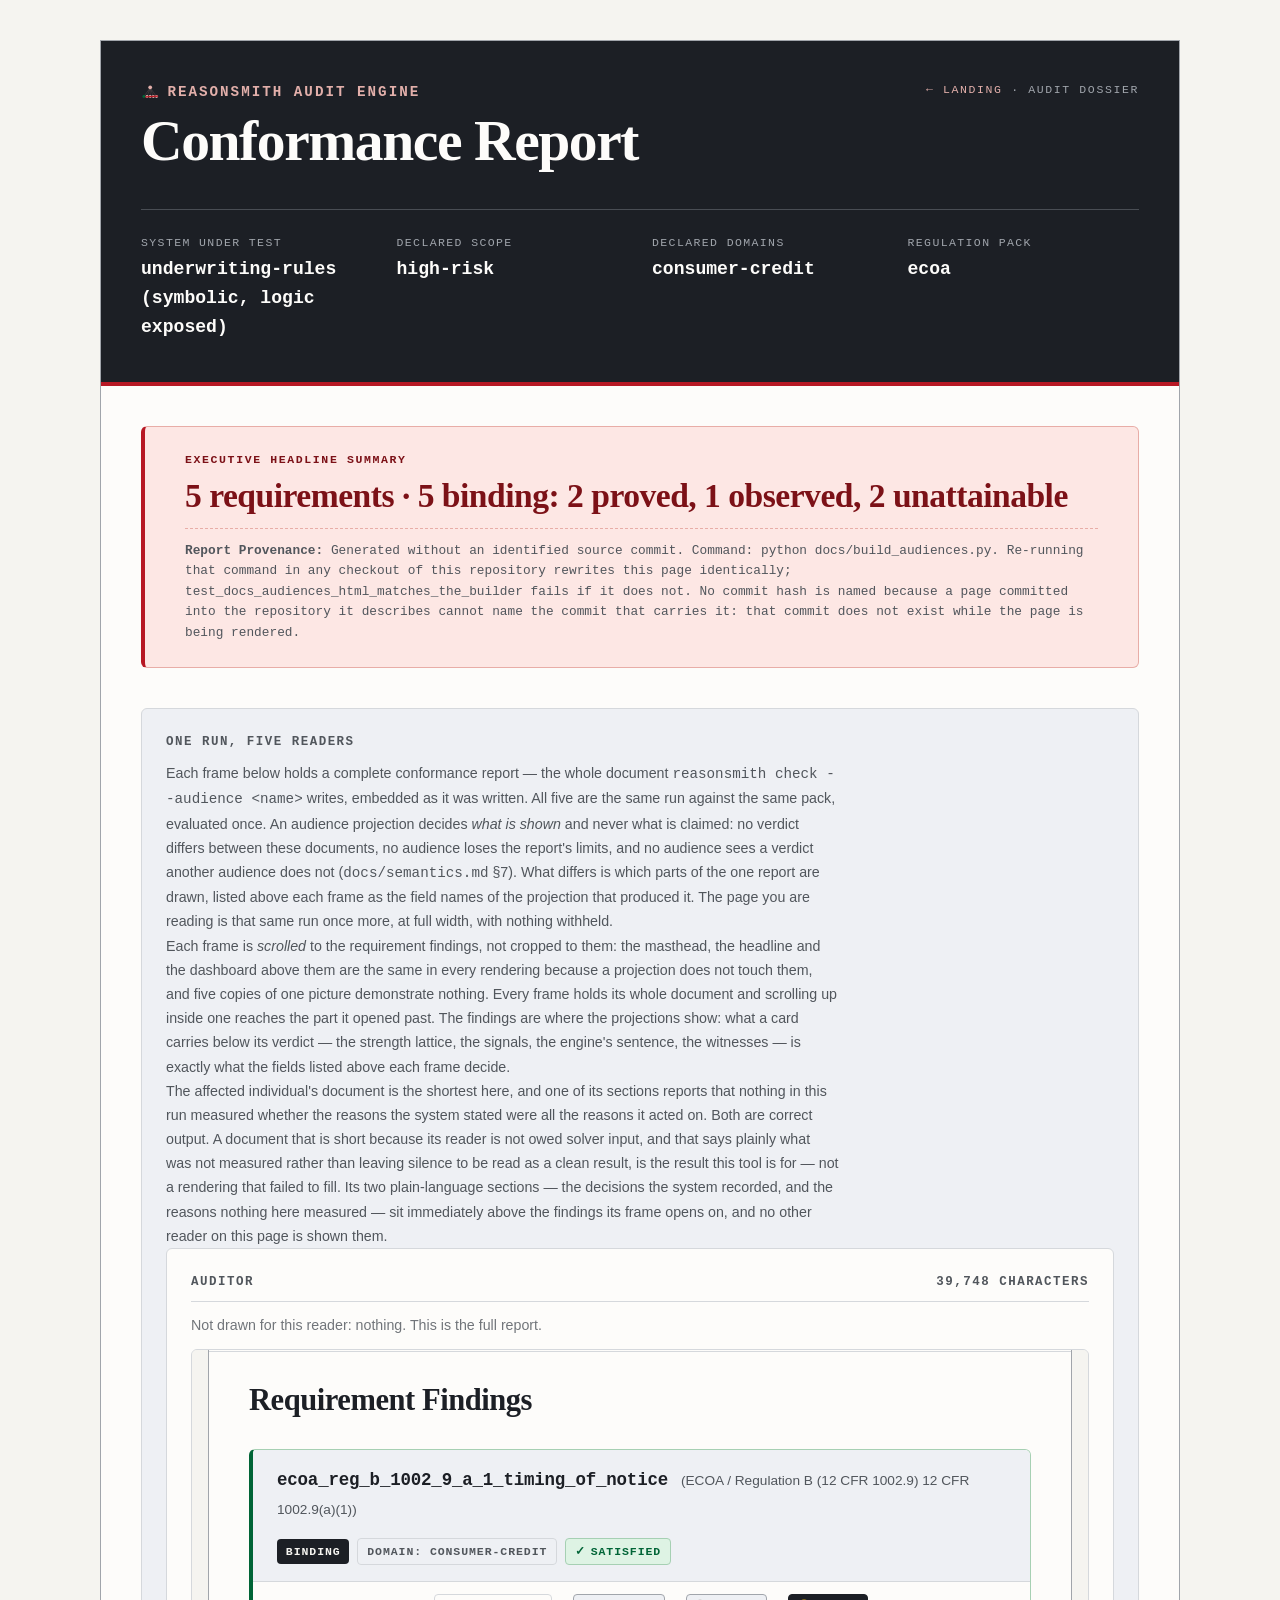
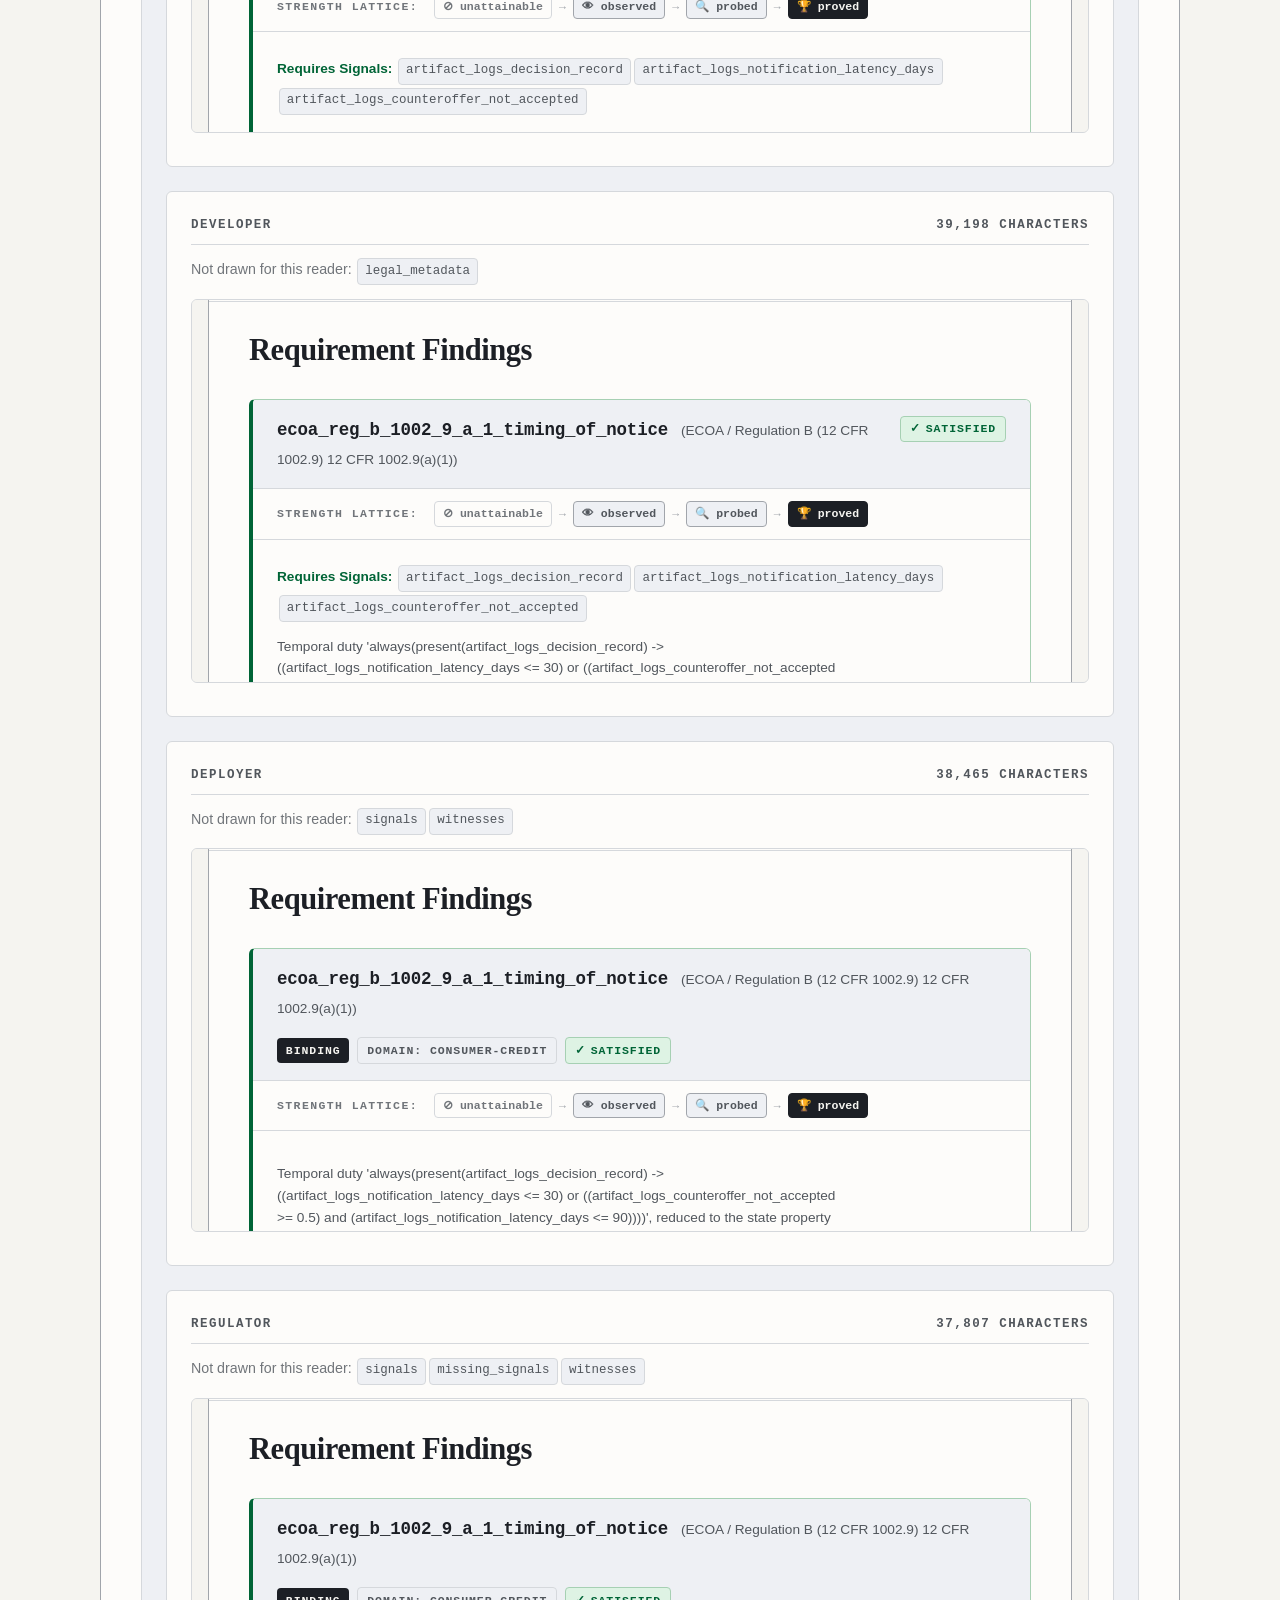
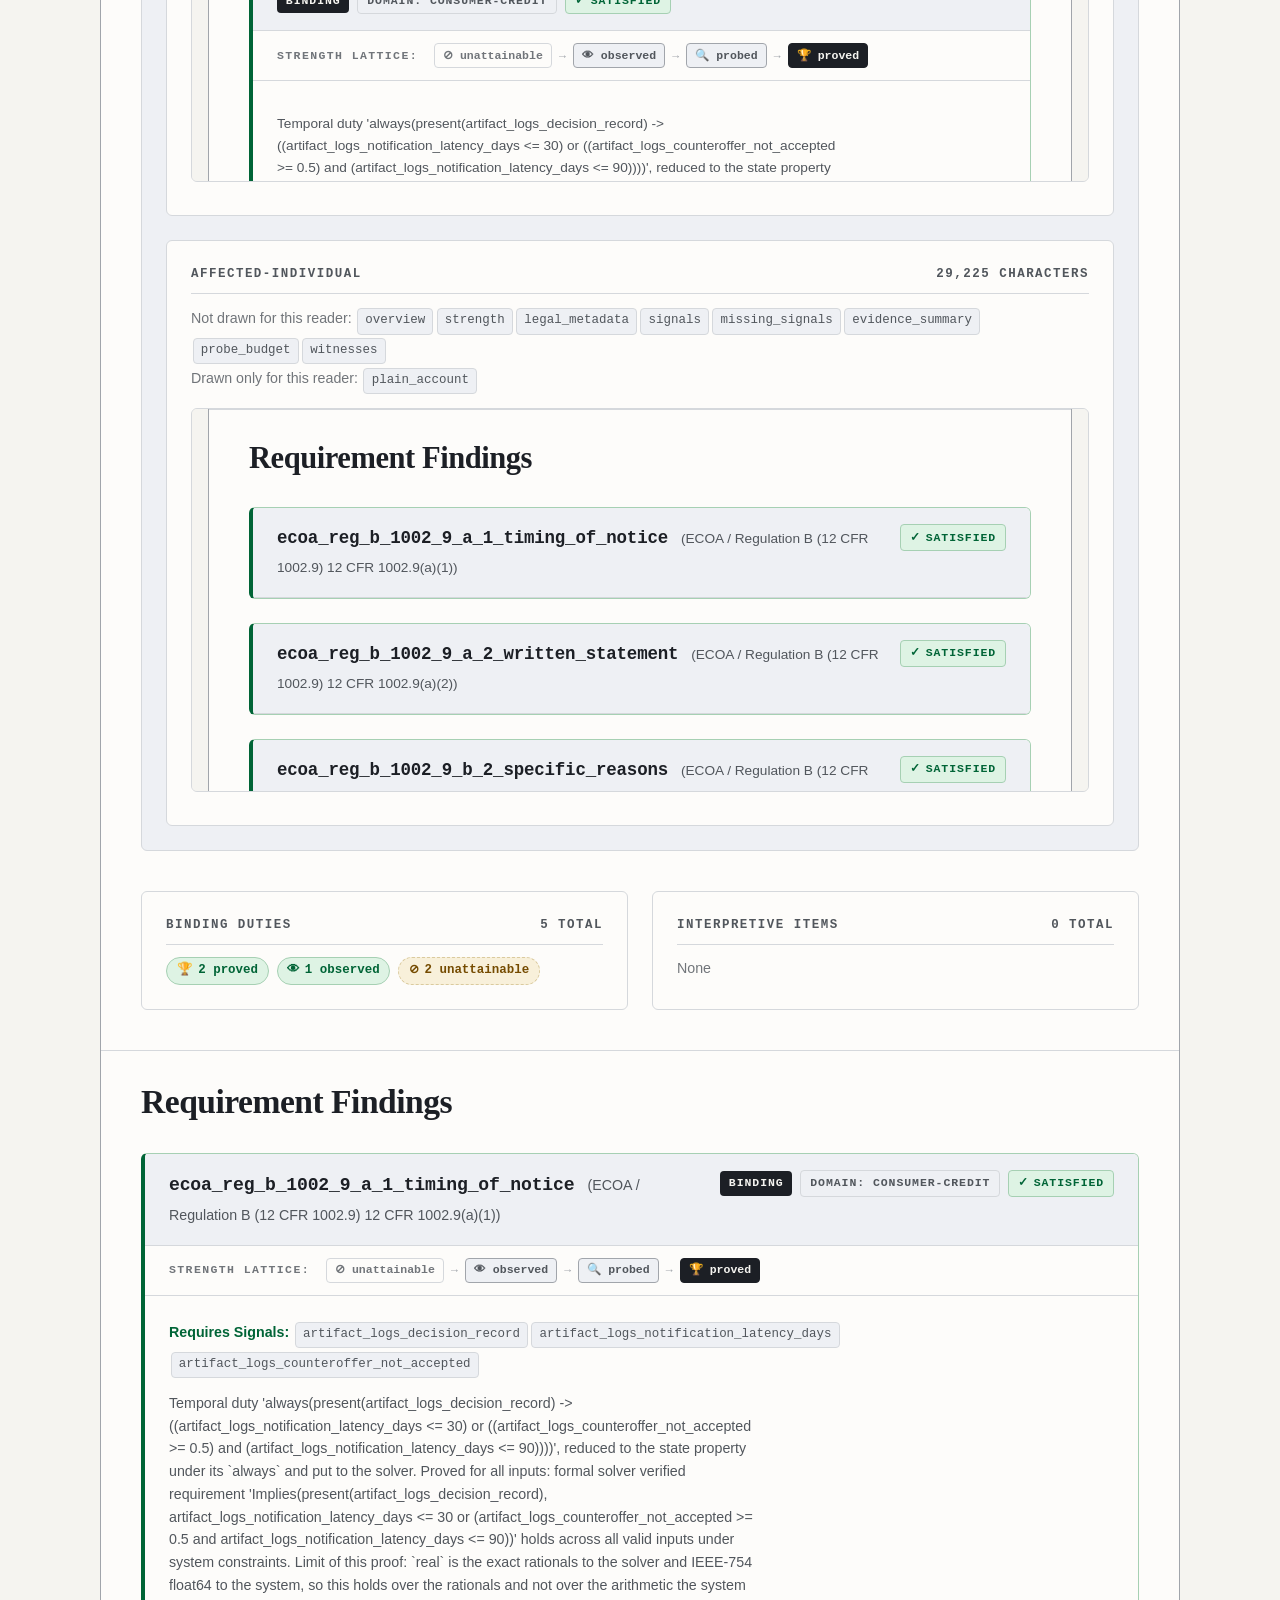
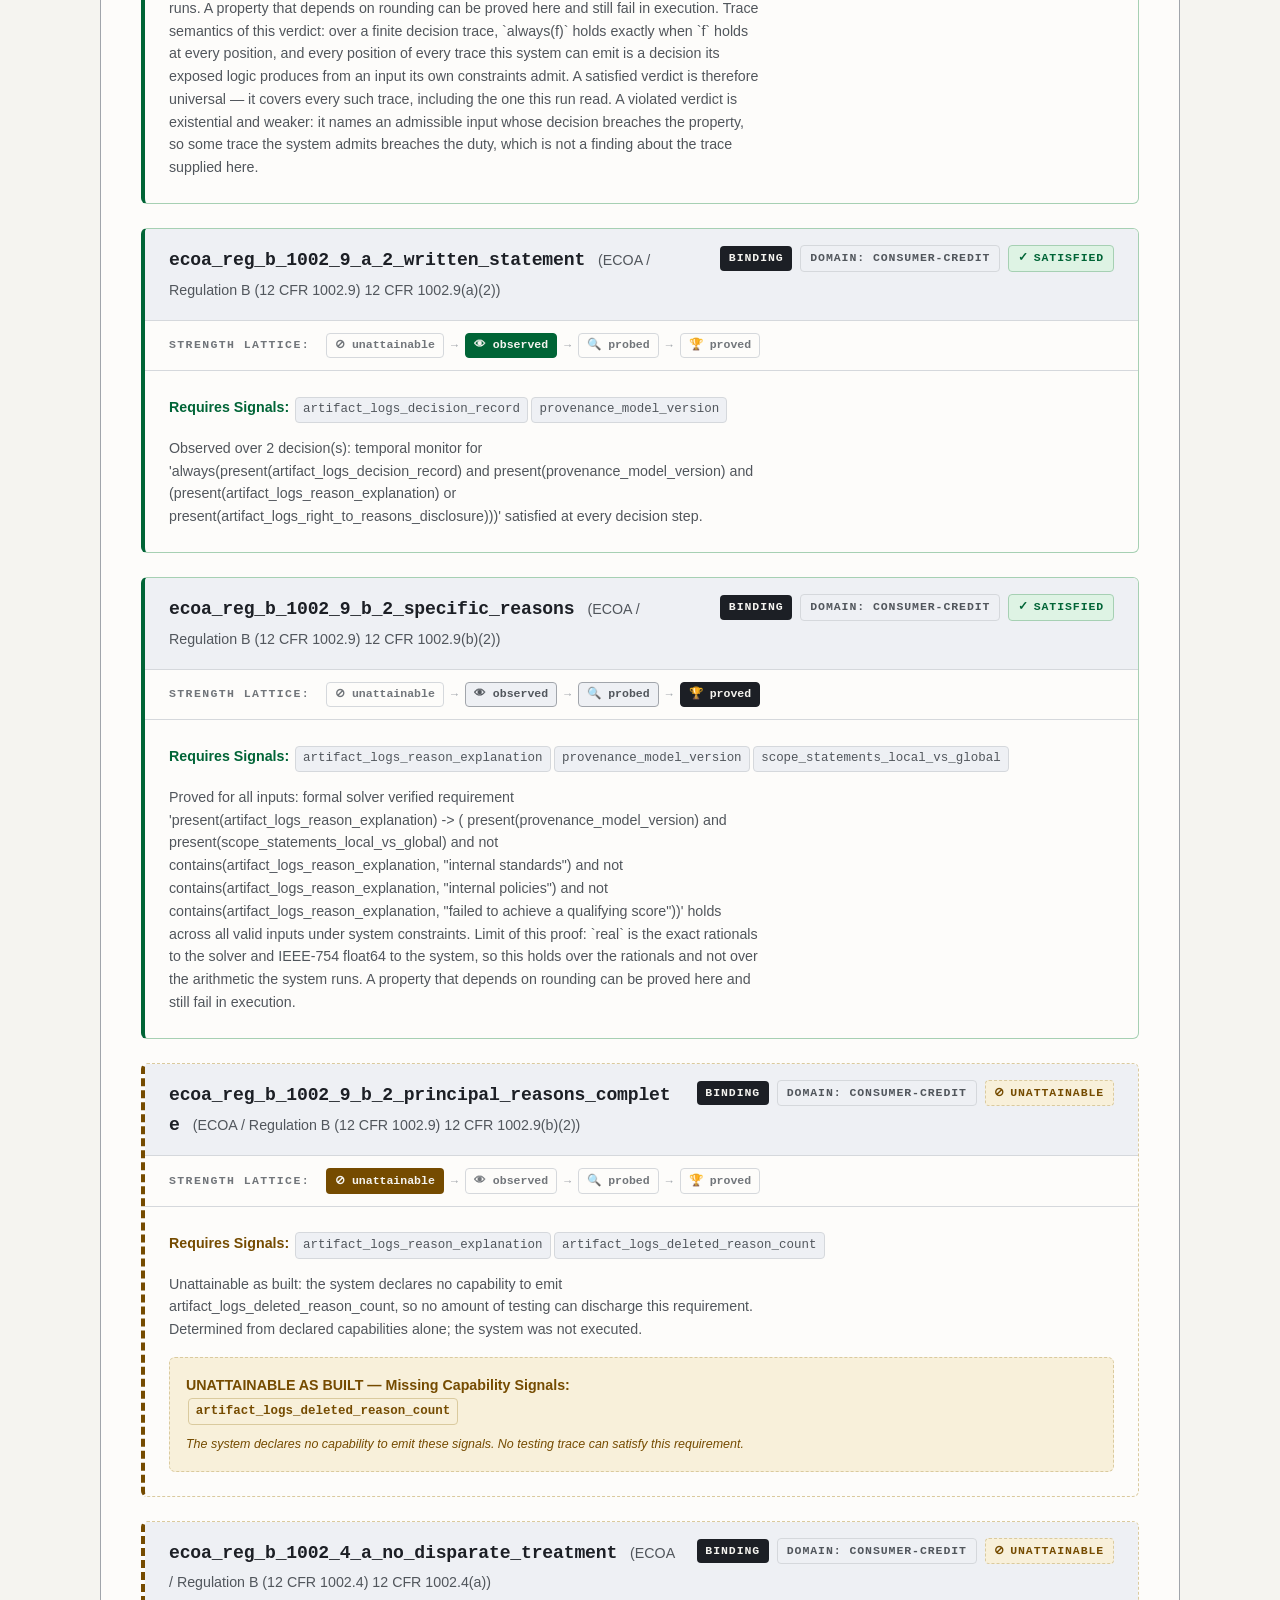
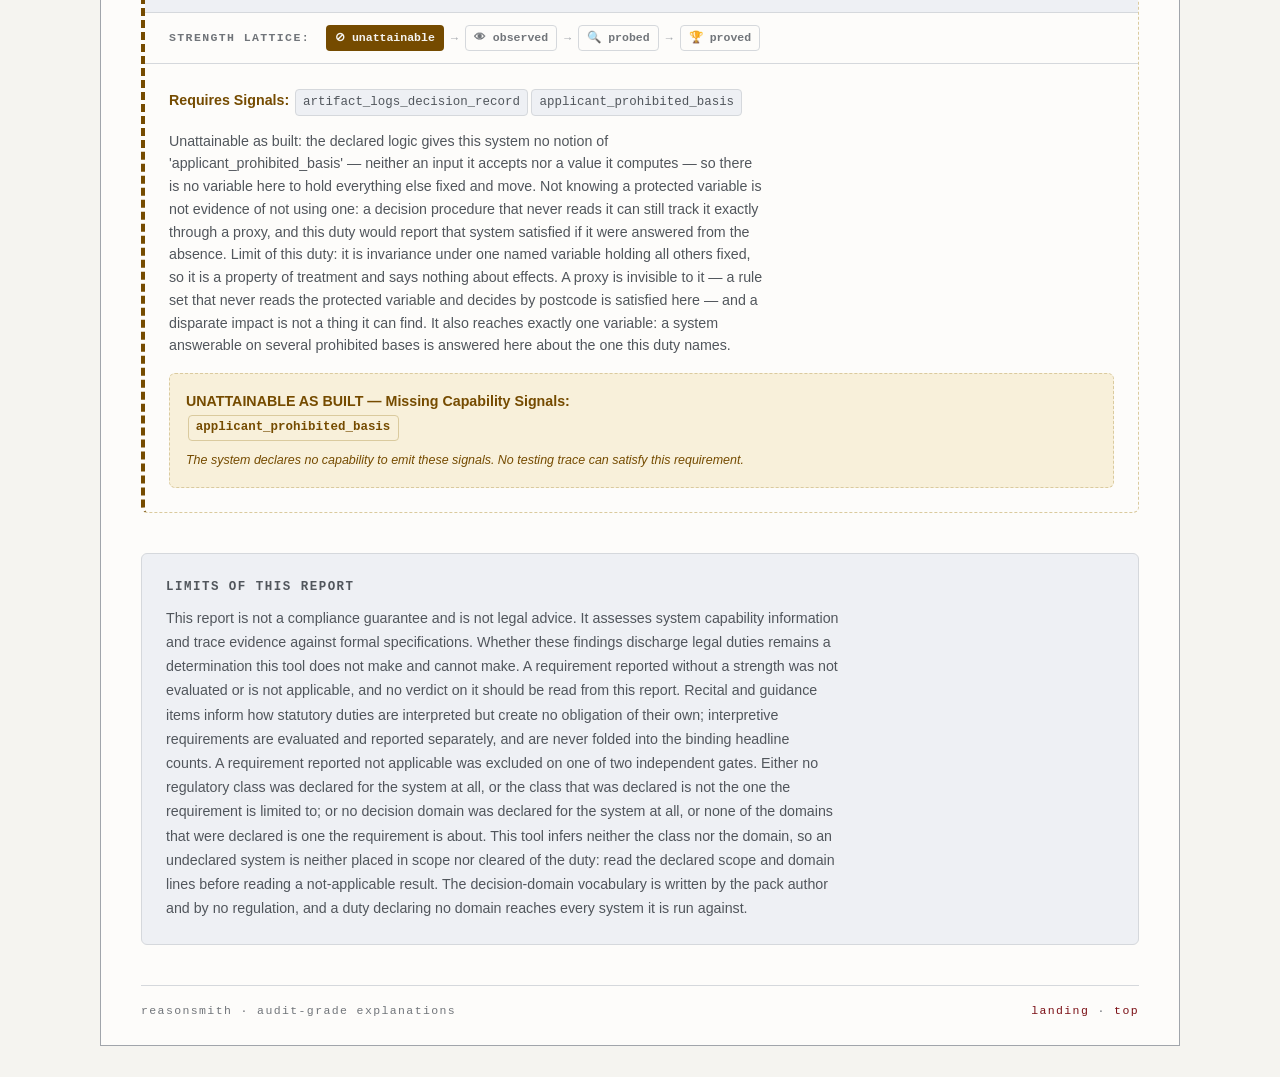
==== audiences.html @ 73128791 "chore: sync generated pages from eduardstan/reasonsmith@main" ====
<!DOCTYPE html>
<html lang="en">
<head>
  <meta charset="UTF-8">
  <meta name="viewport" content="width=device-width, initial-scale=1.0">
  <title>Reasonsmith Conformance Report - underwriting-rules (symbolic, logic exposed)</title>
  <style>
    :root {
      --font-sans: -apple-system, BlinkMacSystemFont, "Segoe UI", Roboto, sans-serif;
      --font-mono: ui-monospace, SFMono-Regular, Menlo, Monaco, Consolas, monospace;
      /* ponytail: a system serif, not Newsreader as on the landing page — the report
         stays self-contained (one inlined woff2 would cost ~130KB for every CLI report).
         Upgrade path: subset Newsreader + data URI if the identity demands it. */
      --font-serif: Georgia, "Times New Roman", serif;

      /* Dossier palette: tinted neutrals in oklch, one accent (deletion red), color by role.
         Every colour is a token here so the dark block below is a second set of values,
         not a second stylesheet. Two rules keep both schemes legible:
         solid chips pair var(--ink)/var(--ok)/var(--warn) with var(--paper), which inverts
         with the scheme; and the report header keeps its own --band/--band-ink pair,
         because it is a dark band in both schemes rather than an inversion of the page. */
      --paper: oklch(96.6% 0.005 95);
      --surface: oklch(99.2% 0.003 95);
      --ink: oklch(24% 0.012 260);
      --ink-muted: oklch(45% 0.012 260);
      --ink-faint: oklch(56% 0.01 260);
      --line: oklch(88% 0.007 260);
      --line-strong: oklch(72% 0.01 260);
      --neutral-soft: oklch(95.5% 0.005 260);
      --band: oklch(24% 0.012 260);
      --band-ink: oklch(99.2% 0.003 95);
      --band-faint: oklch(72% 0.012 260);
      --band-line: oklch(42% 0.012 260);
      --band-accent: oklch(80% 0.06 25);

      --accent: oklch(50% 0.19 25);
      --accent-deep: oklch(38% 0.14 25);
      --accent-soft: oklch(94.5% 0.025 25);
      --accent-line: oklch(80% 0.07 25);

      --ok: oklch(44% 0.11 155);
      --ok-soft: oklch(94.5% 0.03 155);
      --ok-line: oklch(82% 0.06 155);

      --warn: oklch(45% 0.1 75);
      --warn-soft: oklch(95.5% 0.03 90);
      --warn-line: oklch(84% 0.06 90);

      /* Fluid type, ratio 1.25 */
      --step--1: clamp(0.80rem, 0.77rem + 0.15vw, 0.90rem);
      --step-0: clamp(1.00rem, 0.95rem + 0.25vw, 1.13rem);
      --step-1: clamp(1.25rem, 1.15rem + 0.5vw, 1.55rem);
      --step-2: clamp(1.55rem, 1.35rem + 1vw, 2.10rem);
      --display: clamp(2.2rem, 1.5rem + 3.4vw, 3.6rem);

      --space-2xs: 0.5rem;
      --space-xs: 0.75rem;
      --space-s: 1rem;
      --space-m: 1.5rem;
      --space-l: 2.5rem;

      --dur-fast: 0.18s;
      --dur-base: 0.4s;
      --ease-out: cubic-bezier(0.22, 1, 0.36, 1);
      --ease-snap: cubic-bezier(0.16, 1, 0.3, 1);

      --radius: 6px;
    }

    /* Dark scheme. Scoped to `screen` on purpose: the @media print block below assumes the
       light tokens, so a dark OS setting must not follow the page onto paper. */
    @media screen and (prefers-color-scheme: dark) {
      :root {
        --paper: oklch(18% 0.008 260);
        --surface: oklch(22.5% 0.009 260);
        --ink: oklch(93% 0.006 95);
        --ink-muted: oklch(76% 0.008 260);
        --ink-faint: oklch(64% 0.008 260);
        --line: oklch(32% 0.01 260);
        --line-strong: oklch(45% 0.012 260);
        --neutral-soft: oklch(27% 0.009 260);
        --band: oklch(13.5% 0.01 260);
        --band-ink: oklch(95% 0.004 95);
        --band-faint: oklch(70% 0.012 260);
        --band-line: oklch(34% 0.012 260);
        --band-accent: oklch(78% 0.08 25);

        /* Violated red and satisfied green must stay far apart on a dark ground:
           the foreground pair is 72% L red against 78% L green, and each sits on its
           own tinted soft ground rather than on the shared page background. */
        --accent: oklch(66% 0.19 25);
        --accent-deep: oklch(78% 0.13 25);
        --accent-soft: oklch(27% 0.055 25);
        --accent-line: oklch(45% 0.11 25);

        --ok: oklch(78% 0.14 155);
        --ok-soft: oklch(26% 0.045 155);
        --ok-line: oklch(44% 0.08 155);

        --warn: oklch(80% 0.12 80);
        --warn-soft: oklch(27% 0.04 85);
        --warn-line: oklch(46% 0.07 85);
      }
    }

    * { box-sizing: border-box; margin: 0; padding: 0; }
    body {
      font-family: var(--font-sans);
      background-color: var(--paper);
      color: var(--ink);
      line-height: 1.6;
      font-size: var(--step-0);
      padding: var(--space-l) var(--space-s);
    }

    .skip-link {
      position: absolute;
      left: -9999px;
      top: 0;
      z-index: 10;
      background: var(--ink);
      color: var(--paper);
      font-family: var(--font-mono);
      font-size: var(--step--1);
      padding: var(--space-2xs) var(--space-s);
    }
    .skip-link:focus { left: var(--space-s); top: var(--space-s); }

    :focus-visible { outline: 2px solid var(--accent); outline-offset: 2px; }

    .container {
      max-width: 1080px;
      margin: 0 auto;
      background: var(--surface);
      border: 1px solid var(--line-strong);
      overflow: hidden;
    }

    .report-header {
      background: var(--band);
      color: var(--band-ink);
      padding: var(--space-l);
      border-bottom: 4px solid var(--accent);
    }
    .header-top {
      display: flex;
      justify-content: space-between;
      align-items: flex-start;
      gap: var(--space-s);
    }
    .header-corner {
      font-family: var(--font-mono);
      font-size: 0.72rem;
      letter-spacing: 0.14em;
      text-transform: uppercase;
      color: var(--band-faint);
      white-space: nowrap;
    }
    .header-corner a { color: var(--band-accent); text-decoration: none; }
    .header-corner a:hover { text-decoration: underline; }
    .dossier-foot {
      margin: 0 var(--space-l) var(--space-m);
      padding-top: var(--space-s);
      border-top: 1px solid var(--line);
      font-family: var(--font-mono);
      font-size: 0.72rem;
      letter-spacing: 0.12em;
      color: var(--ink-faint);
      display: flex;
      justify-content: space-between;
      gap: var(--space-s);
      flex-wrap: wrap;
    }
    .dossier-foot a { color: var(--accent-deep); text-decoration: none; }
    .dossier-foot a:hover { text-decoration: underline; }
    .brand-title {
      display: flex;
      align-items: center;
      gap: var(--space-2xs);
      font-family: var(--font-mono);
      font-size: var(--step--1);
      font-weight: 600;
      letter-spacing: 0.14em;
      text-transform: uppercase;
      color: var(--band-accent);
      margin-bottom: var(--space-2xs);
    }
    .brand-title svg { width: 1.15rem; height: 1.15rem; }
    .brand-title .mark-live { fill: var(--ok); }
    .brand-title .mark-strike { fill: var(--accent); }
    .main-title {
      font-family: var(--font-serif);
      font-size: var(--display);
      font-weight: 600;
      line-height: 1.0;
      letter-spacing: -0.025em;
      text-wrap: balance;
    }
    .meta-grid {
      display: grid;
      grid-template-columns: repeat(auto-fit, minmax(200px, 1fr));
      gap: var(--space-m);
      margin-top: var(--space-l);
      padding-top: var(--space-m);
      border-top: 1px solid var(--band-line);
    }
    .meta-item { display: flex; flex-direction: column; gap: 0.15rem; }
    .meta-label {
      font-family: var(--font-mono);
      font-size: 0.72rem;
      text-transform: uppercase;
      letter-spacing: 0.12em;
      color: var(--band-faint);
    }
    .meta-value {
      font-size: var(--step-0);
      font-weight: 600;
      color: var(--band-ink);
      font-family: var(--font-mono);
      font-variant-numeric: tabular-nums;
    }

    .headline-banner {
      background: var(--accent-soft);
      border: 1px solid var(--accent-line);
      border-left: 4px solid var(--accent);
      padding: var(--space-m) var(--space-l);
      margin: var(--space-l);
      border-radius: var(--radius);
    }
    .headline-title {
      font-family: var(--font-mono);
      font-size: 0.72rem;
      font-weight: 700;
      text-transform: uppercase;
      letter-spacing: 0.14em;
      color: var(--accent-deep);
      margin-bottom: var(--space-2xs);
    }
    .notice-banner {
      background: var(--warn-soft);
      border-color: var(--warn-line);
      border-left-color: var(--warn);
    }
    .notice-banner .headline-title { color: var(--warn); }
    .notice-text {
      font-family: var(--font-serif);
      font-size: var(--step-0);
      font-weight: 600;
      line-height: 1.45;
      color: var(--warn);
      max-width: 70ch;
      text-wrap: pretty;
    }
    .headline-text {
      font-family: var(--font-serif);
      font-size: var(--step-2);
      font-weight: 600;
      line-height: 1.15;
      letter-spacing: -0.015em;
      color: var(--accent-deep);
      max-width: 65ch;
      text-wrap: pretty;
    }
    .provenance-bar {
      font-size: 0.8rem;
      color: var(--ink-muted);
      margin-top: var(--space-xs);
      padding-top: var(--space-xs);
      border-top: 1px dashed var(--accent-line);
      font-family: var(--font-mono);
      font-variant-numeric: tabular-nums;
    }

    .dashboard-section {
      padding: 0 var(--space-l) var(--space-l) var(--space-l);
    }
    .split-grid {
      display: grid;
      grid-template-columns: 1fr 1fr;
      gap: var(--space-m);
    }
    @media (max-width: 768px) {
      .split-grid { grid-template-columns: 1fr; }
    }
    .split-card {
      border: 1px solid var(--line);
      border-radius: var(--radius);
      padding: var(--space-m);
      background: var(--surface);
    }
    .split-card-header {
      font-family: var(--font-mono);
      font-size: 0.78rem;
      font-weight: 700;
      text-transform: uppercase;
      letter-spacing: 0.12em;
      margin-bottom: var(--space-xs);
      padding-bottom: var(--space-2xs);
      border-bottom: 1px solid var(--line);
      display: flex;
      justify-content: space-between;
      color: var(--ink-muted);
      font-variant-numeric: tabular-nums;
    }
    .pill-group {
      display: flex;
      flex-wrap: wrap;
      gap: var(--space-2xs);
    }
    .stat-pill {
      font-family: var(--font-mono);
      font-size: 0.78rem;
      font-weight: 600;
      padding: 0.2rem 0.6rem;
      border-radius: 9999px;
      display: inline-flex;
      align-items: center;
      gap: 0.35rem;
      font-variant-numeric: tabular-nums;
    }
    .text-muted { color: var(--ink-faint); font-size: var(--step--1); }

    .section-title {
      font-family: var(--font-serif);
      font-size: var(--step-2);
      font-weight: 600;
      letter-spacing: -0.015em;
      padding: var(--space-m) var(--space-l) var(--space-xs);
      border-top: 1px solid var(--line);
      color: var(--ink);
      text-wrap: balance;
    }
    .req-list {
      padding: var(--space-xs) var(--space-l) var(--space-l);
      display: flex;
      flex-direction: column;
      gap: var(--space-m);
    }

    .req-card {
      border: 1px solid var(--line);
      border-radius: var(--radius);
      background: var(--surface);
      overflow: hidden;
    }
    .req-card.verdict-violated {
      border: 1px solid var(--accent-line);
      border-left: 4px solid var(--accent);
      background: var(--surface);
    }
    .req-card.verdict-unattainable {
      border: 1px dashed var(--warn-line);
      border-left: 4px dashed var(--warn);
      background: var(--surface);
    }
    .req-card.verdict-satisfied {
      border-left: 4px solid var(--ok);
      background: var(--surface);
    }

    .req-card-header {
      padding: var(--space-s) var(--space-m);
      background: var(--neutral-soft);
      border-bottom: 1px solid var(--line);
      display: flex;
      justify-content: space-between;
      align-items: flex-start;
      gap: var(--space-s);
      flex-wrap: wrap;
    }
    /* `flex: 1 1 20rem` and not `flex: 1; min-width: 16rem`. With a zero basis and a floor
       narrower than a requirement identifier, this item was handed less width than its own
       content between roughly 768px and 1000px — wide enough for the desktop row, too narrow
       for a long identifier beside three badges — and the identifier overflowed *under* the
       badges instead of the badges wrapping. The basis is the width below which the row is
       not worth keeping, so the badge group drops to its own line before anything collides.
       `overflow-wrap` on the identifier is the backstop: an identifier is one unbreakable
       token, so at a real phone width no reflow can help and it must be allowed to break. */
    .req-title-group { flex: 1 1 26rem; min-width: 0; }
    .req-id {
      font-size: var(--step-0);
      font-weight: 700;
      font-family: var(--font-mono);
      color: var(--ink);
      letter-spacing: -0.01em;
      overflow-wrap: anywhere;
    }
    .req-clause {
      font-size: var(--step--1);
      color: var(--ink-muted);
      margin-left: var(--space-2xs);
    }
    .badge-group {
      display: flex;
      align-items: center;
      gap: var(--space-2xs);
      flex-wrap: wrap;
    }

    .badge {
      font-family: var(--font-mono);
      font-size: 0.72rem;
      font-weight: 700;
      padding: 0.2rem 0.55rem;
      border-radius: 4px;
      text-transform: uppercase;
      letter-spacing: 0.08em;
      display: inline-flex;
      align-items: center;
      gap: 0.3rem;
      white-space: nowrap;
    }
    .badge-binding { background: var(--ink); color: var(--paper); }
    .badge-interpretive {
      background: var(--surface); color: var(--ink-muted); border: 1px solid var(--line-strong);
    }
    .badge-scope {
      background: var(--neutral-soft); color: var(--ink-muted); border: 1px solid var(--line);
    }

    .verdict-satisfied {
      background: var(--ok-soft);
      color: var(--ok);
      border: 1px solid var(--ok-line);
    }
    .verdict-violated {
      background: var(--accent-soft);
      color: var(--accent-deep);
      border: 1px solid var(--accent-line);
    }
    .verdict-unattainable {
      background: var(--warn-soft);
      color: var(--warn);
      border: 1px dashed var(--warn-line);
    }
    .verdict-inconclusive {
      background: var(--neutral-soft);
      color: var(--ink-muted);
      border: 1px solid var(--line);
    }
    .verdict-not-applicable {
      background: var(--surface);
      color: var(--ink-faint);
      border: 1px solid var(--line);
    }

    .lattice-container {
      padding: var(--space-xs) var(--space-m);
      background: var(--surface);
      border-bottom: 1px solid var(--line);
      display: flex;
      align-items: center;
      gap: var(--space-s);
      flex-wrap: wrap;
    }
    .lattice-label {
      font-family: var(--font-mono);
      font-size: 0.72rem;
      font-weight: 700;
      text-transform: uppercase;
      letter-spacing: 0.12em;
      color: var(--ink-faint);
      white-space: nowrap;
    }
    .lattice-track {
      display: flex;
      align-items: center;
      gap: 0.3rem;
      flex-wrap: wrap;
    }
    .lattice-step {
      font-family: var(--font-mono);
      font-size: 0.72rem;
      font-weight: 600;
      padding: 0.15rem 0.5rem;
      border-radius: 4px;
      color: var(--ink-faint);
      background: var(--surface);
      border: 1px solid var(--line);
      font-variant-numeric: tabular-nums;
    }
    .lattice-step.active-proved {
      background: var(--ink); color: var(--paper); border-color: var(--ink); font-weight: 700;
    }
    .lattice-step.active-probed {
      background: var(--ok); color: var(--paper); border-color: var(--ok); font-weight: 700;
    }
    .lattice-step.active-observed {
      background: var(--ok); color: var(--paper); border-color: var(--ok); font-weight: 700;
    }
    .lattice-step.active-unattainable {
      background: var(--warn); color: var(--paper); border-color: var(--warn);
      font-weight: 700; border-style: dashed;
    }
    .lattice-step.passed {
      background: var(--neutral-soft); color: var(--ink-muted); border-color: var(--line-strong);
    }
    .lattice-arrow { color: var(--line-strong); font-size: 0.72rem; }

    .req-card-body { padding: var(--space-m); }
    .signal-list { margin-bottom: var(--space-xs); font-size: var(--step--1); }
    .signal-tag {
      font-family: var(--font-mono);
      background: var(--neutral-soft);
      color: var(--ink-muted);
      padding: 0.15rem 0.45rem;
      border-radius: 4px;
      border: 1px solid var(--line);
      font-size: 0.78rem;
      display: inline-block;
      margin: 0.1rem;
    }
    .signal-tag.missing {
      background: var(--warn-soft); color: var(--warn); border-color: var(--warn-line);
      font-weight: 600;
    }
    .signal-tag.absent {
      background: var(--accent-soft); color: var(--accent-deep); border-color: var(--accent-line);
      font-weight: 600;
    }

    .evidence-summary {
      font-size: var(--step--1);
      color: var(--ink-muted);
      margin-top: var(--space-2xs);
      line-height: 1.6;
      max-width: 75ch;
      text-wrap: pretty;
    }
    .callout-box {
      margin-top: var(--space-s);
      padding: var(--space-s);
      border-radius: var(--radius);
      font-size: var(--step--1);
    }
    .callout-unattainable {
      background: var(--warn-soft); border: 1px dashed var(--warn-line); color: var(--warn);
    }
    .callout-violated {
      background: var(--accent-soft); border: 1px solid var(--accent-line);
      color: var(--accent-deep);
    }
    .callout-probe {
      background: var(--neutral-soft); border: 1px solid var(--line-strong); color: var(--ink);
    }
    .callout-note { font-size: 0.78rem; margin-top: var(--space-2xs); font-style: italic; }

    .witness-table {
      width: 100%;
      border-collapse: collapse;
      margin-top: var(--space-xs);
      font-size: 0.78rem;
      font-family: var(--font-mono);
      font-variant-numeric: tabular-nums;
    }
    .witness-table th, .witness-table td {
      border: 1px solid var(--accent-line);
      padding: 0.4rem 0.6rem;
      text-align: left;
      vertical-align: top;
    }
    .witness-table th {
      background: var(--surface);
      color: var(--accent-deep);
      font-weight: 700;
      text-transform: uppercase;
      letter-spacing: 0.08em;
      font-size: 0.72rem;
    }
    .witness-table tr:nth-child(even) { background: var(--surface); }

    .limits-card {
      margin: var(--space-l);
      margin-top: 0;
      padding: var(--space-m);
      background: var(--neutral-soft);
      border: 1px solid var(--line);
      border-radius: var(--radius);
    }
    .limits-header {
      font-family: var(--font-mono);
      font-size: 0.78rem;
      font-weight: 700;
      text-transform: uppercase;
      letter-spacing: 0.12em;
      color: var(--ink-muted);
      margin-bottom: var(--space-2xs);
    }
    .limits-text {
      font-size: var(--step--1);
      color: var(--ink-muted);
      line-height: 1.7;
      max-width: 85ch;
      text-wrap: pretty;
    }

    .reveal { opacity: 0; transform: translateY(16px); }
    .reveal.in {
      opacity: 1;
      transform: none;
      transition: opacity var(--dur-base) var(--ease-out),
        transform var(--dur-base) var(--ease-out);
    }
    @media (prefers-reduced-motion: reduce) {
      .reveal { opacity: 1; transform: none; }
    }

    @media print {
      body { background: #ffffff; padding: 0; }
      .container { border: none; max-width: 100%; }
      .reveal { opacity: 1 !important; transform: none !important; }
      .report-header {
        background: oklch(24% 0.012 260) !important;
        -webkit-print-color-adjust: exact;
        print-color-adjust: exact;
      }
      .req-card { break-inside: avoid; border: 1px solid oklch(30% 0.012 260) !important; }
      .req-card.verdict-violated { border-left: 4px solid oklch(50% 0.19 25) !important; }
      .req-card.verdict-unattainable { border-left: 4px dashed oklch(45% 0.1 75) !important; }
      .witness-table th, .witness-table td { border-color: oklch(50% 0.07 25) !important; }
    }
  </style>
</head>
<body>
  <a class="skip-link" href="#findings">Skip to requirement findings</a>
  <div class="container" id="top">
    <header class="report-header">
      <div class="header-top">
        <div>
          <div class="brand-title">
            <svg viewBox="0 0 64 64" aria-hidden="true">
              <g stroke="currentColor" stroke-opacity="0.35" stroke-width="1.5">
                <line x1="10" y1="47" x2="32" y2="17"/><line x1="21" y1="47" x2="32" y2="17"/>
                <line x1="32" y1="47" x2="32" y2="17"/><line x1="43" y1="47" x2="32" y2="17"/>
                <line x1="54" y1="47" x2="32" y2="17"/>
              </g>
              <circle cx="32" cy="15" r="6.5" fill="currentColor"/>
              <circle cx="10" cy="47" r="5" class="mark-live"/>
              <circle cx="21" cy="47" r="5" fill="currentColor"/>
              <circle cx="32" cy="47" r="5" fill="currentColor"/>
              <circle cx="43" cy="47" r="5" fill="currentColor"/>
              <circle cx="54" cy="47" r="5" fill="currentColor"/>
              <rect x="15" y="44.8" width="45" height="4.4" rx="1.2" class="mark-strike"
                transform="rotate(-3 37.5 47)"/>
            </svg>
            reasonsmith audit engine
          </div>
          <h1 class="main-title">Conformance Report</h1>
        </div>
        <span class="header-corner">
          <a href="index.html">&larr; landing</a> &middot; audit dossier
        </span>
      </div>
      <div class="meta-grid">
        <div class="meta-item">
          <span class="meta-label">System under test</span>
          <span class="meta-value">underwriting-rules (symbolic, logic exposed)</span>
        </div>
        <div class="meta-item">
          <span class="meta-label">Declared Scope</span>
          <span class="meta-value">high-risk</span>
        </div>
        <div class="meta-item">
          <span class="meta-label">Declared Domains</span>
          <span class="meta-value">consumer-credit</span>
        </div>
        <div class="meta-item">
          <span class="meta-label">Regulation Pack</span>
          <span class="meta-value">ecoa</span>
        </div>
      </div>
    </header>

    <div class="headline-banner">
      <div class="headline-title">Executive Headline Summary</div>
      <div class="headline-text">5 requirements · 5 binding: 2 proved, 1 observed, 2 unattainable</div>
      <div class="provenance-bar"><strong>Report Provenance:</strong> Generated without an identified source commit. Command: <code>python docs/build_audiences.py</code>. Re-running that command in any checkout of this repository rewrites this page identically; test_docs_audiences_html_matches_the_builder fails if it does not. No commit hash is named because a page committed into the repository it describes cannot name the commit that carries it: that commit does not exist while the page is being rendered.</div>
    </div>

    

    
    <section class="limits-card">
      <h3 class="limits-header">One run, five readers</h3>
      <p class="limits-text">Each frame below holds a complete conformance report — the whole
      document <code>reasonsmith check --audience &lt;name&gt;</code> writes, embedded as it was
      written. All five are the same run against the same pack, evaluated once. An audience
      projection decides <em>what is shown</em> and never what is claimed: no verdict differs
      between these documents, no audience loses the report's limits, and no audience sees a
      verdict another audience does not (<code>docs/semantics.md</code> §7). What differs is
      which parts of the one report are drawn, listed above each frame as the field names of
      the projection that produced it. The page you are reading is that same run once more, at
      full width, with nothing withheld.</p>
      <p class="limits-text">Each frame is <em>scrolled</em> to the requirement findings, not
      cropped to them: the masthead, the headline and the dashboard above them are the same in
      every rendering because a projection does not touch them, and five copies of one picture
      demonstrate nothing. Every frame holds its whole document and scrolling up inside one
      reaches the part it opened past. The findings are where the projections show: what a card
      carries below its verdict — the strength lattice, the signals, the engine's sentence, the
      witnesses — is exactly what the fields listed above each frame decide.</p>
      <p class="limits-text">The affected individual's document is the shortest here, and one of
      its sections reports that nothing in this run measured whether the reasons the system
      stated were all the reasons it acted on. Both are correct output. A document that is short
      because its reader is not owed solver input, and that says plainly what was not measured
      rather than leaving silence to be read as a clean result, is the result this tool is for —
      not a rendering that failed to fill. Its two plain-language sections — the decisions the
      system recorded, and the reasons nothing here measured — sit immediately above the findings
      its frame opens on, and no other reader on this page is shown them.</p>
      <div class="split-grid" style="grid-template-columns: 1fr;">
        <div class="split-card">
          <div class="split-card-header">
            <span>auditor</span>
            <span>39,748 characters</span>
          </div>
          <p class="text-muted">Not drawn for this reader: nothing. This is the full report.</p>
          <iframe title="The auditor rendering of this run" onload="var w=this.contentWindow,e=w.document.getElementById(&#x27;findings&#x27;);if(e)w.scrollTo(0,e.getBoundingClientRect().top+w.scrollY)" loading="lazy" style="width: 100%; height: 24rem; margin-top: var(--space-xs); border: 1px solid var(--line); border-radius: var(--radius); background: var(--paper);" srcdoc="&lt;!DOCTYPE html&gt;
&lt;html lang=&quot;en&quot;&gt;
&lt;head&gt;
  &lt;meta charset=&quot;UTF-8&quot;&gt;
  &lt;meta name=&quot;viewport&quot; content=&quot;width=device-width, initial-scale=1.0&quot;&gt;
  &lt;title&gt;Reasonsmith Conformance Report - underwriting-rules (symbolic, logic exposed)&lt;/title&gt;
  &lt;style&gt;
    :root {
      --font-sans: -apple-system, BlinkMacSystemFont, &quot;Segoe UI&quot;, Roboto, sans-serif;
      --font-mono: ui-monospace, SFMono-Regular, Menlo, Monaco, Consolas, monospace;
      /* ponytail: a system serif, not Newsreader as on the landing page — the report
         stays self-contained (one inlined woff2 would cost ~130KB for every CLI report).
         Upgrade path: subset Newsreader + data URI if the identity demands it. */
      --font-serif: Georgia, &quot;Times New Roman&quot;, serif;

      /* Dossier palette: tinted neutrals in oklch, one accent (deletion red), color by role.
         Every colour is a token here so the dark block below is a second set of values,
         not a second stylesheet. Two rules keep both schemes legible:
         solid chips pair var(--ink)/var(--ok)/var(--warn) with var(--paper), which inverts
         with the scheme; and the report header keeps its own --band/--band-ink pair,
         because it is a dark band in both schemes rather than an inversion of the page. */
      --paper: oklch(96.6% 0.005 95);
      --surface: oklch(99.2% 0.003 95);
      --ink: oklch(24% 0.012 260);
      --ink-muted: oklch(45% 0.012 260);
      --ink-faint: oklch(56% 0.01 260);
      --line: oklch(88% 0.007 260);
      --line-strong: oklch(72% 0.01 260);
      --neutral-soft: oklch(95.5% 0.005 260);
      --band: oklch(24% 0.012 260);
      --band-ink: oklch(99.2% 0.003 95);
      --band-faint: oklch(72% 0.012 260);
      --band-line: oklch(42% 0.012 260);
      --band-accent: oklch(80% 0.06 25);

      --accent: oklch(50% 0.19 25);
      --accent-deep: oklch(38% 0.14 25);
      --accent-soft: oklch(94.5% 0.025 25);
      --accent-line: oklch(80% 0.07 25);

      --ok: oklch(44% 0.11 155);
      --ok-soft: oklch(94.5% 0.03 155);
      --ok-line: oklch(82% 0.06 155);

      --warn: oklch(45% 0.1 75);
      --warn-soft: oklch(95.5% 0.03 90);
      --warn-line: oklch(84% 0.06 90);

      /* Fluid type, ratio 1.25 */
      --step--1: clamp(0.80rem, 0.77rem + 0.15vw, 0.90rem);
      --step-0: clamp(1.00rem, 0.95rem + 0.25vw, 1.13rem);
      --step-1: clamp(1.25rem, 1.15rem + 0.5vw, 1.55rem);
      --step-2: clamp(1.55rem, 1.35rem + 1vw, 2.10rem);
      --display: clamp(2.2rem, 1.5rem + 3.4vw, 3.6rem);

      --space-2xs: 0.5rem;
      --space-xs: 0.75rem;
      --space-s: 1rem;
      --space-m: 1.5rem;
      --space-l: 2.5rem;

      --dur-fast: 0.18s;
      --dur-base: 0.4s;
      --ease-out: cubic-bezier(0.22, 1, 0.36, 1);
      --ease-snap: cubic-bezier(0.16, 1, 0.3, 1);

      --radius: 6px;
    }

    /* Dark scheme. Scoped to `screen` on purpose: the @media print block below assumes the
       light tokens, so a dark OS setting must not follow the page onto paper. */
    @media screen and (prefers-color-scheme: dark) {
      :root {
        --paper: oklch(18% 0.008 260);
        --surface: oklch(22.5% 0.009 260);
        --ink: oklch(93% 0.006 95);
        --ink-muted: oklch(76% 0.008 260);
        --ink-faint: oklch(64% 0.008 260);
        --line: oklch(32% 0.01 260);
        --line-strong: oklch(45% 0.012 260);
        --neutral-soft: oklch(27% 0.009 260);
        --band: oklch(13.5% 0.01 260);
        --band-ink: oklch(95% 0.004 95);
        --band-faint: oklch(70% 0.012 260);
        --band-line: oklch(34% 0.012 260);
        --band-accent: oklch(78% 0.08 25);

        /* Violated red and satisfied green must stay far apart on a dark ground:
           the foreground pair is 72% L red against 78% L green, and each sits on its
           own tinted soft ground rather than on the shared page background. */
        --accent: oklch(66% 0.19 25);
        --accent-deep: oklch(78% 0.13 25);
        --accent-soft: oklch(27% 0.055 25);
        --accent-line: oklch(45% 0.11 25);

        --ok: oklch(78% 0.14 155);
        --ok-soft: oklch(26% 0.045 155);
        --ok-line: oklch(44% 0.08 155);

        --warn: oklch(80% 0.12 80);
        --warn-soft: oklch(27% 0.04 85);
        --warn-line: oklch(46% 0.07 85);
      }
    }

    * { box-sizing: border-box; margin: 0; padding: 0; }
    body {
      font-family: var(--font-sans);
      background-color: var(--paper);
      color: var(--ink);
      line-height: 1.6;
      font-size: var(--step-0);
      padding: var(--space-l) var(--space-s);
    }

    .skip-link {
      position: absolute;
      left: -9999px;
      top: 0;
      z-index: 10;
      background: var(--ink);
      color: var(--paper);
      font-family: var(--font-mono);
      font-size: var(--step--1);
      padding: var(--space-2xs) var(--space-s);
    }
    .skip-link:focus { left: var(--space-s); top: var(--space-s); }

    :focus-visible { outline: 2px solid var(--accent); outline-offset: 2px; }

    .container {
      max-width: 1080px;
      margin: 0 auto;
      background: var(--surface);
      border: 1px solid var(--line-strong);
      overflow: hidden;
    }

    .report-header {
      background: var(--band);
      color: var(--band-ink);
      padding: var(--space-l);
      border-bottom: 4px solid var(--accent);
    }
    .header-top {
      display: flex;
      justify-content: space-between;
      align-items: flex-start;
      gap: var(--space-s);
    }
    .header-corner {
      font-family: var(--font-mono);
      font-size: 0.72rem;
      letter-spacing: 0.14em;
      text-transform: uppercase;
      color: var(--band-faint);
      white-space: nowrap;
    }
    .header-corner a { color: var(--band-accent); text-decoration: none; }
    .header-corner a:hover { text-decoration: underline; }
    .dossier-foot {
      margin: 0 var(--space-l) var(--space-m);
      padding-top: var(--space-s);
      border-top: 1px solid var(--line);
      font-family: var(--font-mono);
      font-size: 0.72rem;
      letter-spacing: 0.12em;
      color: var(--ink-faint);
      display: flex;
      justify-content: space-between;
      gap: var(--space-s);
      flex-wrap: wrap;
    }
    .dossier-foot a { color: var(--accent-deep); text-decoration: none; }
    .dossier-foot a:hover { text-decoration: underline; }
    .brand-title {
      display: flex;
      align-items: center;
      gap: var(--space-2xs);
      font-family: var(--font-mono);
      font-size: var(--step--1);
      font-weight: 600;
      letter-spacing: 0.14em;
      text-transform: uppercase;
      color: var(--band-accent);
      margin-bottom: var(--space-2xs);
    }
    .brand-title svg { width: 1.15rem; height: 1.15rem; }
    .brand-title .mark-live { fill: var(--ok); }
    .brand-title .mark-strike { fill: var(--accent); }
    .main-title {
      font-family: var(--font-serif);
      font-size: var(--display);
      font-weight: 600;
      line-height: 1.0;
      letter-spacing: -0.025em;
      text-wrap: balance;
    }
    .meta-grid {
      display: grid;
      grid-template-columns: repeat(auto-fit, minmax(200px, 1fr));
      gap: var(--space-m);
      margin-top: var(--space-l);
      padding-top: var(--space-m);
      border-top: 1px solid var(--band-line);
    }
    .meta-item { display: flex; flex-direction: column; gap: 0.15rem; }
    .meta-label {
      font-family: var(--font-mono);
      font-size: 0.72rem;
      text-transform: uppercase;
      letter-spacing: 0.12em;
      color: var(--band-faint);
    }
    .meta-value {
      font-size: var(--step-0);
      font-weight: 600;
      color: var(--band-ink);
      font-family: var(--font-mono);
      font-variant-numeric: tabular-nums;
    }

    .headline-banner {
      background: var(--accent-soft);
      border: 1px solid var(--accent-line);
      border-left: 4px solid var(--accent);
      padding: var(--space-m) var(--space-l);
      margin: var(--space-l);
      border-radius: var(--radius);
    }
    .headline-title {
      font-family: var(--font-mono);
      font-size: 0.72rem;
      font-weight: 700;
      text-transform: uppercase;
      letter-spacing: 0.14em;
      color: var(--accent-deep);
      margin-bottom: var(--space-2xs);
    }
    .notice-banner {
      background: var(--warn-soft);
      border-color: var(--warn-line);
      border-left-color: var(--warn);
    }
    .notice-banner .headline-title { color: var(--warn); }
    .notice-text {
      font-family: var(--font-serif);
      font-size: var(--step-0);
      font-weight: 600;
      line-height: 1.45;
      color: var(--warn);
      max-width: 70ch;
      text-wrap: pretty;
    }
    .headline-text {
      font-family: var(--font-serif);
      font-size: var(--step-2);
      font-weight: 600;
      line-height: 1.15;
      letter-spacing: -0.015em;
      color: var(--accent-deep);
      max-width: 65ch;
      text-wrap: pretty;
    }
    .provenance-bar {
      font-size: 0.8rem;
      color: var(--ink-muted);
      margin-top: var(--space-xs);
      padding-top: var(--space-xs);
      border-top: 1px dashed var(--accent-line);
      font-family: var(--font-mono);
      font-variant-numeric: tabular-nums;
    }

    .dashboard-section {
      padding: 0 var(--space-l) var(--space-l) var(--space-l);
    }
    .split-grid {
      display: grid;
      grid-template-columns: 1fr 1fr;
      gap: var(--space-m);
    }
    @media (max-width: 768px) {
      .split-grid { grid-template-columns: 1fr; }
    }
    .split-card {
      border: 1px solid var(--line);
      border-radius: var(--radius);
      padding: var(--space-m);
      background: var(--surface);
    }
    .split-card-header {
      font-family: var(--font-mono);
      font-size: 0.78rem;
      font-weight: 700;
      text-transform: uppercase;
      letter-spacing: 0.12em;
      margin-bottom: var(--space-xs);
      padding-bottom: var(--space-2xs);
      border-bottom: 1px solid var(--line);
      display: flex;
      justify-content: space-between;
      color: var(--ink-muted);
      font-variant-numeric: tabular-nums;
    }
    .pill-group {
      display: flex;
      flex-wrap: wrap;
      gap: var(--space-2xs);
    }
    .stat-pill {
      font-family: var(--font-mono);
      font-size: 0.78rem;
      font-weight: 600;
      padding: 0.2rem 0.6rem;
      border-radius: 9999px;
      display: inline-flex;
      align-items: center;
      gap: 0.35rem;
      font-variant-numeric: tabular-nums;
    }
    .text-muted { color: var(--ink-faint); font-size: var(--step--1); }

    .section-title {
      font-family: var(--font-serif);
      font-size: var(--step-2);
      font-weight: 600;
      letter-spacing: -0.015em;
      padding: var(--space-m) var(--space-l) var(--space-xs);
      border-top: 1px solid var(--line);
      color: var(--ink);
      text-wrap: balance;
    }
    .req-list {
      padding: var(--space-xs) var(--space-l) var(--space-l);
      display: flex;
      flex-direction: column;
      gap: var(--space-m);
    }

    .req-card {
      border: 1px solid var(--line);
      border-radius: var(--radius);
      background: var(--surface);
      overflow: hidden;
    }
    .req-card.verdict-violated {
      border: 1px solid var(--accent-line);
      border-left: 4px solid var(--accent);
      background: var(--surface);
    }
    .req-card.verdict-unattainable {
      border: 1px dashed var(--warn-line);
      border-left: 4px dashed var(--warn);
      background: var(--surface);
    }
    .req-card.verdict-satisfied {
      border-left: 4px solid var(--ok);
      background: var(--surface);
    }

    .req-card-header {
      padding: var(--space-s) var(--space-m);
      background: var(--neutral-soft);
      border-bottom: 1px solid var(--line);
      display: flex;
      justify-content: space-between;
      align-items: flex-start;
      gap: var(--space-s);
      flex-wrap: wrap;
    }
    /* `flex: 1 1 20rem` and not `flex: 1; min-width: 16rem`. With a zero basis and a floor
       narrower than a requirement identifier, this item was handed less width than its own
       content between roughly 768px and 1000px — wide enough for the desktop row, too narrow
       for a long identifier beside three badges — and the identifier overflowed *under* the
       badges instead of the badges wrapping. The basis is the width below which the row is
       not worth keeping, so the badge group drops to its own line before anything collides.
       `overflow-wrap` on the identifier is the backstop: an identifier is one unbreakable
       token, so at a real phone width no reflow can help and it must be allowed to break. */
    .req-title-group { flex: 1 1 26rem; min-width: 0; }
    .req-id {
      font-size: var(--step-0);
      font-weight: 700;
      font-family: var(--font-mono);
      color: var(--ink);
      letter-spacing: -0.01em;
      overflow-wrap: anywhere;
    }
    .req-clause {
      font-size: var(--step--1);
      color: var(--ink-muted);
      margin-left: var(--space-2xs);
    }
    .badge-group {
      display: flex;
      align-items: center;
      gap: var(--space-2xs);
      flex-wrap: wrap;
    }

    .badge {
      font-family: var(--font-mono);
      font-size: 0.72rem;
      font-weight: 700;
      padding: 0.2rem 0.55rem;
      border-radius: 4px;
      text-transform: uppercase;
      letter-spacing: 0.08em;
      display: inline-flex;
      align-items: center;
      gap: 0.3rem;
      white-space: nowrap;
    }
    .badge-binding { background: var(--ink); color: var(--paper); }
    .badge-interpretive {
      background: var(--surface); color: var(--ink-muted); border: 1px solid var(--line-strong);
    }
    .badge-scope {
      background: var(--neutral-soft); color: var(--ink-muted); border: 1px solid var(--line);
    }

    .verdict-satisfied {
      background: var(--ok-soft);
      color: var(--ok);
      border: 1px solid var(--ok-line);
    }
    .verdict-violated {
      background: var(--accent-soft);
      color: var(--accent-deep);
      border: 1px solid var(--accent-line);
    }
    .verdict-unattainable {
      background: var(--warn-soft);
      color: var(--warn);
      border: 1px dashed var(--warn-line);
    }
    .verdict-inconclusive {
      background: var(--neutral-soft);
      color: var(--ink-muted);
      border: 1px solid var(--line);
    }
    .verdict-not-applicable {
      background: var(--surface);
      color: var(--ink-faint);
      border: 1px solid var(--line);
    }

    .lattice-container {
      padding: var(--space-xs) var(--space-m);
      background: var(--surface);
      border-bottom: 1px solid var(--line);
      display: flex;
      align-items: center;
      gap: var(--space-s);
      flex-wrap: wrap;
    }
    .lattice-label {
      font-family: var(--font-mono);
      font-size: 0.72rem;
      font-weight: 700;
      text-transform: uppercase;
      letter-spacing: 0.12em;
      color: var(--ink-faint);
      white-space: nowrap;
    }
    .lattice-track {
      display: flex;
      align-items: center;
      gap: 0.3rem;
      flex-wrap: wrap;
    }
    .lattice-step {
      font-family: var(--font-mono);
      font-size: 0.72rem;
      font-weight: 600;
      padding: 0.15rem 0.5rem;
      border-radius: 4px;
      color: var(--ink-faint);
      background: var(--surface);
      border: 1px solid var(--line);
      font-variant-numeric: tabular-nums;
    }
    .lattice-step.active-proved {
      background: var(--ink); color: var(--paper); border-color: var(--ink); font-weight: 700;
    }
    .lattice-step.active-probed {
      background: var(--ok); color: var(--paper); border-color: var(--ok); font-weight: 700;
    }
    .lattice-step.active-observed {
      background: var(--ok); color: var(--paper); border-color: var(--ok); font-weight: 700;
    }
    .lattice-step.active-unattainable {
      background: var(--warn); color: var(--paper); border-color: var(--warn);
      font-weight: 700; border-style: dashed;
    }
    .lattice-step.passed {
      background: var(--neutral-soft); color: var(--ink-muted); border-color: var(--line-strong);
    }
    .lattice-arrow { color: var(--line-strong); font-size: 0.72rem; }

    .req-card-body { padding: var(--space-m); }
    .signal-list { margin-bottom: var(--space-xs); font-size: var(--step--1); }
    .signal-tag {
      font-family: var(--font-mono);
      background: var(--neutral-soft);
      color: var(--ink-muted);
      padding: 0.15rem 0.45rem;
      border-radius: 4px;
      border: 1px solid var(--line);
      font-size: 0.78rem;
      display: inline-block;
      margin: 0.1rem;
    }
    .signal-tag.missing {
      background: var(--warn-soft); color: var(--warn); border-color: var(--warn-line);
      font-weight: 600;
    }
    .signal-tag.absent {
      background: var(--accent-soft); color: var(--accent-deep); border-color: var(--accent-line);
      font-weight: 600;
    }

    .evidence-summary {
      font-size: var(--step--1);
      color: var(--ink-muted);
      margin-top: var(--space-2xs);
      line-height: 1.6;
      max-width: 75ch;
      text-wrap: pretty;
    }
    .callout-box {
      margin-top: var(--space-s);
      padding: var(--space-s);
      border-radius: var(--radius);
      font-size: var(--step--1);
    }
    .callout-unattainable {
      background: var(--warn-soft); border: 1px dashed var(--warn-line); color: var(--warn);
    }
    .callout-violated {
      background: var(--accent-soft); border: 1px solid var(--accent-line);
      color: var(--accent-deep);
    }
    .callout-probe {
      background: var(--neutral-soft); border: 1px solid var(--line-strong); color: var(--ink);
    }
    .callout-note { font-size: 0.78rem; margin-top: var(--space-2xs); font-style: italic; }

    .witness-table {
      width: 100%;
      border-collapse: collapse;
      margin-top: var(--space-xs);
      font-size: 0.78rem;
      font-family: var(--font-mono);
      font-variant-numeric: tabular-nums;
    }
    .witness-table th, .witness-table td {
      border: 1px solid var(--accent-line);
      padding: 0.4rem 0.6rem;
      text-align: left;
      vertical-align: top;
    }
    .witness-table th {
      background: var(--surface);
      color: var(--accent-deep);
      font-weight: 700;
      text-transform: uppercase;
      letter-spacing: 0.08em;
      font-size: 0.72rem;
    }
    .witness-table tr:nth-child(even) { background: var(--surface); }

    .limits-card {
      margin: var(--space-l);
      margin-top: 0;
      padding: var(--space-m);
      background: var(--neutral-soft);
      border: 1px solid var(--line);
      border-radius: var(--radius);
    }
    .limits-header {
      font-family: var(--font-mono);
      font-size: 0.78rem;
      font-weight: 700;
      text-transform: uppercase;
      letter-spacing: 0.12em;
      color: var(--ink-muted);
      margin-bottom: var(--space-2xs);
    }
    .limits-text {
      font-size: var(--step--1);
      color: var(--ink-muted);
      line-height: 1.7;
      max-width: 85ch;
      text-wrap: pretty;
    }

    .reveal { opacity: 0; transform: translateY(16px); }
    .reveal.in {
      opacity: 1;
      transform: none;
      transition: opacity var(--dur-base) var(--ease-out),
        transform var(--dur-base) var(--ease-out);
    }
    @media (prefers-reduced-motion: reduce) {
      .reveal { opacity: 1; transform: none; }
    }

    @media print {
      body { background: #ffffff; padding: 0; }
      .container { border: none; max-width: 100%; }
      .reveal { opacity: 1 !important; transform: none !important; }
      .report-header {
        background: oklch(24% 0.012 260) !important;
        -webkit-print-color-adjust: exact;
        print-color-adjust: exact;
      }
      .req-card { break-inside: avoid; border: 1px solid oklch(30% 0.012 260) !important; }
      .req-card.verdict-violated { border-left: 4px solid oklch(50% 0.19 25) !important; }
      .req-card.verdict-unattainable { border-left: 4px dashed oklch(45% 0.1 75) !important; }
      .witness-table th, .witness-table td { border-color: oklch(50% 0.07 25) !important; }
    }
  &lt;/style&gt;
&lt;/head&gt;
&lt;body&gt;
  &lt;a class=&quot;skip-link&quot; href=&quot;#findings&quot;&gt;Skip to requirement findings&lt;/a&gt;
  &lt;div class=&quot;container&quot; id=&quot;top&quot;&gt;
    &lt;header class=&quot;report-header&quot;&gt;
      &lt;div class=&quot;header-top&quot;&gt;
        &lt;div&gt;
          &lt;div class=&quot;brand-title&quot;&gt;
            &lt;svg viewBox=&quot;0 0 64 64&quot; aria-hidden=&quot;true&quot;&gt;
              &lt;g stroke=&quot;currentColor&quot; stroke-opacity=&quot;0.35&quot; stroke-width=&quot;1.5&quot;&gt;
                &lt;line x1=&quot;10&quot; y1=&quot;47&quot; x2=&quot;32&quot; y2=&quot;17&quot;/&gt;&lt;line x1=&quot;21&quot; y1=&quot;47&quot; x2=&quot;32&quot; y2=&quot;17&quot;/&gt;
                &lt;line x1=&quot;32&quot; y1=&quot;47&quot; x2=&quot;32&quot; y2=&quot;17&quot;/&gt;&lt;line x1=&quot;43&quot; y1=&quot;47&quot; x2=&quot;32&quot; y2=&quot;17&quot;/&gt;
                &lt;line x1=&quot;54&quot; y1=&quot;47&quot; x2=&quot;32&quot; y2=&quot;17&quot;/&gt;
              &lt;/g&gt;
              &lt;circle cx=&quot;32&quot; cy=&quot;15&quot; r=&quot;6.5&quot; fill=&quot;currentColor&quot;/&gt;
              &lt;circle cx=&quot;10&quot; cy=&quot;47&quot; r=&quot;5&quot; class=&quot;mark-live&quot;/&gt;
              &lt;circle cx=&quot;21&quot; cy=&quot;47&quot; r=&quot;5&quot; fill=&quot;currentColor&quot;/&gt;
              &lt;circle cx=&quot;32&quot; cy=&quot;47&quot; r=&quot;5&quot; fill=&quot;currentColor&quot;/&gt;
              &lt;circle cx=&quot;43&quot; cy=&quot;47&quot; r=&quot;5&quot; fill=&quot;currentColor&quot;/&gt;
              &lt;circle cx=&quot;54&quot; cy=&quot;47&quot; r=&quot;5&quot; fill=&quot;currentColor&quot;/&gt;
              &lt;rect x=&quot;15&quot; y=&quot;44.8&quot; width=&quot;45&quot; height=&quot;4.4&quot; rx=&quot;1.2&quot; class=&quot;mark-strike&quot;
                transform=&quot;rotate(-3 37.5 47)&quot;/&gt;
            &lt;/svg&gt;
            reasonsmith audit engine
          &lt;/div&gt;
          &lt;h1 class=&quot;main-title&quot;&gt;Conformance Report&lt;/h1&gt;
        &lt;/div&gt;
        &lt;span class=&quot;header-corner&quot;&gt;
          &lt;a href=&quot;index.html&quot;&gt;&amp;larr; landing&lt;/a&gt; &amp;middot; audit dossier
        &lt;/span&gt;
      &lt;/div&gt;
      &lt;div class=&quot;meta-grid&quot;&gt;
        &lt;div class=&quot;meta-item&quot;&gt;
          &lt;span class=&quot;meta-label&quot;&gt;System under test&lt;/span&gt;
          &lt;span class=&quot;meta-value&quot;&gt;underwriting-rules (symbolic, logic exposed)&lt;/span&gt;
        &lt;/div&gt;
        &lt;div class=&quot;meta-item&quot;&gt;
          &lt;span class=&quot;meta-label&quot;&gt;Declared Scope&lt;/span&gt;
          &lt;span class=&quot;meta-value&quot;&gt;high-risk&lt;/span&gt;
        &lt;/div&gt;
        &lt;div class=&quot;meta-item&quot;&gt;
          &lt;span class=&quot;meta-label&quot;&gt;Declared Domains&lt;/span&gt;
          &lt;span class=&quot;meta-value&quot;&gt;consumer-credit&lt;/span&gt;
        &lt;/div&gt;
        &lt;div class=&quot;meta-item&quot;&gt;
          &lt;span class=&quot;meta-label&quot;&gt;Regulation Pack&lt;/span&gt;
          &lt;span class=&quot;meta-value&quot;&gt;ecoa&lt;/span&gt;
        &lt;/div&gt;
      &lt;/div&gt;
    &lt;/header&gt;

    &lt;div class=&quot;headline-banner&quot;&gt;
      &lt;div class=&quot;headline-title&quot;&gt;Executive Headline Summary&lt;/div&gt;
      &lt;div class=&quot;headline-text&quot;&gt;5 requirements · 5 binding: 2 proved, 1 observed, 2 unattainable&lt;/div&gt;
      &lt;div class=&quot;provenance-bar&quot;&gt;&lt;strong&gt;Report Provenance:&lt;/strong&gt; Generated without an identified source commit. Command: &lt;code&gt;python docs/build_audiences.py&lt;/code&gt;.&lt;/div&gt;
    &lt;/div&gt;

    

    

    &lt;section class=&quot;dashboard-section&quot;&gt;
      &lt;div class=&quot;split-grid&quot;&gt;
        &lt;div class=&quot;split-card&quot;&gt;
          &lt;div class=&quot;split-card-header&quot;&gt;
            &lt;span&gt;Binding Duties&lt;/span&gt;
            &lt;span&gt;5 total&lt;/span&gt;
          &lt;/div&gt;
          &lt;div class=&quot;pill-group&quot;&gt;
            &lt;span class=&quot;stat-pill verdict-satisfied&quot;&gt;&lt;span aria-hidden=&quot;true&quot;&gt;🏆&lt;/span&gt; 2 proved&lt;/span&gt;&lt;span class=&quot;stat-pill verdict-satisfied&quot;&gt;&lt;span aria-hidden=&quot;true&quot;&gt;👁&lt;/span&gt; 1 observed&lt;/span&gt;&lt;span class=&quot;stat-pill verdict-unattainable&quot;&gt;&lt;span aria-hidden=&quot;true&quot;&gt;⊘&lt;/span&gt; 2 unattainable&lt;/span&gt;
          &lt;/div&gt;
        &lt;/div&gt;
        &lt;div class=&quot;split-card&quot;&gt;
          &lt;div class=&quot;split-card-header&quot;&gt;
            &lt;span&gt;Interpretive Items&lt;/span&gt;
            &lt;span&gt;0 total&lt;/span&gt;
          &lt;/div&gt;
          &lt;div class=&quot;pill-group&quot;&gt;
            &lt;span class=&quot;text-muted&quot;&gt;None&lt;/span&gt;
          &lt;/div&gt;
        &lt;/div&gt;
      &lt;/div&gt;
    &lt;/section&gt;

    &lt;h2 class=&quot;section-title&quot; id=&quot;findings&quot;&gt;Requirement Findings&lt;/h2&gt;
    &lt;main class=&quot;req-list&quot;&gt;

        &lt;article class=&quot;req-card verdict-satisfied&quot;&gt;
          &lt;header class=&quot;req-card-header&quot;&gt;
            &lt;div class=&quot;req-title-group&quot;&gt;
              &lt;span class=&quot;req-id&quot;&gt;ecoa_reg_b_1002_9_a_1_timing_of_notice&lt;/span&gt;
              &lt;span class=&quot;req-clause&quot;&gt;(ECOA / Regulation B (12 CFR 1002.9) 12 CFR 1002.9(a)(1))&lt;/span&gt;
            &lt;/div&gt;
            &lt;div class=&quot;badge-group&quot;&gt;
              &lt;span class=&quot;badge badge-binding&quot;&gt;Binding&lt;/span&gt;
              
              &lt;span class=&quot;badge badge-scope&quot;&gt;Domain: consumer-credit&lt;/span&gt;
              &lt;span class=&quot;badge verdict-satisfied&quot;&gt;&lt;span aria-hidden=&quot;true&quot;&gt;✓&lt;/span&gt; SATISFIED&lt;/span&gt;
            &lt;/div&gt;
          &lt;/header&gt;
          &lt;div class=&quot;lattice-container&quot;&gt;
            &lt;span class=&quot;lattice-label&quot;&gt;Strength Lattice:&lt;/span&gt;
            &lt;div class=&quot;lattice-track&quot;&gt;&lt;span class=&quot;lattice-step &quot;&gt;&lt;span aria-hidden=&quot;true&quot;&gt;⊘&lt;/span&gt; unattainable&lt;/span&gt;&lt;span class=&quot;lattice-arrow&quot;&gt;&amp;rarr;&lt;/span&gt;&lt;span class=&quot;lattice-step passed&quot;&gt;&lt;span aria-hidden=&quot;true&quot;&gt;👁&lt;/span&gt; observed&lt;/span&gt;&lt;span class=&quot;lattice-arrow&quot;&gt;&amp;rarr;&lt;/span&gt;&lt;span class=&quot;lattice-step passed&quot;&gt;&lt;span aria-hidden=&quot;true&quot;&gt;🔍&lt;/span&gt; probed&lt;/span&gt;&lt;span class=&quot;lattice-arrow&quot;&gt;&amp;rarr;&lt;/span&gt;&lt;span class=&quot;lattice-step active-proved&quot;&gt;&lt;span aria-hidden=&quot;true&quot;&gt;🏆&lt;/span&gt; proved&lt;/span&gt;&lt;/div&gt;
          &lt;/div&gt;
          &lt;div class=&quot;req-card-body&quot;&gt;
            &lt;div class=&quot;signal-list&quot;&gt;
              &lt;strong&gt;Requires Signals:&lt;/strong&gt; &lt;span class=&quot;signal-tag&quot;&gt;artifact_logs_decision_record&lt;/span&gt;&lt;span class=&quot;signal-tag&quot;&gt;artifact_logs_notification_latency_days&lt;/span&gt;&lt;span class=&quot;signal-tag&quot;&gt;artifact_logs_counteroffer_not_accepted&lt;/span&gt;
            &lt;/div&gt;
            &lt;div class=&quot;evidence-summary&quot;&gt;Temporal duty &amp;#x27;always(present(artifact_logs_decision_record) -&amp;gt; ((artifact_logs_notification_latency_days &amp;lt;= 30) or ((artifact_logs_counteroffer_not_accepted &amp;gt;= 0.5) and (artifact_logs_notification_latency_days &amp;lt;= 90))))&amp;#x27;, reduced to the state property under its `always` and put to the solver. Proved for all inputs: formal solver verified requirement &amp;#x27;Implies(present(artifact_logs_decision_record), artifact_logs_notification_latency_days &amp;lt;= 30 or (artifact_logs_counteroffer_not_accepted &amp;gt;= 0.5 and artifact_logs_notification_latency_days &amp;lt;= 90))&amp;#x27; holds across all valid inputs under system constraints. Limit of this proof: `real` is the exact rationals to the solver and IEEE-754 float64 to the system, so this holds over the rationals and not over the arithmetic the system runs. A property that depends on rounding can be proved here and still fail in execution. Trace semantics of this verdict: over a finite decision trace, `always(f)` holds exactly when `f` holds at every position, and every position of every trace this system can emit is a decision its exposed logic produces from an input its own constraints admit. A satisfied verdict is therefore universal — it covers every such trace, including the one this run read. A violated verdict is existential and weaker: it names an admissible input whose decision breaches the property, so some trace the system admits breaches the duty, which is not a finding about the trace supplied here.&lt;/div&gt;
            
          &lt;/div&gt;
        &lt;/article&gt;

        &lt;article class=&quot;req-card verdict-satisfied&quot;&gt;
          &lt;header class=&quot;req-card-header&quot;&gt;
            &lt;div class=&quot;req-title-group&quot;&gt;
              &lt;span class=&quot;req-id&quot;&gt;ecoa_reg_b_1002_9_a_2_written_statement&lt;/span&gt;
              &lt;span class=&quot;req-clause&quot;&gt;(ECOA / Regulation B (12 CFR 1002.9) 12 CFR 1002.9(a)(2))&lt;/span&gt;
            &lt;/div&gt;
            &lt;div class=&quot;badge-group&quot;&gt;
              &lt;span class=&quot;badge badge-binding&quot;&gt;Binding&lt;/span&gt;
              
              &lt;span class=&quot;badge badge-scope&quot;&gt;Domain: consumer-credit&lt;/span&gt;
              &lt;span class=&quot;badge verdict-satisfied&quot;&gt;&lt;span aria-hidden=&quot;true&quot;&gt;✓&lt;/span&gt; SATISFIED&lt;/span&gt;
            &lt;/div&gt;
          &lt;/header&gt;
          &lt;div class=&quot;lattice-container&quot;&gt;
            &lt;span class=&quot;lattice-label&quot;&gt;Strength Lattice:&lt;/span&gt;
            &lt;div class=&quot;lattice-track&quot;&gt;&lt;span class=&quot;lattice-step &quot;&gt;&lt;span aria-hidden=&quot;true&quot;&gt;⊘&lt;/span&gt; unattainable&lt;/span&gt;&lt;span class=&quot;lattice-arrow&quot;&gt;&amp;rarr;&lt;/span&gt;&lt;span class=&quot;lattice-step active-observed&quot;&gt;&lt;span aria-hidden=&quot;true&quot;&gt;👁&lt;/span&gt; observed&lt;/span&gt;&lt;span class=&quot;lattice-arrow&quot;&gt;&amp;rarr;&lt;/span&gt;&lt;span class=&quot;lattice-step &quot;&gt;&lt;span aria-hidden=&quot;true&quot;&gt;🔍&lt;/span&gt; probed&lt;/span&gt;&lt;span class=&quot;lattice-arrow&quot;&gt;&amp;rarr;&lt;/span&gt;&lt;span class=&quot;lattice-step &quot;&gt;&lt;span aria-hidden=&quot;true&quot;&gt;🏆&lt;/span&gt; proved&lt;/span&gt;&lt;/div&gt;
          &lt;/div&gt;
          &lt;div class=&quot;req-card-body&quot;&gt;
            &lt;div class=&quot;signal-list&quot;&gt;
              &lt;strong&gt;Requires Signals:&lt;/strong&gt; &lt;span class=&quot;signal-tag&quot;&gt;artifact_logs_decision_record&lt;/span&gt;&lt;span class=&quot;signal-tag&quot;&gt;provenance_model_version&lt;/span&gt;
            &lt;/div&gt;
            &lt;div class=&quot;evidence-summary&quot;&gt;Observed over 2 decision(s): temporal monitor for &amp;#x27;always(present(artifact_logs_decision_record) and present(provenance_model_version) and (present(artifact_logs_reason_explanation) or present(artifact_logs_right_to_reasons_disclosure)))&amp;#x27; satisfied at every decision step.&lt;/div&gt;
            
          &lt;/div&gt;
        &lt;/article&gt;

        &lt;article class=&quot;req-card verdict-satisfied&quot;&gt;
          &lt;header class=&quot;req-card-header&quot;&gt;
            &lt;div class=&quot;req-title-group&quot;&gt;
              &lt;span class=&quot;req-id&quot;&gt;ecoa_reg_b_1002_9_b_2_specific_reasons&lt;/span&gt;
              &lt;span class=&quot;req-clause&quot;&gt;(ECOA / Regulation B (12 CFR 1002.9) 12 CFR 1002.9(b)(2))&lt;/span&gt;
            &lt;/div&gt;
            &lt;div class=&quot;badge-group&quot;&gt;
              &lt;span class=&quot;badge badge-binding&quot;&gt;Binding&lt;/span&gt;
              
              &lt;span class=&quot;badge badge-scope&quot;&gt;Domain: consumer-credit&lt;/span&gt;
              &lt;span class=&quot;badge verdict-satisfied&quot;&gt;&lt;span aria-hidden=&quot;true&quot;&gt;✓&lt;/span&gt; SATISFIED&lt;/span&gt;
            &lt;/div&gt;
          &lt;/header&gt;
          &lt;div class=&quot;lattice-container&quot;&gt;
            &lt;span class=&quot;lattice-label&quot;&gt;Strength Lattice:&lt;/span&gt;
            &lt;div class=&quot;lattice-track&quot;&gt;&lt;span class=&quot;lattice-step &quot;&gt;&lt;span aria-hidden=&quot;true&quot;&gt;⊘&lt;/span&gt; unattainable&lt;/span&gt;&lt;span class=&quot;lattice-arrow&quot;&gt;&amp;rarr;&lt;/span&gt;&lt;span class=&quot;lattice-step passed&quot;&gt;&lt;span aria-hidden=&quot;true&quot;&gt;👁&lt;/span&gt; observed&lt;/span&gt;&lt;span class=&quot;lattice-arrow&quot;&gt;&amp;rarr;&lt;/span&gt;&lt;span class=&quot;lattice-step passed&quot;&gt;&lt;span aria-hidden=&quot;true&quot;&gt;🔍&lt;/span&gt; probed&lt;/span&gt;&lt;span class=&quot;lattice-arrow&quot;&gt;&amp;rarr;&lt;/span&gt;&lt;span class=&quot;lattice-step active-proved&quot;&gt;&lt;span aria-hidden=&quot;true&quot;&gt;🏆&lt;/span&gt; proved&lt;/span&gt;&lt;/div&gt;
          &lt;/div&gt;
          &lt;div class=&quot;req-card-body&quot;&gt;
            &lt;div class=&quot;signal-list&quot;&gt;
              &lt;strong&gt;Requires Signals:&lt;/strong&gt; &lt;span class=&quot;signal-tag&quot;&gt;artifact_logs_reason_explanation&lt;/span&gt;&lt;span class=&quot;signal-tag&quot;&gt;provenance_model_version&lt;/span&gt;&lt;span class=&quot;signal-tag&quot;&gt;scope_statements_local_vs_global&lt;/span&gt;
            &lt;/div&gt;
            &lt;div class=&quot;evidence-summary&quot;&gt;Proved for all inputs: formal solver verified requirement &amp;#x27;present(artifact_logs_reason_explanation) -&amp;gt; ( present(provenance_model_version) and present(scope_statements_local_vs_global) and not contains(artifact_logs_reason_explanation, &amp;quot;internal standards&amp;quot;) and not contains(artifact_logs_reason_explanation, &amp;quot;internal policies&amp;quot;) and not contains(artifact_logs_reason_explanation, &amp;quot;failed to achieve a qualifying score&amp;quot;))&amp;#x27; holds across all valid inputs under system constraints. Limit of this proof: `real` is the exact rationals to the solver and IEEE-754 float64 to the system, so this holds over the rationals and not over the arithmetic the system runs. A property that depends on rounding can be proved here and still fail in execution.&lt;/div&gt;
            
          &lt;/div&gt;
        &lt;/article&gt;

        &lt;article class=&quot;req-card verdict-unattainable&quot;&gt;
          &lt;header class=&quot;req-card-header&quot;&gt;
            &lt;div class=&quot;req-title-group&quot;&gt;
              &lt;span class=&quot;req-id&quot;&gt;ecoa_reg_b_1002_9_b_2_principal_reasons_complete&lt;/span&gt;
              &lt;span class=&quot;req-clause&quot;&gt;(ECOA / Regulation B (12 CFR 1002.9) 12 CFR 1002.9(b)(2))&lt;/span&gt;
            &lt;/div&gt;
            &lt;div class=&quot;badge-group&quot;&gt;
              &lt;span class=&quot;badge badge-binding&quot;&gt;Binding&lt;/span&gt;
              
              &lt;span class=&quot;badge badge-scope&quot;&gt;Domain: consumer-credit&lt;/span&gt;
              &lt;span class=&quot;badge verdict-unattainable&quot;&gt;&lt;span aria-hidden=&quot;true&quot;&gt;⊘&lt;/span&gt; UNATTAINABLE&lt;/span&gt;
            &lt;/div&gt;
          &lt;/header&gt;
          &lt;div class=&quot;lattice-container&quot;&gt;
            &lt;span class=&quot;lattice-label&quot;&gt;Strength Lattice:&lt;/span&gt;
            &lt;div class=&quot;lattice-track&quot;&gt;&lt;span class=&quot;lattice-step active-unattainable&quot;&gt;&lt;span aria-hidden=&quot;true&quot;&gt;⊘&lt;/span&gt; unattainable&lt;/span&gt;&lt;span class=&quot;lattice-arrow&quot;&gt;&amp;rarr;&lt;/span&gt;&lt;span class=&quot;lattice-step &quot;&gt;&lt;span aria-hidden=&quot;true&quot;&gt;👁&lt;/span&gt; observed&lt;/span&gt;&lt;span class=&quot;lattice-arrow&quot;&gt;&amp;rarr;&lt;/span&gt;&lt;span class=&quot;lattice-step &quot;&gt;&lt;span aria-hidden=&quot;true&quot;&gt;🔍&lt;/span&gt; probed&lt;/span&gt;&lt;span class=&quot;lattice-arrow&quot;&gt;&amp;rarr;&lt;/span&gt;&lt;span class=&quot;lattice-step &quot;&gt;&lt;span aria-hidden=&quot;true&quot;&gt;🏆&lt;/span&gt; proved&lt;/span&gt;&lt;/div&gt;
          &lt;/div&gt;
          &lt;div class=&quot;req-card-body&quot;&gt;
            &lt;div class=&quot;signal-list&quot;&gt;
              &lt;strong&gt;Requires Signals:&lt;/strong&gt; &lt;span class=&quot;signal-tag&quot;&gt;artifact_logs_reason_explanation&lt;/span&gt;&lt;span class=&quot;signal-tag&quot;&gt;artifact_logs_deleted_reason_count&lt;/span&gt;
            &lt;/div&gt;
            &lt;div class=&quot;evidence-summary&quot;&gt;Unattainable as built: the system declares no capability to emit artifact_logs_deleted_reason_count, so no amount of testing can discharge this requirement. Determined from declared capabilities alone; the system was not executed.&lt;/div&gt;
            &lt;div class=&quot;callout-box callout-unattainable&quot;&gt;&lt;strong&gt;UNATTAINABLE AS BUILT — Missing Capability Signals:&lt;/strong&gt;&lt;br&gt;&lt;span class=&quot;signal-tag missing&quot;&gt;artifact_logs_deleted_reason_count&lt;/span&gt;&lt;div class=&quot;callout-note&quot;&gt;The system declares no capability to emit these signals. No testing trace can satisfy this requirement.&lt;/div&gt;&lt;/div&gt;
          &lt;/div&gt;
        &lt;/article&gt;

        &lt;article class=&quot;req-card verdict-unattainable&quot;&gt;
          &lt;header class=&quot;req-card-header&quot;&gt;
            &lt;div class=&quot;req-title-group&quot;&gt;
              &lt;span class=&quot;req-id&quot;&gt;ecoa_reg_b_1002_4_a_no_disparate_treatment&lt;/span&gt;
              &lt;span class=&quot;req-clause&quot;&gt;(ECOA / Regulation B (12 CFR 1002.4) 12 CFR 1002.4(a))&lt;/span&gt;
            &lt;/div&gt;
            &lt;div class=&quot;badge-group&quot;&gt;
              &lt;span class=&quot;badge badge-binding&quot;&gt;Binding&lt;/span&gt;
              
              &lt;span class=&quot;badge badge-scope&quot;&gt;Domain: consumer-credit&lt;/span&gt;
              &lt;span class=&quot;badge verdict-unattainable&quot;&gt;&lt;span aria-hidden=&quot;true&quot;&gt;⊘&lt;/span&gt; UNATTAINABLE&lt;/span&gt;
            &lt;/div&gt;
          &lt;/header&gt;
          &lt;div class=&quot;lattice-container&quot;&gt;
            &lt;span class=&quot;lattice-label&quot;&gt;Strength Lattice:&lt;/span&gt;
            &lt;div class=&quot;lattice-track&quot;&gt;&lt;span class=&quot;lattice-step active-unattainable&quot;&gt;&lt;span aria-hidden=&quot;true&quot;&gt;⊘&lt;/span&gt; unattainable&lt;/span&gt;&lt;span class=&quot;lattice-arrow&quot;&gt;&amp;rarr;&lt;/span&gt;&lt;span class=&quot;lattice-step &quot;&gt;&lt;span aria-hidden=&quot;true&quot;&gt;👁&lt;/span&gt; observed&lt;/span&gt;&lt;span class=&quot;lattice-arrow&quot;&gt;&amp;rarr;&lt;/span&gt;&lt;span class=&quot;lattice-step &quot;&gt;&lt;span aria-hidden=&quot;true&quot;&gt;🔍&lt;/span&gt; probed&lt;/span&gt;&lt;span class=&quot;lattice-arrow&quot;&gt;&amp;rarr;&lt;/span&gt;&lt;span class=&quot;lattice-step &quot;&gt;&lt;span aria-hidden=&quot;true&quot;&gt;🏆&lt;/span&gt; proved&lt;/span&gt;&lt;/div&gt;
          &lt;/div&gt;
          &lt;div class=&quot;req-card-body&quot;&gt;
            &lt;div class=&quot;signal-list&quot;&gt;
              &lt;strong&gt;Requires Signals:&lt;/strong&gt; &lt;span class=&quot;signal-tag&quot;&gt;artifact_logs_decision_record&lt;/span&gt;&lt;span class=&quot;signal-tag&quot;&gt;applicant_prohibited_basis&lt;/span&gt;
            &lt;/div&gt;
            &lt;div class=&quot;evidence-summary&quot;&gt;Unattainable as built: the declared logic gives this system no notion of &amp;#x27;applicant_prohibited_basis&amp;#x27; — neither an input it accepts nor a value it computes — so there is no variable here to hold everything else fixed and move. Not knowing a protected variable is not evidence of not using one: a decision procedure that never reads it can still track it exactly through a proxy, and this duty would report that system satisfied if it were answered from the absence. Limit of this duty: it is invariance under one named variable holding all others fixed, so it is a property of treatment and says nothing about effects. A proxy is invisible to it — a rule set that never reads the protected variable and decides by postcode is satisfied here — and a disparate impact is not a thing it can find. It also reaches exactly one variable: a system answerable on several prohibited bases is answered here about the one this duty names.&lt;/div&gt;
            &lt;div class=&quot;callout-box callout-unattainable&quot;&gt;&lt;strong&gt;UNATTAINABLE AS BUILT — Missing Capability Signals:&lt;/strong&gt;&lt;br&gt;&lt;span class=&quot;signal-tag missing&quot;&gt;applicant_prohibited_basis&lt;/span&gt;&lt;div class=&quot;callout-note&quot;&gt;The system declares no capability to emit these signals. No testing trace can satisfy this requirement.&lt;/div&gt;&lt;/div&gt;
          &lt;/div&gt;
        &lt;/article&gt;
    &lt;/main&gt;

    &lt;section class=&quot;limits-card&quot;&gt;
      &lt;h3 class=&quot;limits-header&quot;&gt;Limits of this report&lt;/h3&gt;
      &lt;p class=&quot;limits-text&quot;&gt;This report is not a compliance guarantee and is not legal advice. It assesses system capability information and trace evidence against formal specifications. Whether these findings discharge legal duties remains a determination this tool does not make and cannot make. A requirement reported without a strength was not evaluated or is not applicable, and no verdict on it should be read from this report. Recital and guidance items inform how statutory duties are interpreted but create no obligation of their own; interpretive requirements are evaluated and reported separately, and are never folded into the binding headline counts. A requirement reported not applicable was excluded on one of two independent gates. Either no regulatory class was declared for the system at all, or the class that was declared is not the one the requirement is limited to; or no decision domain was declared for the system at all, or none of the domains that were declared is one the requirement is about. This tool infers neither the class nor the domain, so an undeclared system is neither placed in scope nor cleared of the duty: read the declared scope and domain lines before reading a not-applicable result. The decision-domain vocabulary is written by the pack author and by no regulation, and a duty declaring no domain reaches every system it is run against.&lt;/p&gt;
    &lt;/section&gt;
    &lt;footer class=&quot;dossier-foot&quot;&gt;
      &lt;span&gt;reasonsmith &amp;middot; audit-grade explanations&lt;/span&gt;
      &lt;span&gt;&lt;a href=&quot;index.html&quot;&gt;landing&lt;/a&gt; &amp;middot; &lt;a href=&quot;#top&quot;&gt;top&lt;/a&gt;&lt;/span&gt;
    &lt;/footer&gt;
  &lt;/div&gt;
  &lt;script&gt;
    (function () {
      var reduce = window.matchMedia(&quot;(prefers-reduced-motion: reduce)&quot;).matches;
      var deleted = document.querySelectorAll(&quot;.reason-deleted&quot;);
      if (reduce || !(&quot;IntersectionObserver&quot; in window)) {
        deleted.forEach(function (li) { li.classList.add(&quot;struck&quot;); });
        return;
      }
      var blocks = document.querySelectorAll(
        &quot;.split-card, .req-card, .limits-card&quot;
      );
      blocks.forEach(function (el) { el.classList.add(&quot;reveal&quot;); });
      var io = new IntersectionObserver(function (entries) {
        entries.forEach(function (en) {
          if (!en.isIntersecting) return;
          en.target.classList.add(&quot;in&quot;);
          io.unobserve(en.target);
        });
      }, { rootMargin: &quot;0px 0px -10% 0px&quot; });
      blocks.forEach(function (el, i) {
        el.style.transitionDelay = (i % 4) * 60 + &quot;ms&quot;;
        io.observe(el);
      });
      var audit = deleted.length ? deleted[0].parentNode : null;
      if (audit) {
        var rio = new IntersectionObserver(function (entries) {
          entries.forEach(function (en) {
            if (!en.isIntersecting) return;
            deleted.forEach(function (li, i) {
              setTimeout(function () { li.classList.add(&quot;struck&quot;); }, 350 + i * 200);
            });
            rio.unobserve(en.target);
          });
        }, { threshold: 0.35 });
        rio.observe(audit);
      }
    })();
  &lt;/script&gt;
&lt;/body&gt;
&lt;/html&gt;
"></iframe>
        </div>
        <div class="split-card">
          <div class="split-card-header">
            <span>developer</span>
            <span>39,198 characters</span>
          </div>
          <p class="text-muted">Not drawn for this reader: <span class="signal-tag">legal_metadata</span></p>
          <iframe title="The developer rendering of this run" onload="var w=this.contentWindow,e=w.document.getElementById(&#x27;findings&#x27;);if(e)w.scrollTo(0,e.getBoundingClientRect().top+w.scrollY)" loading="lazy" style="width: 100%; height: 24rem; margin-top: var(--space-xs); border: 1px solid var(--line); border-radius: var(--radius); background: var(--paper);" srcdoc="&lt;!DOCTYPE html&gt;
&lt;html lang=&quot;en&quot;&gt;
&lt;head&gt;
  &lt;meta charset=&quot;UTF-8&quot;&gt;
  &lt;meta name=&quot;viewport&quot; content=&quot;width=device-width, initial-scale=1.0&quot;&gt;
  &lt;title&gt;Reasonsmith Conformance Report - underwriting-rules (symbolic, logic exposed)&lt;/title&gt;
  &lt;style&gt;
    :root {
      --font-sans: -apple-system, BlinkMacSystemFont, &quot;Segoe UI&quot;, Roboto, sans-serif;
      --font-mono: ui-monospace, SFMono-Regular, Menlo, Monaco, Consolas, monospace;
      /* ponytail: a system serif, not Newsreader as on the landing page — the report
         stays self-contained (one inlined woff2 would cost ~130KB for every CLI report).
         Upgrade path: subset Newsreader + data URI if the identity demands it. */
      --font-serif: Georgia, &quot;Times New Roman&quot;, serif;

      /* Dossier palette: tinted neutrals in oklch, one accent (deletion red), color by role.
         Every colour is a token here so the dark block below is a second set of values,
         not a second stylesheet. Two rules keep both schemes legible:
         solid chips pair var(--ink)/var(--ok)/var(--warn) with var(--paper), which inverts
         with the scheme; and the report header keeps its own --band/--band-ink pair,
         because it is a dark band in both schemes rather than an inversion of the page. */
      --paper: oklch(96.6% 0.005 95);
      --surface: oklch(99.2% 0.003 95);
      --ink: oklch(24% 0.012 260);
      --ink-muted: oklch(45% 0.012 260);
      --ink-faint: oklch(56% 0.01 260);
      --line: oklch(88% 0.007 260);
      --line-strong: oklch(72% 0.01 260);
      --neutral-soft: oklch(95.5% 0.005 260);
      --band: oklch(24% 0.012 260);
      --band-ink: oklch(99.2% 0.003 95);
      --band-faint: oklch(72% 0.012 260);
      --band-line: oklch(42% 0.012 260);
      --band-accent: oklch(80% 0.06 25);

      --accent: oklch(50% 0.19 25);
      --accent-deep: oklch(38% 0.14 25);
      --accent-soft: oklch(94.5% 0.025 25);
      --accent-line: oklch(80% 0.07 25);

      --ok: oklch(44% 0.11 155);
      --ok-soft: oklch(94.5% 0.03 155);
      --ok-line: oklch(82% 0.06 155);

      --warn: oklch(45% 0.1 75);
      --warn-soft: oklch(95.5% 0.03 90);
      --warn-line: oklch(84% 0.06 90);

      /* Fluid type, ratio 1.25 */
      --step--1: clamp(0.80rem, 0.77rem + 0.15vw, 0.90rem);
      --step-0: clamp(1.00rem, 0.95rem + 0.25vw, 1.13rem);
      --step-1: clamp(1.25rem, 1.15rem + 0.5vw, 1.55rem);
      --step-2: clamp(1.55rem, 1.35rem + 1vw, 2.10rem);
      --display: clamp(2.2rem, 1.5rem + 3.4vw, 3.6rem);

      --space-2xs: 0.5rem;
      --space-xs: 0.75rem;
      --space-s: 1rem;
      --space-m: 1.5rem;
      --space-l: 2.5rem;

      --dur-fast: 0.18s;
      --dur-base: 0.4s;
      --ease-out: cubic-bezier(0.22, 1, 0.36, 1);
      --ease-snap: cubic-bezier(0.16, 1, 0.3, 1);

      --radius: 6px;
    }

    /* Dark scheme. Scoped to `screen` on purpose: the @media print block below assumes the
       light tokens, so a dark OS setting must not follow the page onto paper. */
    @media screen and (prefers-color-scheme: dark) {
      :root {
        --paper: oklch(18% 0.008 260);
        --surface: oklch(22.5% 0.009 260);
        --ink: oklch(93% 0.006 95);
        --ink-muted: oklch(76% 0.008 260);
        --ink-faint: oklch(64% 0.008 260);
        --line: oklch(32% 0.01 260);
        --line-strong: oklch(45% 0.012 260);
        --neutral-soft: oklch(27% 0.009 260);
        --band: oklch(13.5% 0.01 260);
        --band-ink: oklch(95% 0.004 95);
        --band-faint: oklch(70% 0.012 260);
        --band-line: oklch(34% 0.012 260);
        --band-accent: oklch(78% 0.08 25);

        /* Violated red and satisfied green must stay far apart on a dark ground:
           the foreground pair is 72% L red against 78% L green, and each sits on its
           own tinted soft ground rather than on the shared page background. */
        --accent: oklch(66% 0.19 25);
        --accent-deep: oklch(78% 0.13 25);
        --accent-soft: oklch(27% 0.055 25);
        --accent-line: oklch(45% 0.11 25);

        --ok: oklch(78% 0.14 155);
        --ok-soft: oklch(26% 0.045 155);
        --ok-line: oklch(44% 0.08 155);

        --warn: oklch(80% 0.12 80);
        --warn-soft: oklch(27% 0.04 85);
        --warn-line: oklch(46% 0.07 85);
      }
    }

    * { box-sizing: border-box; margin: 0; padding: 0; }
    body {
      font-family: var(--font-sans);
      background-color: var(--paper);
      color: var(--ink);
      line-height: 1.6;
      font-size: var(--step-0);
      padding: var(--space-l) var(--space-s);
    }

    .skip-link {
      position: absolute;
      left: -9999px;
      top: 0;
      z-index: 10;
      background: var(--ink);
      color: var(--paper);
      font-family: var(--font-mono);
      font-size: var(--step--1);
      padding: var(--space-2xs) var(--space-s);
    }
    .skip-link:focus { left: var(--space-s); top: var(--space-s); }

    :focus-visible { outline: 2px solid var(--accent); outline-offset: 2px; }

    .container {
      max-width: 1080px;
      margin: 0 auto;
      background: var(--surface);
      border: 1px solid var(--line-strong);
      overflow: hidden;
    }

    .report-header {
      background: var(--band);
      color: var(--band-ink);
      padding: var(--space-l);
      border-bottom: 4px solid var(--accent);
    }
    .header-top {
      display: flex;
      justify-content: space-between;
      align-items: flex-start;
      gap: var(--space-s);
    }
    .header-corner {
      font-family: var(--font-mono);
      font-size: 0.72rem;
      letter-spacing: 0.14em;
      text-transform: uppercase;
      color: var(--band-faint);
      white-space: nowrap;
    }
    .header-corner a { color: var(--band-accent); text-decoration: none; }
    .header-corner a:hover { text-decoration: underline; }
    .dossier-foot {
      margin: 0 var(--space-l) var(--space-m);
      padding-top: var(--space-s);
      border-top: 1px solid var(--line);
      font-family: var(--font-mono);
      font-size: 0.72rem;
      letter-spacing: 0.12em;
      color: var(--ink-faint);
      display: flex;
      justify-content: space-between;
      gap: var(--space-s);
      flex-wrap: wrap;
    }
    .dossier-foot a { color: var(--accent-deep); text-decoration: none; }
    .dossier-foot a:hover { text-decoration: underline; }
    .brand-title {
      display: flex;
      align-items: center;
      gap: var(--space-2xs);
      font-family: var(--font-mono);
      font-size: var(--step--1);
      font-weight: 600;
      letter-spacing: 0.14em;
      text-transform: uppercase;
      color: var(--band-accent);
      margin-bottom: var(--space-2xs);
    }
    .brand-title svg { width: 1.15rem; height: 1.15rem; }
    .brand-title .mark-live { fill: var(--ok); }
    .brand-title .mark-strike { fill: var(--accent); }
    .main-title {
      font-family: var(--font-serif);
      font-size: var(--display);
      font-weight: 600;
      line-height: 1.0;
      letter-spacing: -0.025em;
      text-wrap: balance;
    }
    .meta-grid {
      display: grid;
      grid-template-columns: repeat(auto-fit, minmax(200px, 1fr));
      gap: var(--space-m);
      margin-top: var(--space-l);
      padding-top: var(--space-m);
      border-top: 1px solid var(--band-line);
    }
    .meta-item { display: flex; flex-direction: column; gap: 0.15rem; }
    .meta-label {
      font-family: var(--font-mono);
      font-size: 0.72rem;
      text-transform: uppercase;
      letter-spacing: 0.12em;
      color: var(--band-faint);
    }
    .meta-value {
      font-size: var(--step-0);
      font-weight: 600;
      color: var(--band-ink);
      font-family: var(--font-mono);
      font-variant-numeric: tabular-nums;
    }

    .headline-banner {
      background: var(--accent-soft);
      border: 1px solid var(--accent-line);
      border-left: 4px solid var(--accent);
      padding: var(--space-m) var(--space-l);
      margin: var(--space-l);
      border-radius: var(--radius);
    }
    .headline-title {
      font-family: var(--font-mono);
      font-size: 0.72rem;
      font-weight: 700;
      text-transform: uppercase;
      letter-spacing: 0.14em;
      color: var(--accent-deep);
      margin-bottom: var(--space-2xs);
    }
    .notice-banner {
      background: var(--warn-soft);
      border-color: var(--warn-line);
      border-left-color: var(--warn);
    }
    .notice-banner .headline-title { color: var(--warn); }
    .notice-text {
      font-family: var(--font-serif);
      font-size: var(--step-0);
      font-weight: 600;
      line-height: 1.45;
      color: var(--warn);
      max-width: 70ch;
      text-wrap: pretty;
    }
    .headline-text {
      font-family: var(--font-serif);
      font-size: var(--step-2);
      font-weight: 600;
      line-height: 1.15;
      letter-spacing: -0.015em;
      color: var(--accent-deep);
      max-width: 65ch;
      text-wrap: pretty;
    }
    .provenance-bar {
      font-size: 0.8rem;
      color: var(--ink-muted);
      margin-top: var(--space-xs);
      padding-top: var(--space-xs);
      border-top: 1px dashed var(--accent-line);
      font-family: var(--font-mono);
      font-variant-numeric: tabular-nums;
    }

    .dashboard-section {
      padding: 0 var(--space-l) var(--space-l) var(--space-l);
    }
    .split-grid {
      display: grid;
      grid-template-columns: 1fr 1fr;
      gap: var(--space-m);
    }
    @media (max-width: 768px) {
      .split-grid { grid-template-columns: 1fr; }
    }
    .split-card {
      border: 1px solid var(--line);
      border-radius: var(--radius);
      padding: var(--space-m);
      background: var(--surface);
    }
    .split-card-header {
      font-family: var(--font-mono);
      font-size: 0.78rem;
      font-weight: 700;
      text-transform: uppercase;
      letter-spacing: 0.12em;
      margin-bottom: var(--space-xs);
      padding-bottom: var(--space-2xs);
      border-bottom: 1px solid var(--line);
      display: flex;
      justify-content: space-between;
      color: var(--ink-muted);
      font-variant-numeric: tabular-nums;
    }
    .pill-group {
      display: flex;
      flex-wrap: wrap;
      gap: var(--space-2xs);
    }
    .stat-pill {
      font-family: var(--font-mono);
      font-size: 0.78rem;
      font-weight: 600;
      padding: 0.2rem 0.6rem;
      border-radius: 9999px;
      display: inline-flex;
      align-items: center;
      gap: 0.35rem;
      font-variant-numeric: tabular-nums;
    }
    .text-muted { color: var(--ink-faint); font-size: var(--step--1); }

    .section-title {
      font-family: var(--font-serif);
      font-size: var(--step-2);
      font-weight: 600;
      letter-spacing: -0.015em;
      padding: var(--space-m) var(--space-l) var(--space-xs);
      border-top: 1px solid var(--line);
      color: var(--ink);
      text-wrap: balance;
    }
    .req-list {
      padding: var(--space-xs) var(--space-l) var(--space-l);
      display: flex;
      flex-direction: column;
      gap: var(--space-m);
    }

    .req-card {
      border: 1px solid var(--line);
      border-radius: var(--radius);
      background: var(--surface);
      overflow: hidden;
    }
    .req-card.verdict-violated {
      border: 1px solid var(--accent-line);
      border-left: 4px solid var(--accent);
      background: var(--surface);
    }
    .req-card.verdict-unattainable {
      border: 1px dashed var(--warn-line);
      border-left: 4px dashed var(--warn);
      background: var(--surface);
    }
    .req-card.verdict-satisfied {
      border-left: 4px solid var(--ok);
      background: var(--surface);
    }

    .req-card-header {
      padding: var(--space-s) var(--space-m);
      background: var(--neutral-soft);
      border-bottom: 1px solid var(--line);
      display: flex;
      justify-content: space-between;
      align-items: flex-start;
      gap: var(--space-s);
      flex-wrap: wrap;
    }
    /* `flex: 1 1 20rem` and not `flex: 1; min-width: 16rem`. With a zero basis and a floor
       narrower than a requirement identifier, this item was handed less width than its own
       content between roughly 768px and 1000px — wide enough for the desktop row, too narrow
       for a long identifier beside three badges — and the identifier overflowed *under* the
       badges instead of the badges wrapping. The basis is the width below which the row is
       not worth keeping, so the badge group drops to its own line before anything collides.
       `overflow-wrap` on the identifier is the backstop: an identifier is one unbreakable
       token, so at a real phone width no reflow can help and it must be allowed to break. */
    .req-title-group { flex: 1 1 26rem; min-width: 0; }
    .req-id {
      font-size: var(--step-0);
      font-weight: 700;
      font-family: var(--font-mono);
      color: var(--ink);
      letter-spacing: -0.01em;
      overflow-wrap: anywhere;
    }
    .req-clause {
      font-size: var(--step--1);
      color: var(--ink-muted);
      margin-left: var(--space-2xs);
    }
    .badge-group {
      display: flex;
      align-items: center;
      gap: var(--space-2xs);
      flex-wrap: wrap;
    }

    .badge {
      font-family: var(--font-mono);
      font-size: 0.72rem;
      font-weight: 700;
      padding: 0.2rem 0.55rem;
      border-radius: 4px;
      text-transform: uppercase;
      letter-spacing: 0.08em;
      display: inline-flex;
      align-items: center;
      gap: 0.3rem;
      white-space: nowrap;
    }
    .badge-binding { background: var(--ink); color: var(--paper); }
    .badge-interpretive {
      background: var(--surface); color: var(--ink-muted); border: 1px solid var(--line-strong);
    }
    .badge-scope {
      background: var(--neutral-soft); color: var(--ink-muted); border: 1px solid var(--line);
    }

    .verdict-satisfied {
      background: var(--ok-soft);
      color: var(--ok);
      border: 1px solid var(--ok-line);
    }
    .verdict-violated {
      background: var(--accent-soft);
      color: var(--accent-deep);
      border: 1px solid var(--accent-line);
    }
    .verdict-unattainable {
      background: var(--warn-soft);
      color: var(--warn);
      border: 1px dashed var(--warn-line);
    }
    .verdict-inconclusive {
      background: var(--neutral-soft);
      color: var(--ink-muted);
      border: 1px solid var(--line);
    }
    .verdict-not-applicable {
      background: var(--surface);
      color: var(--ink-faint);
      border: 1px solid var(--line);
    }

    .lattice-container {
      padding: var(--space-xs) var(--space-m);
      background: var(--surface);
      border-bottom: 1px solid var(--line);
      display: flex;
      align-items: center;
      gap: var(--space-s);
      flex-wrap: wrap;
    }
    .lattice-label {
      font-family: var(--font-mono);
      font-size: 0.72rem;
      font-weight: 700;
      text-transform: uppercase;
      letter-spacing: 0.12em;
      color: var(--ink-faint);
      white-space: nowrap;
    }
    .lattice-track {
      display: flex;
      align-items: center;
      gap: 0.3rem;
      flex-wrap: wrap;
    }
    .lattice-step {
      font-family: var(--font-mono);
      font-size: 0.72rem;
      font-weight: 600;
      padding: 0.15rem 0.5rem;
      border-radius: 4px;
      color: var(--ink-faint);
      background: var(--surface);
      border: 1px solid var(--line);
      font-variant-numeric: tabular-nums;
    }
    .lattice-step.active-proved {
      background: var(--ink); color: var(--paper); border-color: var(--ink); font-weight: 700;
    }
    .lattice-step.active-probed {
      background: var(--ok); color: var(--paper); border-color: var(--ok); font-weight: 700;
    }
    .lattice-step.active-observed {
      background: var(--ok); color: var(--paper); border-color: var(--ok); font-weight: 700;
    }
    .lattice-step.active-unattainable {
      background: var(--warn); color: var(--paper); border-color: var(--warn);
      font-weight: 700; border-style: dashed;
    }
    .lattice-step.passed {
      background: var(--neutral-soft); color: var(--ink-muted); border-color: var(--line-strong);
    }
    .lattice-arrow { color: var(--line-strong); font-size: 0.72rem; }

    .req-card-body { padding: var(--space-m); }
    .signal-list { margin-bottom: var(--space-xs); font-size: var(--step--1); }
    .signal-tag {
      font-family: var(--font-mono);
      background: var(--neutral-soft);
      color: var(--ink-muted);
      padding: 0.15rem 0.45rem;
      border-radius: 4px;
      border: 1px solid var(--line);
      font-size: 0.78rem;
      display: inline-block;
      margin: 0.1rem;
    }
    .signal-tag.missing {
      background: var(--warn-soft); color: var(--warn); border-color: var(--warn-line);
      font-weight: 600;
    }
    .signal-tag.absent {
      background: var(--accent-soft); color: var(--accent-deep); border-color: var(--accent-line);
      font-weight: 600;
    }

    .evidence-summary {
      font-size: var(--step--1);
      color: var(--ink-muted);
      margin-top: var(--space-2xs);
      line-height: 1.6;
      max-width: 75ch;
      text-wrap: pretty;
    }
    .callout-box {
      margin-top: var(--space-s);
      padding: var(--space-s);
      border-radius: var(--radius);
      font-size: var(--step--1);
    }
    .callout-unattainable {
      background: var(--warn-soft); border: 1px dashed var(--warn-line); color: var(--warn);
    }
    .callout-violated {
      background: var(--accent-soft); border: 1px solid var(--accent-line);
      color: var(--accent-deep);
    }
    .callout-probe {
      background: var(--neutral-soft); border: 1px solid var(--line-strong); color: var(--ink);
    }
    .callout-note { font-size: 0.78rem; margin-top: var(--space-2xs); font-style: italic; }

    .witness-table {
      width: 100%;
      border-collapse: collapse;
      margin-top: var(--space-xs);
      font-size: 0.78rem;
      font-family: var(--font-mono);
      font-variant-numeric: tabular-nums;
    }
    .witness-table th, .witness-table td {
      border: 1px solid var(--accent-line);
      padding: 0.4rem 0.6rem;
      text-align: left;
      vertical-align: top;
    }
    .witness-table th {
      background: var(--surface);
      color: var(--accent-deep);
      font-weight: 700;
      text-transform: uppercase;
      letter-spacing: 0.08em;
      font-size: 0.72rem;
    }
    .witness-table tr:nth-child(even) { background: var(--surface); }

    .limits-card {
      margin: var(--space-l);
      margin-top: 0;
      padding: var(--space-m);
      background: var(--neutral-soft);
      border: 1px solid var(--line);
      border-radius: var(--radius);
    }
    .limits-header {
      font-family: var(--font-mono);
      font-size: 0.78rem;
      font-weight: 700;
      text-transform: uppercase;
      letter-spacing: 0.12em;
      color: var(--ink-muted);
      margin-bottom: var(--space-2xs);
    }
    .limits-text {
      font-size: var(--step--1);
      color: var(--ink-muted);
      line-height: 1.7;
      max-width: 85ch;
      text-wrap: pretty;
    }

    .reveal { opacity: 0; transform: translateY(16px); }
    .reveal.in {
      opacity: 1;
      transform: none;
      transition: opacity var(--dur-base) var(--ease-out),
        transform var(--dur-base) var(--ease-out);
    }
    @media (prefers-reduced-motion: reduce) {
      .reveal { opacity: 1; transform: none; }
    }

    @media print {
      body { background: #ffffff; padding: 0; }
      .container { border: none; max-width: 100%; }
      .reveal { opacity: 1 !important; transform: none !important; }
      .report-header {
        background: oklch(24% 0.012 260) !important;
        -webkit-print-color-adjust: exact;
        print-color-adjust: exact;
      }
      .req-card { break-inside: avoid; border: 1px solid oklch(30% 0.012 260) !important; }
      .req-card.verdict-violated { border-left: 4px solid oklch(50% 0.19 25) !important; }
      .req-card.verdict-unattainable { border-left: 4px dashed oklch(45% 0.1 75) !important; }
      .witness-table th, .witness-table td { border-color: oklch(50% 0.07 25) !important; }
    }
  &lt;/style&gt;
&lt;/head&gt;
&lt;body&gt;
  &lt;a class=&quot;skip-link&quot; href=&quot;#findings&quot;&gt;Skip to requirement findings&lt;/a&gt;
  &lt;div class=&quot;container&quot; id=&quot;top&quot;&gt;
    &lt;header class=&quot;report-header&quot;&gt;
      &lt;div class=&quot;header-top&quot;&gt;
        &lt;div&gt;
          &lt;div class=&quot;brand-title&quot;&gt;
            &lt;svg viewBox=&quot;0 0 64 64&quot; aria-hidden=&quot;true&quot;&gt;
              &lt;g stroke=&quot;currentColor&quot; stroke-opacity=&quot;0.35&quot; stroke-width=&quot;1.5&quot;&gt;
                &lt;line x1=&quot;10&quot; y1=&quot;47&quot; x2=&quot;32&quot; y2=&quot;17&quot;/&gt;&lt;line x1=&quot;21&quot; y1=&quot;47&quot; x2=&quot;32&quot; y2=&quot;17&quot;/&gt;
                &lt;line x1=&quot;32&quot; y1=&quot;47&quot; x2=&quot;32&quot; y2=&quot;17&quot;/&gt;&lt;line x1=&quot;43&quot; y1=&quot;47&quot; x2=&quot;32&quot; y2=&quot;17&quot;/&gt;
                &lt;line x1=&quot;54&quot; y1=&quot;47&quot; x2=&quot;32&quot; y2=&quot;17&quot;/&gt;
              &lt;/g&gt;
              &lt;circle cx=&quot;32&quot; cy=&quot;15&quot; r=&quot;6.5&quot; fill=&quot;currentColor&quot;/&gt;
              &lt;circle cx=&quot;10&quot; cy=&quot;47&quot; r=&quot;5&quot; class=&quot;mark-live&quot;/&gt;
              &lt;circle cx=&quot;21&quot; cy=&quot;47&quot; r=&quot;5&quot; fill=&quot;currentColor&quot;/&gt;
              &lt;circle cx=&quot;32&quot; cy=&quot;47&quot; r=&quot;5&quot; fill=&quot;currentColor&quot;/&gt;
              &lt;circle cx=&quot;43&quot; cy=&quot;47&quot; r=&quot;5&quot; fill=&quot;currentColor&quot;/&gt;
              &lt;circle cx=&quot;54&quot; cy=&quot;47&quot; r=&quot;5&quot; fill=&quot;currentColor&quot;/&gt;
              &lt;rect x=&quot;15&quot; y=&quot;44.8&quot; width=&quot;45&quot; height=&quot;4.4&quot; rx=&quot;1.2&quot; class=&quot;mark-strike&quot;
                transform=&quot;rotate(-3 37.5 47)&quot;/&gt;
            &lt;/svg&gt;
            reasonsmith audit engine
          &lt;/div&gt;
          &lt;h1 class=&quot;main-title&quot;&gt;Conformance Report&lt;/h1&gt;
        &lt;/div&gt;
        &lt;span class=&quot;header-corner&quot;&gt;
          &lt;a href=&quot;index.html&quot;&gt;&amp;larr; landing&lt;/a&gt; &amp;middot; audit dossier
        &lt;/span&gt;
      &lt;/div&gt;
      &lt;div class=&quot;meta-grid&quot;&gt;
        &lt;div class=&quot;meta-item&quot;&gt;
          &lt;span class=&quot;meta-label&quot;&gt;System under test&lt;/span&gt;
          &lt;span class=&quot;meta-value&quot;&gt;underwriting-rules (symbolic, logic exposed)&lt;/span&gt;
        &lt;/div&gt;
        &lt;div class=&quot;meta-item&quot;&gt;
          &lt;span class=&quot;meta-label&quot;&gt;Declared Scope&lt;/span&gt;
          &lt;span class=&quot;meta-value&quot;&gt;high-risk&lt;/span&gt;
        &lt;/div&gt;
        &lt;div class=&quot;meta-item&quot;&gt;
          &lt;span class=&quot;meta-label&quot;&gt;Declared Domains&lt;/span&gt;
          &lt;span class=&quot;meta-value&quot;&gt;consumer-credit&lt;/span&gt;
        &lt;/div&gt;
        &lt;div class=&quot;meta-item&quot;&gt;
          &lt;span class=&quot;meta-label&quot;&gt;Regulation Pack&lt;/span&gt;
          &lt;span class=&quot;meta-value&quot;&gt;ecoa&lt;/span&gt;
        &lt;/div&gt;
      &lt;/div&gt;
    &lt;/header&gt;

    &lt;div class=&quot;headline-banner&quot;&gt;
      &lt;div class=&quot;headline-title&quot;&gt;Executive Headline Summary&lt;/div&gt;
      &lt;div class=&quot;headline-text&quot;&gt;5 requirements · 5 binding: 2 proved, 1 observed, 2 unattainable&lt;/div&gt;
      &lt;div class=&quot;provenance-bar&quot;&gt;&lt;strong&gt;Report Provenance:&lt;/strong&gt; Generated without an identified source commit. Command: &lt;code&gt;python docs/build_audiences.py&lt;/code&gt;.&lt;/div&gt;
    &lt;/div&gt;

    

    

    &lt;section class=&quot;dashboard-section&quot;&gt;
      &lt;div class=&quot;split-grid&quot;&gt;
        &lt;div class=&quot;split-card&quot;&gt;
          &lt;div class=&quot;split-card-header&quot;&gt;
            &lt;span&gt;Binding Duties&lt;/span&gt;
            &lt;span&gt;5 total&lt;/span&gt;
          &lt;/div&gt;
          &lt;div class=&quot;pill-group&quot;&gt;
            &lt;span class=&quot;stat-pill verdict-satisfied&quot;&gt;&lt;span aria-hidden=&quot;true&quot;&gt;🏆&lt;/span&gt; 2 proved&lt;/span&gt;&lt;span class=&quot;stat-pill verdict-satisfied&quot;&gt;&lt;span aria-hidden=&quot;true&quot;&gt;👁&lt;/span&gt; 1 observed&lt;/span&gt;&lt;span class=&quot;stat-pill verdict-unattainable&quot;&gt;&lt;span aria-hidden=&quot;true&quot;&gt;⊘&lt;/span&gt; 2 unattainable&lt;/span&gt;
          &lt;/div&gt;
        &lt;/div&gt;
        &lt;div class=&quot;split-card&quot;&gt;
          &lt;div class=&quot;split-card-header&quot;&gt;
            &lt;span&gt;Interpretive Items&lt;/span&gt;
            &lt;span&gt;0 total&lt;/span&gt;
          &lt;/div&gt;
          &lt;div class=&quot;pill-group&quot;&gt;
            &lt;span class=&quot;text-muted&quot;&gt;None&lt;/span&gt;
          &lt;/div&gt;
        &lt;/div&gt;
      &lt;/div&gt;
    &lt;/section&gt;

    &lt;h2 class=&quot;section-title&quot; id=&quot;findings&quot;&gt;Requirement Findings&lt;/h2&gt;
    &lt;main class=&quot;req-list&quot;&gt;

        &lt;article class=&quot;req-card verdict-satisfied&quot;&gt;
          &lt;header class=&quot;req-card-header&quot;&gt;
            &lt;div class=&quot;req-title-group&quot;&gt;
              &lt;span class=&quot;req-id&quot;&gt;ecoa_reg_b_1002_9_a_1_timing_of_notice&lt;/span&gt;
              &lt;span class=&quot;req-clause&quot;&gt;(ECOA / Regulation B (12 CFR 1002.9) 12 CFR 1002.9(a)(1))&lt;/span&gt;
            &lt;/div&gt;
            &lt;div class=&quot;badge-group&quot;&gt;
              
              
              
              &lt;span class=&quot;badge verdict-satisfied&quot;&gt;&lt;span aria-hidden=&quot;true&quot;&gt;✓&lt;/span&gt; SATISFIED&lt;/span&gt;
            &lt;/div&gt;
          &lt;/header&gt;
          &lt;div class=&quot;lattice-container&quot;&gt;
            &lt;span class=&quot;lattice-label&quot;&gt;Strength Lattice:&lt;/span&gt;
            &lt;div class=&quot;lattice-track&quot;&gt;&lt;span class=&quot;lattice-step &quot;&gt;&lt;span aria-hidden=&quot;true&quot;&gt;⊘&lt;/span&gt; unattainable&lt;/span&gt;&lt;span class=&quot;lattice-arrow&quot;&gt;&amp;rarr;&lt;/span&gt;&lt;span class=&quot;lattice-step passed&quot;&gt;&lt;span aria-hidden=&quot;true&quot;&gt;👁&lt;/span&gt; observed&lt;/span&gt;&lt;span class=&quot;lattice-arrow&quot;&gt;&amp;rarr;&lt;/span&gt;&lt;span class=&quot;lattice-step passed&quot;&gt;&lt;span aria-hidden=&quot;true&quot;&gt;🔍&lt;/span&gt; probed&lt;/span&gt;&lt;span class=&quot;lattice-arrow&quot;&gt;&amp;rarr;&lt;/span&gt;&lt;span class=&quot;lattice-step active-proved&quot;&gt;&lt;span aria-hidden=&quot;true&quot;&gt;🏆&lt;/span&gt; proved&lt;/span&gt;&lt;/div&gt;
          &lt;/div&gt;
          &lt;div class=&quot;req-card-body&quot;&gt;
            &lt;div class=&quot;signal-list&quot;&gt;
              &lt;strong&gt;Requires Signals:&lt;/strong&gt; &lt;span class=&quot;signal-tag&quot;&gt;artifact_logs_decision_record&lt;/span&gt;&lt;span class=&quot;signal-tag&quot;&gt;artifact_logs_notification_latency_days&lt;/span&gt;&lt;span class=&quot;signal-tag&quot;&gt;artifact_logs_counteroffer_not_accepted&lt;/span&gt;
            &lt;/div&gt;
            &lt;div class=&quot;evidence-summary&quot;&gt;Temporal duty &amp;#x27;always(present(artifact_logs_decision_record) -&amp;gt; ((artifact_logs_notification_latency_days &amp;lt;= 30) or ((artifact_logs_counteroffer_not_accepted &amp;gt;= 0.5) and (artifact_logs_notification_latency_days &amp;lt;= 90))))&amp;#x27;, reduced to the state property under its `always` and put to the solver. Proved for all inputs: formal solver verified requirement &amp;#x27;Implies(present(artifact_logs_decision_record), artifact_logs_notification_latency_days &amp;lt;= 30 or (artifact_logs_counteroffer_not_accepted &amp;gt;= 0.5 and artifact_logs_notification_latency_days &amp;lt;= 90))&amp;#x27; holds across all valid inputs under system constraints. Limit of this proof: `real` is the exact rationals to the solver and IEEE-754 float64 to the system, so this holds over the rationals and not over the arithmetic the system runs. A property that depends on rounding can be proved here and still fail in execution. Trace semantics of this verdict: over a finite decision trace, `always(f)` holds exactly when `f` holds at every position, and every position of every trace this system can emit is a decision its exposed logic produces from an input its own constraints admit. A satisfied verdict is therefore universal — it covers every such trace, including the one this run read. A violated verdict is existential and weaker: it names an admissible input whose decision breaches the property, so some trace the system admits breaches the duty, which is not a finding about the trace supplied here.&lt;/div&gt;
            
          &lt;/div&gt;
        &lt;/article&gt;

        &lt;article class=&quot;req-card verdict-satisfied&quot;&gt;
          &lt;header class=&quot;req-card-header&quot;&gt;
            &lt;div class=&quot;req-title-group&quot;&gt;
              &lt;span class=&quot;req-id&quot;&gt;ecoa_reg_b_1002_9_a_2_written_statement&lt;/span&gt;
              &lt;span class=&quot;req-clause&quot;&gt;(ECOA / Regulation B (12 CFR 1002.9) 12 CFR 1002.9(a)(2))&lt;/span&gt;
            &lt;/div&gt;
            &lt;div class=&quot;badge-group&quot;&gt;
              
              
              
              &lt;span class=&quot;badge verdict-satisfied&quot;&gt;&lt;span aria-hidden=&quot;true&quot;&gt;✓&lt;/span&gt; SATISFIED&lt;/span&gt;
            &lt;/div&gt;
          &lt;/header&gt;
          &lt;div class=&quot;lattice-container&quot;&gt;
            &lt;span class=&quot;lattice-label&quot;&gt;Strength Lattice:&lt;/span&gt;
            &lt;div class=&quot;lattice-track&quot;&gt;&lt;span class=&quot;lattice-step &quot;&gt;&lt;span aria-hidden=&quot;true&quot;&gt;⊘&lt;/span&gt; unattainable&lt;/span&gt;&lt;span class=&quot;lattice-arrow&quot;&gt;&amp;rarr;&lt;/span&gt;&lt;span class=&quot;lattice-step active-observed&quot;&gt;&lt;span aria-hidden=&quot;true&quot;&gt;👁&lt;/span&gt; observed&lt;/span&gt;&lt;span class=&quot;lattice-arrow&quot;&gt;&amp;rarr;&lt;/span&gt;&lt;span class=&quot;lattice-step &quot;&gt;&lt;span aria-hidden=&quot;true&quot;&gt;🔍&lt;/span&gt; probed&lt;/span&gt;&lt;span class=&quot;lattice-arrow&quot;&gt;&amp;rarr;&lt;/span&gt;&lt;span class=&quot;lattice-step &quot;&gt;&lt;span aria-hidden=&quot;true&quot;&gt;🏆&lt;/span&gt; proved&lt;/span&gt;&lt;/div&gt;
          &lt;/div&gt;
          &lt;div class=&quot;req-card-body&quot;&gt;
            &lt;div class=&quot;signal-list&quot;&gt;
              &lt;strong&gt;Requires Signals:&lt;/strong&gt; &lt;span class=&quot;signal-tag&quot;&gt;artifact_logs_decision_record&lt;/span&gt;&lt;span class=&quot;signal-tag&quot;&gt;provenance_model_version&lt;/span&gt;
            &lt;/div&gt;
            &lt;div class=&quot;evidence-summary&quot;&gt;Observed over 2 decision(s): temporal monitor for &amp;#x27;always(present(artifact_logs_decision_record) and present(provenance_model_version) and (present(artifact_logs_reason_explanation) or present(artifact_logs_right_to_reasons_disclosure)))&amp;#x27; satisfied at every decision step.&lt;/div&gt;
            
          &lt;/div&gt;
        &lt;/article&gt;

        &lt;article class=&quot;req-card verdict-satisfied&quot;&gt;
          &lt;header class=&quot;req-card-header&quot;&gt;
            &lt;div class=&quot;req-title-group&quot;&gt;
              &lt;span class=&quot;req-id&quot;&gt;ecoa_reg_b_1002_9_b_2_specific_reasons&lt;/span&gt;
              &lt;span class=&quot;req-clause&quot;&gt;(ECOA / Regulation B (12 CFR 1002.9) 12 CFR 1002.9(b)(2))&lt;/span&gt;
            &lt;/div&gt;
            &lt;div class=&quot;badge-group&quot;&gt;
              
              
              
              &lt;span class=&quot;badge verdict-satisfied&quot;&gt;&lt;span aria-hidden=&quot;true&quot;&gt;✓&lt;/span&gt; SATISFIED&lt;/span&gt;
            &lt;/div&gt;
          &lt;/header&gt;
          &lt;div class=&quot;lattice-container&quot;&gt;
            &lt;span class=&quot;lattice-label&quot;&gt;Strength Lattice:&lt;/span&gt;
            &lt;div class=&quot;lattice-track&quot;&gt;&lt;span class=&quot;lattice-step &quot;&gt;&lt;span aria-hidden=&quot;true&quot;&gt;⊘&lt;/span&gt; unattainable&lt;/span&gt;&lt;span class=&quot;lattice-arrow&quot;&gt;&amp;rarr;&lt;/span&gt;&lt;span class=&quot;lattice-step passed&quot;&gt;&lt;span aria-hidden=&quot;true&quot;&gt;👁&lt;/span&gt; observed&lt;/span&gt;&lt;span class=&quot;lattice-arrow&quot;&gt;&amp;rarr;&lt;/span&gt;&lt;span class=&quot;lattice-step passed&quot;&gt;&lt;span aria-hidden=&quot;true&quot;&gt;🔍&lt;/span&gt; probed&lt;/span&gt;&lt;span class=&quot;lattice-arrow&quot;&gt;&amp;rarr;&lt;/span&gt;&lt;span class=&quot;lattice-step active-proved&quot;&gt;&lt;span aria-hidden=&quot;true&quot;&gt;🏆&lt;/span&gt; proved&lt;/span&gt;&lt;/div&gt;
          &lt;/div&gt;
          &lt;div class=&quot;req-card-body&quot;&gt;
            &lt;div class=&quot;signal-list&quot;&gt;
              &lt;strong&gt;Requires Signals:&lt;/strong&gt; &lt;span class=&quot;signal-tag&quot;&gt;artifact_logs_reason_explanation&lt;/span&gt;&lt;span class=&quot;signal-tag&quot;&gt;provenance_model_version&lt;/span&gt;&lt;span class=&quot;signal-tag&quot;&gt;scope_statements_local_vs_global&lt;/span&gt;
            &lt;/div&gt;
            &lt;div class=&quot;evidence-summary&quot;&gt;Proved for all inputs: formal solver verified requirement &amp;#x27;present(artifact_logs_reason_explanation) -&amp;gt; ( present(provenance_model_version) and present(scope_statements_local_vs_global) and not contains(artifact_logs_reason_explanation, &amp;quot;internal standards&amp;quot;) and not contains(artifact_logs_reason_explanation, &amp;quot;internal policies&amp;quot;) and not contains(artifact_logs_reason_explanation, &amp;quot;failed to achieve a qualifying score&amp;quot;))&amp;#x27; holds across all valid inputs under system constraints. Limit of this proof: `real` is the exact rationals to the solver and IEEE-754 float64 to the system, so this holds over the rationals and not over the arithmetic the system runs. A property that depends on rounding can be proved here and still fail in execution.&lt;/div&gt;
            
          &lt;/div&gt;
        &lt;/article&gt;

        &lt;article class=&quot;req-card verdict-unattainable&quot;&gt;
          &lt;header class=&quot;req-card-header&quot;&gt;
            &lt;div class=&quot;req-title-group&quot;&gt;
              &lt;span class=&quot;req-id&quot;&gt;ecoa_reg_b_1002_9_b_2_principal_reasons_complete&lt;/span&gt;
              &lt;span class=&quot;req-clause&quot;&gt;(ECOA / Regulation B (12 CFR 1002.9) 12 CFR 1002.9(b)(2))&lt;/span&gt;
            &lt;/div&gt;
            &lt;div class=&quot;badge-group&quot;&gt;
              
              
              
              &lt;span class=&quot;badge verdict-unattainable&quot;&gt;&lt;span aria-hidden=&quot;true&quot;&gt;⊘&lt;/span&gt; UNATTAINABLE&lt;/span&gt;
            &lt;/div&gt;
          &lt;/header&gt;
          &lt;div class=&quot;lattice-container&quot;&gt;
            &lt;span class=&quot;lattice-label&quot;&gt;Strength Lattice:&lt;/span&gt;
            &lt;div class=&quot;lattice-track&quot;&gt;&lt;span class=&quot;lattice-step active-unattainable&quot;&gt;&lt;span aria-hidden=&quot;true&quot;&gt;⊘&lt;/span&gt; unattainable&lt;/span&gt;&lt;span class=&quot;lattice-arrow&quot;&gt;&amp;rarr;&lt;/span&gt;&lt;span class=&quot;lattice-step &quot;&gt;&lt;span aria-hidden=&quot;true&quot;&gt;👁&lt;/span&gt; observed&lt;/span&gt;&lt;span class=&quot;lattice-arrow&quot;&gt;&amp;rarr;&lt;/span&gt;&lt;span class=&quot;lattice-step &quot;&gt;&lt;span aria-hidden=&quot;true&quot;&gt;🔍&lt;/span&gt; probed&lt;/span&gt;&lt;span class=&quot;lattice-arrow&quot;&gt;&amp;rarr;&lt;/span&gt;&lt;span class=&quot;lattice-step &quot;&gt;&lt;span aria-hidden=&quot;true&quot;&gt;🏆&lt;/span&gt; proved&lt;/span&gt;&lt;/div&gt;
          &lt;/div&gt;
          &lt;div class=&quot;req-card-body&quot;&gt;
            &lt;div class=&quot;signal-list&quot;&gt;
              &lt;strong&gt;Requires Signals:&lt;/strong&gt; &lt;span class=&quot;signal-tag&quot;&gt;artifact_logs_reason_explanation&lt;/span&gt;&lt;span class=&quot;signal-tag&quot;&gt;artifact_logs_deleted_reason_count&lt;/span&gt;
            &lt;/div&gt;
            &lt;div class=&quot;evidence-summary&quot;&gt;Unattainable as built: the system declares no capability to emit artifact_logs_deleted_reason_count, so no amount of testing can discharge this requirement. Determined from declared capabilities alone; the system was not executed.&lt;/div&gt;
            &lt;div class=&quot;callout-box callout-unattainable&quot;&gt;&lt;strong&gt;UNATTAINABLE AS BUILT — Missing Capability Signals:&lt;/strong&gt;&lt;br&gt;&lt;span class=&quot;signal-tag missing&quot;&gt;artifact_logs_deleted_reason_count&lt;/span&gt;&lt;div class=&quot;callout-note&quot;&gt;The system declares no capability to emit these signals. No testing trace can satisfy this requirement.&lt;/div&gt;&lt;/div&gt;
          &lt;/div&gt;
        &lt;/article&gt;

        &lt;article class=&quot;req-card verdict-unattainable&quot;&gt;
          &lt;header class=&quot;req-card-header&quot;&gt;
            &lt;div class=&quot;req-title-group&quot;&gt;
              &lt;span class=&quot;req-id&quot;&gt;ecoa_reg_b_1002_4_a_no_disparate_treatment&lt;/span&gt;
              &lt;span class=&quot;req-clause&quot;&gt;(ECOA / Regulation B (12 CFR 1002.4) 12 CFR 1002.4(a))&lt;/span&gt;
            &lt;/div&gt;
            &lt;div class=&quot;badge-group&quot;&gt;
              
              
              
              &lt;span class=&quot;badge verdict-unattainable&quot;&gt;&lt;span aria-hidden=&quot;true&quot;&gt;⊘&lt;/span&gt; UNATTAINABLE&lt;/span&gt;
            &lt;/div&gt;
          &lt;/header&gt;
          &lt;div class=&quot;lattice-container&quot;&gt;
            &lt;span class=&quot;lattice-label&quot;&gt;Strength Lattice:&lt;/span&gt;
            &lt;div class=&quot;lattice-track&quot;&gt;&lt;span class=&quot;lattice-step active-unattainable&quot;&gt;&lt;span aria-hidden=&quot;true&quot;&gt;⊘&lt;/span&gt; unattainable&lt;/span&gt;&lt;span class=&quot;lattice-arrow&quot;&gt;&amp;rarr;&lt;/span&gt;&lt;span class=&quot;lattice-step &quot;&gt;&lt;span aria-hidden=&quot;true&quot;&gt;👁&lt;/span&gt; observed&lt;/span&gt;&lt;span class=&quot;lattice-arrow&quot;&gt;&amp;rarr;&lt;/span&gt;&lt;span class=&quot;lattice-step &quot;&gt;&lt;span aria-hidden=&quot;true&quot;&gt;🔍&lt;/span&gt; probed&lt;/span&gt;&lt;span class=&quot;lattice-arrow&quot;&gt;&amp;rarr;&lt;/span&gt;&lt;span class=&quot;lattice-step &quot;&gt;&lt;span aria-hidden=&quot;true&quot;&gt;🏆&lt;/span&gt; proved&lt;/span&gt;&lt;/div&gt;
          &lt;/div&gt;
          &lt;div class=&quot;req-card-body&quot;&gt;
            &lt;div class=&quot;signal-list&quot;&gt;
              &lt;strong&gt;Requires Signals:&lt;/strong&gt; &lt;span class=&quot;signal-tag&quot;&gt;artifact_logs_decision_record&lt;/span&gt;&lt;span class=&quot;signal-tag&quot;&gt;applicant_prohibited_basis&lt;/span&gt;
            &lt;/div&gt;
            &lt;div class=&quot;evidence-summary&quot;&gt;Unattainable as built: the declared logic gives this system no notion of &amp;#x27;applicant_prohibited_basis&amp;#x27; — neither an input it accepts nor a value it computes — so there is no variable here to hold everything else fixed and move. Not knowing a protected variable is not evidence of not using one: a decision procedure that never reads it can still track it exactly through a proxy, and this duty would report that system satisfied if it were answered from the absence. Limit of this duty: it is invariance under one named variable holding all others fixed, so it is a property of treatment and says nothing about effects. A proxy is invisible to it — a rule set that never reads the protected variable and decides by postcode is satisfied here — and a disparate impact is not a thing it can find. It also reaches exactly one variable: a system answerable on several prohibited bases is answered here about the one this duty names.&lt;/div&gt;
            &lt;div class=&quot;callout-box callout-unattainable&quot;&gt;&lt;strong&gt;UNATTAINABLE AS BUILT — Missing Capability Signals:&lt;/strong&gt;&lt;br&gt;&lt;span class=&quot;signal-tag missing&quot;&gt;applicant_prohibited_basis&lt;/span&gt;&lt;div class=&quot;callout-note&quot;&gt;The system declares no capability to emit these signals. No testing trace can satisfy this requirement.&lt;/div&gt;&lt;/div&gt;
          &lt;/div&gt;
        &lt;/article&gt;
    &lt;/main&gt;

    &lt;section class=&quot;limits-card&quot;&gt;
      &lt;h3 class=&quot;limits-header&quot;&gt;Limits of this report&lt;/h3&gt;
      &lt;p class=&quot;limits-text&quot;&gt;This report is not a compliance guarantee and is not legal advice. It assesses system capability information and trace evidence against formal specifications. Whether these findings discharge legal duties remains a determination this tool does not make and cannot make. A requirement reported without a strength was not evaluated or is not applicable, and no verdict on it should be read from this report. Recital and guidance items inform how statutory duties are interpreted but create no obligation of their own; interpretive requirements are evaluated and reported separately, and are never folded into the binding headline counts. A requirement reported not applicable was excluded on one of two independent gates. Either no regulatory class was declared for the system at all, or the class that was declared is not the one the requirement is limited to; or no decision domain was declared for the system at all, or none of the domains that were declared is one the requirement is about. This tool infers neither the class nor the domain, so an undeclared system is neither placed in scope nor cleared of the duty: read the declared scope and domain lines before reading a not-applicable result. The decision-domain vocabulary is written by the pack author and by no regulation, and a duty declaring no domain reaches every system it is run against.&lt;/p&gt;
    &lt;/section&gt;
    &lt;footer class=&quot;dossier-foot&quot;&gt;
      &lt;span&gt;reasonsmith &amp;middot; audit-grade explanations&lt;/span&gt;
      &lt;span&gt;&lt;a href=&quot;index.html&quot;&gt;landing&lt;/a&gt; &amp;middot; &lt;a href=&quot;#top&quot;&gt;top&lt;/a&gt;&lt;/span&gt;
    &lt;/footer&gt;
  &lt;/div&gt;
  &lt;script&gt;
    (function () {
      var reduce = window.matchMedia(&quot;(prefers-reduced-motion: reduce)&quot;).matches;
      var deleted = document.querySelectorAll(&quot;.reason-deleted&quot;);
      if (reduce || !(&quot;IntersectionObserver&quot; in window)) {
        deleted.forEach(function (li) { li.classList.add(&quot;struck&quot;); });
        return;
      }
      var blocks = document.querySelectorAll(
        &quot;.split-card, .req-card, .limits-card&quot;
      );
      blocks.forEach(function (el) { el.classList.add(&quot;reveal&quot;); });
      var io = new IntersectionObserver(function (entries) {
        entries.forEach(function (en) {
          if (!en.isIntersecting) return;
          en.target.classList.add(&quot;in&quot;);
          io.unobserve(en.target);
        });
      }, { rootMargin: &quot;0px 0px -10% 0px&quot; });
      blocks.forEach(function (el, i) {
        el.style.transitionDelay = (i % 4) * 60 + &quot;ms&quot;;
        io.observe(el);
      });
      var audit = deleted.length ? deleted[0].parentNode : null;
      if (audit) {
        var rio = new IntersectionObserver(function (entries) {
          entries.forEach(function (en) {
            if (!en.isIntersecting) return;
            deleted.forEach(function (li, i) {
              setTimeout(function () { li.classList.add(&quot;struck&quot;); }, 350 + i * 200);
            });
            rio.unobserve(en.target);
          });
        }, { threshold: 0.35 });
        rio.observe(audit);
      }
    })();
  &lt;/script&gt;
&lt;/body&gt;
&lt;/html&gt;
"></iframe>
        </div>
        <div class="split-card">
          <div class="split-card-header">
            <span>deployer</span>
            <span>38,465 characters</span>
          </div>
          <p class="text-muted">Not drawn for this reader: <span class="signal-tag">signals</span><span class="signal-tag">witnesses</span></p>
          <iframe title="The deployer rendering of this run" onload="var w=this.contentWindow,e=w.document.getElementById(&#x27;findings&#x27;);if(e)w.scrollTo(0,e.getBoundingClientRect().top+w.scrollY)" loading="lazy" style="width: 100%; height: 24rem; margin-top: var(--space-xs); border: 1px solid var(--line); border-radius: var(--radius); background: var(--paper);" srcdoc="&lt;!DOCTYPE html&gt;
&lt;html lang=&quot;en&quot;&gt;
&lt;head&gt;
  &lt;meta charset=&quot;UTF-8&quot;&gt;
  &lt;meta name=&quot;viewport&quot; content=&quot;width=device-width, initial-scale=1.0&quot;&gt;
  &lt;title&gt;Reasonsmith Conformance Report - underwriting-rules (symbolic, logic exposed)&lt;/title&gt;
  &lt;style&gt;
    :root {
      --font-sans: -apple-system, BlinkMacSystemFont, &quot;Segoe UI&quot;, Roboto, sans-serif;
      --font-mono: ui-monospace, SFMono-Regular, Menlo, Monaco, Consolas, monospace;
      /* ponytail: a system serif, not Newsreader as on the landing page — the report
         stays self-contained (one inlined woff2 would cost ~130KB for every CLI report).
         Upgrade path: subset Newsreader + data URI if the identity demands it. */
      --font-serif: Georgia, &quot;Times New Roman&quot;, serif;

      /* Dossier palette: tinted neutrals in oklch, one accent (deletion red), color by role.
         Every colour is a token here so the dark block below is a second set of values,
         not a second stylesheet. Two rules keep both schemes legible:
         solid chips pair var(--ink)/var(--ok)/var(--warn) with var(--paper), which inverts
         with the scheme; and the report header keeps its own --band/--band-ink pair,
         because it is a dark band in both schemes rather than an inversion of the page. */
      --paper: oklch(96.6% 0.005 95);
      --surface: oklch(99.2% 0.003 95);
      --ink: oklch(24% 0.012 260);
      --ink-muted: oklch(45% 0.012 260);
      --ink-faint: oklch(56% 0.01 260);
      --line: oklch(88% 0.007 260);
      --line-strong: oklch(72% 0.01 260);
      --neutral-soft: oklch(95.5% 0.005 260);
      --band: oklch(24% 0.012 260);
      --band-ink: oklch(99.2% 0.003 95);
      --band-faint: oklch(72% 0.012 260);
      --band-line: oklch(42% 0.012 260);
      --band-accent: oklch(80% 0.06 25);

      --accent: oklch(50% 0.19 25);
      --accent-deep: oklch(38% 0.14 25);
      --accent-soft: oklch(94.5% 0.025 25);
      --accent-line: oklch(80% 0.07 25);

      --ok: oklch(44% 0.11 155);
      --ok-soft: oklch(94.5% 0.03 155);
      --ok-line: oklch(82% 0.06 155);

      --warn: oklch(45% 0.1 75);
      --warn-soft: oklch(95.5% 0.03 90);
      --warn-line: oklch(84% 0.06 90);

      /* Fluid type, ratio 1.25 */
      --step--1: clamp(0.80rem, 0.77rem + 0.15vw, 0.90rem);
      --step-0: clamp(1.00rem, 0.95rem + 0.25vw, 1.13rem);
      --step-1: clamp(1.25rem, 1.15rem + 0.5vw, 1.55rem);
      --step-2: clamp(1.55rem, 1.35rem + 1vw, 2.10rem);
      --display: clamp(2.2rem, 1.5rem + 3.4vw, 3.6rem);

      --space-2xs: 0.5rem;
      --space-xs: 0.75rem;
      --space-s: 1rem;
      --space-m: 1.5rem;
      --space-l: 2.5rem;

      --dur-fast: 0.18s;
      --dur-base: 0.4s;
      --ease-out: cubic-bezier(0.22, 1, 0.36, 1);
      --ease-snap: cubic-bezier(0.16, 1, 0.3, 1);

      --radius: 6px;
    }

    /* Dark scheme. Scoped to `screen` on purpose: the @media print block below assumes the
       light tokens, so a dark OS setting must not follow the page onto paper. */
    @media screen and (prefers-color-scheme: dark) {
      :root {
        --paper: oklch(18% 0.008 260);
        --surface: oklch(22.5% 0.009 260);
        --ink: oklch(93% 0.006 95);
        --ink-muted: oklch(76% 0.008 260);
        --ink-faint: oklch(64% 0.008 260);
        --line: oklch(32% 0.01 260);
        --line-strong: oklch(45% 0.012 260);
        --neutral-soft: oklch(27% 0.009 260);
        --band: oklch(13.5% 0.01 260);
        --band-ink: oklch(95% 0.004 95);
        --band-faint: oklch(70% 0.012 260);
        --band-line: oklch(34% 0.012 260);
        --band-accent: oklch(78% 0.08 25);

        /* Violated red and satisfied green must stay far apart on a dark ground:
           the foreground pair is 72% L red against 78% L green, and each sits on its
           own tinted soft ground rather than on the shared page background. */
        --accent: oklch(66% 0.19 25);
        --accent-deep: oklch(78% 0.13 25);
        --accent-soft: oklch(27% 0.055 25);
        --accent-line: oklch(45% 0.11 25);

        --ok: oklch(78% 0.14 155);
        --ok-soft: oklch(26% 0.045 155);
        --ok-line: oklch(44% 0.08 155);

        --warn: oklch(80% 0.12 80);
        --warn-soft: oklch(27% 0.04 85);
        --warn-line: oklch(46% 0.07 85);
      }
    }

    * { box-sizing: border-box; margin: 0; padding: 0; }
    body {
      font-family: var(--font-sans);
      background-color: var(--paper);
      color: var(--ink);
      line-height: 1.6;
      font-size: var(--step-0);
      padding: var(--space-l) var(--space-s);
    }

    .skip-link {
      position: absolute;
      left: -9999px;
      top: 0;
      z-index: 10;
      background: var(--ink);
      color: var(--paper);
      font-family: var(--font-mono);
      font-size: var(--step--1);
      padding: var(--space-2xs) var(--space-s);
    }
    .skip-link:focus { left: var(--space-s); top: var(--space-s); }

    :focus-visible { outline: 2px solid var(--accent); outline-offset: 2px; }

    .container {
      max-width: 1080px;
      margin: 0 auto;
      background: var(--surface);
      border: 1px solid var(--line-strong);
      overflow: hidden;
    }

    .report-header {
      background: var(--band);
      color: var(--band-ink);
      padding: var(--space-l);
      border-bottom: 4px solid var(--accent);
    }
    .header-top {
      display: flex;
      justify-content: space-between;
      align-items: flex-start;
      gap: var(--space-s);
    }
    .header-corner {
      font-family: var(--font-mono);
      font-size: 0.72rem;
      letter-spacing: 0.14em;
      text-transform: uppercase;
      color: var(--band-faint);
      white-space: nowrap;
    }
    .header-corner a { color: var(--band-accent); text-decoration: none; }
    .header-corner a:hover { text-decoration: underline; }
    .dossier-foot {
      margin: 0 var(--space-l) var(--space-m);
      padding-top: var(--space-s);
      border-top: 1px solid var(--line);
      font-family: var(--font-mono);
      font-size: 0.72rem;
      letter-spacing: 0.12em;
      color: var(--ink-faint);
      display: flex;
      justify-content: space-between;
      gap: var(--space-s);
      flex-wrap: wrap;
    }
    .dossier-foot a { color: var(--accent-deep); text-decoration: none; }
    .dossier-foot a:hover { text-decoration: underline; }
    .brand-title {
      display: flex;
      align-items: center;
      gap: var(--space-2xs);
      font-family: var(--font-mono);
      font-size: var(--step--1);
      font-weight: 600;
      letter-spacing: 0.14em;
      text-transform: uppercase;
      color: var(--band-accent);
      margin-bottom: var(--space-2xs);
    }
    .brand-title svg { width: 1.15rem; height: 1.15rem; }
    .brand-title .mark-live { fill: var(--ok); }
    .brand-title .mark-strike { fill: var(--accent); }
    .main-title {
      font-family: var(--font-serif);
      font-size: var(--display);
      font-weight: 600;
      line-height: 1.0;
      letter-spacing: -0.025em;
      text-wrap: balance;
    }
    .meta-grid {
      display: grid;
      grid-template-columns: repeat(auto-fit, minmax(200px, 1fr));
      gap: var(--space-m);
      margin-top: var(--space-l);
      padding-top: var(--space-m);
      border-top: 1px solid var(--band-line);
    }
    .meta-item { display: flex; flex-direction: column; gap: 0.15rem; }
    .meta-label {
      font-family: var(--font-mono);
      font-size: 0.72rem;
      text-transform: uppercase;
      letter-spacing: 0.12em;
      color: var(--band-faint);
    }
    .meta-value {
      font-size: var(--step-0);
      font-weight: 600;
      color: var(--band-ink);
      font-family: var(--font-mono);
      font-variant-numeric: tabular-nums;
    }

    .headline-banner {
      background: var(--accent-soft);
      border: 1px solid var(--accent-line);
      border-left: 4px solid var(--accent);
      padding: var(--space-m) var(--space-l);
      margin: var(--space-l);
      border-radius: var(--radius);
    }
    .headline-title {
      font-family: var(--font-mono);
      font-size: 0.72rem;
      font-weight: 700;
      text-transform: uppercase;
      letter-spacing: 0.14em;
      color: var(--accent-deep);
      margin-bottom: var(--space-2xs);
    }
    .notice-banner {
      background: var(--warn-soft);
      border-color: var(--warn-line);
      border-left-color: var(--warn);
    }
    .notice-banner .headline-title { color: var(--warn); }
    .notice-text {
      font-family: var(--font-serif);
      font-size: var(--step-0);
      font-weight: 600;
      line-height: 1.45;
      color: var(--warn);
      max-width: 70ch;
      text-wrap: pretty;
    }
    .headline-text {
      font-family: var(--font-serif);
      font-size: var(--step-2);
      font-weight: 600;
      line-height: 1.15;
      letter-spacing: -0.015em;
      color: var(--accent-deep);
      max-width: 65ch;
      text-wrap: pretty;
    }
    .provenance-bar {
      font-size: 0.8rem;
      color: var(--ink-muted);
      margin-top: var(--space-xs);
      padding-top: var(--space-xs);
      border-top: 1px dashed var(--accent-line);
      font-family: var(--font-mono);
      font-variant-numeric: tabular-nums;
    }

    .dashboard-section {
      padding: 0 var(--space-l) var(--space-l) var(--space-l);
    }
    .split-grid {
      display: grid;
      grid-template-columns: 1fr 1fr;
      gap: var(--space-m);
    }
    @media (max-width: 768px) {
      .split-grid { grid-template-columns: 1fr; }
    }
    .split-card {
      border: 1px solid var(--line);
      border-radius: var(--radius);
      padding: var(--space-m);
      background: var(--surface);
    }
    .split-card-header {
      font-family: var(--font-mono);
      font-size: 0.78rem;
      font-weight: 700;
      text-transform: uppercase;
      letter-spacing: 0.12em;
      margin-bottom: var(--space-xs);
      padding-bottom: var(--space-2xs);
      border-bottom: 1px solid var(--line);
      display: flex;
      justify-content: space-between;
      color: var(--ink-muted);
      font-variant-numeric: tabular-nums;
    }
    .pill-group {
      display: flex;
      flex-wrap: wrap;
      gap: var(--space-2xs);
    }
    .stat-pill {
      font-family: var(--font-mono);
      font-size: 0.78rem;
      font-weight: 600;
      padding: 0.2rem 0.6rem;
      border-radius: 9999px;
      display: inline-flex;
      align-items: center;
      gap: 0.35rem;
      font-variant-numeric: tabular-nums;
    }
    .text-muted { color: var(--ink-faint); font-size: var(--step--1); }

    .section-title {
      font-family: var(--font-serif);
      font-size: var(--step-2);
      font-weight: 600;
      letter-spacing: -0.015em;
      padding: var(--space-m) var(--space-l) var(--space-xs);
      border-top: 1px solid var(--line);
      color: var(--ink);
      text-wrap: balance;
    }
    .req-list {
      padding: var(--space-xs) var(--space-l) var(--space-l);
      display: flex;
      flex-direction: column;
      gap: var(--space-m);
    }

    .req-card {
      border: 1px solid var(--line);
      border-radius: var(--radius);
      background: var(--surface);
      overflow: hidden;
    }
    .req-card.verdict-violated {
      border: 1px solid var(--accent-line);
      border-left: 4px solid var(--accent);
      background: var(--surface);
    }
    .req-card.verdict-unattainable {
      border: 1px dashed var(--warn-line);
      border-left: 4px dashed var(--warn);
      background: var(--surface);
    }
    .req-card.verdict-satisfied {
      border-left: 4px solid var(--ok);
      background: var(--surface);
    }

    .req-card-header {
      padding: var(--space-s) var(--space-m);
      background: var(--neutral-soft);
      border-bottom: 1px solid var(--line);
      display: flex;
      justify-content: space-between;
      align-items: flex-start;
      gap: var(--space-s);
      flex-wrap: wrap;
    }
    /* `flex: 1 1 20rem` and not `flex: 1; min-width: 16rem`. With a zero basis and a floor
       narrower than a requirement identifier, this item was handed less width than its own
       content between roughly 768px and 1000px — wide enough for the desktop row, too narrow
       for a long identifier beside three badges — and the identifier overflowed *under* the
       badges instead of the badges wrapping. The basis is the width below which the row is
       not worth keeping, so the badge group drops to its own line before anything collides.
       `overflow-wrap` on the identifier is the backstop: an identifier is one unbreakable
       token, so at a real phone width no reflow can help and it must be allowed to break. */
    .req-title-group { flex: 1 1 26rem; min-width: 0; }
    .req-id {
      font-size: var(--step-0);
      font-weight: 700;
      font-family: var(--font-mono);
      color: var(--ink);
      letter-spacing: -0.01em;
      overflow-wrap: anywhere;
    }
    .req-clause {
      font-size: var(--step--1);
      color: var(--ink-muted);
      margin-left: var(--space-2xs);
    }
    .badge-group {
      display: flex;
      align-items: center;
      gap: var(--space-2xs);
      flex-wrap: wrap;
    }

    .badge {
      font-family: var(--font-mono);
      font-size: 0.72rem;
      font-weight: 700;
      padding: 0.2rem 0.55rem;
      border-radius: 4px;
      text-transform: uppercase;
      letter-spacing: 0.08em;
      display: inline-flex;
      align-items: center;
      gap: 0.3rem;
      white-space: nowrap;
    }
    .badge-binding { background: var(--ink); color: var(--paper); }
    .badge-interpretive {
      background: var(--surface); color: var(--ink-muted); border: 1px solid var(--line-strong);
    }
    .badge-scope {
      background: var(--neutral-soft); color: var(--ink-muted); border: 1px solid var(--line);
    }

    .verdict-satisfied {
      background: var(--ok-soft);
      color: var(--ok);
      border: 1px solid var(--ok-line);
    }
    .verdict-violated {
      background: var(--accent-soft);
      color: var(--accent-deep);
      border: 1px solid var(--accent-line);
    }
    .verdict-unattainable {
      background: var(--warn-soft);
      color: var(--warn);
      border: 1px dashed var(--warn-line);
    }
    .verdict-inconclusive {
      background: var(--neutral-soft);
      color: var(--ink-muted);
      border: 1px solid var(--line);
    }
    .verdict-not-applicable {
      background: var(--surface);
      color: var(--ink-faint);
      border: 1px solid var(--line);
    }

    .lattice-container {
      padding: var(--space-xs) var(--space-m);
      background: var(--surface);
      border-bottom: 1px solid var(--line);
      display: flex;
      align-items: center;
      gap: var(--space-s);
      flex-wrap: wrap;
    }
    .lattice-label {
      font-family: var(--font-mono);
      font-size: 0.72rem;
      font-weight: 700;
      text-transform: uppercase;
      letter-spacing: 0.12em;
      color: var(--ink-faint);
      white-space: nowrap;
    }
    .lattice-track {
      display: flex;
      align-items: center;
      gap: 0.3rem;
      flex-wrap: wrap;
    }
    .lattice-step {
      font-family: var(--font-mono);
      font-size: 0.72rem;
      font-weight: 600;
      padding: 0.15rem 0.5rem;
      border-radius: 4px;
      color: var(--ink-faint);
      background: var(--surface);
      border: 1px solid var(--line);
      font-variant-numeric: tabular-nums;
    }
    .lattice-step.active-proved {
      background: var(--ink); color: var(--paper); border-color: var(--ink); font-weight: 700;
    }
    .lattice-step.active-probed {
      background: var(--ok); color: var(--paper); border-color: var(--ok); font-weight: 700;
    }
    .lattice-step.active-observed {
      background: var(--ok); color: var(--paper); border-color: var(--ok); font-weight: 700;
    }
    .lattice-step.active-unattainable {
      background: var(--warn); color: var(--paper); border-color: var(--warn);
      font-weight: 700; border-style: dashed;
    }
    .lattice-step.passed {
      background: var(--neutral-soft); color: var(--ink-muted); border-color: var(--line-strong);
    }
    .lattice-arrow { color: var(--line-strong); font-size: 0.72rem; }

    .req-card-body { padding: var(--space-m); }
    .signal-list { margin-bottom: var(--space-xs); font-size: var(--step--1); }
    .signal-tag {
      font-family: var(--font-mono);
      background: var(--neutral-soft);
      color: var(--ink-muted);
      padding: 0.15rem 0.45rem;
      border-radius: 4px;
      border: 1px solid var(--line);
      font-size: 0.78rem;
      display: inline-block;
      margin: 0.1rem;
    }
    .signal-tag.missing {
      background: var(--warn-soft); color: var(--warn); border-color: var(--warn-line);
      font-weight: 600;
    }
    .signal-tag.absent {
      background: var(--accent-soft); color: var(--accent-deep); border-color: var(--accent-line);
      font-weight: 600;
    }

    .evidence-summary {
      font-size: var(--step--1);
      color: var(--ink-muted);
      margin-top: var(--space-2xs);
      line-height: 1.6;
      max-width: 75ch;
      text-wrap: pretty;
    }
    .callout-box {
      margin-top: var(--space-s);
      padding: var(--space-s);
      border-radius: var(--radius);
      font-size: var(--step--1);
    }
    .callout-unattainable {
      background: var(--warn-soft); border: 1px dashed var(--warn-line); color: var(--warn);
    }
    .callout-violated {
      background: var(--accent-soft); border: 1px solid var(--accent-line);
      color: var(--accent-deep);
    }
    .callout-probe {
      background: var(--neutral-soft); border: 1px solid var(--line-strong); color: var(--ink);
    }
    .callout-note { font-size: 0.78rem; margin-top: var(--space-2xs); font-style: italic; }

    .witness-table {
      width: 100%;
      border-collapse: collapse;
      margin-top: var(--space-xs);
      font-size: 0.78rem;
      font-family: var(--font-mono);
      font-variant-numeric: tabular-nums;
    }
    .witness-table th, .witness-table td {
      border: 1px solid var(--accent-line);
      padding: 0.4rem 0.6rem;
      text-align: left;
      vertical-align: top;
    }
    .witness-table th {
      background: var(--surface);
      color: var(--accent-deep);
      font-weight: 700;
      text-transform: uppercase;
      letter-spacing: 0.08em;
      font-size: 0.72rem;
    }
    .witness-table tr:nth-child(even) { background: var(--surface); }

    .limits-card {
      margin: var(--space-l);
      margin-top: 0;
      padding: var(--space-m);
      background: var(--neutral-soft);
      border: 1px solid var(--line);
      border-radius: var(--radius);
    }
    .limits-header {
      font-family: var(--font-mono);
      font-size: 0.78rem;
      font-weight: 700;
      text-transform: uppercase;
      letter-spacing: 0.12em;
      color: var(--ink-muted);
      margin-bottom: var(--space-2xs);
    }
    .limits-text {
      font-size: var(--step--1);
      color: var(--ink-muted);
      line-height: 1.7;
      max-width: 85ch;
      text-wrap: pretty;
    }

    .reveal { opacity: 0; transform: translateY(16px); }
    .reveal.in {
      opacity: 1;
      transform: none;
      transition: opacity var(--dur-base) var(--ease-out),
        transform var(--dur-base) var(--ease-out);
    }
    @media (prefers-reduced-motion: reduce) {
      .reveal { opacity: 1; transform: none; }
    }

    @media print {
      body { background: #ffffff; padding: 0; }
      .container { border: none; max-width: 100%; }
      .reveal { opacity: 1 !important; transform: none !important; }
      .report-header {
        background: oklch(24% 0.012 260) !important;
        -webkit-print-color-adjust: exact;
        print-color-adjust: exact;
      }
      .req-card { break-inside: avoid; border: 1px solid oklch(30% 0.012 260) !important; }
      .req-card.verdict-violated { border-left: 4px solid oklch(50% 0.19 25) !important; }
      .req-card.verdict-unattainable { border-left: 4px dashed oklch(45% 0.1 75) !important; }
      .witness-table th, .witness-table td { border-color: oklch(50% 0.07 25) !important; }
    }
  &lt;/style&gt;
&lt;/head&gt;
&lt;body&gt;
  &lt;a class=&quot;skip-link&quot; href=&quot;#findings&quot;&gt;Skip to requirement findings&lt;/a&gt;
  &lt;div class=&quot;container&quot; id=&quot;top&quot;&gt;
    &lt;header class=&quot;report-header&quot;&gt;
      &lt;div class=&quot;header-top&quot;&gt;
        &lt;div&gt;
          &lt;div class=&quot;brand-title&quot;&gt;
            &lt;svg viewBox=&quot;0 0 64 64&quot; aria-hidden=&quot;true&quot;&gt;
              &lt;g stroke=&quot;currentColor&quot; stroke-opacity=&quot;0.35&quot; stroke-width=&quot;1.5&quot;&gt;
                &lt;line x1=&quot;10&quot; y1=&quot;47&quot; x2=&quot;32&quot; y2=&quot;17&quot;/&gt;&lt;line x1=&quot;21&quot; y1=&quot;47&quot; x2=&quot;32&quot; y2=&quot;17&quot;/&gt;
                &lt;line x1=&quot;32&quot; y1=&quot;47&quot; x2=&quot;32&quot; y2=&quot;17&quot;/&gt;&lt;line x1=&quot;43&quot; y1=&quot;47&quot; x2=&quot;32&quot; y2=&quot;17&quot;/&gt;
                &lt;line x1=&quot;54&quot; y1=&quot;47&quot; x2=&quot;32&quot; y2=&quot;17&quot;/&gt;
              &lt;/g&gt;
              &lt;circle cx=&quot;32&quot; cy=&quot;15&quot; r=&quot;6.5&quot; fill=&quot;currentColor&quot;/&gt;
              &lt;circle cx=&quot;10&quot; cy=&quot;47&quot; r=&quot;5&quot; class=&quot;mark-live&quot;/&gt;
              &lt;circle cx=&quot;21&quot; cy=&quot;47&quot; r=&quot;5&quot; fill=&quot;currentColor&quot;/&gt;
              &lt;circle cx=&quot;32&quot; cy=&quot;47&quot; r=&quot;5&quot; fill=&quot;currentColor&quot;/&gt;
              &lt;circle cx=&quot;43&quot; cy=&quot;47&quot; r=&quot;5&quot; fill=&quot;currentColor&quot;/&gt;
              &lt;circle cx=&quot;54&quot; cy=&quot;47&quot; r=&quot;5&quot; fill=&quot;currentColor&quot;/&gt;
              &lt;rect x=&quot;15&quot; y=&quot;44.8&quot; width=&quot;45&quot; height=&quot;4.4&quot; rx=&quot;1.2&quot; class=&quot;mark-strike&quot;
                transform=&quot;rotate(-3 37.5 47)&quot;/&gt;
            &lt;/svg&gt;
            reasonsmith audit engine
          &lt;/div&gt;
          &lt;h1 class=&quot;main-title&quot;&gt;Conformance Report&lt;/h1&gt;
        &lt;/div&gt;
        &lt;span class=&quot;header-corner&quot;&gt;
          &lt;a href=&quot;index.html&quot;&gt;&amp;larr; landing&lt;/a&gt; &amp;middot; audit dossier
        &lt;/span&gt;
      &lt;/div&gt;
      &lt;div class=&quot;meta-grid&quot;&gt;
        &lt;div class=&quot;meta-item&quot;&gt;
          &lt;span class=&quot;meta-label&quot;&gt;System under test&lt;/span&gt;
          &lt;span class=&quot;meta-value&quot;&gt;underwriting-rules (symbolic, logic exposed)&lt;/span&gt;
        &lt;/div&gt;
        &lt;div class=&quot;meta-item&quot;&gt;
          &lt;span class=&quot;meta-label&quot;&gt;Declared Scope&lt;/span&gt;
          &lt;span class=&quot;meta-value&quot;&gt;high-risk&lt;/span&gt;
        &lt;/div&gt;
        &lt;div class=&quot;meta-item&quot;&gt;
          &lt;span class=&quot;meta-label&quot;&gt;Declared Domains&lt;/span&gt;
          &lt;span class=&quot;meta-value&quot;&gt;consumer-credit&lt;/span&gt;
        &lt;/div&gt;
        &lt;div class=&quot;meta-item&quot;&gt;
          &lt;span class=&quot;meta-label&quot;&gt;Regulation Pack&lt;/span&gt;
          &lt;span class=&quot;meta-value&quot;&gt;ecoa&lt;/span&gt;
        &lt;/div&gt;
      &lt;/div&gt;
    &lt;/header&gt;

    &lt;div class=&quot;headline-banner&quot;&gt;
      &lt;div class=&quot;headline-title&quot;&gt;Executive Headline Summary&lt;/div&gt;
      &lt;div class=&quot;headline-text&quot;&gt;5 requirements · 5 binding: 2 proved, 1 observed, 2 unattainable&lt;/div&gt;
      &lt;div class=&quot;provenance-bar&quot;&gt;&lt;strong&gt;Report Provenance:&lt;/strong&gt; Generated without an identified source commit. Command: &lt;code&gt;python docs/build_audiences.py&lt;/code&gt;.&lt;/div&gt;
    &lt;/div&gt;

    

    

    &lt;section class=&quot;dashboard-section&quot;&gt;
      &lt;div class=&quot;split-grid&quot;&gt;
        &lt;div class=&quot;split-card&quot;&gt;
          &lt;div class=&quot;split-card-header&quot;&gt;
            &lt;span&gt;Binding Duties&lt;/span&gt;
            &lt;span&gt;5 total&lt;/span&gt;
          &lt;/div&gt;
          &lt;div class=&quot;pill-group&quot;&gt;
            &lt;span class=&quot;stat-pill verdict-satisfied&quot;&gt;&lt;span aria-hidden=&quot;true&quot;&gt;🏆&lt;/span&gt; 2 proved&lt;/span&gt;&lt;span class=&quot;stat-pill verdict-satisfied&quot;&gt;&lt;span aria-hidden=&quot;true&quot;&gt;👁&lt;/span&gt; 1 observed&lt;/span&gt;&lt;span class=&quot;stat-pill verdict-unattainable&quot;&gt;&lt;span aria-hidden=&quot;true&quot;&gt;⊘&lt;/span&gt; 2 unattainable&lt;/span&gt;
          &lt;/div&gt;
        &lt;/div&gt;
        &lt;div class=&quot;split-card&quot;&gt;
          &lt;div class=&quot;split-card-header&quot;&gt;
            &lt;span&gt;Interpretive Items&lt;/span&gt;
            &lt;span&gt;0 total&lt;/span&gt;
          &lt;/div&gt;
          &lt;div class=&quot;pill-group&quot;&gt;
            &lt;span class=&quot;text-muted&quot;&gt;None&lt;/span&gt;
          &lt;/div&gt;
        &lt;/div&gt;
      &lt;/div&gt;
    &lt;/section&gt;

    &lt;h2 class=&quot;section-title&quot; id=&quot;findings&quot;&gt;Requirement Findings&lt;/h2&gt;
    &lt;main class=&quot;req-list&quot;&gt;

        &lt;article class=&quot;req-card verdict-satisfied&quot;&gt;
          &lt;header class=&quot;req-card-header&quot;&gt;
            &lt;div class=&quot;req-title-group&quot;&gt;
              &lt;span class=&quot;req-id&quot;&gt;ecoa_reg_b_1002_9_a_1_timing_of_notice&lt;/span&gt;
              &lt;span class=&quot;req-clause&quot;&gt;(ECOA / Regulation B (12 CFR 1002.9) 12 CFR 1002.9(a)(1))&lt;/span&gt;
            &lt;/div&gt;
            &lt;div class=&quot;badge-group&quot;&gt;
              &lt;span class=&quot;badge badge-binding&quot;&gt;Binding&lt;/span&gt;
              
              &lt;span class=&quot;badge badge-scope&quot;&gt;Domain: consumer-credit&lt;/span&gt;
              &lt;span class=&quot;badge verdict-satisfied&quot;&gt;&lt;span aria-hidden=&quot;true&quot;&gt;✓&lt;/span&gt; SATISFIED&lt;/span&gt;
            &lt;/div&gt;
          &lt;/header&gt;
          &lt;div class=&quot;lattice-container&quot;&gt;
            &lt;span class=&quot;lattice-label&quot;&gt;Strength Lattice:&lt;/span&gt;
            &lt;div class=&quot;lattice-track&quot;&gt;&lt;span class=&quot;lattice-step &quot;&gt;&lt;span aria-hidden=&quot;true&quot;&gt;⊘&lt;/span&gt; unattainable&lt;/span&gt;&lt;span class=&quot;lattice-arrow&quot;&gt;&amp;rarr;&lt;/span&gt;&lt;span class=&quot;lattice-step passed&quot;&gt;&lt;span aria-hidden=&quot;true&quot;&gt;👁&lt;/span&gt; observed&lt;/span&gt;&lt;span class=&quot;lattice-arrow&quot;&gt;&amp;rarr;&lt;/span&gt;&lt;span class=&quot;lattice-step passed&quot;&gt;&lt;span aria-hidden=&quot;true&quot;&gt;🔍&lt;/span&gt; probed&lt;/span&gt;&lt;span class=&quot;lattice-arrow&quot;&gt;&amp;rarr;&lt;/span&gt;&lt;span class=&quot;lattice-step active-proved&quot;&gt;&lt;span aria-hidden=&quot;true&quot;&gt;🏆&lt;/span&gt; proved&lt;/span&gt;&lt;/div&gt;
          &lt;/div&gt;
          &lt;div class=&quot;req-card-body&quot;&gt;

            &lt;div class=&quot;evidence-summary&quot;&gt;Temporal duty &amp;#x27;always(present(artifact_logs_decision_record) -&amp;gt; ((artifact_logs_notification_latency_days &amp;lt;= 30) or ((artifact_logs_counteroffer_not_accepted &amp;gt;= 0.5) and (artifact_logs_notification_latency_days &amp;lt;= 90))))&amp;#x27;, reduced to the state property under its `always` and put to the solver. Proved for all inputs: formal solver verified requirement &amp;#x27;Implies(present(artifact_logs_decision_record), artifact_logs_notification_latency_days &amp;lt;= 30 or (artifact_logs_counteroffer_not_accepted &amp;gt;= 0.5 and artifact_logs_notification_latency_days &amp;lt;= 90))&amp;#x27; holds across all valid inputs under system constraints. Limit of this proof: `real` is the exact rationals to the solver and IEEE-754 float64 to the system, so this holds over the rationals and not over the arithmetic the system runs. A property that depends on rounding can be proved here and still fail in execution. Trace semantics of this verdict: over a finite decision trace, `always(f)` holds exactly when `f` holds at every position, and every position of every trace this system can emit is a decision its exposed logic produces from an input its own constraints admit. A satisfied verdict is therefore universal — it covers every such trace, including the one this run read. A violated verdict is existential and weaker: it names an admissible input whose decision breaches the property, so some trace the system admits breaches the duty, which is not a finding about the trace supplied here.&lt;/div&gt;
            
          &lt;/div&gt;
        &lt;/article&gt;

        &lt;article class=&quot;req-card verdict-satisfied&quot;&gt;
          &lt;header class=&quot;req-card-header&quot;&gt;
            &lt;div class=&quot;req-title-group&quot;&gt;
              &lt;span class=&quot;req-id&quot;&gt;ecoa_reg_b_1002_9_a_2_written_statement&lt;/span&gt;
              &lt;span class=&quot;req-clause&quot;&gt;(ECOA / Regulation B (12 CFR 1002.9) 12 CFR 1002.9(a)(2))&lt;/span&gt;
            &lt;/div&gt;
            &lt;div class=&quot;badge-group&quot;&gt;
              &lt;span class=&quot;badge badge-binding&quot;&gt;Binding&lt;/span&gt;
              
              &lt;span class=&quot;badge badge-scope&quot;&gt;Domain: consumer-credit&lt;/span&gt;
              &lt;span class=&quot;badge verdict-satisfied&quot;&gt;&lt;span aria-hidden=&quot;true&quot;&gt;✓&lt;/span&gt; SATISFIED&lt;/span&gt;
            &lt;/div&gt;
          &lt;/header&gt;
          &lt;div class=&quot;lattice-container&quot;&gt;
            &lt;span class=&quot;lattice-label&quot;&gt;Strength Lattice:&lt;/span&gt;
            &lt;div class=&quot;lattice-track&quot;&gt;&lt;span class=&quot;lattice-step &quot;&gt;&lt;span aria-hidden=&quot;true&quot;&gt;⊘&lt;/span&gt; unattainable&lt;/span&gt;&lt;span class=&quot;lattice-arrow&quot;&gt;&amp;rarr;&lt;/span&gt;&lt;span class=&quot;lattice-step active-observed&quot;&gt;&lt;span aria-hidden=&quot;true&quot;&gt;👁&lt;/span&gt; observed&lt;/span&gt;&lt;span class=&quot;lattice-arrow&quot;&gt;&amp;rarr;&lt;/span&gt;&lt;span class=&quot;lattice-step &quot;&gt;&lt;span aria-hidden=&quot;true&quot;&gt;🔍&lt;/span&gt; probed&lt;/span&gt;&lt;span class=&quot;lattice-arrow&quot;&gt;&amp;rarr;&lt;/span&gt;&lt;span class=&quot;lattice-step &quot;&gt;&lt;span aria-hidden=&quot;true&quot;&gt;🏆&lt;/span&gt; proved&lt;/span&gt;&lt;/div&gt;
          &lt;/div&gt;
          &lt;div class=&quot;req-card-body&quot;&gt;

            &lt;div class=&quot;evidence-summary&quot;&gt;Observed over 2 decision(s): temporal monitor for &amp;#x27;always(present(artifact_logs_decision_record) and present(provenance_model_version) and (present(artifact_logs_reason_explanation) or present(artifact_logs_right_to_reasons_disclosure)))&amp;#x27; satisfied at every decision step.&lt;/div&gt;
            
          &lt;/div&gt;
        &lt;/article&gt;

        &lt;article class=&quot;req-card verdict-satisfied&quot;&gt;
          &lt;header class=&quot;req-card-header&quot;&gt;
            &lt;div class=&quot;req-title-group&quot;&gt;
              &lt;span class=&quot;req-id&quot;&gt;ecoa_reg_b_1002_9_b_2_specific_reasons&lt;/span&gt;
              &lt;span class=&quot;req-clause&quot;&gt;(ECOA / Regulation B (12 CFR 1002.9) 12 CFR 1002.9(b)(2))&lt;/span&gt;
            &lt;/div&gt;
            &lt;div class=&quot;badge-group&quot;&gt;
              &lt;span class=&quot;badge badge-binding&quot;&gt;Binding&lt;/span&gt;
              
              &lt;span class=&quot;badge badge-scope&quot;&gt;Domain: consumer-credit&lt;/span&gt;
              &lt;span class=&quot;badge verdict-satisfied&quot;&gt;&lt;span aria-hidden=&quot;true&quot;&gt;✓&lt;/span&gt; SATISFIED&lt;/span&gt;
            &lt;/div&gt;
          &lt;/header&gt;
          &lt;div class=&quot;lattice-container&quot;&gt;
            &lt;span class=&quot;lattice-label&quot;&gt;Strength Lattice:&lt;/span&gt;
            &lt;div class=&quot;lattice-track&quot;&gt;&lt;span class=&quot;lattice-step &quot;&gt;&lt;span aria-hidden=&quot;true&quot;&gt;⊘&lt;/span&gt; unattainable&lt;/span&gt;&lt;span class=&quot;lattice-arrow&quot;&gt;&amp;rarr;&lt;/span&gt;&lt;span class=&quot;lattice-step passed&quot;&gt;&lt;span aria-hidden=&quot;true&quot;&gt;👁&lt;/span&gt; observed&lt;/span&gt;&lt;span class=&quot;lattice-arrow&quot;&gt;&amp;rarr;&lt;/span&gt;&lt;span class=&quot;lattice-step passed&quot;&gt;&lt;span aria-hidden=&quot;true&quot;&gt;🔍&lt;/span&gt; probed&lt;/span&gt;&lt;span class=&quot;lattice-arrow&quot;&gt;&amp;rarr;&lt;/span&gt;&lt;span class=&quot;lattice-step active-proved&quot;&gt;&lt;span aria-hidden=&quot;true&quot;&gt;🏆&lt;/span&gt; proved&lt;/span&gt;&lt;/div&gt;
          &lt;/div&gt;
          &lt;div class=&quot;req-card-body&quot;&gt;

            &lt;div class=&quot;evidence-summary&quot;&gt;Proved for all inputs: formal solver verified requirement &amp;#x27;present(artifact_logs_reason_explanation) -&amp;gt; ( present(provenance_model_version) and present(scope_statements_local_vs_global) and not contains(artifact_logs_reason_explanation, &amp;quot;internal standards&amp;quot;) and not contains(artifact_logs_reason_explanation, &amp;quot;internal policies&amp;quot;) and not contains(artifact_logs_reason_explanation, &amp;quot;failed to achieve a qualifying score&amp;quot;))&amp;#x27; holds across all valid inputs under system constraints. Limit of this proof: `real` is the exact rationals to the solver and IEEE-754 float64 to the system, so this holds over the rationals and not over the arithmetic the system runs. A property that depends on rounding can be proved here and still fail in execution.&lt;/div&gt;
            
          &lt;/div&gt;
        &lt;/article&gt;

        &lt;article class=&quot;req-card verdict-unattainable&quot;&gt;
          &lt;header class=&quot;req-card-header&quot;&gt;
            &lt;div class=&quot;req-title-group&quot;&gt;
              &lt;span class=&quot;req-id&quot;&gt;ecoa_reg_b_1002_9_b_2_principal_reasons_complete&lt;/span&gt;
              &lt;span class=&quot;req-clause&quot;&gt;(ECOA / Regulation B (12 CFR 1002.9) 12 CFR 1002.9(b)(2))&lt;/span&gt;
            &lt;/div&gt;
            &lt;div class=&quot;badge-group&quot;&gt;
              &lt;span class=&quot;badge badge-binding&quot;&gt;Binding&lt;/span&gt;
              
              &lt;span class=&quot;badge badge-scope&quot;&gt;Domain: consumer-credit&lt;/span&gt;
              &lt;span class=&quot;badge verdict-unattainable&quot;&gt;&lt;span aria-hidden=&quot;true&quot;&gt;⊘&lt;/span&gt; UNATTAINABLE&lt;/span&gt;
            &lt;/div&gt;
          &lt;/header&gt;
          &lt;div class=&quot;lattice-container&quot;&gt;
            &lt;span class=&quot;lattice-label&quot;&gt;Strength Lattice:&lt;/span&gt;
            &lt;div class=&quot;lattice-track&quot;&gt;&lt;span class=&quot;lattice-step active-unattainable&quot;&gt;&lt;span aria-hidden=&quot;true&quot;&gt;⊘&lt;/span&gt; unattainable&lt;/span&gt;&lt;span class=&quot;lattice-arrow&quot;&gt;&amp;rarr;&lt;/span&gt;&lt;span class=&quot;lattice-step &quot;&gt;&lt;span aria-hidden=&quot;true&quot;&gt;👁&lt;/span&gt; observed&lt;/span&gt;&lt;span class=&quot;lattice-arrow&quot;&gt;&amp;rarr;&lt;/span&gt;&lt;span class=&quot;lattice-step &quot;&gt;&lt;span aria-hidden=&quot;true&quot;&gt;🔍&lt;/span&gt; probed&lt;/span&gt;&lt;span class=&quot;lattice-arrow&quot;&gt;&amp;rarr;&lt;/span&gt;&lt;span class=&quot;lattice-step &quot;&gt;&lt;span aria-hidden=&quot;true&quot;&gt;🏆&lt;/span&gt; proved&lt;/span&gt;&lt;/div&gt;
          &lt;/div&gt;
          &lt;div class=&quot;req-card-body&quot;&gt;

            &lt;div class=&quot;evidence-summary&quot;&gt;Unattainable as built: the system declares no capability to emit artifact_logs_deleted_reason_count, so no amount of testing can discharge this requirement. Determined from declared capabilities alone; the system was not executed.&lt;/div&gt;
            &lt;div class=&quot;callout-box callout-unattainable&quot;&gt;&lt;strong&gt;UNATTAINABLE AS BUILT — Missing Capability Signals:&lt;/strong&gt;&lt;br&gt;&lt;span class=&quot;signal-tag missing&quot;&gt;artifact_logs_deleted_reason_count&lt;/span&gt;&lt;div class=&quot;callout-note&quot;&gt;The system declares no capability to emit these signals. No testing trace can satisfy this requirement.&lt;/div&gt;&lt;/div&gt;
          &lt;/div&gt;
        &lt;/article&gt;

        &lt;article class=&quot;req-card verdict-unattainable&quot;&gt;
          &lt;header class=&quot;req-card-header&quot;&gt;
            &lt;div class=&quot;req-title-group&quot;&gt;
              &lt;span class=&quot;req-id&quot;&gt;ecoa_reg_b_1002_4_a_no_disparate_treatment&lt;/span&gt;
              &lt;span class=&quot;req-clause&quot;&gt;(ECOA / Regulation B (12 CFR 1002.4) 12 CFR 1002.4(a))&lt;/span&gt;
            &lt;/div&gt;
            &lt;div class=&quot;badge-group&quot;&gt;
              &lt;span class=&quot;badge badge-binding&quot;&gt;Binding&lt;/span&gt;
              
              &lt;span class=&quot;badge badge-scope&quot;&gt;Domain: consumer-credit&lt;/span&gt;
              &lt;span class=&quot;badge verdict-unattainable&quot;&gt;&lt;span aria-hidden=&quot;true&quot;&gt;⊘&lt;/span&gt; UNATTAINABLE&lt;/span&gt;
            &lt;/div&gt;
          &lt;/header&gt;
          &lt;div class=&quot;lattice-container&quot;&gt;
            &lt;span class=&quot;lattice-label&quot;&gt;Strength Lattice:&lt;/span&gt;
            &lt;div class=&quot;lattice-track&quot;&gt;&lt;span class=&quot;lattice-step active-unattainable&quot;&gt;&lt;span aria-hidden=&quot;true&quot;&gt;⊘&lt;/span&gt; unattainable&lt;/span&gt;&lt;span class=&quot;lattice-arrow&quot;&gt;&amp;rarr;&lt;/span&gt;&lt;span class=&quot;lattice-step &quot;&gt;&lt;span aria-hidden=&quot;true&quot;&gt;👁&lt;/span&gt; observed&lt;/span&gt;&lt;span class=&quot;lattice-arrow&quot;&gt;&amp;rarr;&lt;/span&gt;&lt;span class=&quot;lattice-step &quot;&gt;&lt;span aria-hidden=&quot;true&quot;&gt;🔍&lt;/span&gt; probed&lt;/span&gt;&lt;span class=&quot;lattice-arrow&quot;&gt;&amp;rarr;&lt;/span&gt;&lt;span class=&quot;lattice-step &quot;&gt;&lt;span aria-hidden=&quot;true&quot;&gt;🏆&lt;/span&gt; proved&lt;/span&gt;&lt;/div&gt;
          &lt;/div&gt;
          &lt;div class=&quot;req-card-body&quot;&gt;

            &lt;div class=&quot;evidence-summary&quot;&gt;Unattainable as built: the declared logic gives this system no notion of &amp;#x27;applicant_prohibited_basis&amp;#x27; — neither an input it accepts nor a value it computes — so there is no variable here to hold everything else fixed and move. Not knowing a protected variable is not evidence of not using one: a decision procedure that never reads it can still track it exactly through a proxy, and this duty would report that system satisfied if it were answered from the absence. Limit of this duty: it is invariance under one named variable holding all others fixed, so it is a property of treatment and says nothing about effects. A proxy is invisible to it — a rule set that never reads the protected variable and decides by postcode is satisfied here — and a disparate impact is not a thing it can find. It also reaches exactly one variable: a system answerable on several prohibited bases is answered here about the one this duty names.&lt;/div&gt;
            &lt;div class=&quot;callout-box callout-unattainable&quot;&gt;&lt;strong&gt;UNATTAINABLE AS BUILT — Missing Capability Signals:&lt;/strong&gt;&lt;br&gt;&lt;span class=&quot;signal-tag missing&quot;&gt;applicant_prohibited_basis&lt;/span&gt;&lt;div class=&quot;callout-note&quot;&gt;The system declares no capability to emit these signals. No testing trace can satisfy this requirement.&lt;/div&gt;&lt;/div&gt;
          &lt;/div&gt;
        &lt;/article&gt;
    &lt;/main&gt;

    &lt;section class=&quot;limits-card&quot;&gt;
      &lt;h3 class=&quot;limits-header&quot;&gt;Limits of this report&lt;/h3&gt;
      &lt;p class=&quot;limits-text&quot;&gt;This report is not a compliance guarantee and is not legal advice. It assesses system capability information and trace evidence against formal specifications. Whether these findings discharge legal duties remains a determination this tool does not make and cannot make. A requirement reported without a strength was not evaluated or is not applicable, and no verdict on it should be read from this report. Recital and guidance items inform how statutory duties are interpreted but create no obligation of their own; interpretive requirements are evaluated and reported separately, and are never folded into the binding headline counts. A requirement reported not applicable was excluded on one of two independent gates. Either no regulatory class was declared for the system at all, or the class that was declared is not the one the requirement is limited to; or no decision domain was declared for the system at all, or none of the domains that were declared is one the requirement is about. This tool infers neither the class nor the domain, so an undeclared system is neither placed in scope nor cleared of the duty: read the declared scope and domain lines before reading a not-applicable result. The decision-domain vocabulary is written by the pack author and by no regulation, and a duty declaring no domain reaches every system it is run against.&lt;/p&gt;
    &lt;/section&gt;
    &lt;footer class=&quot;dossier-foot&quot;&gt;
      &lt;span&gt;reasonsmith &amp;middot; audit-grade explanations&lt;/span&gt;
      &lt;span&gt;&lt;a href=&quot;index.html&quot;&gt;landing&lt;/a&gt; &amp;middot; &lt;a href=&quot;#top&quot;&gt;top&lt;/a&gt;&lt;/span&gt;
    &lt;/footer&gt;
  &lt;/div&gt;
  &lt;script&gt;
    (function () {
      var reduce = window.matchMedia(&quot;(prefers-reduced-motion: reduce)&quot;).matches;
      var deleted = document.querySelectorAll(&quot;.reason-deleted&quot;);
      if (reduce || !(&quot;IntersectionObserver&quot; in window)) {
        deleted.forEach(function (li) { li.classList.add(&quot;struck&quot;); });
        return;
      }
      var blocks = document.querySelectorAll(
        &quot;.split-card, .req-card, .limits-card&quot;
      );
      blocks.forEach(function (el) { el.classList.add(&quot;reveal&quot;); });
      var io = new IntersectionObserver(function (entries) {
        entries.forEach(function (en) {
          if (!en.isIntersecting) return;
          en.target.classList.add(&quot;in&quot;);
          io.unobserve(en.target);
        });
      }, { rootMargin: &quot;0px 0px -10% 0px&quot; });
      blocks.forEach(function (el, i) {
        el.style.transitionDelay = (i % 4) * 60 + &quot;ms&quot;;
        io.observe(el);
      });
      var audit = deleted.length ? deleted[0].parentNode : null;
      if (audit) {
        var rio = new IntersectionObserver(function (entries) {
          entries.forEach(function (en) {
            if (!en.isIntersecting) return;
            deleted.forEach(function (li, i) {
              setTimeout(function () { li.classList.add(&quot;struck&quot;); }, 350 + i * 200);
            });
            rio.unobserve(en.target);
          });
        }, { threshold: 0.35 });
        rio.observe(audit);
      }
    })();
  &lt;/script&gt;
&lt;/body&gt;
&lt;/html&gt;
"></iframe>
        </div>
        <div class="split-card">
          <div class="split-card-header">
            <span>regulator</span>
            <span>37,807 characters</span>
          </div>
          <p class="text-muted">Not drawn for this reader: <span class="signal-tag">signals</span><span class="signal-tag">missing_signals</span><span class="signal-tag">witnesses</span></p>
          <iframe title="The regulator rendering of this run" onload="var w=this.contentWindow,e=w.document.getElementById(&#x27;findings&#x27;);if(e)w.scrollTo(0,e.getBoundingClientRect().top+w.scrollY)" loading="lazy" style="width: 100%; height: 24rem; margin-top: var(--space-xs); border: 1px solid var(--line); border-radius: var(--radius); background: var(--paper);" srcdoc="&lt;!DOCTYPE html&gt;
&lt;html lang=&quot;en&quot;&gt;
&lt;head&gt;
  &lt;meta charset=&quot;UTF-8&quot;&gt;
  &lt;meta name=&quot;viewport&quot; content=&quot;width=device-width, initial-scale=1.0&quot;&gt;
  &lt;title&gt;Reasonsmith Conformance Report - underwriting-rules (symbolic, logic exposed)&lt;/title&gt;
  &lt;style&gt;
    :root {
      --font-sans: -apple-system, BlinkMacSystemFont, &quot;Segoe UI&quot;, Roboto, sans-serif;
      --font-mono: ui-monospace, SFMono-Regular, Menlo, Monaco, Consolas, monospace;
      /* ponytail: a system serif, not Newsreader as on the landing page — the report
         stays self-contained (one inlined woff2 would cost ~130KB for every CLI report).
         Upgrade path: subset Newsreader + data URI if the identity demands it. */
      --font-serif: Georgia, &quot;Times New Roman&quot;, serif;

      /* Dossier palette: tinted neutrals in oklch, one accent (deletion red), color by role.
         Every colour is a token here so the dark block below is a second set of values,
         not a second stylesheet. Two rules keep both schemes legible:
         solid chips pair var(--ink)/var(--ok)/var(--warn) with var(--paper), which inverts
         with the scheme; and the report header keeps its own --band/--band-ink pair,
         because it is a dark band in both schemes rather than an inversion of the page. */
      --paper: oklch(96.6% 0.005 95);
      --surface: oklch(99.2% 0.003 95);
      --ink: oklch(24% 0.012 260);
      --ink-muted: oklch(45% 0.012 260);
      --ink-faint: oklch(56% 0.01 260);
      --line: oklch(88% 0.007 260);
      --line-strong: oklch(72% 0.01 260);
      --neutral-soft: oklch(95.5% 0.005 260);
      --band: oklch(24% 0.012 260);
      --band-ink: oklch(99.2% 0.003 95);
      --band-faint: oklch(72% 0.012 260);
      --band-line: oklch(42% 0.012 260);
      --band-accent: oklch(80% 0.06 25);

      --accent: oklch(50% 0.19 25);
      --accent-deep: oklch(38% 0.14 25);
      --accent-soft: oklch(94.5% 0.025 25);
      --accent-line: oklch(80% 0.07 25);

      --ok: oklch(44% 0.11 155);
      --ok-soft: oklch(94.5% 0.03 155);
      --ok-line: oklch(82% 0.06 155);

      --warn: oklch(45% 0.1 75);
      --warn-soft: oklch(95.5% 0.03 90);
      --warn-line: oklch(84% 0.06 90);

      /* Fluid type, ratio 1.25 */
      --step--1: clamp(0.80rem, 0.77rem + 0.15vw, 0.90rem);
      --step-0: clamp(1.00rem, 0.95rem + 0.25vw, 1.13rem);
      --step-1: clamp(1.25rem, 1.15rem + 0.5vw, 1.55rem);
      --step-2: clamp(1.55rem, 1.35rem + 1vw, 2.10rem);
      --display: clamp(2.2rem, 1.5rem + 3.4vw, 3.6rem);

      --space-2xs: 0.5rem;
      --space-xs: 0.75rem;
      --space-s: 1rem;
      --space-m: 1.5rem;
      --space-l: 2.5rem;

      --dur-fast: 0.18s;
      --dur-base: 0.4s;
      --ease-out: cubic-bezier(0.22, 1, 0.36, 1);
      --ease-snap: cubic-bezier(0.16, 1, 0.3, 1);

      --radius: 6px;
    }

    /* Dark scheme. Scoped to `screen` on purpose: the @media print block below assumes the
       light tokens, so a dark OS setting must not follow the page onto paper. */
    @media screen and (prefers-color-scheme: dark) {
      :root {
        --paper: oklch(18% 0.008 260);
        --surface: oklch(22.5% 0.009 260);
        --ink: oklch(93% 0.006 95);
        --ink-muted: oklch(76% 0.008 260);
        --ink-faint: oklch(64% 0.008 260);
        --line: oklch(32% 0.01 260);
        --line-strong: oklch(45% 0.012 260);
        --neutral-soft: oklch(27% 0.009 260);
        --band: oklch(13.5% 0.01 260);
        --band-ink: oklch(95% 0.004 95);
        --band-faint: oklch(70% 0.012 260);
        --band-line: oklch(34% 0.012 260);
        --band-accent: oklch(78% 0.08 25);

        /* Violated red and satisfied green must stay far apart on a dark ground:
           the foreground pair is 72% L red against 78% L green, and each sits on its
           own tinted soft ground rather than on the shared page background. */
        --accent: oklch(66% 0.19 25);
        --accent-deep: oklch(78% 0.13 25);
        --accent-soft: oklch(27% 0.055 25);
        --accent-line: oklch(45% 0.11 25);

        --ok: oklch(78% 0.14 155);
        --ok-soft: oklch(26% 0.045 155);
        --ok-line: oklch(44% 0.08 155);

        --warn: oklch(80% 0.12 80);
        --warn-soft: oklch(27% 0.04 85);
        --warn-line: oklch(46% 0.07 85);
      }
    }

    * { box-sizing: border-box; margin: 0; padding: 0; }
    body {
      font-family: var(--font-sans);
      background-color: var(--paper);
      color: var(--ink);
      line-height: 1.6;
      font-size: var(--step-0);
      padding: var(--space-l) var(--space-s);
    }

    .skip-link {
      position: absolute;
      left: -9999px;
      top: 0;
      z-index: 10;
      background: var(--ink);
      color: var(--paper);
      font-family: var(--font-mono);
      font-size: var(--step--1);
      padding: var(--space-2xs) var(--space-s);
    }
    .skip-link:focus { left: var(--space-s); top: var(--space-s); }

    :focus-visible { outline: 2px solid var(--accent); outline-offset: 2px; }

    .container {
      max-width: 1080px;
      margin: 0 auto;
      background: var(--surface);
      border: 1px solid var(--line-strong);
      overflow: hidden;
    }

    .report-header {
      background: var(--band);
      color: var(--band-ink);
      padding: var(--space-l);
      border-bottom: 4px solid var(--accent);
    }
    .header-top {
      display: flex;
      justify-content: space-between;
      align-items: flex-start;
      gap: var(--space-s);
    }
    .header-corner {
      font-family: var(--font-mono);
      font-size: 0.72rem;
      letter-spacing: 0.14em;
      text-transform: uppercase;
      color: var(--band-faint);
      white-space: nowrap;
    }
    .header-corner a { color: var(--band-accent); text-decoration: none; }
    .header-corner a:hover { text-decoration: underline; }
    .dossier-foot {
      margin: 0 var(--space-l) var(--space-m);
      padding-top: var(--space-s);
      border-top: 1px solid var(--line);
      font-family: var(--font-mono);
      font-size: 0.72rem;
      letter-spacing: 0.12em;
      color: var(--ink-faint);
      display: flex;
      justify-content: space-between;
      gap: var(--space-s);
      flex-wrap: wrap;
    }
    .dossier-foot a { color: var(--accent-deep); text-decoration: none; }
    .dossier-foot a:hover { text-decoration: underline; }
    .brand-title {
      display: flex;
      align-items: center;
      gap: var(--space-2xs);
      font-family: var(--font-mono);
      font-size: var(--step--1);
      font-weight: 600;
      letter-spacing: 0.14em;
      text-transform: uppercase;
      color: var(--band-accent);
      margin-bottom: var(--space-2xs);
    }
    .brand-title svg { width: 1.15rem; height: 1.15rem; }
    .brand-title .mark-live { fill: var(--ok); }
    .brand-title .mark-strike { fill: var(--accent); }
    .main-title {
      font-family: var(--font-serif);
      font-size: var(--display);
      font-weight: 600;
      line-height: 1.0;
      letter-spacing: -0.025em;
      text-wrap: balance;
    }
    .meta-grid {
      display: grid;
      grid-template-columns: repeat(auto-fit, minmax(200px, 1fr));
      gap: var(--space-m);
      margin-top: var(--space-l);
      padding-top: var(--space-m);
      border-top: 1px solid var(--band-line);
    }
    .meta-item { display: flex; flex-direction: column; gap: 0.15rem; }
    .meta-label {
      font-family: var(--font-mono);
      font-size: 0.72rem;
      text-transform: uppercase;
      letter-spacing: 0.12em;
      color: var(--band-faint);
    }
    .meta-value {
      font-size: var(--step-0);
      font-weight: 600;
      color: var(--band-ink);
      font-family: var(--font-mono);
      font-variant-numeric: tabular-nums;
    }

    .headline-banner {
      background: var(--accent-soft);
      border: 1px solid var(--accent-line);
      border-left: 4px solid var(--accent);
      padding: var(--space-m) var(--space-l);
      margin: var(--space-l);
      border-radius: var(--radius);
    }
    .headline-title {
      font-family: var(--font-mono);
      font-size: 0.72rem;
      font-weight: 700;
      text-transform: uppercase;
      letter-spacing: 0.14em;
      color: var(--accent-deep);
      margin-bottom: var(--space-2xs);
    }
    .notice-banner {
      background: var(--warn-soft);
      border-color: var(--warn-line);
      border-left-color: var(--warn);
    }
    .notice-banner .headline-title { color: var(--warn); }
    .notice-text {
      font-family: var(--font-serif);
      font-size: var(--step-0);
      font-weight: 600;
      line-height: 1.45;
      color: var(--warn);
      max-width: 70ch;
      text-wrap: pretty;
    }
    .headline-text {
      font-family: var(--font-serif);
      font-size: var(--step-2);
      font-weight: 600;
      line-height: 1.15;
      letter-spacing: -0.015em;
      color: var(--accent-deep);
      max-width: 65ch;
      text-wrap: pretty;
    }
    .provenance-bar {
      font-size: 0.8rem;
      color: var(--ink-muted);
      margin-top: var(--space-xs);
      padding-top: var(--space-xs);
      border-top: 1px dashed var(--accent-line);
      font-family: var(--font-mono);
      font-variant-numeric: tabular-nums;
    }

    .dashboard-section {
      padding: 0 var(--space-l) var(--space-l) var(--space-l);
    }
    .split-grid {
      display: grid;
      grid-template-columns: 1fr 1fr;
      gap: var(--space-m);
    }
    @media (max-width: 768px) {
      .split-grid { grid-template-columns: 1fr; }
    }
    .split-card {
      border: 1px solid var(--line);
      border-radius: var(--radius);
      padding: var(--space-m);
      background: var(--surface);
    }
    .split-card-header {
      font-family: var(--font-mono);
      font-size: 0.78rem;
      font-weight: 700;
      text-transform: uppercase;
      letter-spacing: 0.12em;
      margin-bottom: var(--space-xs);
      padding-bottom: var(--space-2xs);
      border-bottom: 1px solid var(--line);
      display: flex;
      justify-content: space-between;
      color: var(--ink-muted);
      font-variant-numeric: tabular-nums;
    }
    .pill-group {
      display: flex;
      flex-wrap: wrap;
      gap: var(--space-2xs);
    }
    .stat-pill {
      font-family: var(--font-mono);
      font-size: 0.78rem;
      font-weight: 600;
      padding: 0.2rem 0.6rem;
      border-radius: 9999px;
      display: inline-flex;
      align-items: center;
      gap: 0.35rem;
      font-variant-numeric: tabular-nums;
    }
    .text-muted { color: var(--ink-faint); font-size: var(--step--1); }

    .section-title {
      font-family: var(--font-serif);
      font-size: var(--step-2);
      font-weight: 600;
      letter-spacing: -0.015em;
      padding: var(--space-m) var(--space-l) var(--space-xs);
      border-top: 1px solid var(--line);
      color: var(--ink);
      text-wrap: balance;
    }
    .req-list {
      padding: var(--space-xs) var(--space-l) var(--space-l);
      display: flex;
      flex-direction: column;
      gap: var(--space-m);
    }

    .req-card {
      border: 1px solid var(--line);
      border-radius: var(--radius);
      background: var(--surface);
      overflow: hidden;
    }
    .req-card.verdict-violated {
      border: 1px solid var(--accent-line);
      border-left: 4px solid var(--accent);
      background: var(--surface);
    }
    .req-card.verdict-unattainable {
      border: 1px dashed var(--warn-line);
      border-left: 4px dashed var(--warn);
      background: var(--surface);
    }
    .req-card.verdict-satisfied {
      border-left: 4px solid var(--ok);
      background: var(--surface);
    }

    .req-card-header {
      padding: var(--space-s) var(--space-m);
      background: var(--neutral-soft);
      border-bottom: 1px solid var(--line);
      display: flex;
      justify-content: space-between;
      align-items: flex-start;
      gap: var(--space-s);
      flex-wrap: wrap;
    }
    /* `flex: 1 1 20rem` and not `flex: 1; min-width: 16rem`. With a zero basis and a floor
       narrower than a requirement identifier, this item was handed less width than its own
       content between roughly 768px and 1000px — wide enough for the desktop row, too narrow
       for a long identifier beside three badges — and the identifier overflowed *under* the
       badges instead of the badges wrapping. The basis is the width below which the row is
       not worth keeping, so the badge group drops to its own line before anything collides.
       `overflow-wrap` on the identifier is the backstop: an identifier is one unbreakable
       token, so at a real phone width no reflow can help and it must be allowed to break. */
    .req-title-group { flex: 1 1 26rem; min-width: 0; }
    .req-id {
      font-size: var(--step-0);
      font-weight: 700;
      font-family: var(--font-mono);
      color: var(--ink);
      letter-spacing: -0.01em;
      overflow-wrap: anywhere;
    }
    .req-clause {
      font-size: var(--step--1);
      color: var(--ink-muted);
      margin-left: var(--space-2xs);
    }
    .badge-group {
      display: flex;
      align-items: center;
      gap: var(--space-2xs);
      flex-wrap: wrap;
    }

    .badge {
      font-family: var(--font-mono);
      font-size: 0.72rem;
      font-weight: 700;
      padding: 0.2rem 0.55rem;
      border-radius: 4px;
      text-transform: uppercase;
      letter-spacing: 0.08em;
      display: inline-flex;
      align-items: center;
      gap: 0.3rem;
      white-space: nowrap;
    }
    .badge-binding { background: var(--ink); color: var(--paper); }
    .badge-interpretive {
      background: var(--surface); color: var(--ink-muted); border: 1px solid var(--line-strong);
    }
    .badge-scope {
      background: var(--neutral-soft); color: var(--ink-muted); border: 1px solid var(--line);
    }

    .verdict-satisfied {
      background: var(--ok-soft);
      color: var(--ok);
      border: 1px solid var(--ok-line);
    }
    .verdict-violated {
      background: var(--accent-soft);
      color: var(--accent-deep);
      border: 1px solid var(--accent-line);
    }
    .verdict-unattainable {
      background: var(--warn-soft);
      color: var(--warn);
      border: 1px dashed var(--warn-line);
    }
    .verdict-inconclusive {
      background: var(--neutral-soft);
      color: var(--ink-muted);
      border: 1px solid var(--line);
    }
    .verdict-not-applicable {
      background: var(--surface);
      color: var(--ink-faint);
      border: 1px solid var(--line);
    }

    .lattice-container {
      padding: var(--space-xs) var(--space-m);
      background: var(--surface);
      border-bottom: 1px solid var(--line);
      display: flex;
      align-items: center;
      gap: var(--space-s);
      flex-wrap: wrap;
    }
    .lattice-label {
      font-family: var(--font-mono);
      font-size: 0.72rem;
      font-weight: 700;
      text-transform: uppercase;
      letter-spacing: 0.12em;
      color: var(--ink-faint);
      white-space: nowrap;
    }
    .lattice-track {
      display: flex;
      align-items: center;
      gap: 0.3rem;
      flex-wrap: wrap;
    }
    .lattice-step {
      font-family: var(--font-mono);
      font-size: 0.72rem;
      font-weight: 600;
      padding: 0.15rem 0.5rem;
      border-radius: 4px;
      color: var(--ink-faint);
      background: var(--surface);
      border: 1px solid var(--line);
      font-variant-numeric: tabular-nums;
    }
    .lattice-step.active-proved {
      background: var(--ink); color: var(--paper); border-color: var(--ink); font-weight: 700;
    }
    .lattice-step.active-probed {
      background: var(--ok); color: var(--paper); border-color: var(--ok); font-weight: 700;
    }
    .lattice-step.active-observed {
      background: var(--ok); color: var(--paper); border-color: var(--ok); font-weight: 700;
    }
    .lattice-step.active-unattainable {
      background: var(--warn); color: var(--paper); border-color: var(--warn);
      font-weight: 700; border-style: dashed;
    }
    .lattice-step.passed {
      background: var(--neutral-soft); color: var(--ink-muted); border-color: var(--line-strong);
    }
    .lattice-arrow { color: var(--line-strong); font-size: 0.72rem; }

    .req-card-body { padding: var(--space-m); }
    .signal-list { margin-bottom: var(--space-xs); font-size: var(--step--1); }
    .signal-tag {
      font-family: var(--font-mono);
      background: var(--neutral-soft);
      color: var(--ink-muted);
      padding: 0.15rem 0.45rem;
      border-radius: 4px;
      border: 1px solid var(--line);
      font-size: 0.78rem;
      display: inline-block;
      margin: 0.1rem;
    }
    .signal-tag.missing {
      background: var(--warn-soft); color: var(--warn); border-color: var(--warn-line);
      font-weight: 600;
    }
    .signal-tag.absent {
      background: var(--accent-soft); color: var(--accent-deep); border-color: var(--accent-line);
      font-weight: 600;
    }

    .evidence-summary {
      font-size: var(--step--1);
      color: var(--ink-muted);
      margin-top: var(--space-2xs);
      line-height: 1.6;
      max-width: 75ch;
      text-wrap: pretty;
    }
    .callout-box {
      margin-top: var(--space-s);
      padding: var(--space-s);
      border-radius: var(--radius);
      font-size: var(--step--1);
    }
    .callout-unattainable {
      background: var(--warn-soft); border: 1px dashed var(--warn-line); color: var(--warn);
    }
    .callout-violated {
      background: var(--accent-soft); border: 1px solid var(--accent-line);
      color: var(--accent-deep);
    }
    .callout-probe {
      background: var(--neutral-soft); border: 1px solid var(--line-strong); color: var(--ink);
    }
    .callout-note { font-size: 0.78rem; margin-top: var(--space-2xs); font-style: italic; }

    .witness-table {
      width: 100%;
      border-collapse: collapse;
      margin-top: var(--space-xs);
      font-size: 0.78rem;
      font-family: var(--font-mono);
      font-variant-numeric: tabular-nums;
    }
    .witness-table th, .witness-table td {
      border: 1px solid var(--accent-line);
      padding: 0.4rem 0.6rem;
      text-align: left;
      vertical-align: top;
    }
    .witness-table th {
      background: var(--surface);
      color: var(--accent-deep);
      font-weight: 700;
      text-transform: uppercase;
      letter-spacing: 0.08em;
      font-size: 0.72rem;
    }
    .witness-table tr:nth-child(even) { background: var(--surface); }

    .limits-card {
      margin: var(--space-l);
      margin-top: 0;
      padding: var(--space-m);
      background: var(--neutral-soft);
      border: 1px solid var(--line);
      border-radius: var(--radius);
    }
    .limits-header {
      font-family: var(--font-mono);
      font-size: 0.78rem;
      font-weight: 700;
      text-transform: uppercase;
      letter-spacing: 0.12em;
      color: var(--ink-muted);
      margin-bottom: var(--space-2xs);
    }
    .limits-text {
      font-size: var(--step--1);
      color: var(--ink-muted);
      line-height: 1.7;
      max-width: 85ch;
      text-wrap: pretty;
    }

    .reveal { opacity: 0; transform: translateY(16px); }
    .reveal.in {
      opacity: 1;
      transform: none;
      transition: opacity var(--dur-base) var(--ease-out),
        transform var(--dur-base) var(--ease-out);
    }
    @media (prefers-reduced-motion: reduce) {
      .reveal { opacity: 1; transform: none; }
    }

    @media print {
      body { background: #ffffff; padding: 0; }
      .container { border: none; max-width: 100%; }
      .reveal { opacity: 1 !important; transform: none !important; }
      .report-header {
        background: oklch(24% 0.012 260) !important;
        -webkit-print-color-adjust: exact;
        print-color-adjust: exact;
      }
      .req-card { break-inside: avoid; border: 1px solid oklch(30% 0.012 260) !important; }
      .req-card.verdict-violated { border-left: 4px solid oklch(50% 0.19 25) !important; }
      .req-card.verdict-unattainable { border-left: 4px dashed oklch(45% 0.1 75) !important; }
      .witness-table th, .witness-table td { border-color: oklch(50% 0.07 25) !important; }
    }
  &lt;/style&gt;
&lt;/head&gt;
&lt;body&gt;
  &lt;a class=&quot;skip-link&quot; href=&quot;#findings&quot;&gt;Skip to requirement findings&lt;/a&gt;
  &lt;div class=&quot;container&quot; id=&quot;top&quot;&gt;
    &lt;header class=&quot;report-header&quot;&gt;
      &lt;div class=&quot;header-top&quot;&gt;
        &lt;div&gt;
          &lt;div class=&quot;brand-title&quot;&gt;
            &lt;svg viewBox=&quot;0 0 64 64&quot; aria-hidden=&quot;true&quot;&gt;
              &lt;g stroke=&quot;currentColor&quot; stroke-opacity=&quot;0.35&quot; stroke-width=&quot;1.5&quot;&gt;
                &lt;line x1=&quot;10&quot; y1=&quot;47&quot; x2=&quot;32&quot; y2=&quot;17&quot;/&gt;&lt;line x1=&quot;21&quot; y1=&quot;47&quot; x2=&quot;32&quot; y2=&quot;17&quot;/&gt;
                &lt;line x1=&quot;32&quot; y1=&quot;47&quot; x2=&quot;32&quot; y2=&quot;17&quot;/&gt;&lt;line x1=&quot;43&quot; y1=&quot;47&quot; x2=&quot;32&quot; y2=&quot;17&quot;/&gt;
                &lt;line x1=&quot;54&quot; y1=&quot;47&quot; x2=&quot;32&quot; y2=&quot;17&quot;/&gt;
              &lt;/g&gt;
              &lt;circle cx=&quot;32&quot; cy=&quot;15&quot; r=&quot;6.5&quot; fill=&quot;currentColor&quot;/&gt;
              &lt;circle cx=&quot;10&quot; cy=&quot;47&quot; r=&quot;5&quot; class=&quot;mark-live&quot;/&gt;
              &lt;circle cx=&quot;21&quot; cy=&quot;47&quot; r=&quot;5&quot; fill=&quot;currentColor&quot;/&gt;
              &lt;circle cx=&quot;32&quot; cy=&quot;47&quot; r=&quot;5&quot; fill=&quot;currentColor&quot;/&gt;
              &lt;circle cx=&quot;43&quot; cy=&quot;47&quot; r=&quot;5&quot; fill=&quot;currentColor&quot;/&gt;
              &lt;circle cx=&quot;54&quot; cy=&quot;47&quot; r=&quot;5&quot; fill=&quot;currentColor&quot;/&gt;
              &lt;rect x=&quot;15&quot; y=&quot;44.8&quot; width=&quot;45&quot; height=&quot;4.4&quot; rx=&quot;1.2&quot; class=&quot;mark-strike&quot;
                transform=&quot;rotate(-3 37.5 47)&quot;/&gt;
            &lt;/svg&gt;
            reasonsmith audit engine
          &lt;/div&gt;
          &lt;h1 class=&quot;main-title&quot;&gt;Conformance Report&lt;/h1&gt;
        &lt;/div&gt;
        &lt;span class=&quot;header-corner&quot;&gt;
          &lt;a href=&quot;index.html&quot;&gt;&amp;larr; landing&lt;/a&gt; &amp;middot; audit dossier
        &lt;/span&gt;
      &lt;/div&gt;
      &lt;div class=&quot;meta-grid&quot;&gt;
        &lt;div class=&quot;meta-item&quot;&gt;
          &lt;span class=&quot;meta-label&quot;&gt;System under test&lt;/span&gt;
          &lt;span class=&quot;meta-value&quot;&gt;underwriting-rules (symbolic, logic exposed)&lt;/span&gt;
        &lt;/div&gt;
        &lt;div class=&quot;meta-item&quot;&gt;
          &lt;span class=&quot;meta-label&quot;&gt;Declared Scope&lt;/span&gt;
          &lt;span class=&quot;meta-value&quot;&gt;high-risk&lt;/span&gt;
        &lt;/div&gt;
        &lt;div class=&quot;meta-item&quot;&gt;
          &lt;span class=&quot;meta-label&quot;&gt;Declared Domains&lt;/span&gt;
          &lt;span class=&quot;meta-value&quot;&gt;consumer-credit&lt;/span&gt;
        &lt;/div&gt;
        &lt;div class=&quot;meta-item&quot;&gt;
          &lt;span class=&quot;meta-label&quot;&gt;Regulation Pack&lt;/span&gt;
          &lt;span class=&quot;meta-value&quot;&gt;ecoa&lt;/span&gt;
        &lt;/div&gt;
      &lt;/div&gt;
    &lt;/header&gt;

    &lt;div class=&quot;headline-banner&quot;&gt;
      &lt;div class=&quot;headline-title&quot;&gt;Executive Headline Summary&lt;/div&gt;
      &lt;div class=&quot;headline-text&quot;&gt;5 requirements · 5 binding: 2 proved, 1 observed, 2 unattainable&lt;/div&gt;
      &lt;div class=&quot;provenance-bar&quot;&gt;&lt;strong&gt;Report Provenance:&lt;/strong&gt; Generated without an identified source commit. Command: &lt;code&gt;python docs/build_audiences.py&lt;/code&gt;.&lt;/div&gt;
    &lt;/div&gt;

    

    

    &lt;section class=&quot;dashboard-section&quot;&gt;
      &lt;div class=&quot;split-grid&quot;&gt;
        &lt;div class=&quot;split-card&quot;&gt;
          &lt;div class=&quot;split-card-header&quot;&gt;
            &lt;span&gt;Binding Duties&lt;/span&gt;
            &lt;span&gt;5 total&lt;/span&gt;
          &lt;/div&gt;
          &lt;div class=&quot;pill-group&quot;&gt;
            &lt;span class=&quot;stat-pill verdict-satisfied&quot;&gt;&lt;span aria-hidden=&quot;true&quot;&gt;🏆&lt;/span&gt; 2 proved&lt;/span&gt;&lt;span class=&quot;stat-pill verdict-satisfied&quot;&gt;&lt;span aria-hidden=&quot;true&quot;&gt;👁&lt;/span&gt; 1 observed&lt;/span&gt;&lt;span class=&quot;stat-pill verdict-unattainable&quot;&gt;&lt;span aria-hidden=&quot;true&quot;&gt;⊘&lt;/span&gt; 2 unattainable&lt;/span&gt;
          &lt;/div&gt;
        &lt;/div&gt;
        &lt;div class=&quot;split-card&quot;&gt;
          &lt;div class=&quot;split-card-header&quot;&gt;
            &lt;span&gt;Interpretive Items&lt;/span&gt;
            &lt;span&gt;0 total&lt;/span&gt;
          &lt;/div&gt;
          &lt;div class=&quot;pill-group&quot;&gt;
            &lt;span class=&quot;text-muted&quot;&gt;None&lt;/span&gt;
          &lt;/div&gt;
        &lt;/div&gt;
      &lt;/div&gt;
    &lt;/section&gt;

    &lt;h2 class=&quot;section-title&quot; id=&quot;findings&quot;&gt;Requirement Findings&lt;/h2&gt;
    &lt;main class=&quot;req-list&quot;&gt;

        &lt;article class=&quot;req-card verdict-satisfied&quot;&gt;
          &lt;header class=&quot;req-card-header&quot;&gt;
            &lt;div class=&quot;req-title-group&quot;&gt;
              &lt;span class=&quot;req-id&quot;&gt;ecoa_reg_b_1002_9_a_1_timing_of_notice&lt;/span&gt;
              &lt;span class=&quot;req-clause&quot;&gt;(ECOA / Regulation B (12 CFR 1002.9) 12 CFR 1002.9(a)(1))&lt;/span&gt;
            &lt;/div&gt;
            &lt;div class=&quot;badge-group&quot;&gt;
              &lt;span class=&quot;badge badge-binding&quot;&gt;Binding&lt;/span&gt;
              
              &lt;span class=&quot;badge badge-scope&quot;&gt;Domain: consumer-credit&lt;/span&gt;
              &lt;span class=&quot;badge verdict-satisfied&quot;&gt;&lt;span aria-hidden=&quot;true&quot;&gt;✓&lt;/span&gt; SATISFIED&lt;/span&gt;
            &lt;/div&gt;
          &lt;/header&gt;
          &lt;div class=&quot;lattice-container&quot;&gt;
            &lt;span class=&quot;lattice-label&quot;&gt;Strength Lattice:&lt;/span&gt;
            &lt;div class=&quot;lattice-track&quot;&gt;&lt;span class=&quot;lattice-step &quot;&gt;&lt;span aria-hidden=&quot;true&quot;&gt;⊘&lt;/span&gt; unattainable&lt;/span&gt;&lt;span class=&quot;lattice-arrow&quot;&gt;&amp;rarr;&lt;/span&gt;&lt;span class=&quot;lattice-step passed&quot;&gt;&lt;span aria-hidden=&quot;true&quot;&gt;👁&lt;/span&gt; observed&lt;/span&gt;&lt;span class=&quot;lattice-arrow&quot;&gt;&amp;rarr;&lt;/span&gt;&lt;span class=&quot;lattice-step passed&quot;&gt;&lt;span aria-hidden=&quot;true&quot;&gt;🔍&lt;/span&gt; probed&lt;/span&gt;&lt;span class=&quot;lattice-arrow&quot;&gt;&amp;rarr;&lt;/span&gt;&lt;span class=&quot;lattice-step active-proved&quot;&gt;&lt;span aria-hidden=&quot;true&quot;&gt;🏆&lt;/span&gt; proved&lt;/span&gt;&lt;/div&gt;
          &lt;/div&gt;
          &lt;div class=&quot;req-card-body&quot;&gt;

            &lt;div class=&quot;evidence-summary&quot;&gt;Temporal duty &amp;#x27;always(present(artifact_logs_decision_record) -&amp;gt; ((artifact_logs_notification_latency_days &amp;lt;= 30) or ((artifact_logs_counteroffer_not_accepted &amp;gt;= 0.5) and (artifact_logs_notification_latency_days &amp;lt;= 90))))&amp;#x27;, reduced to the state property under its `always` and put to the solver. Proved for all inputs: formal solver verified requirement &amp;#x27;Implies(present(artifact_logs_decision_record), artifact_logs_notification_latency_days &amp;lt;= 30 or (artifact_logs_counteroffer_not_accepted &amp;gt;= 0.5 and artifact_logs_notification_latency_days &amp;lt;= 90))&amp;#x27; holds across all valid inputs under system constraints. Limit of this proof: `real` is the exact rationals to the solver and IEEE-754 float64 to the system, so this holds over the rationals and not over the arithmetic the system runs. A property that depends on rounding can be proved here and still fail in execution. Trace semantics of this verdict: over a finite decision trace, `always(f)` holds exactly when `f` holds at every position, and every position of every trace this system can emit is a decision its exposed logic produces from an input its own constraints admit. A satisfied verdict is therefore universal — it covers every such trace, including the one this run read. A violated verdict is existential and weaker: it names an admissible input whose decision breaches the property, so some trace the system admits breaches the duty, which is not a finding about the trace supplied here.&lt;/div&gt;
            
          &lt;/div&gt;
        &lt;/article&gt;

        &lt;article class=&quot;req-card verdict-satisfied&quot;&gt;
          &lt;header class=&quot;req-card-header&quot;&gt;
            &lt;div class=&quot;req-title-group&quot;&gt;
              &lt;span class=&quot;req-id&quot;&gt;ecoa_reg_b_1002_9_a_2_written_statement&lt;/span&gt;
              &lt;span class=&quot;req-clause&quot;&gt;(ECOA / Regulation B (12 CFR 1002.9) 12 CFR 1002.9(a)(2))&lt;/span&gt;
            &lt;/div&gt;
            &lt;div class=&quot;badge-group&quot;&gt;
              &lt;span class=&quot;badge badge-binding&quot;&gt;Binding&lt;/span&gt;
              
              &lt;span class=&quot;badge badge-scope&quot;&gt;Domain: consumer-credit&lt;/span&gt;
              &lt;span class=&quot;badge verdict-satisfied&quot;&gt;&lt;span aria-hidden=&quot;true&quot;&gt;✓&lt;/span&gt; SATISFIED&lt;/span&gt;
            &lt;/div&gt;
          &lt;/header&gt;
          &lt;div class=&quot;lattice-container&quot;&gt;
            &lt;span class=&quot;lattice-label&quot;&gt;Strength Lattice:&lt;/span&gt;
            &lt;div class=&quot;lattice-track&quot;&gt;&lt;span class=&quot;lattice-step &quot;&gt;&lt;span aria-hidden=&quot;true&quot;&gt;⊘&lt;/span&gt; unattainable&lt;/span&gt;&lt;span class=&quot;lattice-arrow&quot;&gt;&amp;rarr;&lt;/span&gt;&lt;span class=&quot;lattice-step active-observed&quot;&gt;&lt;span aria-hidden=&quot;true&quot;&gt;👁&lt;/span&gt; observed&lt;/span&gt;&lt;span class=&quot;lattice-arrow&quot;&gt;&amp;rarr;&lt;/span&gt;&lt;span class=&quot;lattice-step &quot;&gt;&lt;span aria-hidden=&quot;true&quot;&gt;🔍&lt;/span&gt; probed&lt;/span&gt;&lt;span class=&quot;lattice-arrow&quot;&gt;&amp;rarr;&lt;/span&gt;&lt;span class=&quot;lattice-step &quot;&gt;&lt;span aria-hidden=&quot;true&quot;&gt;🏆&lt;/span&gt; proved&lt;/span&gt;&lt;/div&gt;
          &lt;/div&gt;
          &lt;div class=&quot;req-card-body&quot;&gt;

            &lt;div class=&quot;evidence-summary&quot;&gt;Observed over 2 decision(s): temporal monitor for &amp;#x27;always(present(artifact_logs_decision_record) and present(provenance_model_version) and (present(artifact_logs_reason_explanation) or present(artifact_logs_right_to_reasons_disclosure)))&amp;#x27; satisfied at every decision step.&lt;/div&gt;
            
          &lt;/div&gt;
        &lt;/article&gt;

        &lt;article class=&quot;req-card verdict-satisfied&quot;&gt;
          &lt;header class=&quot;req-card-header&quot;&gt;
            &lt;div class=&quot;req-title-group&quot;&gt;
              &lt;span class=&quot;req-id&quot;&gt;ecoa_reg_b_1002_9_b_2_specific_reasons&lt;/span&gt;
              &lt;span class=&quot;req-clause&quot;&gt;(ECOA / Regulation B (12 CFR 1002.9) 12 CFR 1002.9(b)(2))&lt;/span&gt;
            &lt;/div&gt;
            &lt;div class=&quot;badge-group&quot;&gt;
              &lt;span class=&quot;badge badge-binding&quot;&gt;Binding&lt;/span&gt;
              
              &lt;span class=&quot;badge badge-scope&quot;&gt;Domain: consumer-credit&lt;/span&gt;
              &lt;span class=&quot;badge verdict-satisfied&quot;&gt;&lt;span aria-hidden=&quot;true&quot;&gt;✓&lt;/span&gt; SATISFIED&lt;/span&gt;
            &lt;/div&gt;
          &lt;/header&gt;
          &lt;div class=&quot;lattice-container&quot;&gt;
            &lt;span class=&quot;lattice-label&quot;&gt;Strength Lattice:&lt;/span&gt;
            &lt;div class=&quot;lattice-track&quot;&gt;&lt;span class=&quot;lattice-step &quot;&gt;&lt;span aria-hidden=&quot;true&quot;&gt;⊘&lt;/span&gt; unattainable&lt;/span&gt;&lt;span class=&quot;lattice-arrow&quot;&gt;&amp;rarr;&lt;/span&gt;&lt;span class=&quot;lattice-step passed&quot;&gt;&lt;span aria-hidden=&quot;true&quot;&gt;👁&lt;/span&gt; observed&lt;/span&gt;&lt;span class=&quot;lattice-arrow&quot;&gt;&amp;rarr;&lt;/span&gt;&lt;span class=&quot;lattice-step passed&quot;&gt;&lt;span aria-hidden=&quot;true&quot;&gt;🔍&lt;/span&gt; probed&lt;/span&gt;&lt;span class=&quot;lattice-arrow&quot;&gt;&amp;rarr;&lt;/span&gt;&lt;span class=&quot;lattice-step active-proved&quot;&gt;&lt;span aria-hidden=&quot;true&quot;&gt;🏆&lt;/span&gt; proved&lt;/span&gt;&lt;/div&gt;
          &lt;/div&gt;
          &lt;div class=&quot;req-card-body&quot;&gt;

            &lt;div class=&quot;evidence-summary&quot;&gt;Proved for all inputs: formal solver verified requirement &amp;#x27;present(artifact_logs_reason_explanation) -&amp;gt; ( present(provenance_model_version) and present(scope_statements_local_vs_global) and not contains(artifact_logs_reason_explanation, &amp;quot;internal standards&amp;quot;) and not contains(artifact_logs_reason_explanation, &amp;quot;internal policies&amp;quot;) and not contains(artifact_logs_reason_explanation, &amp;quot;failed to achieve a qualifying score&amp;quot;))&amp;#x27; holds across all valid inputs under system constraints. Limit of this proof: `real` is the exact rationals to the solver and IEEE-754 float64 to the system, so this holds over the rationals and not over the arithmetic the system runs. A property that depends on rounding can be proved here and still fail in execution.&lt;/div&gt;
            
          &lt;/div&gt;
        &lt;/article&gt;

        &lt;article class=&quot;req-card verdict-unattainable&quot;&gt;
          &lt;header class=&quot;req-card-header&quot;&gt;
            &lt;div class=&quot;req-title-group&quot;&gt;
              &lt;span class=&quot;req-id&quot;&gt;ecoa_reg_b_1002_9_b_2_principal_reasons_complete&lt;/span&gt;
              &lt;span class=&quot;req-clause&quot;&gt;(ECOA / Regulation B (12 CFR 1002.9) 12 CFR 1002.9(b)(2))&lt;/span&gt;
            &lt;/div&gt;
            &lt;div class=&quot;badge-group&quot;&gt;
              &lt;span class=&quot;badge badge-binding&quot;&gt;Binding&lt;/span&gt;
              
              &lt;span class=&quot;badge badge-scope&quot;&gt;Domain: consumer-credit&lt;/span&gt;
              &lt;span class=&quot;badge verdict-unattainable&quot;&gt;&lt;span aria-hidden=&quot;true&quot;&gt;⊘&lt;/span&gt; UNATTAINABLE&lt;/span&gt;
            &lt;/div&gt;
          &lt;/header&gt;
          &lt;div class=&quot;lattice-container&quot;&gt;
            &lt;span class=&quot;lattice-label&quot;&gt;Strength Lattice:&lt;/span&gt;
            &lt;div class=&quot;lattice-track&quot;&gt;&lt;span class=&quot;lattice-step active-unattainable&quot;&gt;&lt;span aria-hidden=&quot;true&quot;&gt;⊘&lt;/span&gt; unattainable&lt;/span&gt;&lt;span class=&quot;lattice-arrow&quot;&gt;&amp;rarr;&lt;/span&gt;&lt;span class=&quot;lattice-step &quot;&gt;&lt;span aria-hidden=&quot;true&quot;&gt;👁&lt;/span&gt; observed&lt;/span&gt;&lt;span class=&quot;lattice-arrow&quot;&gt;&amp;rarr;&lt;/span&gt;&lt;span class=&quot;lattice-step &quot;&gt;&lt;span aria-hidden=&quot;true&quot;&gt;🔍&lt;/span&gt; probed&lt;/span&gt;&lt;span class=&quot;lattice-arrow&quot;&gt;&amp;rarr;&lt;/span&gt;&lt;span class=&quot;lattice-step &quot;&gt;&lt;span aria-hidden=&quot;true&quot;&gt;🏆&lt;/span&gt; proved&lt;/span&gt;&lt;/div&gt;
          &lt;/div&gt;
          &lt;div class=&quot;req-card-body&quot;&gt;

            &lt;div class=&quot;evidence-summary&quot;&gt;Unattainable as built: the system declares no capability to emit artifact_logs_deleted_reason_count, so no amount of testing can discharge this requirement. Determined from declared capabilities alone; the system was not executed.&lt;/div&gt;
            
          &lt;/div&gt;
        &lt;/article&gt;

        &lt;article class=&quot;req-card verdict-unattainable&quot;&gt;
          &lt;header class=&quot;req-card-header&quot;&gt;
            &lt;div class=&quot;req-title-group&quot;&gt;
              &lt;span class=&quot;req-id&quot;&gt;ecoa_reg_b_1002_4_a_no_disparate_treatment&lt;/span&gt;
              &lt;span class=&quot;req-clause&quot;&gt;(ECOA / Regulation B (12 CFR 1002.4) 12 CFR 1002.4(a))&lt;/span&gt;
            &lt;/div&gt;
            &lt;div class=&quot;badge-group&quot;&gt;
              &lt;span class=&quot;badge badge-binding&quot;&gt;Binding&lt;/span&gt;
              
              &lt;span class=&quot;badge badge-scope&quot;&gt;Domain: consumer-credit&lt;/span&gt;
              &lt;span class=&quot;badge verdict-unattainable&quot;&gt;&lt;span aria-hidden=&quot;true&quot;&gt;⊘&lt;/span&gt; UNATTAINABLE&lt;/span&gt;
            &lt;/div&gt;
          &lt;/header&gt;
          &lt;div class=&quot;lattice-container&quot;&gt;
            &lt;span class=&quot;lattice-label&quot;&gt;Strength Lattice:&lt;/span&gt;
            &lt;div class=&quot;lattice-track&quot;&gt;&lt;span class=&quot;lattice-step active-unattainable&quot;&gt;&lt;span aria-hidden=&quot;true&quot;&gt;⊘&lt;/span&gt; unattainable&lt;/span&gt;&lt;span class=&quot;lattice-arrow&quot;&gt;&amp;rarr;&lt;/span&gt;&lt;span class=&quot;lattice-step &quot;&gt;&lt;span aria-hidden=&quot;true&quot;&gt;👁&lt;/span&gt; observed&lt;/span&gt;&lt;span class=&quot;lattice-arrow&quot;&gt;&amp;rarr;&lt;/span&gt;&lt;span class=&quot;lattice-step &quot;&gt;&lt;span aria-hidden=&quot;true&quot;&gt;🔍&lt;/span&gt; probed&lt;/span&gt;&lt;span class=&quot;lattice-arrow&quot;&gt;&amp;rarr;&lt;/span&gt;&lt;span class=&quot;lattice-step &quot;&gt;&lt;span aria-hidden=&quot;true&quot;&gt;🏆&lt;/span&gt; proved&lt;/span&gt;&lt;/div&gt;
          &lt;/div&gt;
          &lt;div class=&quot;req-card-body&quot;&gt;

            &lt;div class=&quot;evidence-summary&quot;&gt;Unattainable as built: the declared logic gives this system no notion of &amp;#x27;applicant_prohibited_basis&amp;#x27; — neither an input it accepts nor a value it computes — so there is no variable here to hold everything else fixed and move. Not knowing a protected variable is not evidence of not using one: a decision procedure that never reads it can still track it exactly through a proxy, and this duty would report that system satisfied if it were answered from the absence. Limit of this duty: it is invariance under one named variable holding all others fixed, so it is a property of treatment and says nothing about effects. A proxy is invisible to it — a rule set that never reads the protected variable and decides by postcode is satisfied here — and a disparate impact is not a thing it can find. It also reaches exactly one variable: a system answerable on several prohibited bases is answered here about the one this duty names.&lt;/div&gt;
            
          &lt;/div&gt;
        &lt;/article&gt;
    &lt;/main&gt;

    &lt;section class=&quot;limits-card&quot;&gt;
      &lt;h3 class=&quot;limits-header&quot;&gt;Limits of this report&lt;/h3&gt;
      &lt;p class=&quot;limits-text&quot;&gt;This report is not a compliance guarantee and is not legal advice. It assesses system capability information and trace evidence against formal specifications. Whether these findings discharge legal duties remains a determination this tool does not make and cannot make. A requirement reported without a strength was not evaluated or is not applicable, and no verdict on it should be read from this report. Recital and guidance items inform how statutory duties are interpreted but create no obligation of their own; interpretive requirements are evaluated and reported separately, and are never folded into the binding headline counts. A requirement reported not applicable was excluded on one of two independent gates. Either no regulatory class was declared for the system at all, or the class that was declared is not the one the requirement is limited to; or no decision domain was declared for the system at all, or none of the domains that were declared is one the requirement is about. This tool infers neither the class nor the domain, so an undeclared system is neither placed in scope nor cleared of the duty: read the declared scope and domain lines before reading a not-applicable result. The decision-domain vocabulary is written by the pack author and by no regulation, and a duty declaring no domain reaches every system it is run against.&lt;/p&gt;
    &lt;/section&gt;
    &lt;footer class=&quot;dossier-foot&quot;&gt;
      &lt;span&gt;reasonsmith &amp;middot; audit-grade explanations&lt;/span&gt;
      &lt;span&gt;&lt;a href=&quot;index.html&quot;&gt;landing&lt;/a&gt; &amp;middot; &lt;a href=&quot;#top&quot;&gt;top&lt;/a&gt;&lt;/span&gt;
    &lt;/footer&gt;
  &lt;/div&gt;
  &lt;script&gt;
    (function () {
      var reduce = window.matchMedia(&quot;(prefers-reduced-motion: reduce)&quot;).matches;
      var deleted = document.querySelectorAll(&quot;.reason-deleted&quot;);
      if (reduce || !(&quot;IntersectionObserver&quot; in window)) {
        deleted.forEach(function (li) { li.classList.add(&quot;struck&quot;); });
        return;
      }
      var blocks = document.querySelectorAll(
        &quot;.split-card, .req-card, .limits-card&quot;
      );
      blocks.forEach(function (el) { el.classList.add(&quot;reveal&quot;); });
      var io = new IntersectionObserver(function (entries) {
        entries.forEach(function (en) {
          if (!en.isIntersecting) return;
          en.target.classList.add(&quot;in&quot;);
          io.unobserve(en.target);
        });
      }, { rootMargin: &quot;0px 0px -10% 0px&quot; });
      blocks.forEach(function (el, i) {
        el.style.transitionDelay = (i % 4) * 60 + &quot;ms&quot;;
        io.observe(el);
      });
      var audit = deleted.length ? deleted[0].parentNode : null;
      if (audit) {
        var rio = new IntersectionObserver(function (entries) {
          entries.forEach(function (en) {
            if (!en.isIntersecting) return;
            deleted.forEach(function (li, i) {
              setTimeout(function () { li.classList.add(&quot;struck&quot;); }, 350 + i * 200);
            });
            rio.unobserve(en.target);
          });
        }, { threshold: 0.35 });
        rio.observe(audit);
      }
    })();
  &lt;/script&gt;
&lt;/body&gt;
&lt;/html&gt;
"></iframe>
        </div>
        <div class="split-card">
          <div class="split-card-header">
            <span>affected-individual</span>
            <span>29,225 characters</span>
          </div>
          <p class="text-muted">Not drawn for this reader: <span class="signal-tag">overview</span><span class="signal-tag">strength</span><span class="signal-tag">legal_metadata</span><span class="signal-tag">signals</span><span class="signal-tag">missing_signals</span><span class="signal-tag">evidence_summary</span><span class="signal-tag">probe_budget</span><span class="signal-tag">witnesses</span></p><p class="text-muted">Drawn only for this reader: <span class="signal-tag">plain_account</span></p>
          <iframe title="The affected-individual rendering of this run" onload="var w=this.contentWindow,e=w.document.getElementById(&#x27;findings&#x27;);if(e)w.scrollTo(0,e.getBoundingClientRect().top+w.scrollY)" loading="lazy" style="width: 100%; height: 24rem; margin-top: var(--space-xs); border: 1px solid var(--line); border-radius: var(--radius); background: var(--paper);" srcdoc="&lt;!DOCTYPE html&gt;
&lt;html lang=&quot;en&quot;&gt;
&lt;head&gt;
  &lt;meta charset=&quot;UTF-8&quot;&gt;
  &lt;meta name=&quot;viewport&quot; content=&quot;width=device-width, initial-scale=1.0&quot;&gt;
  &lt;title&gt;Reasonsmith Conformance Report - underwriting-rules (symbolic, logic exposed)&lt;/title&gt;
  &lt;style&gt;
    :root {
      --font-sans: -apple-system, BlinkMacSystemFont, &quot;Segoe UI&quot;, Roboto, sans-serif;
      --font-mono: ui-monospace, SFMono-Regular, Menlo, Monaco, Consolas, monospace;
      /* ponytail: a system serif, not Newsreader as on the landing page — the report
         stays self-contained (one inlined woff2 would cost ~130KB for every CLI report).
         Upgrade path: subset Newsreader + data URI if the identity demands it. */
      --font-serif: Georgia, &quot;Times New Roman&quot;, serif;

      /* Dossier palette: tinted neutrals in oklch, one accent (deletion red), color by role.
         Every colour is a token here so the dark block below is a second set of values,
         not a second stylesheet. Two rules keep both schemes legible:
         solid chips pair var(--ink)/var(--ok)/var(--warn) with var(--paper), which inverts
         with the scheme; and the report header keeps its own --band/--band-ink pair,
         because it is a dark band in both schemes rather than an inversion of the page. */
      --paper: oklch(96.6% 0.005 95);
      --surface: oklch(99.2% 0.003 95);
      --ink: oklch(24% 0.012 260);
      --ink-muted: oklch(45% 0.012 260);
      --ink-faint: oklch(56% 0.01 260);
      --line: oklch(88% 0.007 260);
      --line-strong: oklch(72% 0.01 260);
      --neutral-soft: oklch(95.5% 0.005 260);
      --band: oklch(24% 0.012 260);
      --band-ink: oklch(99.2% 0.003 95);
      --band-faint: oklch(72% 0.012 260);
      --band-line: oklch(42% 0.012 260);
      --band-accent: oklch(80% 0.06 25);

      --accent: oklch(50% 0.19 25);
      --accent-deep: oklch(38% 0.14 25);
      --accent-soft: oklch(94.5% 0.025 25);
      --accent-line: oklch(80% 0.07 25);

      --ok: oklch(44% 0.11 155);
      --ok-soft: oklch(94.5% 0.03 155);
      --ok-line: oklch(82% 0.06 155);

      --warn: oklch(45% 0.1 75);
      --warn-soft: oklch(95.5% 0.03 90);
      --warn-line: oklch(84% 0.06 90);

      /* Fluid type, ratio 1.25 */
      --step--1: clamp(0.80rem, 0.77rem + 0.15vw, 0.90rem);
      --step-0: clamp(1.00rem, 0.95rem + 0.25vw, 1.13rem);
      --step-1: clamp(1.25rem, 1.15rem + 0.5vw, 1.55rem);
      --step-2: clamp(1.55rem, 1.35rem + 1vw, 2.10rem);
      --display: clamp(2.2rem, 1.5rem + 3.4vw, 3.6rem);

      --space-2xs: 0.5rem;
      --space-xs: 0.75rem;
      --space-s: 1rem;
      --space-m: 1.5rem;
      --space-l: 2.5rem;

      --dur-fast: 0.18s;
      --dur-base: 0.4s;
      --ease-out: cubic-bezier(0.22, 1, 0.36, 1);
      --ease-snap: cubic-bezier(0.16, 1, 0.3, 1);

      --radius: 6px;
    }

    /* Dark scheme. Scoped to `screen` on purpose: the @media print block below assumes the
       light tokens, so a dark OS setting must not follow the page onto paper. */
    @media screen and (prefers-color-scheme: dark) {
      :root {
        --paper: oklch(18% 0.008 260);
        --surface: oklch(22.5% 0.009 260);
        --ink: oklch(93% 0.006 95);
        --ink-muted: oklch(76% 0.008 260);
        --ink-faint: oklch(64% 0.008 260);
        --line: oklch(32% 0.01 260);
        --line-strong: oklch(45% 0.012 260);
        --neutral-soft: oklch(27% 0.009 260);
        --band: oklch(13.5% 0.01 260);
        --band-ink: oklch(95% 0.004 95);
        --band-faint: oklch(70% 0.012 260);
        --band-line: oklch(34% 0.012 260);
        --band-accent: oklch(78% 0.08 25);

        /* Violated red and satisfied green must stay far apart on a dark ground:
           the foreground pair is 72% L red against 78% L green, and each sits on its
           own tinted soft ground rather than on the shared page background. */
        --accent: oklch(66% 0.19 25);
        --accent-deep: oklch(78% 0.13 25);
        --accent-soft: oklch(27% 0.055 25);
        --accent-line: oklch(45% 0.11 25);

        --ok: oklch(78% 0.14 155);
        --ok-soft: oklch(26% 0.045 155);
        --ok-line: oklch(44% 0.08 155);

        --warn: oklch(80% 0.12 80);
        --warn-soft: oklch(27% 0.04 85);
        --warn-line: oklch(46% 0.07 85);
      }
    }

    * { box-sizing: border-box; margin: 0; padding: 0; }
    body {
      font-family: var(--font-sans);
      background-color: var(--paper);
      color: var(--ink);
      line-height: 1.6;
      font-size: var(--step-0);
      padding: var(--space-l) var(--space-s);
    }

    .skip-link {
      position: absolute;
      left: -9999px;
      top: 0;
      z-index: 10;
      background: var(--ink);
      color: var(--paper);
      font-family: var(--font-mono);
      font-size: var(--step--1);
      padding: var(--space-2xs) var(--space-s);
    }
    .skip-link:focus { left: var(--space-s); top: var(--space-s); }

    :focus-visible { outline: 2px solid var(--accent); outline-offset: 2px; }

    .container {
      max-width: 1080px;
      margin: 0 auto;
      background: var(--surface);
      border: 1px solid var(--line-strong);
      overflow: hidden;
    }

    .report-header {
      background: var(--band);
      color: var(--band-ink);
      padding: var(--space-l);
      border-bottom: 4px solid var(--accent);
    }
    .header-top {
      display: flex;
      justify-content: space-between;
      align-items: flex-start;
      gap: var(--space-s);
    }
    .header-corner {
      font-family: var(--font-mono);
      font-size: 0.72rem;
      letter-spacing: 0.14em;
      text-transform: uppercase;
      color: var(--band-faint);
      white-space: nowrap;
    }
    .header-corner a { color: var(--band-accent); text-decoration: none; }
    .header-corner a:hover { text-decoration: underline; }
    .dossier-foot {
      margin: 0 var(--space-l) var(--space-m);
      padding-top: var(--space-s);
      border-top: 1px solid var(--line);
      font-family: var(--font-mono);
      font-size: 0.72rem;
      letter-spacing: 0.12em;
      color: var(--ink-faint);
      display: flex;
      justify-content: space-between;
      gap: var(--space-s);
      flex-wrap: wrap;
    }
    .dossier-foot a { color: var(--accent-deep); text-decoration: none; }
    .dossier-foot a:hover { text-decoration: underline; }
    .brand-title {
      display: flex;
      align-items: center;
      gap: var(--space-2xs);
      font-family: var(--font-mono);
      font-size: var(--step--1);
      font-weight: 600;
      letter-spacing: 0.14em;
      text-transform: uppercase;
      color: var(--band-accent);
      margin-bottom: var(--space-2xs);
    }
    .brand-title svg { width: 1.15rem; height: 1.15rem; }
    .brand-title .mark-live { fill: var(--ok); }
    .brand-title .mark-strike { fill: var(--accent); }
    .main-title {
      font-family: var(--font-serif);
      font-size: var(--display);
      font-weight: 600;
      line-height: 1.0;
      letter-spacing: -0.025em;
      text-wrap: balance;
    }
    .meta-grid {
      display: grid;
      grid-template-columns: repeat(auto-fit, minmax(200px, 1fr));
      gap: var(--space-m);
      margin-top: var(--space-l);
      padding-top: var(--space-m);
      border-top: 1px solid var(--band-line);
    }
    .meta-item { display: flex; flex-direction: column; gap: 0.15rem; }
    .meta-label {
      font-family: var(--font-mono);
      font-size: 0.72rem;
      text-transform: uppercase;
      letter-spacing: 0.12em;
      color: var(--band-faint);
    }
    .meta-value {
      font-size: var(--step-0);
      font-weight: 600;
      color: var(--band-ink);
      font-family: var(--font-mono);
      font-variant-numeric: tabular-nums;
    }

    .headline-banner {
      background: var(--accent-soft);
      border: 1px solid var(--accent-line);
      border-left: 4px solid var(--accent);
      padding: var(--space-m) var(--space-l);
      margin: var(--space-l);
      border-radius: var(--radius);
    }
    .headline-title {
      font-family: var(--font-mono);
      font-size: 0.72rem;
      font-weight: 700;
      text-transform: uppercase;
      letter-spacing: 0.14em;
      color: var(--accent-deep);
      margin-bottom: var(--space-2xs);
    }
    .notice-banner {
      background: var(--warn-soft);
      border-color: var(--warn-line);
      border-left-color: var(--warn);
    }
    .notice-banner .headline-title { color: var(--warn); }
    .notice-text {
      font-family: var(--font-serif);
      font-size: var(--step-0);
      font-weight: 600;
      line-height: 1.45;
      color: var(--warn);
      max-width: 70ch;
      text-wrap: pretty;
    }
    .headline-text {
      font-family: var(--font-serif);
      font-size: var(--step-2);
      font-weight: 600;
      line-height: 1.15;
      letter-spacing: -0.015em;
      color: var(--accent-deep);
      max-width: 65ch;
      text-wrap: pretty;
    }
    .provenance-bar {
      font-size: 0.8rem;
      color: var(--ink-muted);
      margin-top: var(--space-xs);
      padding-top: var(--space-xs);
      border-top: 1px dashed var(--accent-line);
      font-family: var(--font-mono);
      font-variant-numeric: tabular-nums;
    }

    .dashboard-section {
      padding: 0 var(--space-l) var(--space-l) var(--space-l);
    }
    .split-grid {
      display: grid;
      grid-template-columns: 1fr 1fr;
      gap: var(--space-m);
    }
    @media (max-width: 768px) {
      .split-grid { grid-template-columns: 1fr; }
    }
    .split-card {
      border: 1px solid var(--line);
      border-radius: var(--radius);
      padding: var(--space-m);
      background: var(--surface);
    }
    .split-card-header {
      font-family: var(--font-mono);
      font-size: 0.78rem;
      font-weight: 700;
      text-transform: uppercase;
      letter-spacing: 0.12em;
      margin-bottom: var(--space-xs);
      padding-bottom: var(--space-2xs);
      border-bottom: 1px solid var(--line);
      display: flex;
      justify-content: space-between;
      color: var(--ink-muted);
      font-variant-numeric: tabular-nums;
    }
    .pill-group {
      display: flex;
      flex-wrap: wrap;
      gap: var(--space-2xs);
    }
    .stat-pill {
      font-family: var(--font-mono);
      font-size: 0.78rem;
      font-weight: 600;
      padding: 0.2rem 0.6rem;
      border-radius: 9999px;
      display: inline-flex;
      align-items: center;
      gap: 0.35rem;
      font-variant-numeric: tabular-nums;
    }
    .text-muted { color: var(--ink-faint); font-size: var(--step--1); }

    .section-title {
      font-family: var(--font-serif);
      font-size: var(--step-2);
      font-weight: 600;
      letter-spacing: -0.015em;
      padding: var(--space-m) var(--space-l) var(--space-xs);
      border-top: 1px solid var(--line);
      color: var(--ink);
      text-wrap: balance;
    }
    .req-list {
      padding: var(--space-xs) var(--space-l) var(--space-l);
      display: flex;
      flex-direction: column;
      gap: var(--space-m);
    }

    .req-card {
      border: 1px solid var(--line);
      border-radius: var(--radius);
      background: var(--surface);
      overflow: hidden;
    }
    .req-card.verdict-violated {
      border: 1px solid var(--accent-line);
      border-left: 4px solid var(--accent);
      background: var(--surface);
    }
    .req-card.verdict-unattainable {
      border: 1px dashed var(--warn-line);
      border-left: 4px dashed var(--warn);
      background: var(--surface);
    }
    .req-card.verdict-satisfied {
      border-left: 4px solid var(--ok);
      background: var(--surface);
    }

    .req-card-header {
      padding: var(--space-s) var(--space-m);
      background: var(--neutral-soft);
      border-bottom: 1px solid var(--line);
      display: flex;
      justify-content: space-between;
      align-items: flex-start;
      gap: var(--space-s);
      flex-wrap: wrap;
    }
    /* `flex: 1 1 20rem` and not `flex: 1; min-width: 16rem`. With a zero basis and a floor
       narrower than a requirement identifier, this item was handed less width than its own
       content between roughly 768px and 1000px — wide enough for the desktop row, too narrow
       for a long identifier beside three badges — and the identifier overflowed *under* the
       badges instead of the badges wrapping. The basis is the width below which the row is
       not worth keeping, so the badge group drops to its own line before anything collides.
       `overflow-wrap` on the identifier is the backstop: an identifier is one unbreakable
       token, so at a real phone width no reflow can help and it must be allowed to break. */
    .req-title-group { flex: 1 1 26rem; min-width: 0; }
    .req-id {
      font-size: var(--step-0);
      font-weight: 700;
      font-family: var(--font-mono);
      color: var(--ink);
      letter-spacing: -0.01em;
      overflow-wrap: anywhere;
    }
    .req-clause {
      font-size: var(--step--1);
      color: var(--ink-muted);
      margin-left: var(--space-2xs);
    }
    .badge-group {
      display: flex;
      align-items: center;
      gap: var(--space-2xs);
      flex-wrap: wrap;
    }

    .badge {
      font-family: var(--font-mono);
      font-size: 0.72rem;
      font-weight: 700;
      padding: 0.2rem 0.55rem;
      border-radius: 4px;
      text-transform: uppercase;
      letter-spacing: 0.08em;
      display: inline-flex;
      align-items: center;
      gap: 0.3rem;
      white-space: nowrap;
    }
    .badge-binding { background: var(--ink); color: var(--paper); }
    .badge-interpretive {
      background: var(--surface); color: var(--ink-muted); border: 1px solid var(--line-strong);
    }
    .badge-scope {
      background: var(--neutral-soft); color: var(--ink-muted); border: 1px solid var(--line);
    }

    .verdict-satisfied {
      background: var(--ok-soft);
      color: var(--ok);
      border: 1px solid var(--ok-line);
    }
    .verdict-violated {
      background: var(--accent-soft);
      color: var(--accent-deep);
      border: 1px solid var(--accent-line);
    }
    .verdict-unattainable {
      background: var(--warn-soft);
      color: var(--warn);
      border: 1px dashed var(--warn-line);
    }
    .verdict-inconclusive {
      background: var(--neutral-soft);
      color: var(--ink-muted);
      border: 1px solid var(--line);
    }
    .verdict-not-applicable {
      background: var(--surface);
      color: var(--ink-faint);
      border: 1px solid var(--line);
    }

    .lattice-container {
      padding: var(--space-xs) var(--space-m);
      background: var(--surface);
      border-bottom: 1px solid var(--line);
      display: flex;
      align-items: center;
      gap: var(--space-s);
      flex-wrap: wrap;
    }
    .lattice-label {
      font-family: var(--font-mono);
      font-size: 0.72rem;
      font-weight: 700;
      text-transform: uppercase;
      letter-spacing: 0.12em;
      color: var(--ink-faint);
      white-space: nowrap;
    }
    .lattice-track {
      display: flex;
      align-items: center;
      gap: 0.3rem;
      flex-wrap: wrap;
    }
    .lattice-step {
      font-family: var(--font-mono);
      font-size: 0.72rem;
      font-weight: 600;
      padding: 0.15rem 0.5rem;
      border-radius: 4px;
      color: var(--ink-faint);
      background: var(--surface);
      border: 1px solid var(--line);
      font-variant-numeric: tabular-nums;
    }
    .lattice-step.active-proved {
      background: var(--ink); color: var(--paper); border-color: var(--ink); font-weight: 700;
    }
    .lattice-step.active-probed {
      background: var(--ok); color: var(--paper); border-color: var(--ok); font-weight: 700;
    }
    .lattice-step.active-observed {
      background: var(--ok); color: var(--paper); border-color: var(--ok); font-weight: 700;
    }
    .lattice-step.active-unattainable {
      background: var(--warn); color: var(--paper); border-color: var(--warn);
      font-weight: 700; border-style: dashed;
    }
    .lattice-step.passed {
      background: var(--neutral-soft); color: var(--ink-muted); border-color: var(--line-strong);
    }
    .lattice-arrow { color: var(--line-strong); font-size: 0.72rem; }

    .req-card-body { padding: var(--space-m); }
    .signal-list { margin-bottom: var(--space-xs); font-size: var(--step--1); }
    .signal-tag {
      font-family: var(--font-mono);
      background: var(--neutral-soft);
      color: var(--ink-muted);
      padding: 0.15rem 0.45rem;
      border-radius: 4px;
      border: 1px solid var(--line);
      font-size: 0.78rem;
      display: inline-block;
      margin: 0.1rem;
    }
    .signal-tag.missing {
      background: var(--warn-soft); color: var(--warn); border-color: var(--warn-line);
      font-weight: 600;
    }
    .signal-tag.absent {
      background: var(--accent-soft); color: var(--accent-deep); border-color: var(--accent-line);
      font-weight: 600;
    }

    .evidence-summary {
      font-size: var(--step--1);
      color: var(--ink-muted);
      margin-top: var(--space-2xs);
      line-height: 1.6;
      max-width: 75ch;
      text-wrap: pretty;
    }
    .callout-box {
      margin-top: var(--space-s);
      padding: var(--space-s);
      border-radius: var(--radius);
      font-size: var(--step--1);
    }
    .callout-unattainable {
      background: var(--warn-soft); border: 1px dashed var(--warn-line); color: var(--warn);
    }
    .callout-violated {
      background: var(--accent-soft); border: 1px solid var(--accent-line);
      color: var(--accent-deep);
    }
    .callout-probe {
      background: var(--neutral-soft); border: 1px solid var(--line-strong); color: var(--ink);
    }
    .callout-note { font-size: 0.78rem; margin-top: var(--space-2xs); font-style: italic; }

    .witness-table {
      width: 100%;
      border-collapse: collapse;
      margin-top: var(--space-xs);
      font-size: 0.78rem;
      font-family: var(--font-mono);
      font-variant-numeric: tabular-nums;
    }
    .witness-table th, .witness-table td {
      border: 1px solid var(--accent-line);
      padding: 0.4rem 0.6rem;
      text-align: left;
      vertical-align: top;
    }
    .witness-table th {
      background: var(--surface);
      color: var(--accent-deep);
      font-weight: 700;
      text-transform: uppercase;
      letter-spacing: 0.08em;
      font-size: 0.72rem;
    }
    .witness-table tr:nth-child(even) { background: var(--surface); }

    .limits-card {
      margin: var(--space-l);
      margin-top: 0;
      padding: var(--space-m);
      background: var(--neutral-soft);
      border: 1px solid var(--line);
      border-radius: var(--radius);
    }
    .limits-header {
      font-family: var(--font-mono);
      font-size: 0.78rem;
      font-weight: 700;
      text-transform: uppercase;
      letter-spacing: 0.12em;
      color: var(--ink-muted);
      margin-bottom: var(--space-2xs);
    }
    .limits-text {
      font-size: var(--step--1);
      color: var(--ink-muted);
      line-height: 1.7;
      max-width: 85ch;
      text-wrap: pretty;
    }

    .reveal { opacity: 0; transform: translateY(16px); }
    .reveal.in {
      opacity: 1;
      transform: none;
      transition: opacity var(--dur-base) var(--ease-out),
        transform var(--dur-base) var(--ease-out);
    }
    @media (prefers-reduced-motion: reduce) {
      .reveal { opacity: 1; transform: none; }
    }

    @media print {
      body { background: #ffffff; padding: 0; }
      .container { border: none; max-width: 100%; }
      .reveal { opacity: 1 !important; transform: none !important; }
      .report-header {
        background: oklch(24% 0.012 260) !important;
        -webkit-print-color-adjust: exact;
        print-color-adjust: exact;
      }
      .req-card { break-inside: avoid; border: 1px solid oklch(30% 0.012 260) !important; }
      .req-card.verdict-violated { border-left: 4px solid oklch(50% 0.19 25) !important; }
      .req-card.verdict-unattainable { border-left: 4px dashed oklch(45% 0.1 75) !important; }
      .witness-table th, .witness-table td { border-color: oklch(50% 0.07 25) !important; }
    }
  &lt;/style&gt;
&lt;/head&gt;
&lt;body&gt;
  &lt;a class=&quot;skip-link&quot; href=&quot;#findings&quot;&gt;Skip to requirement findings&lt;/a&gt;
  &lt;div class=&quot;container&quot; id=&quot;top&quot;&gt;
    &lt;header class=&quot;report-header&quot;&gt;
      &lt;div class=&quot;header-top&quot;&gt;
        &lt;div&gt;
          &lt;div class=&quot;brand-title&quot;&gt;
            &lt;svg viewBox=&quot;0 0 64 64&quot; aria-hidden=&quot;true&quot;&gt;
              &lt;g stroke=&quot;currentColor&quot; stroke-opacity=&quot;0.35&quot; stroke-width=&quot;1.5&quot;&gt;
                &lt;line x1=&quot;10&quot; y1=&quot;47&quot; x2=&quot;32&quot; y2=&quot;17&quot;/&gt;&lt;line x1=&quot;21&quot; y1=&quot;47&quot; x2=&quot;32&quot; y2=&quot;17&quot;/&gt;
                &lt;line x1=&quot;32&quot; y1=&quot;47&quot; x2=&quot;32&quot; y2=&quot;17&quot;/&gt;&lt;line x1=&quot;43&quot; y1=&quot;47&quot; x2=&quot;32&quot; y2=&quot;17&quot;/&gt;
                &lt;line x1=&quot;54&quot; y1=&quot;47&quot; x2=&quot;32&quot; y2=&quot;17&quot;/&gt;
              &lt;/g&gt;
              &lt;circle cx=&quot;32&quot; cy=&quot;15&quot; r=&quot;6.5&quot; fill=&quot;currentColor&quot;/&gt;
              &lt;circle cx=&quot;10&quot; cy=&quot;47&quot; r=&quot;5&quot; class=&quot;mark-live&quot;/&gt;
              &lt;circle cx=&quot;21&quot; cy=&quot;47&quot; r=&quot;5&quot; fill=&quot;currentColor&quot;/&gt;
              &lt;circle cx=&quot;32&quot; cy=&quot;47&quot; r=&quot;5&quot; fill=&quot;currentColor&quot;/&gt;
              &lt;circle cx=&quot;43&quot; cy=&quot;47&quot; r=&quot;5&quot; fill=&quot;currentColor&quot;/&gt;
              &lt;circle cx=&quot;54&quot; cy=&quot;47&quot; r=&quot;5&quot; fill=&quot;currentColor&quot;/&gt;
              &lt;rect x=&quot;15&quot; y=&quot;44.8&quot; width=&quot;45&quot; height=&quot;4.4&quot; rx=&quot;1.2&quot; class=&quot;mark-strike&quot;
                transform=&quot;rotate(-3 37.5 47)&quot;/&gt;
            &lt;/svg&gt;
            reasonsmith audit engine
          &lt;/div&gt;
          &lt;h1 class=&quot;main-title&quot;&gt;Conformance Report&lt;/h1&gt;
        &lt;/div&gt;
        &lt;span class=&quot;header-corner&quot;&gt;
          &lt;a href=&quot;index.html&quot;&gt;&amp;larr; landing&lt;/a&gt; &amp;middot; audit dossier
        &lt;/span&gt;
      &lt;/div&gt;
      &lt;div class=&quot;meta-grid&quot;&gt;
        &lt;div class=&quot;meta-item&quot;&gt;
          &lt;span class=&quot;meta-label&quot;&gt;System under test&lt;/span&gt;
          &lt;span class=&quot;meta-value&quot;&gt;underwriting-rules (symbolic, logic exposed)&lt;/span&gt;
        &lt;/div&gt;
        &lt;div class=&quot;meta-item&quot;&gt;
          &lt;span class=&quot;meta-label&quot;&gt;Regulation Pack&lt;/span&gt;
          &lt;span class=&quot;meta-value&quot;&gt;ecoa&lt;/span&gt;
        &lt;/div&gt;
      &lt;/div&gt;
    &lt;/header&gt;


    

    


    &lt;h2 class=&quot;section-title&quot;&gt;What the system recorded about the 2 decisions it logged&lt;/h2&gt;
    &lt;div class=&quot;callout-box callout-probe&quot;&gt;&lt;p&gt;the decision it recorded: &amp;quot;credit granted on this application&amp;quot;&lt;/p&gt;&lt;p&gt;the reason it stated: &amp;quot;C00 no adverse factor&amp;quot;&lt;/p&gt;&lt;p&gt;the decision it recorded: &amp;quot;adverse action taken on this application&amp;quot;&lt;/p&gt;&lt;p&gt;the reason it stated: &amp;quot;C02 excessive obligations in relation to income&amp;quot;&lt;/p&gt;&lt;/div&gt;
    &lt;h2 class=&quot;section-title&quot;&gt;Whether those were all the reasons&lt;/h2&gt;
    &lt;div class=&quot;callout-box callout-unattainable&quot;&gt;&lt;p&gt;Nothing in this report measured that. No finding here says the reasons above are all the reasons, and nothing here should be read as saying they are.&lt;/p&gt;&lt;/div&gt;
    &lt;h2 class=&quot;section-title&quot;&gt;What this report could not check&lt;/h2&gt;
    &lt;div class=&quot;callout-box callout-unattainable&quot;&gt;&lt;p&gt;2 duties: the system supplied nothing any check here could read, so it was not checked either way.&lt;/p&gt;&lt;/div&gt;
    &lt;h2 class=&quot;section-title&quot; id=&quot;findings&quot;&gt;Requirement Findings&lt;/h2&gt;
    &lt;main class=&quot;req-list&quot;&gt;

        &lt;article class=&quot;req-card verdict-satisfied&quot;&gt;
          &lt;header class=&quot;req-card-header&quot;&gt;
            &lt;div class=&quot;req-title-group&quot;&gt;
              &lt;span class=&quot;req-id&quot;&gt;ecoa_reg_b_1002_9_a_1_timing_of_notice&lt;/span&gt;
              &lt;span class=&quot;req-clause&quot;&gt;(ECOA / Regulation B (12 CFR 1002.9) 12 CFR 1002.9(a)(1))&lt;/span&gt;
            &lt;/div&gt;
            &lt;div class=&quot;badge-group&quot;&gt;
              
              
              
              &lt;span class=&quot;badge verdict-satisfied&quot;&gt;&lt;span aria-hidden=&quot;true&quot;&gt;✓&lt;/span&gt; SATISFIED&lt;/span&gt;
            &lt;/div&gt;
          &lt;/header&gt;

        &lt;/article&gt;

        &lt;article class=&quot;req-card verdict-satisfied&quot;&gt;
          &lt;header class=&quot;req-card-header&quot;&gt;
            &lt;div class=&quot;req-title-group&quot;&gt;
              &lt;span class=&quot;req-id&quot;&gt;ecoa_reg_b_1002_9_a_2_written_statement&lt;/span&gt;
              &lt;span class=&quot;req-clause&quot;&gt;(ECOA / Regulation B (12 CFR 1002.9) 12 CFR 1002.9(a)(2))&lt;/span&gt;
            &lt;/div&gt;
            &lt;div class=&quot;badge-group&quot;&gt;
              
              
              
              &lt;span class=&quot;badge verdict-satisfied&quot;&gt;&lt;span aria-hidden=&quot;true&quot;&gt;✓&lt;/span&gt; SATISFIED&lt;/span&gt;
            &lt;/div&gt;
          &lt;/header&gt;

        &lt;/article&gt;

        &lt;article class=&quot;req-card verdict-satisfied&quot;&gt;
          &lt;header class=&quot;req-card-header&quot;&gt;
            &lt;div class=&quot;req-title-group&quot;&gt;
              &lt;span class=&quot;req-id&quot;&gt;ecoa_reg_b_1002_9_b_2_specific_reasons&lt;/span&gt;
              &lt;span class=&quot;req-clause&quot;&gt;(ECOA / Regulation B (12 CFR 1002.9) 12 CFR 1002.9(b)(2))&lt;/span&gt;
            &lt;/div&gt;
            &lt;div class=&quot;badge-group&quot;&gt;
              
              
              
              &lt;span class=&quot;badge verdict-satisfied&quot;&gt;&lt;span aria-hidden=&quot;true&quot;&gt;✓&lt;/span&gt; SATISFIED&lt;/span&gt;
            &lt;/div&gt;
          &lt;/header&gt;

        &lt;/article&gt;

        &lt;article class=&quot;req-card verdict-inconclusive&quot;&gt;
          &lt;header class=&quot;req-card-header&quot;&gt;
            &lt;div class=&quot;req-title-group&quot;&gt;
              &lt;span class=&quot;req-id&quot;&gt;ecoa_reg_b_1002_9_b_2_principal_reasons_complete&lt;/span&gt;
              &lt;span class=&quot;req-clause&quot;&gt;(ECOA / Regulation B (12 CFR 1002.9) 12 CFR 1002.9(b)(2))&lt;/span&gt;
            &lt;/div&gt;
            &lt;div class=&quot;badge-group&quot;&gt;
              
              
              
              &lt;span class=&quot;badge verdict-inconclusive&quot;&gt;&lt;span aria-hidden=&quot;true&quot;&gt;?&lt;/span&gt; INCONCLUSIVE&lt;/span&gt;
            &lt;/div&gt;
          &lt;/header&gt;

        &lt;/article&gt;

        &lt;article class=&quot;req-card verdict-inconclusive&quot;&gt;
          &lt;header class=&quot;req-card-header&quot;&gt;
            &lt;div class=&quot;req-title-group&quot;&gt;
              &lt;span class=&quot;req-id&quot;&gt;ecoa_reg_b_1002_4_a_no_disparate_treatment&lt;/span&gt;
              &lt;span class=&quot;req-clause&quot;&gt;(ECOA / Regulation B (12 CFR 1002.4) 12 CFR 1002.4(a))&lt;/span&gt;
            &lt;/div&gt;
            &lt;div class=&quot;badge-group&quot;&gt;
              
              
              
              &lt;span class=&quot;badge verdict-inconclusive&quot;&gt;&lt;span aria-hidden=&quot;true&quot;&gt;?&lt;/span&gt; INCONCLUSIVE&lt;/span&gt;
            &lt;/div&gt;
          &lt;/header&gt;

        &lt;/article&gt;
    &lt;/main&gt;

    &lt;section class=&quot;limits-card&quot;&gt;
      &lt;details&gt;
        &lt;summary class=&quot;limits-header&quot;&gt;Limits of this report&lt;/summary&gt;
        &lt;p class=&quot;limits-text&quot;&gt;This report is not a compliance guarantee and is not legal advice. It assesses system capability information and trace evidence against formal specifications. Whether these findings discharge legal duties remains a determination this tool does not make and cannot make. A requirement reported without a strength was not evaluated or is not applicable, and no verdict on it should be read from this report. Recital and guidance items inform how statutory duties are interpreted but create no obligation of their own; interpretive requirements are evaluated and reported separately, and are never folded into the binding headline counts. A requirement reported not applicable was excluded on one of two independent gates. Either no regulatory class was declared for the system at all, or the class that was declared is not the one the requirement is limited to; or no decision domain was declared for the system at all, or none of the domains that were declared is one the requirement is about. This tool infers neither the class nor the domain, so an undeclared system is neither placed in scope nor cleared of the duty: read the declared scope and domain lines before reading a not-applicable result. The decision-domain vocabulary is written by the pack author and by no regulation, and a duty declaring no domain reaches every system it is run against.&lt;/p&gt;
      &lt;/details&gt;
    &lt;/section&gt;
    &lt;footer class=&quot;dossier-foot&quot;&gt;
      &lt;span&gt;reasonsmith &amp;middot; audit-grade explanations&lt;/span&gt;
      &lt;span&gt;&lt;a href=&quot;index.html&quot;&gt;landing&lt;/a&gt; &amp;middot; &lt;a href=&quot;#top&quot;&gt;top&lt;/a&gt;&lt;/span&gt;
    &lt;/footer&gt;
  &lt;/div&gt;
  &lt;script&gt;
    (function () {
      var reduce = window.matchMedia(&quot;(prefers-reduced-motion: reduce)&quot;).matches;
      var deleted = document.querySelectorAll(&quot;.reason-deleted&quot;);
      if (reduce || !(&quot;IntersectionObserver&quot; in window)) {
        deleted.forEach(function (li) { li.classList.add(&quot;struck&quot;); });
        return;
      }
      var blocks = document.querySelectorAll(
        &quot;.split-card, .req-card, .limits-card&quot;
      );
      blocks.forEach(function (el) { el.classList.add(&quot;reveal&quot;); });
      var io = new IntersectionObserver(function (entries) {
        entries.forEach(function (en) {
          if (!en.isIntersecting) return;
          en.target.classList.add(&quot;in&quot;);
          io.unobserve(en.target);
        });
      }, { rootMargin: &quot;0px 0px -10% 0px&quot; });
      blocks.forEach(function (el, i) {
        el.style.transitionDelay = (i % 4) * 60 + &quot;ms&quot;;
        io.observe(el);
      });
      var audit = deleted.length ? deleted[0].parentNode : null;
      if (audit) {
        var rio = new IntersectionObserver(function (entries) {
          entries.forEach(function (en) {
            if (!en.isIntersecting) return;
            deleted.forEach(function (li, i) {
              setTimeout(function () { li.classList.add(&quot;struck&quot;); }, 350 + i * 200);
            });
            rio.unobserve(en.target);
          });
        }, { threshold: 0.35 });
        rio.observe(audit);
      }
    })();
  &lt;/script&gt;
&lt;/body&gt;
&lt;/html&gt;
"></iframe>
        </div>
      </div>
    </section>


    <section class="dashboard-section">
      <div class="split-grid">
        <div class="split-card">
          <div class="split-card-header">
            <span>Binding Duties</span>
            <span>5 total</span>
          </div>
          <div class="pill-group">
            <span class="stat-pill verdict-satisfied"><span aria-hidden="true">🏆</span> 2 proved</span><span class="stat-pill verdict-satisfied"><span aria-hidden="true">👁</span> 1 observed</span><span class="stat-pill verdict-unattainable"><span aria-hidden="true">⊘</span> 2 unattainable</span>
          </div>
        </div>
        <div class="split-card">
          <div class="split-card-header">
            <span>Interpretive Items</span>
            <span>0 total</span>
          </div>
          <div class="pill-group">
            <span class="text-muted">None</span>
          </div>
        </div>
      </div>
    </section>

    <h2 class="section-title" id="findings">Requirement Findings</h2>
    <main class="req-list">

        <article class="req-card verdict-satisfied">
          <header class="req-card-header">
            <div class="req-title-group">
              <span class="req-id">ecoa_reg_b_1002_9_a_1_timing_of_notice</span>
              <span class="req-clause">(ECOA / Regulation B (12 CFR 1002.9) 12 CFR 1002.9(a)(1))</span>
            </div>
            <div class="badge-group">
              <span class="badge badge-binding">Binding</span>
              
              <span class="badge badge-scope">Domain: consumer-credit</span>
              <span class="badge verdict-satisfied"><span aria-hidden="true">✓</span> SATISFIED</span>
            </div>
          </header>
          <div class="lattice-container">
            <span class="lattice-label">Strength Lattice:</span>
            <div class="lattice-track"><span class="lattice-step "><span aria-hidden="true">⊘</span> unattainable</span><span class="lattice-arrow">&rarr;</span><span class="lattice-step passed"><span aria-hidden="true">👁</span> observed</span><span class="lattice-arrow">&rarr;</span><span class="lattice-step passed"><span aria-hidden="true">🔍</span> probed</span><span class="lattice-arrow">&rarr;</span><span class="lattice-step active-proved"><span aria-hidden="true">🏆</span> proved</span></div>
          </div>
          <div class="req-card-body">
            <div class="signal-list">
              <strong>Requires Signals:</strong> <span class="signal-tag">artifact_logs_decision_record</span><span class="signal-tag">artifact_logs_notification_latency_days</span><span class="signal-tag">artifact_logs_counteroffer_not_accepted</span>
            </div>
            <div class="evidence-summary">Temporal duty &#x27;always(present(artifact_logs_decision_record) -&gt; ((artifact_logs_notification_latency_days &lt;= 30) or ((artifact_logs_counteroffer_not_accepted &gt;= 0.5) and (artifact_logs_notification_latency_days &lt;= 90))))&#x27;, reduced to the state property under its `always` and put to the solver. Proved for all inputs: formal solver verified requirement &#x27;Implies(present(artifact_logs_decision_record), artifact_logs_notification_latency_days &lt;= 30 or (artifact_logs_counteroffer_not_accepted &gt;= 0.5 and artifact_logs_notification_latency_days &lt;= 90))&#x27; holds across all valid inputs under system constraints. Limit of this proof: `real` is the exact rationals to the solver and IEEE-754 float64 to the system, so this holds over the rationals and not over the arithmetic the system runs. A property that depends on rounding can be proved here and still fail in execution. Trace semantics of this verdict: over a finite decision trace, `always(f)` holds exactly when `f` holds at every position, and every position of every trace this system can emit is a decision its exposed logic produces from an input its own constraints admit. A satisfied verdict is therefore universal — it covers every such trace, including the one this run read. A violated verdict is existential and weaker: it names an admissible input whose decision breaches the property, so some trace the system admits breaches the duty, which is not a finding about the trace supplied here.</div>
            
          </div>
        </article>

        <article class="req-card verdict-satisfied">
          <header class="req-card-header">
            <div class="req-title-group">
              <span class="req-id">ecoa_reg_b_1002_9_a_2_written_statement</span>
              <span class="req-clause">(ECOA / Regulation B (12 CFR 1002.9) 12 CFR 1002.9(a)(2))</span>
            </div>
            <div class="badge-group">
              <span class="badge badge-binding">Binding</span>
              
              <span class="badge badge-scope">Domain: consumer-credit</span>
              <span class="badge verdict-satisfied"><span aria-hidden="true">✓</span> SATISFIED</span>
            </div>
          </header>
          <div class="lattice-container">
            <span class="lattice-label">Strength Lattice:</span>
            <div class="lattice-track"><span class="lattice-step "><span aria-hidden="true">⊘</span> unattainable</span><span class="lattice-arrow">&rarr;</span><span class="lattice-step active-observed"><span aria-hidden="true">👁</span> observed</span><span class="lattice-arrow">&rarr;</span><span class="lattice-step "><span aria-hidden="true">🔍</span> probed</span><span class="lattice-arrow">&rarr;</span><span class="lattice-step "><span aria-hidden="true">🏆</span> proved</span></div>
          </div>
          <div class="req-card-body">
            <div class="signal-list">
              <strong>Requires Signals:</strong> <span class="signal-tag">artifact_logs_decision_record</span><span class="signal-tag">provenance_model_version</span>
            </div>
            <div class="evidence-summary">Observed over 2 decision(s): temporal monitor for &#x27;always(present(artifact_logs_decision_record) and present(provenance_model_version) and (present(artifact_logs_reason_explanation) or present(artifact_logs_right_to_reasons_disclosure)))&#x27; satisfied at every decision step.</div>
            
          </div>
        </article>

        <article class="req-card verdict-satisfied">
          <header class="req-card-header">
            <div class="req-title-group">
              <span class="req-id">ecoa_reg_b_1002_9_b_2_specific_reasons</span>
              <span class="req-clause">(ECOA / Regulation B (12 CFR 1002.9) 12 CFR 1002.9(b)(2))</span>
            </div>
            <div class="badge-group">
              <span class="badge badge-binding">Binding</span>
              
              <span class="badge badge-scope">Domain: consumer-credit</span>
              <span class="badge verdict-satisfied"><span aria-hidden="true">✓</span> SATISFIED</span>
            </div>
          </header>
          <div class="lattice-container">
            <span class="lattice-label">Strength Lattice:</span>
            <div class="lattice-track"><span class="lattice-step "><span aria-hidden="true">⊘</span> unattainable</span><span class="lattice-arrow">&rarr;</span><span class="lattice-step passed"><span aria-hidden="true">👁</span> observed</span><span class="lattice-arrow">&rarr;</span><span class="lattice-step passed"><span aria-hidden="true">🔍</span> probed</span><span class="lattice-arrow">&rarr;</span><span class="lattice-step active-proved"><span aria-hidden="true">🏆</span> proved</span></div>
          </div>
          <div class="req-card-body">
            <div class="signal-list">
              <strong>Requires Signals:</strong> <span class="signal-tag">artifact_logs_reason_explanation</span><span class="signal-tag">provenance_model_version</span><span class="signal-tag">scope_statements_local_vs_global</span>
            </div>
            <div class="evidence-summary">Proved for all inputs: formal solver verified requirement &#x27;present(artifact_logs_reason_explanation) -&gt; ( present(provenance_model_version) and present(scope_statements_local_vs_global) and not contains(artifact_logs_reason_explanation, &quot;internal standards&quot;) and not contains(artifact_logs_reason_explanation, &quot;internal policies&quot;) and not contains(artifact_logs_reason_explanation, &quot;failed to achieve a qualifying score&quot;))&#x27; holds across all valid inputs under system constraints. Limit of this proof: `real` is the exact rationals to the solver and IEEE-754 float64 to the system, so this holds over the rationals and not over the arithmetic the system runs. A property that depends on rounding can be proved here and still fail in execution.</div>
            
          </div>
        </article>

        <article class="req-card verdict-unattainable">
          <header class="req-card-header">
            <div class="req-title-group">
              <span class="req-id">ecoa_reg_b_1002_9_b_2_principal_reasons_complete</span>
              <span class="req-clause">(ECOA / Regulation B (12 CFR 1002.9) 12 CFR 1002.9(b)(2))</span>
            </div>
            <div class="badge-group">
              <span class="badge badge-binding">Binding</span>
              
              <span class="badge badge-scope">Domain: consumer-credit</span>
              <span class="badge verdict-unattainable"><span aria-hidden="true">⊘</span> UNATTAINABLE</span>
            </div>
          </header>
          <div class="lattice-container">
            <span class="lattice-label">Strength Lattice:</span>
            <div class="lattice-track"><span class="lattice-step active-unattainable"><span aria-hidden="true">⊘</span> unattainable</span><span class="lattice-arrow">&rarr;</span><span class="lattice-step "><span aria-hidden="true">👁</span> observed</span><span class="lattice-arrow">&rarr;</span><span class="lattice-step "><span aria-hidden="true">🔍</span> probed</span><span class="lattice-arrow">&rarr;</span><span class="lattice-step "><span aria-hidden="true">🏆</span> proved</span></div>
          </div>
          <div class="req-card-body">
            <div class="signal-list">
              <strong>Requires Signals:</strong> <span class="signal-tag">artifact_logs_reason_explanation</span><span class="signal-tag">artifact_logs_deleted_reason_count</span>
            </div>
            <div class="evidence-summary">Unattainable as built: the system declares no capability to emit artifact_logs_deleted_reason_count, so no amount of testing can discharge this requirement. Determined from declared capabilities alone; the system was not executed.</div>
            <div class="callout-box callout-unattainable"><strong>UNATTAINABLE AS BUILT — Missing Capability Signals:</strong><br><span class="signal-tag missing">artifact_logs_deleted_reason_count</span><div class="callout-note">The system declares no capability to emit these signals. No testing trace can satisfy this requirement.</div></div>
          </div>
        </article>

        <article class="req-card verdict-unattainable">
          <header class="req-card-header">
            <div class="req-title-group">
              <span class="req-id">ecoa_reg_b_1002_4_a_no_disparate_treatment</span>
              <span class="req-clause">(ECOA / Regulation B (12 CFR 1002.4) 12 CFR 1002.4(a))</span>
            </div>
            <div class="badge-group">
              <span class="badge badge-binding">Binding</span>
              
              <span class="badge badge-scope">Domain: consumer-credit</span>
              <span class="badge verdict-unattainable"><span aria-hidden="true">⊘</span> UNATTAINABLE</span>
            </div>
          </header>
          <div class="lattice-container">
            <span class="lattice-label">Strength Lattice:</span>
            <div class="lattice-track"><span class="lattice-step active-unattainable"><span aria-hidden="true">⊘</span> unattainable</span><span class="lattice-arrow">&rarr;</span><span class="lattice-step "><span aria-hidden="true">👁</span> observed</span><span class="lattice-arrow">&rarr;</span><span class="lattice-step "><span aria-hidden="true">🔍</span> probed</span><span class="lattice-arrow">&rarr;</span><span class="lattice-step "><span aria-hidden="true">🏆</span> proved</span></div>
          </div>
          <div class="req-card-body">
            <div class="signal-list">
              <strong>Requires Signals:</strong> <span class="signal-tag">artifact_logs_decision_record</span><span class="signal-tag">applicant_prohibited_basis</span>
            </div>
            <div class="evidence-summary">Unattainable as built: the declared logic gives this system no notion of &#x27;applicant_prohibited_basis&#x27; — neither an input it accepts nor a value it computes — so there is no variable here to hold everything else fixed and move. Not knowing a protected variable is not evidence of not using one: a decision procedure that never reads it can still track it exactly through a proxy, and this duty would report that system satisfied if it were answered from the absence. Limit of this duty: it is invariance under one named variable holding all others fixed, so it is a property of treatment and says nothing about effects. A proxy is invisible to it — a rule set that never reads the protected variable and decides by postcode is satisfied here — and a disparate impact is not a thing it can find. It also reaches exactly one variable: a system answerable on several prohibited bases is answered here about the one this duty names.</div>
            <div class="callout-box callout-unattainable"><strong>UNATTAINABLE AS BUILT — Missing Capability Signals:</strong><br><span class="signal-tag missing">applicant_prohibited_basis</span><div class="callout-note">The system declares no capability to emit these signals. No testing trace can satisfy this requirement.</div></div>
          </div>
        </article>
    </main>

    <section class="limits-card">
      <h3 class="limits-header">Limits of this report</h3>
      <p class="limits-text">This report is not a compliance guarantee and is not legal advice. It assesses system capability information and trace evidence against formal specifications. Whether these findings discharge legal duties remains a determination this tool does not make and cannot make. A requirement reported without a strength was not evaluated or is not applicable, and no verdict on it should be read from this report. Recital and guidance items inform how statutory duties are interpreted but create no obligation of their own; interpretive requirements are evaluated and reported separately, and are never folded into the binding headline counts. A requirement reported not applicable was excluded on one of two independent gates. Either no regulatory class was declared for the system at all, or the class that was declared is not the one the requirement is limited to; or no decision domain was declared for the system at all, or none of the domains that were declared is one the requirement is about. This tool infers neither the class nor the domain, so an undeclared system is neither placed in scope nor cleared of the duty: read the declared scope and domain lines before reading a not-applicable result. The decision-domain vocabulary is written by the pack author and by no regulation, and a duty declaring no domain reaches every system it is run against.</p>
    </section>
    <footer class="dossier-foot">
      <span>reasonsmith &middot; audit-grade explanations</span>
      <span><a href="index.html">landing</a> &middot; <a href="#top">top</a></span>
    </footer>
  </div>
  <script>
    (function () {
      var reduce = window.matchMedia("(prefers-reduced-motion: reduce)").matches;
      var deleted = document.querySelectorAll(".reason-deleted");
      if (reduce || !("IntersectionObserver" in window)) {
        deleted.forEach(function (li) { li.classList.add("struck"); });
        return;
      }
      var blocks = document.querySelectorAll(
        ".split-card, .req-card, .limits-card"
      );
      blocks.forEach(function (el) { el.classList.add("reveal"); });
      var io = new IntersectionObserver(function (entries) {
        entries.forEach(function (en) {
          if (!en.isIntersecting) return;
          en.target.classList.add("in");
          io.unobserve(en.target);
        });
      }, { rootMargin: "0px 0px -10% 0px" });
      blocks.forEach(function (el, i) {
        el.style.transitionDelay = (i % 4) * 60 + "ms";
        io.observe(el);
      });
      var audit = deleted.length ? deleted[0].parentNode : null;
      if (audit) {
        var rio = new IntersectionObserver(function (entries) {
          entries.forEach(function (en) {
            if (!en.isIntersecting) return;
            deleted.forEach(function (li, i) {
              setTimeout(function () { li.classList.add("struck"); }, 350 + i * 200);
            });
            rio.unobserve(en.target);
          });
        }, { threshold: 0.35 });
        rio.observe(audit);
      }
    })();
  </script>
</body>
</html>
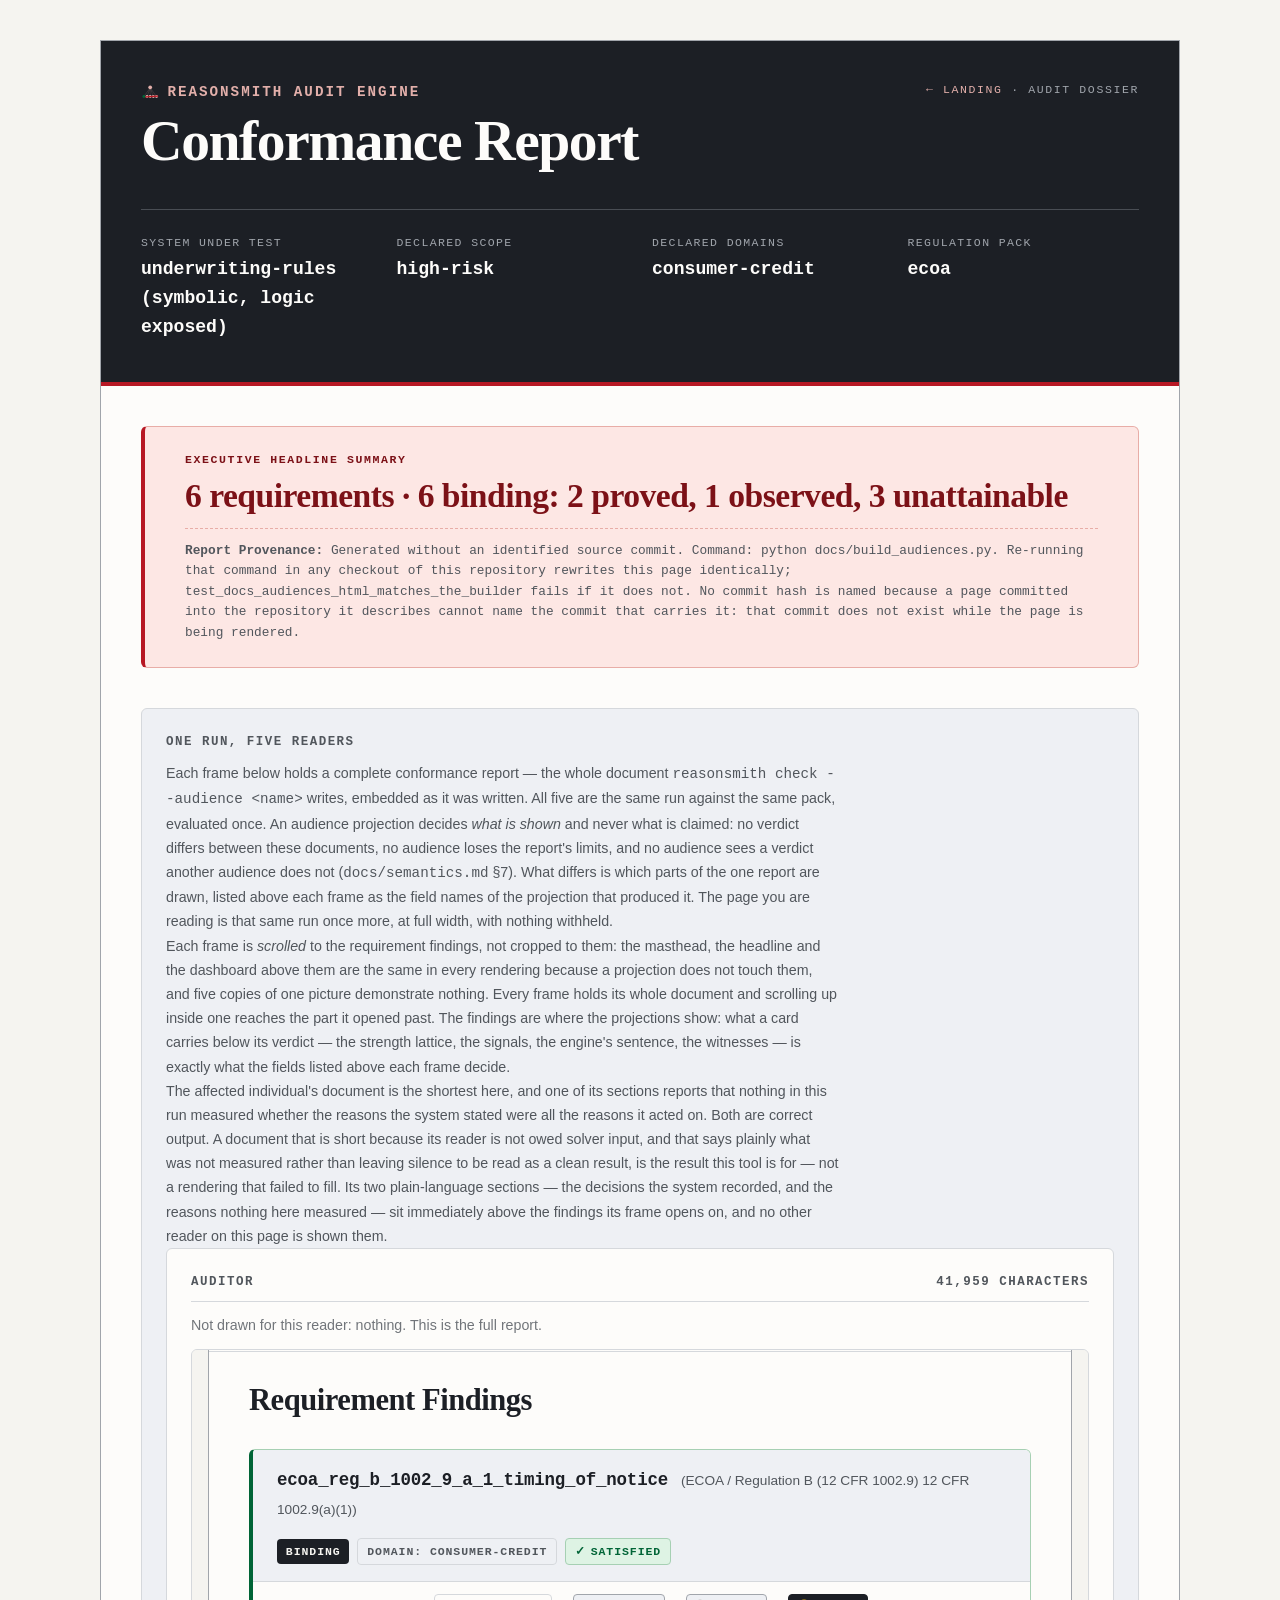
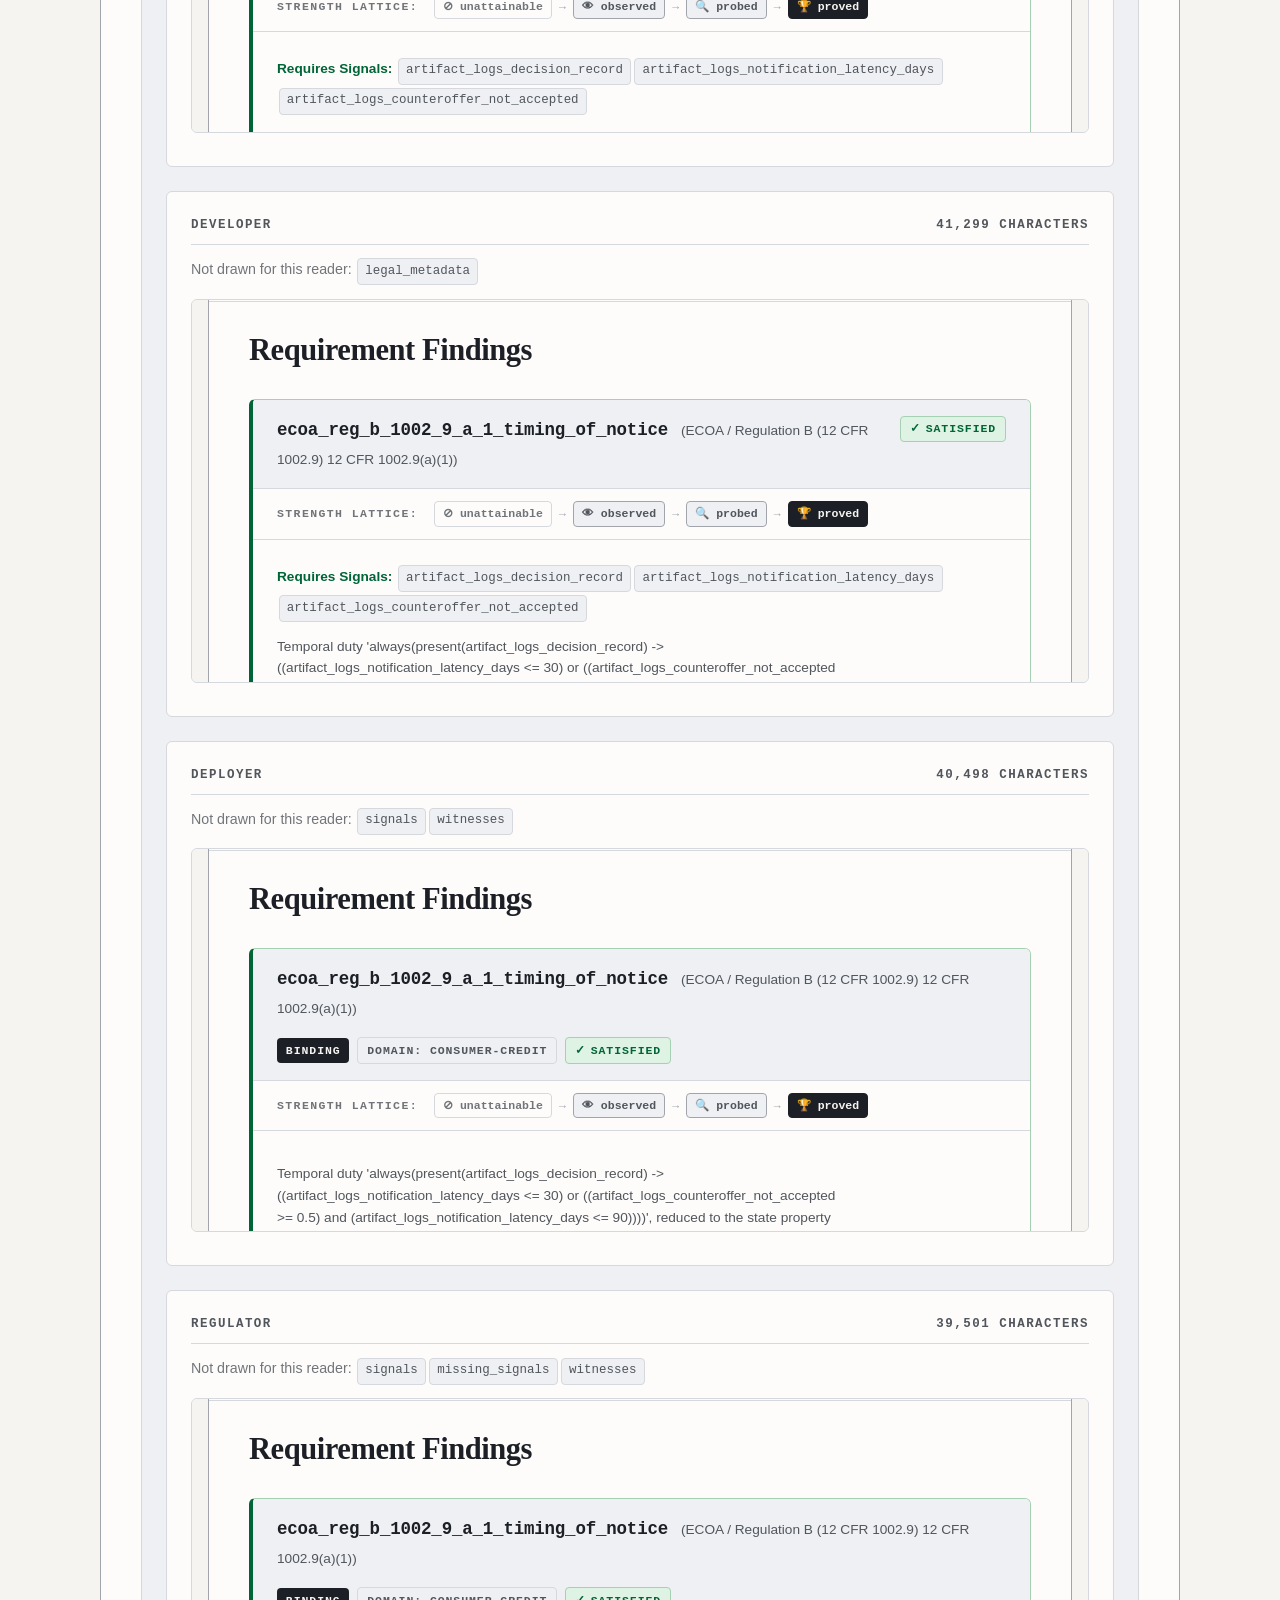
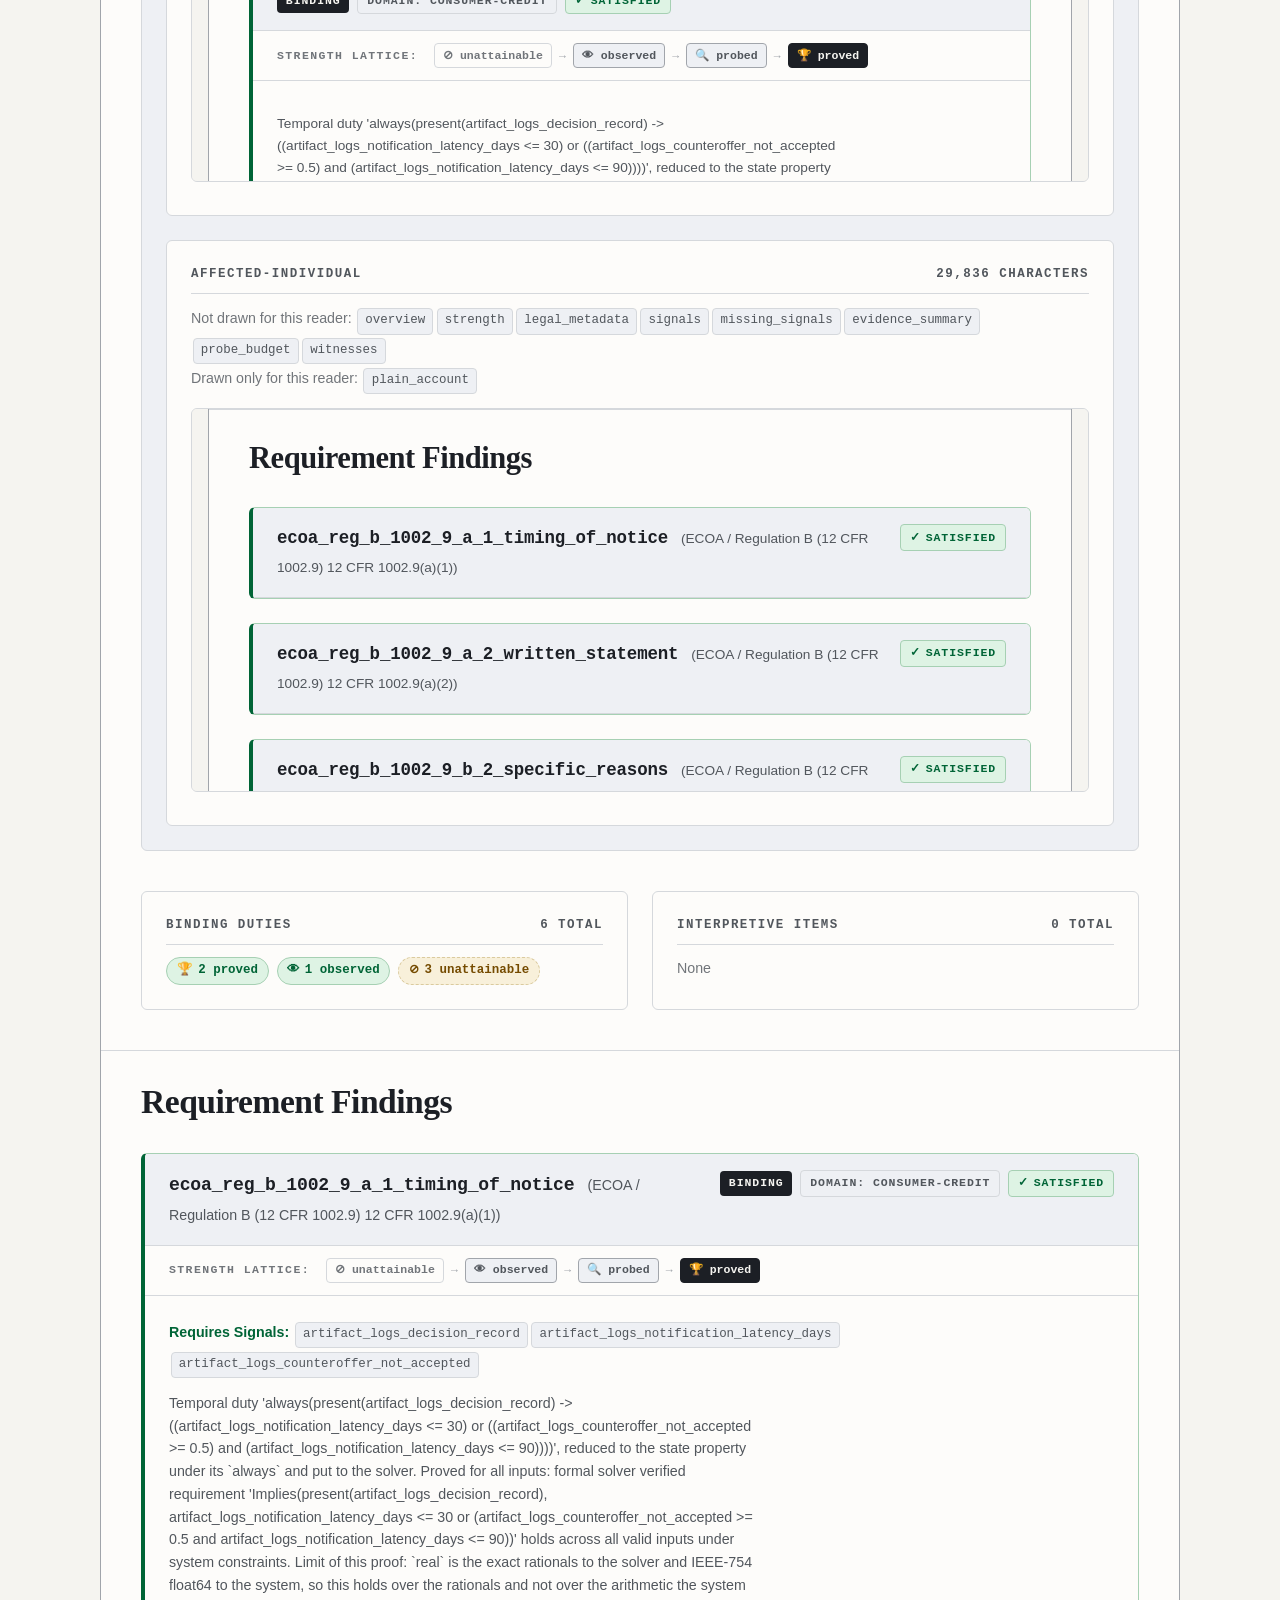
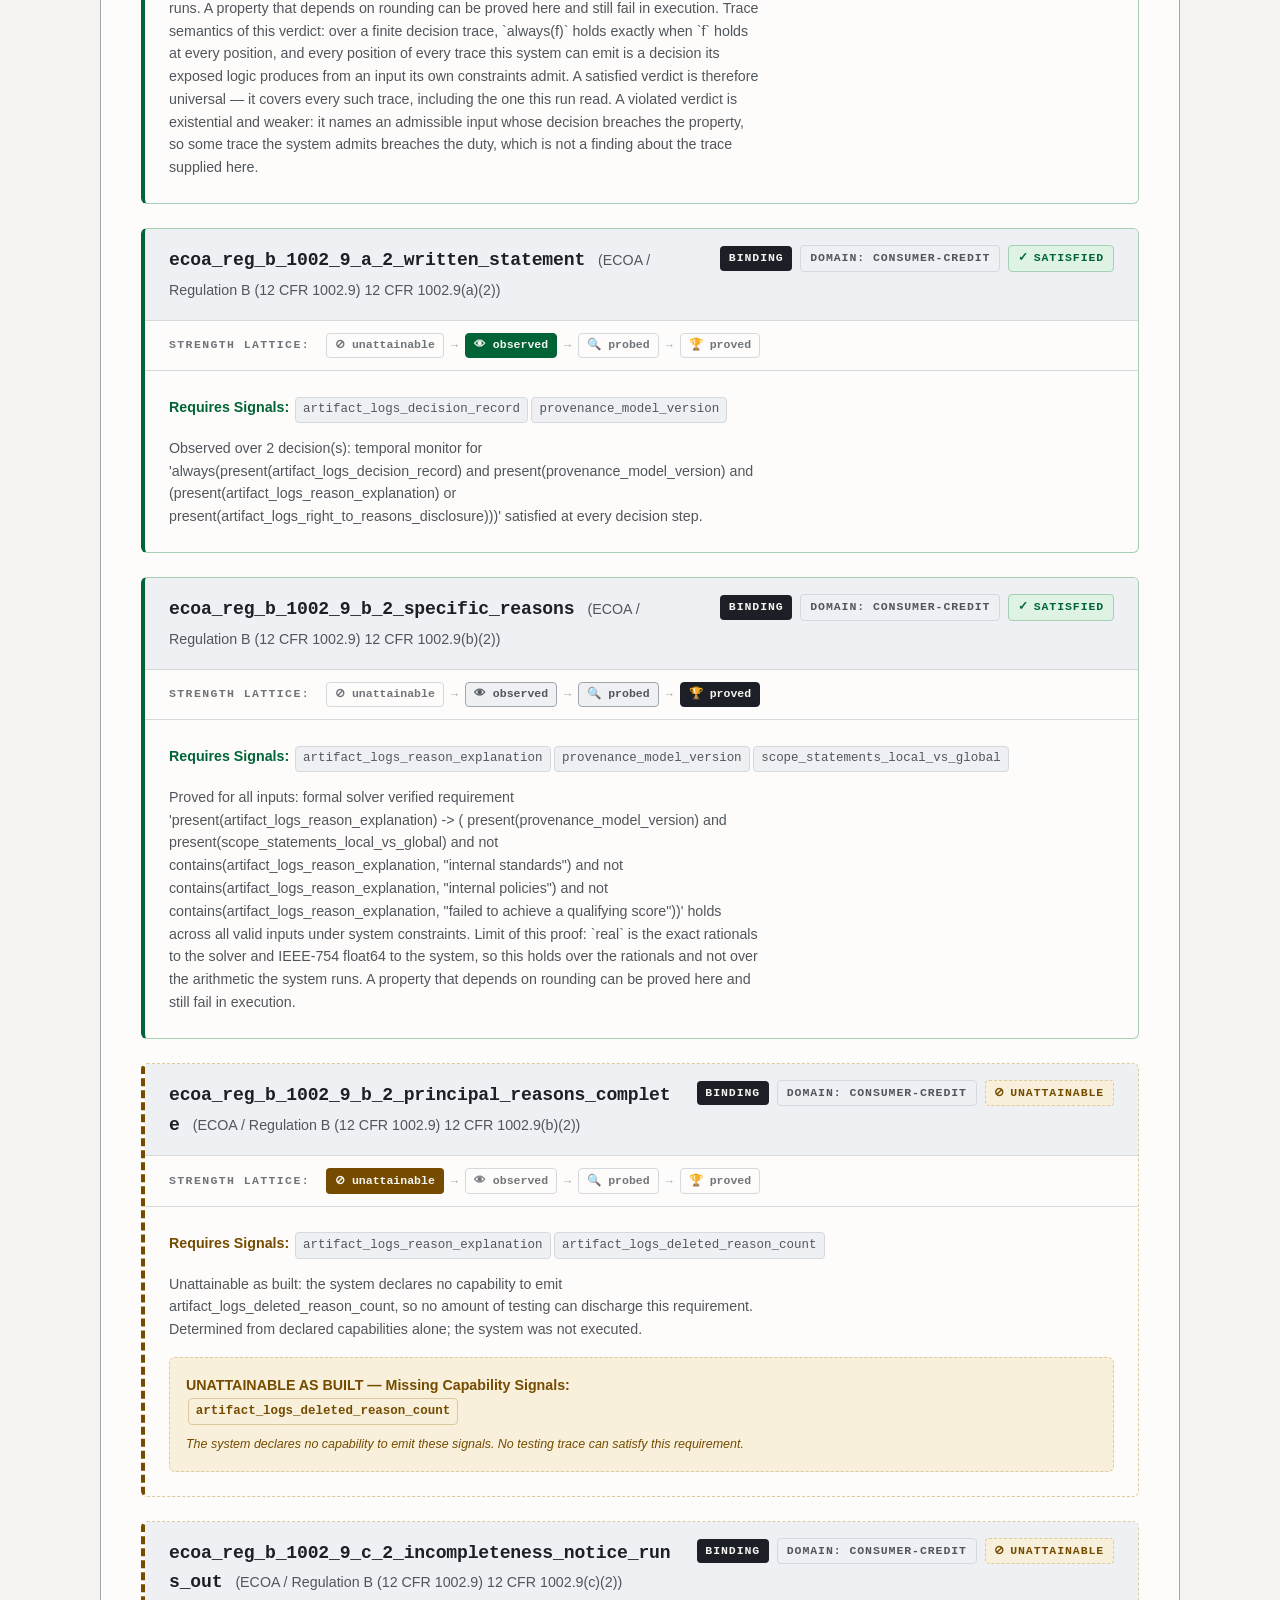
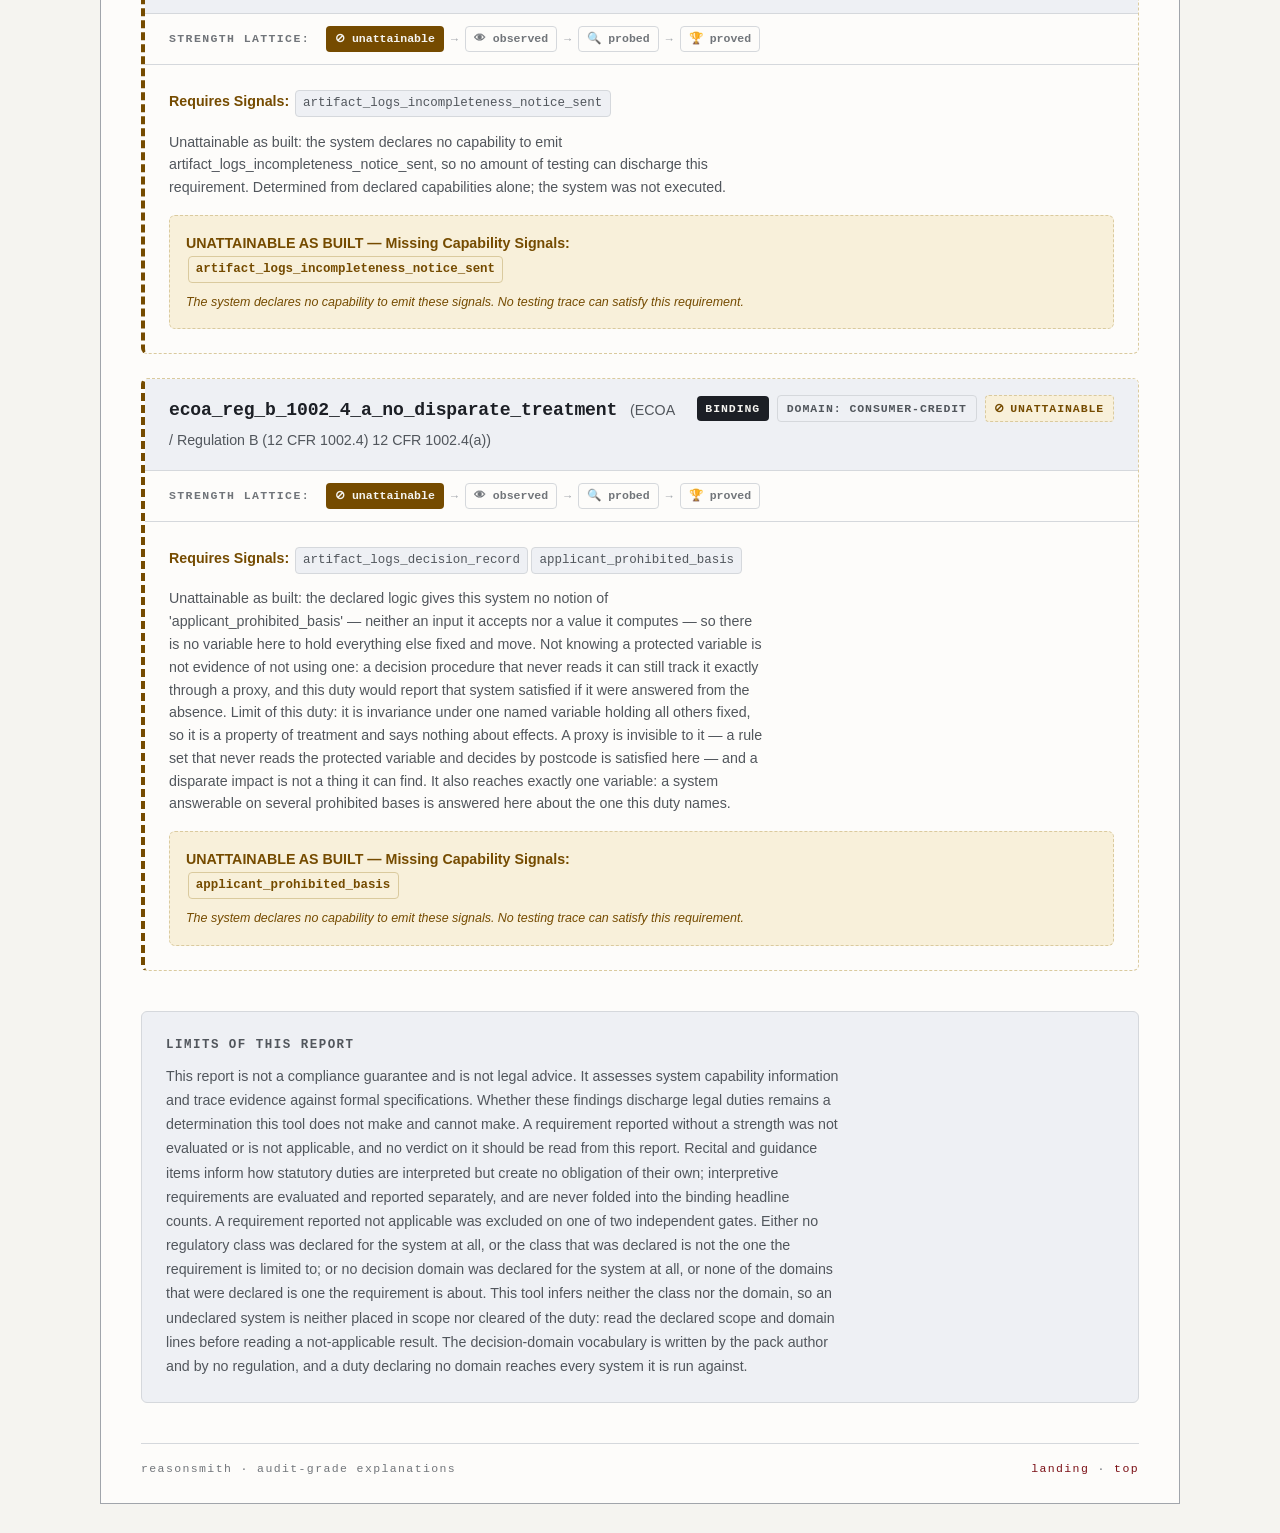
==== commit fd247eec: "chore: sync generated pages from eduardstan/reasonsmith@main" ====
--- a/audiences.html
+++ b/audiences.html
@@ -674,7 +674,7 @@
 
     <div class="headline-banner">
       <div class="headline-title">Executive Headline Summary</div>
-      <div class="headline-text">5 requirements · 5 binding: 2 proved, 1 observed, 2 unattainable</div>
+      <div class="headline-text">6 requirements · 6 binding: 2 proved, 1 observed, 3 unattainable</div>
       <div class="provenance-bar"><strong>Report Provenance:</strong> Generated without an identified source commit. Command: <code>python docs/build_audiences.py</code>. Re-running that command in any checkout of this repository rewrites this page identically; test_docs_audiences_html_matches_the_builder fails if it does not. No commit hash is named because a page committed into the repository it describes cannot name the commit that carries it: that commit does not exist while the page is being rendered.</div>
     </div>
 
@@ -711,7 +711,7 @@
         <div class="split-card">
           <div class="split-card-header">
             <span>auditor</span>
-            <span>39,748 characters</span>
+            <span>41,959 characters</span>
           </div>
           <p class="text-muted">Not drawn for this reader: nothing. This is the full report.</p>
           <iframe title="The auditor rendering of this run" onload="var w=this.contentWindow,e=w.document.getElementById(&#x27;findings&#x27;);if(e)w.scrollTo(0,e.getBoundingClientRect().top+w.scrollY)" loading="lazy" style="width: 100%; height: 24rem; margin-top: var(--space-xs); border: 1px solid var(--line); border-radius: var(--radius); background: var(--paper);" srcdoc="&lt;!DOCTYPE html&gt;
@@ -1390,7 +1390,7 @@
 
     &lt;div class=&quot;headline-banner&quot;&gt;
       &lt;div class=&quot;headline-title&quot;&gt;Executive Headline Summary&lt;/div&gt;
-      &lt;div class=&quot;headline-text&quot;&gt;5 requirements · 5 binding: 2 proved, 1 observed, 2 unattainable&lt;/div&gt;
+      &lt;div class=&quot;headline-text&quot;&gt;6 requirements · 6 binding: 2 proved, 1 observed, 3 unattainable&lt;/div&gt;
       &lt;div class=&quot;provenance-bar&quot;&gt;&lt;strong&gt;Report Provenance:&lt;/strong&gt; Generated without an identified source commit. Command: &lt;code&gt;python docs/build_audiences.py&lt;/code&gt;.&lt;/div&gt;
     &lt;/div&gt;
 
@@ -1403,10 +1403,10 @@
         &lt;div class=&quot;split-card&quot;&gt;
           &lt;div class=&quot;split-card-header&quot;&gt;
             &lt;span&gt;Binding Duties&lt;/span&gt;
-            &lt;span&gt;5 total&lt;/span&gt;
+            &lt;span&gt;6 total&lt;/span&gt;
           &lt;/div&gt;
           &lt;div class=&quot;pill-group&quot;&gt;
-            &lt;span class=&quot;stat-pill verdict-satisfied&quot;&gt;&lt;span aria-hidden=&quot;true&quot;&gt;🏆&lt;/span&gt; 2 proved&lt;/span&gt;&lt;span class=&quot;stat-pill verdict-satisfied&quot;&gt;&lt;span aria-hidden=&quot;true&quot;&gt;👁&lt;/span&gt; 1 observed&lt;/span&gt;&lt;span class=&quot;stat-pill verdict-unattainable&quot;&gt;&lt;span aria-hidden=&quot;true&quot;&gt;⊘&lt;/span&gt; 2 unattainable&lt;/span&gt;
+            &lt;span class=&quot;stat-pill verdict-satisfied&quot;&gt;&lt;span aria-hidden=&quot;true&quot;&gt;🏆&lt;/span&gt; 2 proved&lt;/span&gt;&lt;span class=&quot;stat-pill verdict-satisfied&quot;&gt;&lt;span aria-hidden=&quot;true&quot;&gt;👁&lt;/span&gt; 1 observed&lt;/span&gt;&lt;span class=&quot;stat-pill verdict-unattainable&quot;&gt;&lt;span aria-hidden=&quot;true&quot;&gt;⊘&lt;/span&gt; 3 unattainable&lt;/span&gt;
           &lt;/div&gt;
         &lt;/div&gt;
         &lt;div class=&quot;split-card&quot;&gt;
@@ -1525,6 +1525,32 @@
             &lt;/div&gt;
             &lt;div class=&quot;evidence-summary&quot;&gt;Unattainable as built: the system declares no capability to emit artifact_logs_deleted_reason_count, so no amount of testing can discharge this requirement. Determined from declared capabilities alone; the system was not executed.&lt;/div&gt;
             &lt;div class=&quot;callout-box callout-unattainable&quot;&gt;&lt;strong&gt;UNATTAINABLE AS BUILT — Missing Capability Signals:&lt;/strong&gt;&lt;br&gt;&lt;span class=&quot;signal-tag missing&quot;&gt;artifact_logs_deleted_reason_count&lt;/span&gt;&lt;div class=&quot;callout-note&quot;&gt;The system declares no capability to emit these signals. No testing trace can satisfy this requirement.&lt;/div&gt;&lt;/div&gt;
+          &lt;/div&gt;
+        &lt;/article&gt;
+
+        &lt;article class=&quot;req-card verdict-unattainable&quot;&gt;
+          &lt;header class=&quot;req-card-header&quot;&gt;
+            &lt;div class=&quot;req-title-group&quot;&gt;
+              &lt;span class=&quot;req-id&quot;&gt;ecoa_reg_b_1002_9_c_2_incompleteness_notice_runs_out&lt;/span&gt;
+              &lt;span class=&quot;req-clause&quot;&gt;(ECOA / Regulation B (12 CFR 1002.9) 12 CFR 1002.9(c)(2))&lt;/span&gt;
+            &lt;/div&gt;
+            &lt;div class=&quot;badge-group&quot;&gt;
+              &lt;span class=&quot;badge badge-binding&quot;&gt;Binding&lt;/span&gt;
+              
+              &lt;span class=&quot;badge badge-scope&quot;&gt;Domain: consumer-credit&lt;/span&gt;
+              &lt;span class=&quot;badge verdict-unattainable&quot;&gt;&lt;span aria-hidden=&quot;true&quot;&gt;⊘&lt;/span&gt; UNATTAINABLE&lt;/span&gt;
+            &lt;/div&gt;
+          &lt;/header&gt;
+          &lt;div class=&quot;lattice-container&quot;&gt;
+            &lt;span class=&quot;lattice-label&quot;&gt;Strength Lattice:&lt;/span&gt;
+            &lt;div class=&quot;lattice-track&quot;&gt;&lt;span class=&quot;lattice-step active-unattainable&quot;&gt;&lt;span aria-hidden=&quot;true&quot;&gt;⊘&lt;/span&gt; unattainable&lt;/span&gt;&lt;span class=&quot;lattice-arrow&quot;&gt;&amp;rarr;&lt;/span&gt;&lt;span class=&quot;lattice-step &quot;&gt;&lt;span aria-hidden=&quot;true&quot;&gt;👁&lt;/span&gt; observed&lt;/span&gt;&lt;span class=&quot;lattice-arrow&quot;&gt;&amp;rarr;&lt;/span&gt;&lt;span class=&quot;lattice-step &quot;&gt;&lt;span aria-hidden=&quot;true&quot;&gt;🔍&lt;/span&gt; probed&lt;/span&gt;&lt;span class=&quot;lattice-arrow&quot;&gt;&amp;rarr;&lt;/span&gt;&lt;span class=&quot;lattice-step &quot;&gt;&lt;span aria-hidden=&quot;true&quot;&gt;🏆&lt;/span&gt; proved&lt;/span&gt;&lt;/div&gt;
+          &lt;/div&gt;
+          &lt;div class=&quot;req-card-body&quot;&gt;
+            &lt;div class=&quot;signal-list&quot;&gt;
+              &lt;strong&gt;Requires Signals:&lt;/strong&gt; &lt;span class=&quot;signal-tag&quot;&gt;artifact_logs_incompleteness_notice_sent&lt;/span&gt;
+            &lt;/div&gt;
+            &lt;div class=&quot;evidence-summary&quot;&gt;Unattainable as built: the system declares no capability to emit artifact_logs_incompleteness_notice_sent, so no amount of testing can discharge this requirement. Determined from declared capabilities alone; the system was not executed.&lt;/div&gt;
+            &lt;div class=&quot;callout-box callout-unattainable&quot;&gt;&lt;strong&gt;UNATTAINABLE AS BUILT — Missing Capability Signals:&lt;/strong&gt;&lt;br&gt;&lt;span class=&quot;signal-tag missing&quot;&gt;artifact_logs_incompleteness_notice_sent&lt;/span&gt;&lt;div class=&quot;callout-note&quot;&gt;The system declares no capability to emit these signals. No testing trace can satisfy this requirement.&lt;/div&gt;&lt;/div&gt;
           &lt;/div&gt;
         &lt;/article&gt;
 
@@ -1609,7 +1635,7 @@
         <div class="split-card">
           <div class="split-card-header">
             <span>developer</span>
-            <span>39,198 characters</span>
+            <span>41,299 characters</span>
           </div>
           <p class="text-muted">Not drawn for this reader: <span class="signal-tag">legal_metadata</span></p>
           <iframe title="The developer rendering of this run" onload="var w=this.contentWindow,e=w.document.getElementById(&#x27;findings&#x27;);if(e)w.scrollTo(0,e.getBoundingClientRect().top+w.scrollY)" loading="lazy" style="width: 100%; height: 24rem; margin-top: var(--space-xs); border: 1px solid var(--line); border-radius: var(--radius); background: var(--paper);" srcdoc="&lt;!DOCTYPE html&gt;
@@ -2288,7 +2314,7 @@
 
     &lt;div class=&quot;headline-banner&quot;&gt;
       &lt;div class=&quot;headline-title&quot;&gt;Executive Headline Summary&lt;/div&gt;
-      &lt;div class=&quot;headline-text&quot;&gt;5 requirements · 5 binding: 2 proved, 1 observed, 2 unattainable&lt;/div&gt;
+      &lt;div class=&quot;headline-text&quot;&gt;6 requirements · 6 binding: 2 proved, 1 observed, 3 unattainable&lt;/div&gt;
       &lt;div class=&quot;provenance-bar&quot;&gt;&lt;strong&gt;Report Provenance:&lt;/strong&gt; Generated without an identified source commit. Command: &lt;code&gt;python docs/build_audiences.py&lt;/code&gt;.&lt;/div&gt;
     &lt;/div&gt;
 
@@ -2301,10 +2327,10 @@
         &lt;div class=&quot;split-card&quot;&gt;
           &lt;div class=&quot;split-card-header&quot;&gt;
             &lt;span&gt;Binding Duties&lt;/span&gt;
-            &lt;span&gt;5 total&lt;/span&gt;
+            &lt;span&gt;6 total&lt;/span&gt;
           &lt;/div&gt;
           &lt;div class=&quot;pill-group&quot;&gt;
-            &lt;span class=&quot;stat-pill verdict-satisfied&quot;&gt;&lt;span aria-hidden=&quot;true&quot;&gt;🏆&lt;/span&gt; 2 proved&lt;/span&gt;&lt;span class=&quot;stat-pill verdict-satisfied&quot;&gt;&lt;span aria-hidden=&quot;true&quot;&gt;👁&lt;/span&gt; 1 observed&lt;/span&gt;&lt;span class=&quot;stat-pill verdict-unattainable&quot;&gt;&lt;span aria-hidden=&quot;true&quot;&gt;⊘&lt;/span&gt; 2 unattainable&lt;/span&gt;
+            &lt;span class=&quot;stat-pill verdict-satisfied&quot;&gt;&lt;span aria-hidden=&quot;true&quot;&gt;🏆&lt;/span&gt; 2 proved&lt;/span&gt;&lt;span class=&quot;stat-pill verdict-satisfied&quot;&gt;&lt;span aria-hidden=&quot;true&quot;&gt;👁&lt;/span&gt; 1 observed&lt;/span&gt;&lt;span class=&quot;stat-pill verdict-unattainable&quot;&gt;&lt;span aria-hidden=&quot;true&quot;&gt;⊘&lt;/span&gt; 3 unattainable&lt;/span&gt;
           &lt;/div&gt;
         &lt;/div&gt;
         &lt;div class=&quot;split-card&quot;&gt;
@@ -2423,6 +2449,32 @@
             &lt;/div&gt;
             &lt;div class=&quot;evidence-summary&quot;&gt;Unattainable as built: the system declares no capability to emit artifact_logs_deleted_reason_count, so no amount of testing can discharge this requirement. Determined from declared capabilities alone; the system was not executed.&lt;/div&gt;
             &lt;div class=&quot;callout-box callout-unattainable&quot;&gt;&lt;strong&gt;UNATTAINABLE AS BUILT — Missing Capability Signals:&lt;/strong&gt;&lt;br&gt;&lt;span class=&quot;signal-tag missing&quot;&gt;artifact_logs_deleted_reason_count&lt;/span&gt;&lt;div class=&quot;callout-note&quot;&gt;The system declares no capability to emit these signals. No testing trace can satisfy this requirement.&lt;/div&gt;&lt;/div&gt;
+          &lt;/div&gt;
+        &lt;/article&gt;
+
+        &lt;article class=&quot;req-card verdict-unattainable&quot;&gt;
+          &lt;header class=&quot;req-card-header&quot;&gt;
+            &lt;div class=&quot;req-title-group&quot;&gt;
+              &lt;span class=&quot;req-id&quot;&gt;ecoa_reg_b_1002_9_c_2_incompleteness_notice_runs_out&lt;/span&gt;
+              &lt;span class=&quot;req-clause&quot;&gt;(ECOA / Regulation B (12 CFR 1002.9) 12 CFR 1002.9(c)(2))&lt;/span&gt;
+            &lt;/div&gt;
+            &lt;div class=&quot;badge-group&quot;&gt;
+              
+              
+              
+              &lt;span class=&quot;badge verdict-unattainable&quot;&gt;&lt;span aria-hidden=&quot;true&quot;&gt;⊘&lt;/span&gt; UNATTAINABLE&lt;/span&gt;
+            &lt;/div&gt;
+          &lt;/header&gt;
+          &lt;div class=&quot;lattice-container&quot;&gt;
+            &lt;span class=&quot;lattice-label&quot;&gt;Strength Lattice:&lt;/span&gt;
+            &lt;div class=&quot;lattice-track&quot;&gt;&lt;span class=&quot;lattice-step active-unattainable&quot;&gt;&lt;span aria-hidden=&quot;true&quot;&gt;⊘&lt;/span&gt; unattainable&lt;/span&gt;&lt;span class=&quot;lattice-arrow&quot;&gt;&amp;rarr;&lt;/span&gt;&lt;span class=&quot;lattice-step &quot;&gt;&lt;span aria-hidden=&quot;true&quot;&gt;👁&lt;/span&gt; observed&lt;/span&gt;&lt;span class=&quot;lattice-arrow&quot;&gt;&amp;rarr;&lt;/span&gt;&lt;span class=&quot;lattice-step &quot;&gt;&lt;span aria-hidden=&quot;true&quot;&gt;🔍&lt;/span&gt; probed&lt;/span&gt;&lt;span class=&quot;lattice-arrow&quot;&gt;&amp;rarr;&lt;/span&gt;&lt;span class=&quot;lattice-step &quot;&gt;&lt;span aria-hidden=&quot;true&quot;&gt;🏆&lt;/span&gt; proved&lt;/span&gt;&lt;/div&gt;
+          &lt;/div&gt;
+          &lt;div class=&quot;req-card-body&quot;&gt;
+            &lt;div class=&quot;signal-list&quot;&gt;
+              &lt;strong&gt;Requires Signals:&lt;/strong&gt; &lt;span class=&quot;signal-tag&quot;&gt;artifact_logs_incompleteness_notice_sent&lt;/span&gt;
+            &lt;/div&gt;
+            &lt;div class=&quot;evidence-summary&quot;&gt;Unattainable as built: the system declares no capability to emit artifact_logs_incompleteness_notice_sent, so no amount of testing can discharge this requirement. Determined from declared capabilities alone; the system was not executed.&lt;/div&gt;
+            &lt;div class=&quot;callout-box callout-unattainable&quot;&gt;&lt;strong&gt;UNATTAINABLE AS BUILT — Missing Capability Signals:&lt;/strong&gt;&lt;br&gt;&lt;span class=&quot;signal-tag missing&quot;&gt;artifact_logs_incompleteness_notice_sent&lt;/span&gt;&lt;div class=&quot;callout-note&quot;&gt;The system declares no capability to emit these signals. No testing trace can satisfy this requirement.&lt;/div&gt;&lt;/div&gt;
           &lt;/div&gt;
         &lt;/article&gt;
 
@@ -2507,7 +2559,7 @@
         <div class="split-card">
           <div class="split-card-header">
             <span>deployer</span>
-            <span>38,465 characters</span>
+            <span>40,498 characters</span>
           </div>
           <p class="text-muted">Not drawn for this reader: <span class="signal-tag">signals</span><span class="signal-tag">witnesses</span></p>
           <iframe title="The deployer rendering of this run" onload="var w=this.contentWindow,e=w.document.getElementById(&#x27;findings&#x27;);if(e)w.scrollTo(0,e.getBoundingClientRect().top+w.scrollY)" loading="lazy" style="width: 100%; height: 24rem; margin-top: var(--space-xs); border: 1px solid var(--line); border-radius: var(--radius); background: var(--paper);" srcdoc="&lt;!DOCTYPE html&gt;
@@ -3186,7 +3238,7 @@
 
     &lt;div class=&quot;headline-banner&quot;&gt;
       &lt;div class=&quot;headline-title&quot;&gt;Executive Headline Summary&lt;/div&gt;
-      &lt;div class=&quot;headline-text&quot;&gt;5 requirements · 5 binding: 2 proved, 1 observed, 2 unattainable&lt;/div&gt;
+      &lt;div class=&quot;headline-text&quot;&gt;6 requirements · 6 binding: 2 proved, 1 observed, 3 unattainable&lt;/div&gt;
       &lt;div class=&quot;provenance-bar&quot;&gt;&lt;strong&gt;Report Provenance:&lt;/strong&gt; Generated without an identified source commit. Command: &lt;code&gt;python docs/build_audiences.py&lt;/code&gt;.&lt;/div&gt;
     &lt;/div&gt;
 
@@ -3199,10 +3251,10 @@
         &lt;div class=&quot;split-card&quot;&gt;
           &lt;div class=&quot;split-card-header&quot;&gt;
             &lt;span&gt;Binding Duties&lt;/span&gt;
-            &lt;span&gt;5 total&lt;/span&gt;
+            &lt;span&gt;6 total&lt;/span&gt;
           &lt;/div&gt;
           &lt;div class=&quot;pill-group&quot;&gt;
-            &lt;span class=&quot;stat-pill verdict-satisfied&quot;&gt;&lt;span aria-hidden=&quot;true&quot;&gt;🏆&lt;/span&gt; 2 proved&lt;/span&gt;&lt;span class=&quot;stat-pill verdict-satisfied&quot;&gt;&lt;span aria-hidden=&quot;true&quot;&gt;👁&lt;/span&gt; 1 observed&lt;/span&gt;&lt;span class=&quot;stat-pill verdict-unattainable&quot;&gt;&lt;span aria-hidden=&quot;true&quot;&gt;⊘&lt;/span&gt; 2 unattainable&lt;/span&gt;
+            &lt;span class=&quot;stat-pill verdict-satisfied&quot;&gt;&lt;span aria-hidden=&quot;true&quot;&gt;🏆&lt;/span&gt; 2 proved&lt;/span&gt;&lt;span class=&quot;stat-pill verdict-satisfied&quot;&gt;&lt;span aria-hidden=&quot;true&quot;&gt;👁&lt;/span&gt; 1 observed&lt;/span&gt;&lt;span class=&quot;stat-pill verdict-unattainable&quot;&gt;&lt;span aria-hidden=&quot;true&quot;&gt;⊘&lt;/span&gt; 3 unattainable&lt;/span&gt;
           &lt;/div&gt;
         &lt;/div&gt;
         &lt;div class=&quot;split-card&quot;&gt;
@@ -3313,6 +3365,30 @@
 
             &lt;div class=&quot;evidence-summary&quot;&gt;Unattainable as built: the system declares no capability to emit artifact_logs_deleted_reason_count, so no amount of testing can discharge this requirement. Determined from declared capabilities alone; the system was not executed.&lt;/div&gt;
             &lt;div class=&quot;callout-box callout-unattainable&quot;&gt;&lt;strong&gt;UNATTAINABLE AS BUILT — Missing Capability Signals:&lt;/strong&gt;&lt;br&gt;&lt;span class=&quot;signal-tag missing&quot;&gt;artifact_logs_deleted_reason_count&lt;/span&gt;&lt;div class=&quot;callout-note&quot;&gt;The system declares no capability to emit these signals. No testing trace can satisfy this requirement.&lt;/div&gt;&lt;/div&gt;
+          &lt;/div&gt;
+        &lt;/article&gt;
+
+        &lt;article class=&quot;req-card verdict-unattainable&quot;&gt;
+          &lt;header class=&quot;req-card-header&quot;&gt;
+            &lt;div class=&quot;req-title-group&quot;&gt;
+              &lt;span class=&quot;req-id&quot;&gt;ecoa_reg_b_1002_9_c_2_incompleteness_notice_runs_out&lt;/span&gt;
+              &lt;span class=&quot;req-clause&quot;&gt;(ECOA / Regulation B (12 CFR 1002.9) 12 CFR 1002.9(c)(2))&lt;/span&gt;
+            &lt;/div&gt;
+            &lt;div class=&quot;badge-group&quot;&gt;
+              &lt;span class=&quot;badge badge-binding&quot;&gt;Binding&lt;/span&gt;
+              
+              &lt;span class=&quot;badge badge-scope&quot;&gt;Domain: consumer-credit&lt;/span&gt;
+              &lt;span class=&quot;badge verdict-unattainable&quot;&gt;&lt;span aria-hidden=&quot;true&quot;&gt;⊘&lt;/span&gt; UNATTAINABLE&lt;/span&gt;
+            &lt;/div&gt;
+          &lt;/header&gt;
+          &lt;div class=&quot;lattice-container&quot;&gt;
+            &lt;span class=&quot;lattice-label&quot;&gt;Strength Lattice:&lt;/span&gt;
+            &lt;div class=&quot;lattice-track&quot;&gt;&lt;span class=&quot;lattice-step active-unattainable&quot;&gt;&lt;span aria-hidden=&quot;true&quot;&gt;⊘&lt;/span&gt; unattainable&lt;/span&gt;&lt;span class=&quot;lattice-arrow&quot;&gt;&amp;rarr;&lt;/span&gt;&lt;span class=&quot;lattice-step &quot;&gt;&lt;span aria-hidden=&quot;true&quot;&gt;👁&lt;/span&gt; observed&lt;/span&gt;&lt;span class=&quot;lattice-arrow&quot;&gt;&amp;rarr;&lt;/span&gt;&lt;span class=&quot;lattice-step &quot;&gt;&lt;span aria-hidden=&quot;true&quot;&gt;🔍&lt;/span&gt; probed&lt;/span&gt;&lt;span class=&quot;lattice-arrow&quot;&gt;&amp;rarr;&lt;/span&gt;&lt;span class=&quot;lattice-step &quot;&gt;&lt;span aria-hidden=&quot;true&quot;&gt;🏆&lt;/span&gt; proved&lt;/span&gt;&lt;/div&gt;
+          &lt;/div&gt;
+          &lt;div class=&quot;req-card-body&quot;&gt;
+
+            &lt;div class=&quot;evidence-summary&quot;&gt;Unattainable as built: the system declares no capability to emit artifact_logs_incompleteness_notice_sent, so no amount of testing can discharge this requirement. Determined from declared capabilities alone; the system was not executed.&lt;/div&gt;
+            &lt;div class=&quot;callout-box callout-unattainable&quot;&gt;&lt;strong&gt;UNATTAINABLE AS BUILT — Missing Capability Signals:&lt;/strong&gt;&lt;br&gt;&lt;span class=&quot;signal-tag missing&quot;&gt;artifact_logs_incompleteness_notice_sent&lt;/span&gt;&lt;div class=&quot;callout-note&quot;&gt;The system declares no capability to emit these signals. No testing trace can satisfy this requirement.&lt;/div&gt;&lt;/div&gt;
           &lt;/div&gt;
         &lt;/article&gt;
 
@@ -3395,7 +3471,7 @@
         <div class="split-card">
           <div class="split-card-header">
             <span>regulator</span>
-            <span>37,807 characters</span>
+            <span>39,501 characters</span>
           </div>
           <p class="text-muted">Not drawn for this reader: <span class="signal-tag">signals</span><span class="signal-tag">missing_signals</span><span class="signal-tag">witnesses</span></p>
           <iframe title="The regulator rendering of this run" onload="var w=this.contentWindow,e=w.document.getElementById(&#x27;findings&#x27;);if(e)w.scrollTo(0,e.getBoundingClientRect().top+w.scrollY)" loading="lazy" style="width: 100%; height: 24rem; margin-top: var(--space-xs); border: 1px solid var(--line); border-radius: var(--radius); background: var(--paper);" srcdoc="&lt;!DOCTYPE html&gt;
@@ -4074,7 +4150,7 @@
 
     &lt;div class=&quot;headline-banner&quot;&gt;
       &lt;div class=&quot;headline-title&quot;&gt;Executive Headline Summary&lt;/div&gt;
-      &lt;div class=&quot;headline-text&quot;&gt;5 requirements · 5 binding: 2 proved, 1 observed, 2 unattainable&lt;/div&gt;
+      &lt;div class=&quot;headline-text&quot;&gt;6 requirements · 6 binding: 2 proved, 1 observed, 3 unattainable&lt;/div&gt;
       &lt;div class=&quot;provenance-bar&quot;&gt;&lt;strong&gt;Report Provenance:&lt;/strong&gt; Generated without an identified source commit. Command: &lt;code&gt;python docs/build_audiences.py&lt;/code&gt;.&lt;/div&gt;
     &lt;/div&gt;
 
@@ -4087,10 +4163,10 @@
         &lt;div class=&quot;split-card&quot;&gt;
           &lt;div class=&quot;split-card-header&quot;&gt;
             &lt;span&gt;Binding Duties&lt;/span&gt;
-            &lt;span&gt;5 total&lt;/span&gt;
+            &lt;span&gt;6 total&lt;/span&gt;
           &lt;/div&gt;
           &lt;div class=&quot;pill-group&quot;&gt;
-            &lt;span class=&quot;stat-pill verdict-satisfied&quot;&gt;&lt;span aria-hidden=&quot;true&quot;&gt;🏆&lt;/span&gt; 2 proved&lt;/span&gt;&lt;span class=&quot;stat-pill verdict-satisfied&quot;&gt;&lt;span aria-hidden=&quot;true&quot;&gt;👁&lt;/span&gt; 1 observed&lt;/span&gt;&lt;span class=&quot;stat-pill verdict-unattainable&quot;&gt;&lt;span aria-hidden=&quot;true&quot;&gt;⊘&lt;/span&gt; 2 unattainable&lt;/span&gt;
+            &lt;span class=&quot;stat-pill verdict-satisfied&quot;&gt;&lt;span aria-hidden=&quot;true&quot;&gt;🏆&lt;/span&gt; 2 proved&lt;/span&gt;&lt;span class=&quot;stat-pill verdict-satisfied&quot;&gt;&lt;span aria-hidden=&quot;true&quot;&gt;👁&lt;/span&gt; 1 observed&lt;/span&gt;&lt;span class=&quot;stat-pill verdict-unattainable&quot;&gt;&lt;span aria-hidden=&quot;true&quot;&gt;⊘&lt;/span&gt; 3 unattainable&lt;/span&gt;
           &lt;/div&gt;
         &lt;/div&gt;
         &lt;div class=&quot;split-card&quot;&gt;
@@ -4200,6 +4276,30 @@
           &lt;div class=&quot;req-card-body&quot;&gt;
 
             &lt;div class=&quot;evidence-summary&quot;&gt;Unattainable as built: the system declares no capability to emit artifact_logs_deleted_reason_count, so no amount of testing can discharge this requirement. Determined from declared capabilities alone; the system was not executed.&lt;/div&gt;
+            
+          &lt;/div&gt;
+        &lt;/article&gt;
+
+        &lt;article class=&quot;req-card verdict-unattainable&quot;&gt;
+          &lt;header class=&quot;req-card-header&quot;&gt;
+            &lt;div class=&quot;req-title-group&quot;&gt;
+              &lt;span class=&quot;req-id&quot;&gt;ecoa_reg_b_1002_9_c_2_incompleteness_notice_runs_out&lt;/span&gt;
+              &lt;span class=&quot;req-clause&quot;&gt;(ECOA / Regulation B (12 CFR 1002.9) 12 CFR 1002.9(c)(2))&lt;/span&gt;
+            &lt;/div&gt;
+            &lt;div class=&quot;badge-group&quot;&gt;
+              &lt;span class=&quot;badge badge-binding&quot;&gt;Binding&lt;/span&gt;
+              
+              &lt;span class=&quot;badge badge-scope&quot;&gt;Domain: consumer-credit&lt;/span&gt;
+              &lt;span class=&quot;badge verdict-unattainable&quot;&gt;&lt;span aria-hidden=&quot;true&quot;&gt;⊘&lt;/span&gt; UNATTAINABLE&lt;/span&gt;
+            &lt;/div&gt;
+          &lt;/header&gt;
+          &lt;div class=&quot;lattice-container&quot;&gt;
+            &lt;span class=&quot;lattice-label&quot;&gt;Strength Lattice:&lt;/span&gt;
+            &lt;div class=&quot;lattice-track&quot;&gt;&lt;span class=&quot;lattice-step active-unattainable&quot;&gt;&lt;span aria-hidden=&quot;true&quot;&gt;⊘&lt;/span&gt; unattainable&lt;/span&gt;&lt;span class=&quot;lattice-arrow&quot;&gt;&amp;rarr;&lt;/span&gt;&lt;span class=&quot;lattice-step &quot;&gt;&lt;span aria-hidden=&quot;true&quot;&gt;👁&lt;/span&gt; observed&lt;/span&gt;&lt;span class=&quot;lattice-arrow&quot;&gt;&amp;rarr;&lt;/span&gt;&lt;span class=&quot;lattice-step &quot;&gt;&lt;span aria-hidden=&quot;true&quot;&gt;🔍&lt;/span&gt; probed&lt;/span&gt;&lt;span class=&quot;lattice-arrow&quot;&gt;&amp;rarr;&lt;/span&gt;&lt;span class=&quot;lattice-step &quot;&gt;&lt;span aria-hidden=&quot;true&quot;&gt;🏆&lt;/span&gt; proved&lt;/span&gt;&lt;/div&gt;
+          &lt;/div&gt;
+          &lt;div class=&quot;req-card-body&quot;&gt;
+
+            &lt;div class=&quot;evidence-summary&quot;&gt;Unattainable as built: the system declares no capability to emit artifact_logs_incompleteness_notice_sent, so no amount of testing can discharge this requirement. Determined from declared capabilities alone; the system was not executed.&lt;/div&gt;
             
           &lt;/div&gt;
         &lt;/article&gt;
@@ -4283,7 +4383,7 @@
         <div class="split-card">
           <div class="split-card-header">
             <span>affected-individual</span>
-            <span>29,225 characters</span>
+            <span>29,836 characters</span>
           </div>
           <p class="text-muted">Not drawn for this reader: <span class="signal-tag">overview</span><span class="signal-tag">strength</span><span class="signal-tag">legal_metadata</span><span class="signal-tag">signals</span><span class="signal-tag">missing_signals</span><span class="signal-tag">evidence_summary</span><span class="signal-tag">probe_budget</span><span class="signal-tag">witnesses</span></p><p class="text-muted">Drawn only for this reader: <span class="signal-tag">plain_account</span></p>
           <iframe title="The affected-individual rendering of this run" onload="var w=this.contentWindow,e=w.document.getElementById(&#x27;findings&#x27;);if(e)w.scrollTo(0,e.getBoundingClientRect().top+w.scrollY)" loading="lazy" style="width: 100%; height: 24rem; margin-top: var(--space-xs); border: 1px solid var(--line); border-radius: var(--radius); background: var(--paper);" srcdoc="&lt;!DOCTYPE html&gt;
@@ -4963,7 +5063,7 @@
     &lt;h2 class=&quot;section-title&quot;&gt;Whether those were all the reasons&lt;/h2&gt;
     &lt;div class=&quot;callout-box callout-unattainable&quot;&gt;&lt;p&gt;Nothing in this report measured that. No finding here says the reasons above are all the reasons, and nothing here should be read as saying they are.&lt;/p&gt;&lt;/div&gt;
     &lt;h2 class=&quot;section-title&quot;&gt;What this report could not check&lt;/h2&gt;
-    &lt;div class=&quot;callout-box callout-unattainable&quot;&gt;&lt;p&gt;2 duties: the system supplied nothing any check here could read, so it was not checked either way.&lt;/p&gt;&lt;/div&gt;
+    &lt;div class=&quot;callout-box callout-unattainable&quot;&gt;&lt;p&gt;3 duties: the system supplied nothing any check here could read, so it was not checked either way.&lt;/p&gt;&lt;/div&gt;
     &lt;h2 class=&quot;section-title&quot; id=&quot;findings&quot;&gt;Requirement Findings&lt;/h2&gt;
     &lt;main class=&quot;req-list&quot;&gt;
 
@@ -5020,6 +5120,22 @@
             &lt;div class=&quot;req-title-group&quot;&gt;
               &lt;span class=&quot;req-id&quot;&gt;ecoa_reg_b_1002_9_b_2_principal_reasons_complete&lt;/span&gt;
               &lt;span class=&quot;req-clause&quot;&gt;(ECOA / Regulation B (12 CFR 1002.9) 12 CFR 1002.9(b)(2))&lt;/span&gt;
+            &lt;/div&gt;
+            &lt;div class=&quot;badge-group&quot;&gt;
+              
+              
+              
+              &lt;span class=&quot;badge verdict-inconclusive&quot;&gt;&lt;span aria-hidden=&quot;true&quot;&gt;?&lt;/span&gt; INCONCLUSIVE&lt;/span&gt;
+            &lt;/div&gt;
+          &lt;/header&gt;
+
+        &lt;/article&gt;
+
+        &lt;article class=&quot;req-card verdict-inconclusive&quot;&gt;
+          &lt;header class=&quot;req-card-header&quot;&gt;
+            &lt;div class=&quot;req-title-group&quot;&gt;
+              &lt;span class=&quot;req-id&quot;&gt;ecoa_reg_b_1002_9_c_2_incompleteness_notice_runs_out&lt;/span&gt;
+              &lt;span class=&quot;req-clause&quot;&gt;(ECOA / Regulation B (12 CFR 1002.9) 12 CFR 1002.9(c)(2))&lt;/span&gt;
             &lt;/div&gt;
             &lt;div class=&quot;badge-group&quot;&gt;
               
@@ -5110,10 +5226,10 @@
         <div class="split-card">
           <div class="split-card-header">
             <span>Binding Duties</span>
-            <span>5 total</span>
+            <span>6 total</span>
           </div>
           <div class="pill-group">
-            <span class="stat-pill verdict-satisfied"><span aria-hidden="true">🏆</span> 2 proved</span><span class="stat-pill verdict-satisfied"><span aria-hidden="true">👁</span> 1 observed</span><span class="stat-pill verdict-unattainable"><span aria-hidden="true">⊘</span> 2 unattainable</span>
+            <span class="stat-pill verdict-satisfied"><span aria-hidden="true">🏆</span> 2 proved</span><span class="stat-pill verdict-satisfied"><span aria-hidden="true">👁</span> 1 observed</span><span class="stat-pill verdict-unattainable"><span aria-hidden="true">⊘</span> 3 unattainable</span>
           </div>
         </div>
         <div class="split-card">
@@ -5232,6 +5348,32 @@
             </div>
             <div class="evidence-summary">Unattainable as built: the system declares no capability to emit artifact_logs_deleted_reason_count, so no amount of testing can discharge this requirement. Determined from declared capabilities alone; the system was not executed.</div>
             <div class="callout-box callout-unattainable"><strong>UNATTAINABLE AS BUILT — Missing Capability Signals:</strong><br><span class="signal-tag missing">artifact_logs_deleted_reason_count</span><div class="callout-note">The system declares no capability to emit these signals. No testing trace can satisfy this requirement.</div></div>
+          </div>
+        </article>
+
+        <article class="req-card verdict-unattainable">
+          <header class="req-card-header">
+            <div class="req-title-group">
+              <span class="req-id">ecoa_reg_b_1002_9_c_2_incompleteness_notice_runs_out</span>
+              <span class="req-clause">(ECOA / Regulation B (12 CFR 1002.9) 12 CFR 1002.9(c)(2))</span>
+            </div>
+            <div class="badge-group">
+              <span class="badge badge-binding">Binding</span>
+              
+              <span class="badge badge-scope">Domain: consumer-credit</span>
+              <span class="badge verdict-unattainable"><span aria-hidden="true">⊘</span> UNATTAINABLE</span>
+            </div>
+          </header>
+          <div class="lattice-container">
+            <span class="lattice-label">Strength Lattice:</span>
+            <div class="lattice-track"><span class="lattice-step active-unattainable"><span aria-hidden="true">⊘</span> unattainable</span><span class="lattice-arrow">&rarr;</span><span class="lattice-step "><span aria-hidden="true">👁</span> observed</span><span class="lattice-arrow">&rarr;</span><span class="lattice-step "><span aria-hidden="true">🔍</span> probed</span><span class="lattice-arrow">&rarr;</span><span class="lattice-step "><span aria-hidden="true">🏆</span> proved</span></div>
+          </div>
+          <div class="req-card-body">
+            <div class="signal-list">
+              <strong>Requires Signals:</strong> <span class="signal-tag">artifact_logs_incompleteness_notice_sent</span>
+            </div>
+            <div class="evidence-summary">Unattainable as built: the system declares no capability to emit artifact_logs_incompleteness_notice_sent, so no amount of testing can discharge this requirement. Determined from declared capabilities alone; the system was not executed.</div>
+            <div class="callout-box callout-unattainable"><strong>UNATTAINABLE AS BUILT — Missing Capability Signals:</strong><br><span class="signal-tag missing">artifact_logs_incompleteness_notice_sent</span><div class="callout-note">The system declares no capability to emit these signals. No testing trace can satisfy this requirement.</div></div>
           </div>
         </article>
 
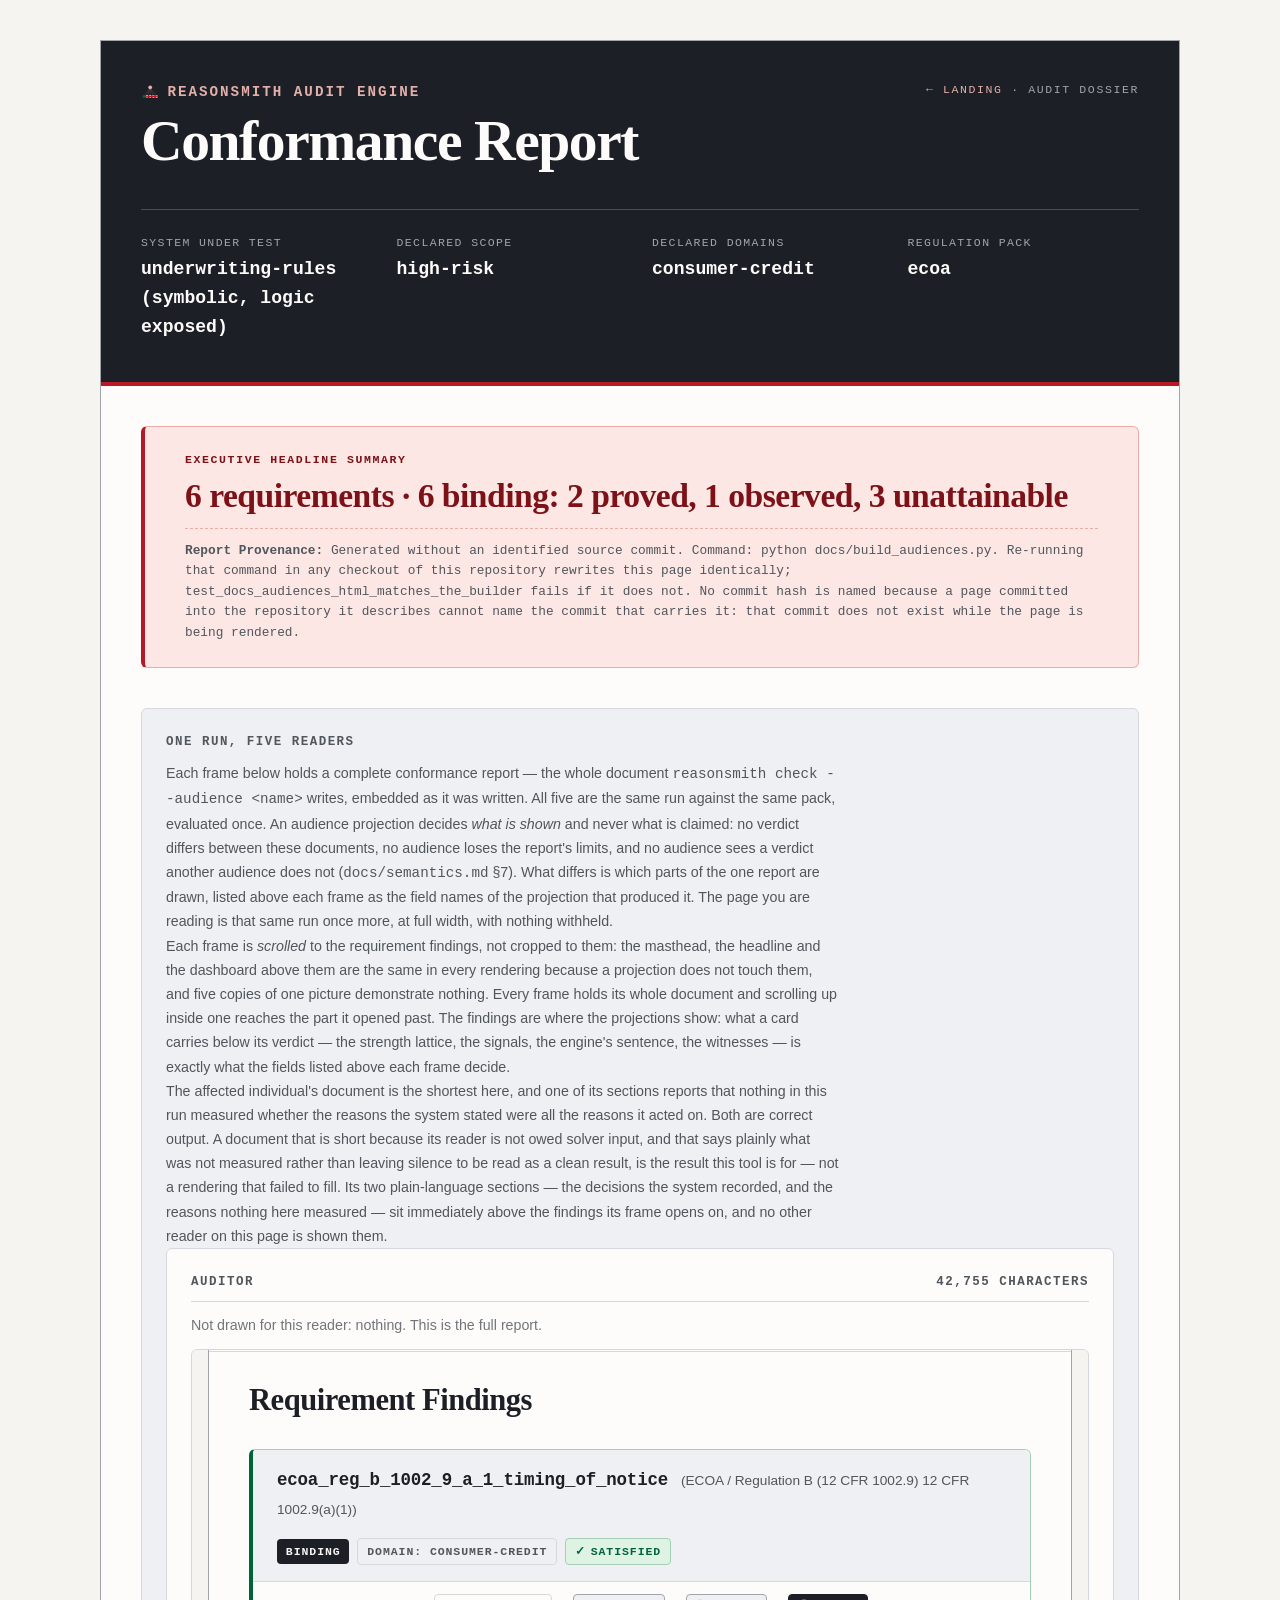
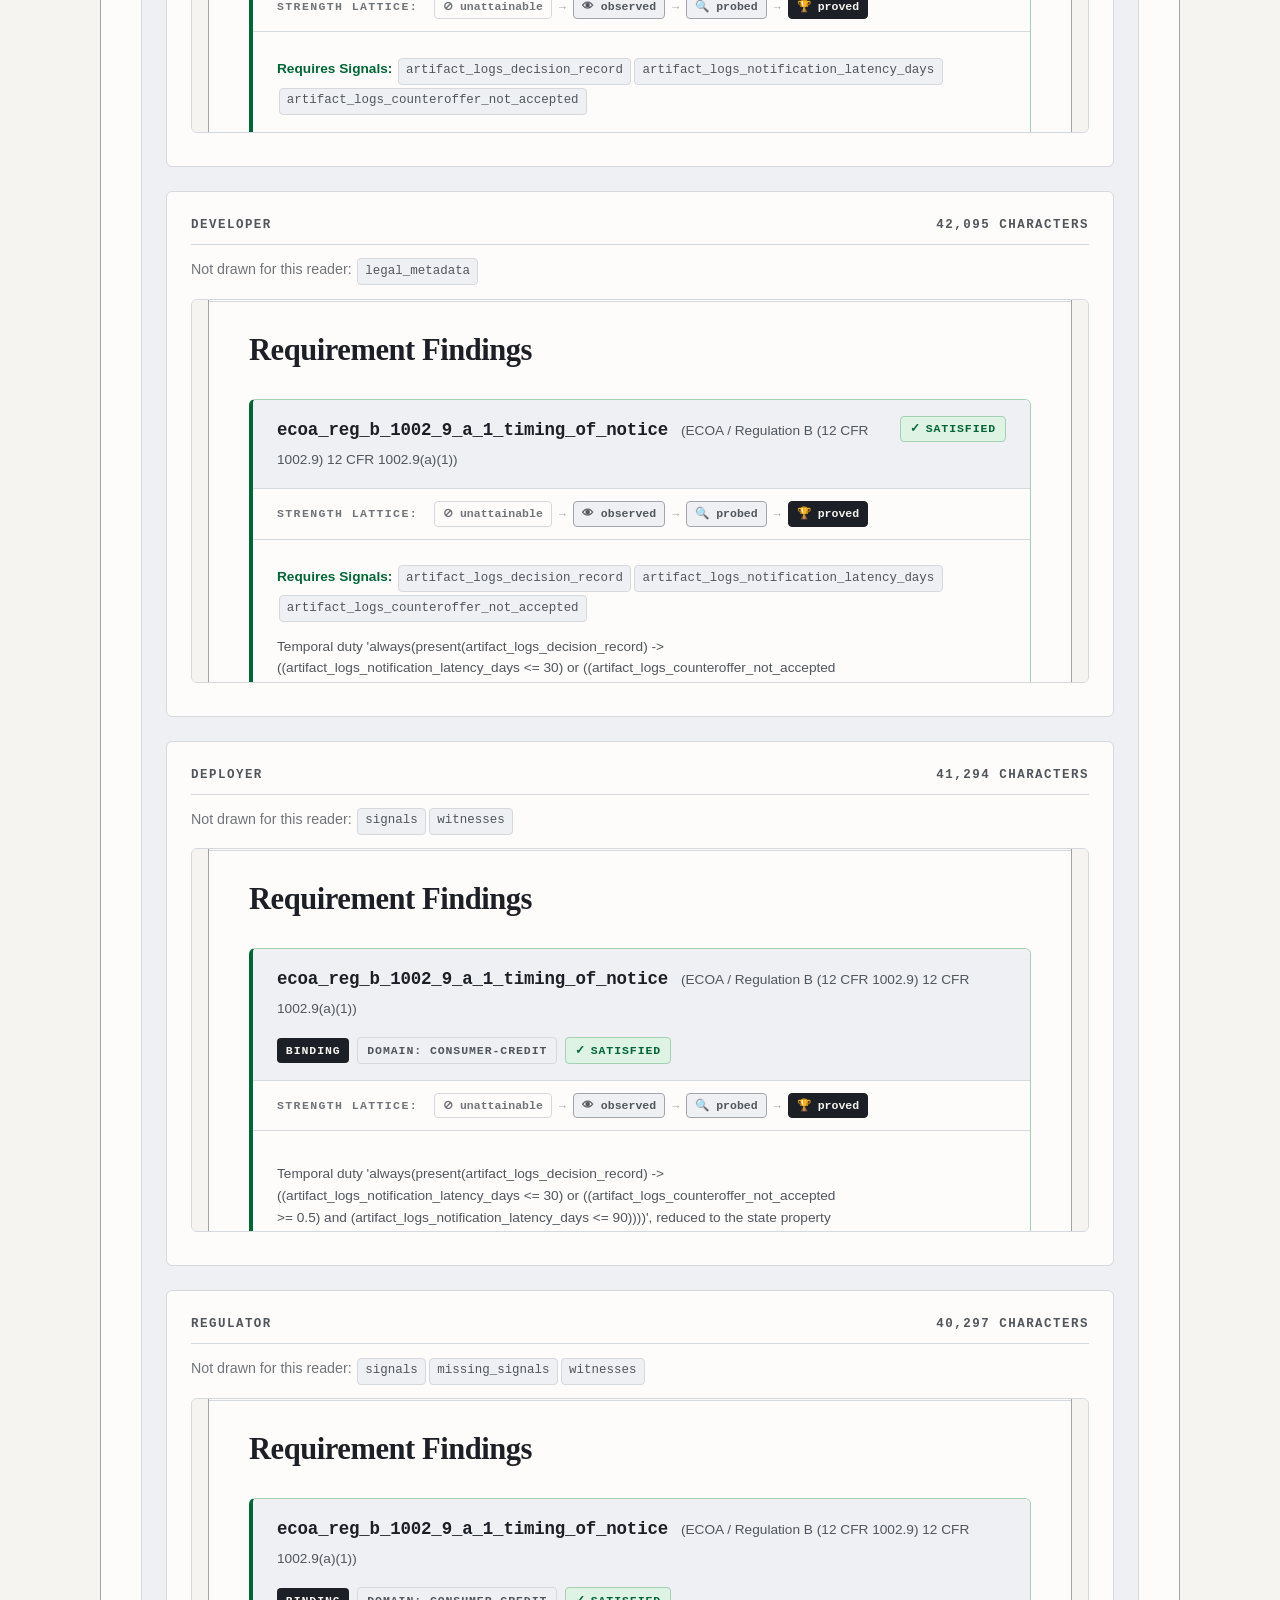
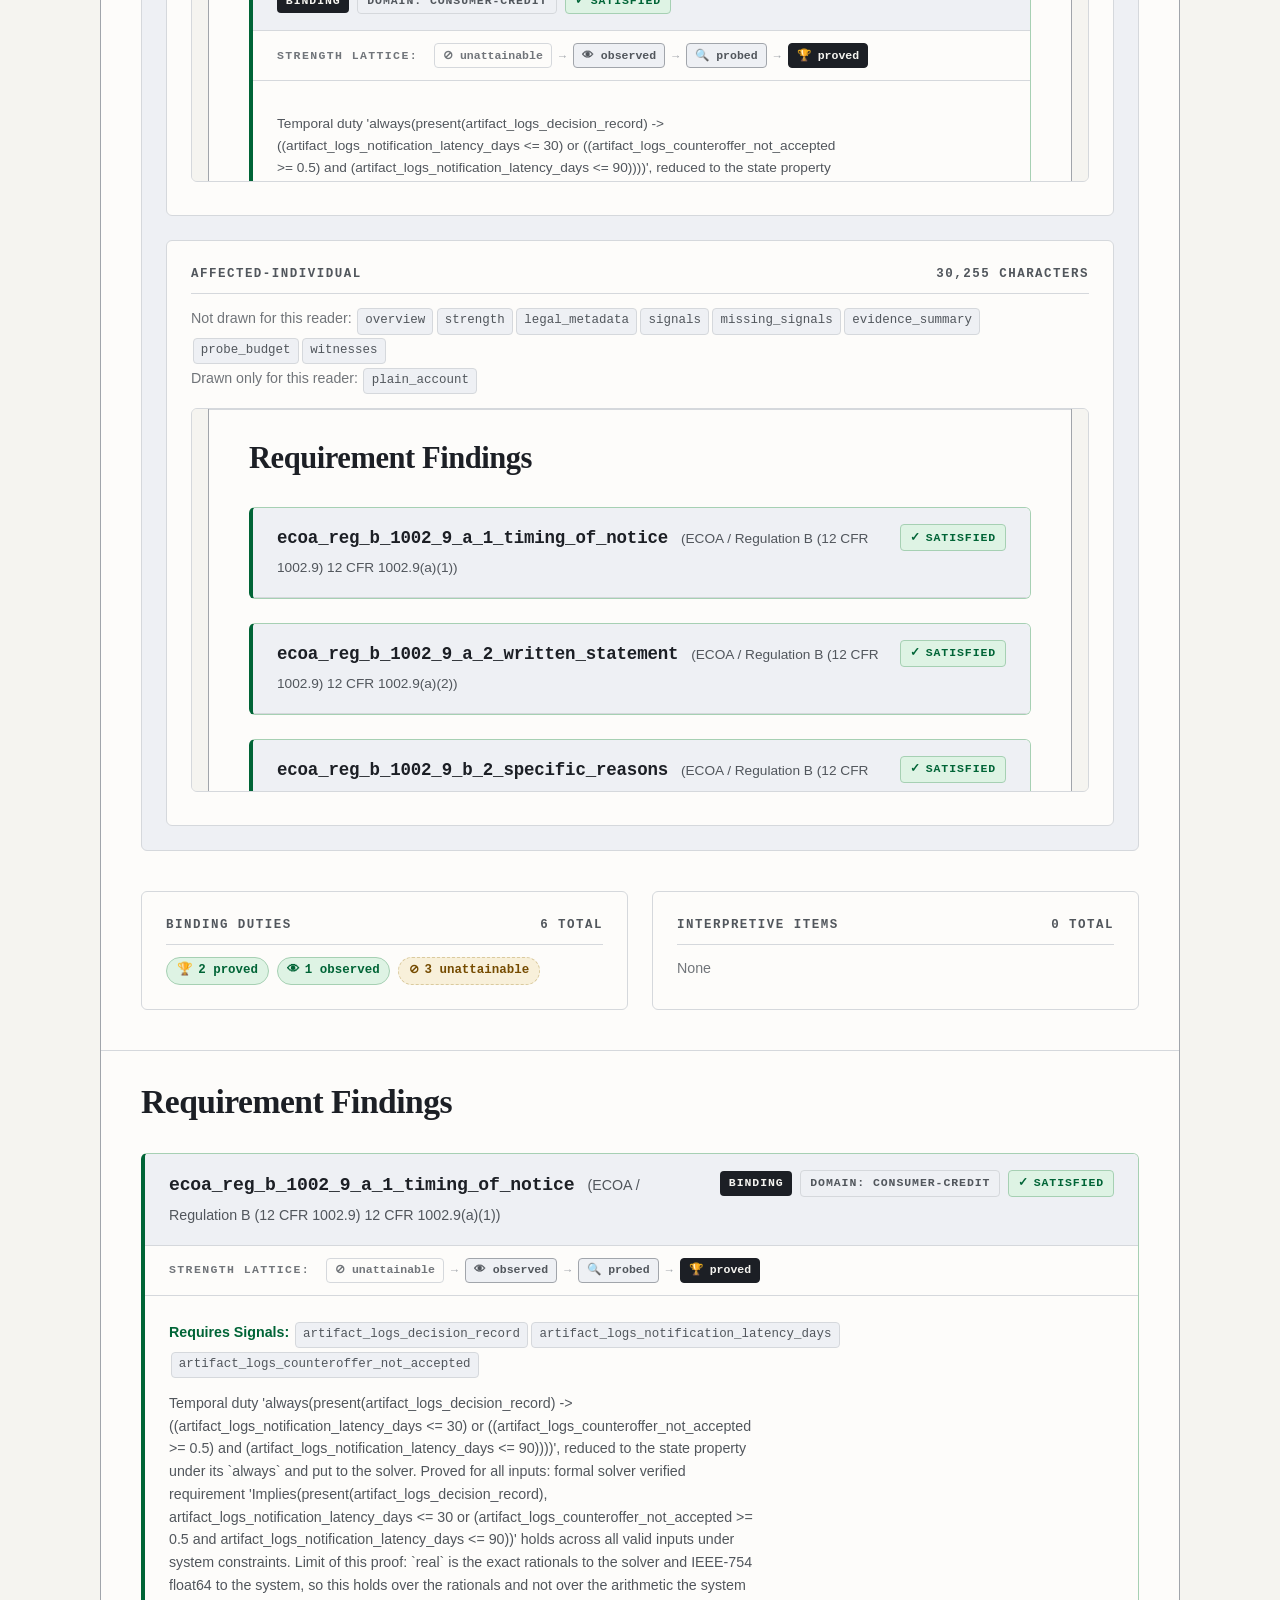
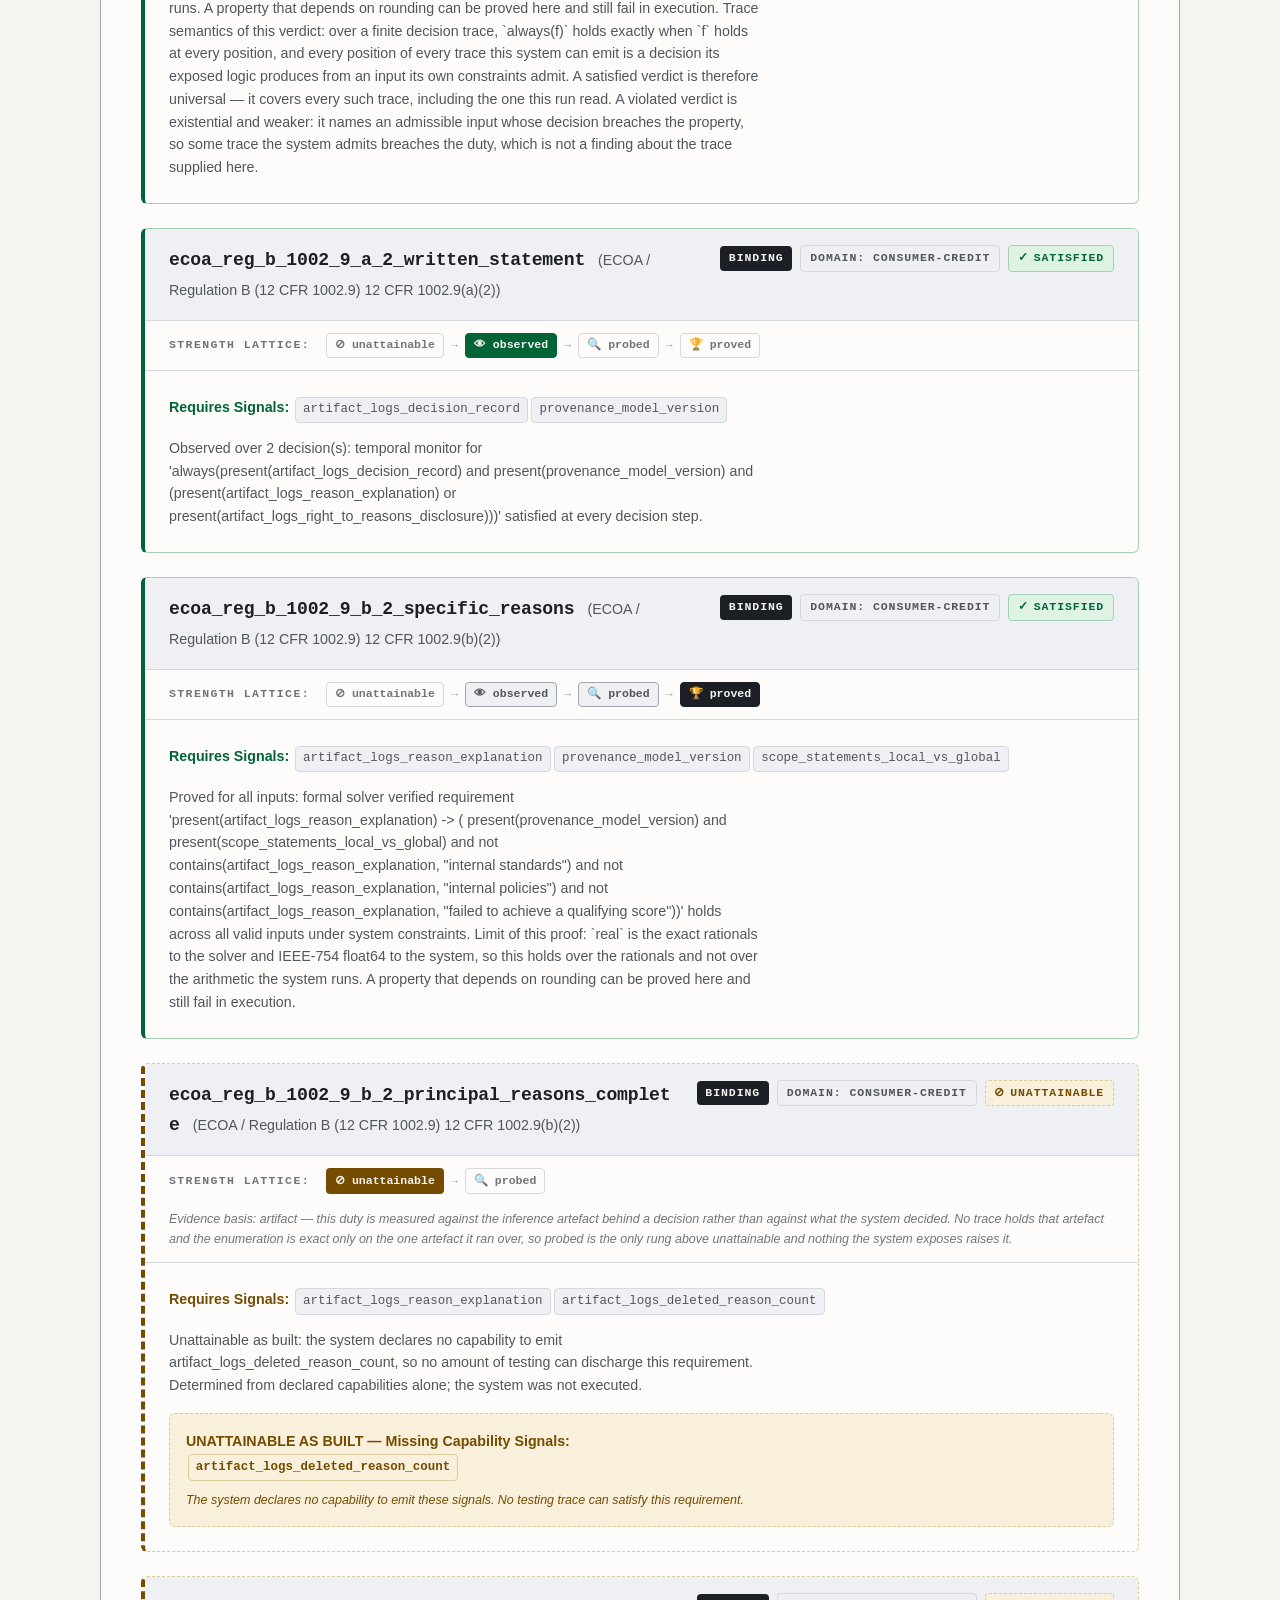
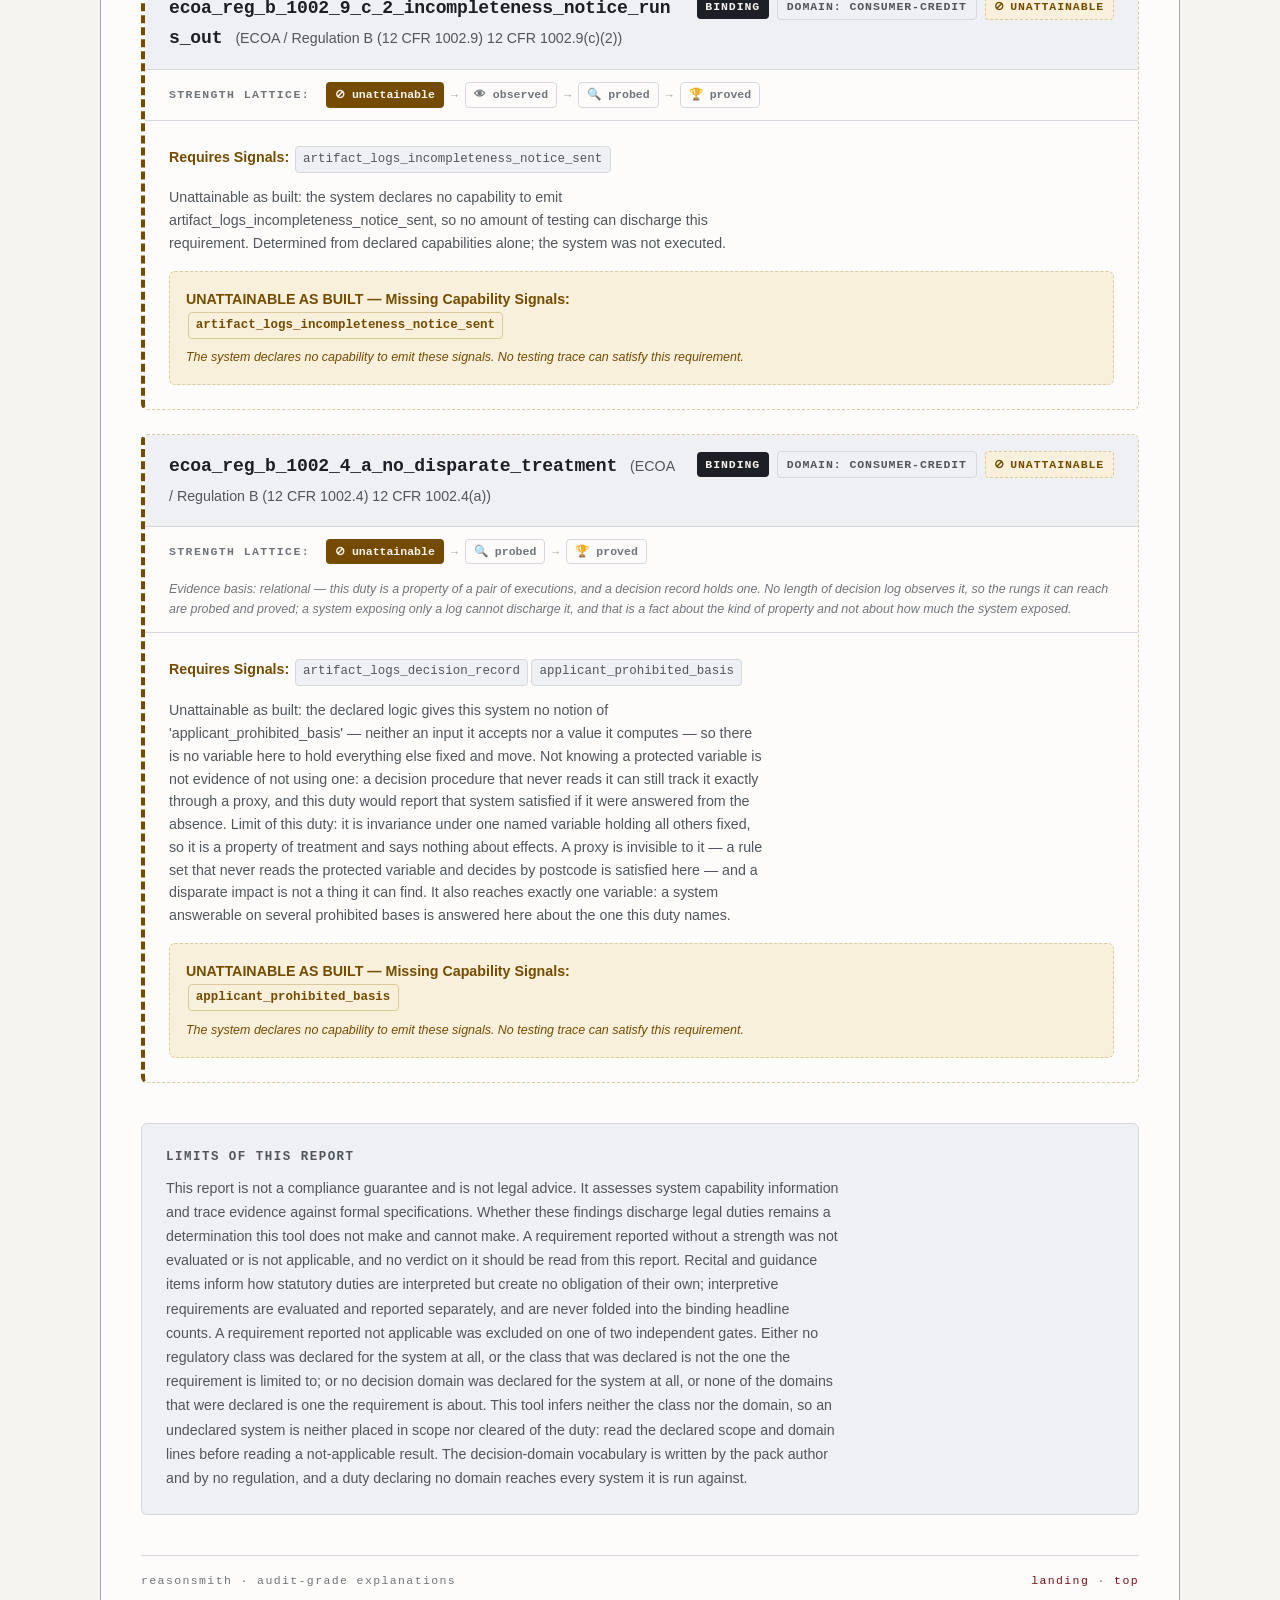
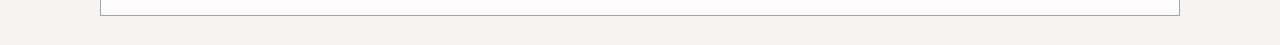
==== commit a3921d63: "chore: sync generated pages from eduardstan/reasonsmith@main" ====
--- a/audiences.html
+++ b/audiences.html
@@ -497,6 +497,15 @@
       background: var(--neutral-soft); color: var(--ink-muted); border-color: var(--line-strong);
     }
     .lattice-arrow { color: var(--line-strong); font-size: 0.72rem; }
+    /* The basis sentence takes its own line under the track — `flex-basis: 100%` inside the
+       wrapping `.lattice-container` — so it reads as an account of the track and never as one
+       more step on it. Existing tokens only, so both schemes and the print block inherit it. */
+    .lattice-basis {
+      flex-basis: 100%;
+      font-size: 0.78rem;
+      font-style: italic;
+      color: var(--ink-faint);
+    }
 
     .req-card-body { padding: var(--space-m); }
     .signal-list { margin-bottom: var(--space-xs); font-size: var(--step--1); }
@@ -711,7 +720,7 @@
         <div class="split-card">
           <div class="split-card-header">
             <span>auditor</span>
-            <span>41,959 characters</span>
+            <span>42,755 characters</span>
           </div>
           <p class="text-muted">Not drawn for this reader: nothing. This is the full report.</p>
           <iframe title="The auditor rendering of this run" onload="var w=this.contentWindow,e=w.document.getElementById(&#x27;findings&#x27;);if(e)w.scrollTo(0,e.getBoundingClientRect().top+w.scrollY)" loading="lazy" style="width: 100%; height: 24rem; margin-top: var(--space-xs); border: 1px solid var(--line); border-radius: var(--radius); background: var(--paper);" srcdoc="&lt;!DOCTYPE html&gt;
@@ -1213,6 +1222,15 @@
       background: var(--neutral-soft); color: var(--ink-muted); border-color: var(--line-strong);
     }
     .lattice-arrow { color: var(--line-strong); font-size: 0.72rem; }
+    /* The basis sentence takes its own line under the track — `flex-basis: 100%` inside the
+       wrapping `.lattice-container` — so it reads as an account of the track and never as one
+       more step on it. Existing tokens only, so both schemes and the print block inherit it. */
+    .lattice-basis {
+      flex-basis: 100%;
+      font-size: 0.78rem;
+      font-style: italic;
+      color: var(--ink-faint);
+    }
 
     .req-card-body { padding: var(--space-m); }
     .signal-list { margin-bottom: var(--space-xs); font-size: var(--step--1); }
@@ -1517,7 +1535,7 @@
           &lt;/header&gt;
           &lt;div class=&quot;lattice-container&quot;&gt;
             &lt;span class=&quot;lattice-label&quot;&gt;Strength Lattice:&lt;/span&gt;
-            &lt;div class=&quot;lattice-track&quot;&gt;&lt;span class=&quot;lattice-step active-unattainable&quot;&gt;&lt;span aria-hidden=&quot;true&quot;&gt;⊘&lt;/span&gt; unattainable&lt;/span&gt;&lt;span class=&quot;lattice-arrow&quot;&gt;&amp;rarr;&lt;/span&gt;&lt;span class=&quot;lattice-step &quot;&gt;&lt;span aria-hidden=&quot;true&quot;&gt;👁&lt;/span&gt; observed&lt;/span&gt;&lt;span class=&quot;lattice-arrow&quot;&gt;&amp;rarr;&lt;/span&gt;&lt;span class=&quot;lattice-step &quot;&gt;&lt;span aria-hidden=&quot;true&quot;&gt;🔍&lt;/span&gt; probed&lt;/span&gt;&lt;span class=&quot;lattice-arrow&quot;&gt;&amp;rarr;&lt;/span&gt;&lt;span class=&quot;lattice-step &quot;&gt;&lt;span aria-hidden=&quot;true&quot;&gt;🏆&lt;/span&gt; proved&lt;/span&gt;&lt;/div&gt;
+            &lt;div class=&quot;lattice-track&quot;&gt;&lt;span class=&quot;lattice-step active-unattainable&quot;&gt;&lt;span aria-hidden=&quot;true&quot;&gt;⊘&lt;/span&gt; unattainable&lt;/span&gt;&lt;span class=&quot;lattice-arrow&quot;&gt;&amp;rarr;&lt;/span&gt;&lt;span class=&quot;lattice-step &quot;&gt;&lt;span aria-hidden=&quot;true&quot;&gt;🔍&lt;/span&gt; probed&lt;/span&gt;&lt;/div&gt;&lt;div class=&quot;lattice-basis&quot;&gt;Evidence basis: artifact — this duty is measured against the inference artefact behind a decision rather than against what the system decided. No trace holds that artefact and the enumeration is exact only on the one artefact it ran over, so probed is the only rung above unattainable and nothing the system exposes raises it.&lt;/div&gt;
           &lt;/div&gt;
           &lt;div class=&quot;req-card-body&quot;&gt;
             &lt;div class=&quot;signal-list&quot;&gt;
@@ -1569,7 +1587,7 @@
           &lt;/header&gt;
           &lt;div class=&quot;lattice-container&quot;&gt;
             &lt;span class=&quot;lattice-label&quot;&gt;Strength Lattice:&lt;/span&gt;
-            &lt;div class=&quot;lattice-track&quot;&gt;&lt;span class=&quot;lattice-step active-unattainable&quot;&gt;&lt;span aria-hidden=&quot;true&quot;&gt;⊘&lt;/span&gt; unattainable&lt;/span&gt;&lt;span class=&quot;lattice-arrow&quot;&gt;&amp;rarr;&lt;/span&gt;&lt;span class=&quot;lattice-step &quot;&gt;&lt;span aria-hidden=&quot;true&quot;&gt;👁&lt;/span&gt; observed&lt;/span&gt;&lt;span class=&quot;lattice-arrow&quot;&gt;&amp;rarr;&lt;/span&gt;&lt;span class=&quot;lattice-step &quot;&gt;&lt;span aria-hidden=&quot;true&quot;&gt;🔍&lt;/span&gt; probed&lt;/span&gt;&lt;span class=&quot;lattice-arrow&quot;&gt;&amp;rarr;&lt;/span&gt;&lt;span class=&quot;lattice-step &quot;&gt;&lt;span aria-hidden=&quot;true&quot;&gt;🏆&lt;/span&gt; proved&lt;/span&gt;&lt;/div&gt;
+            &lt;div class=&quot;lattice-track&quot;&gt;&lt;span class=&quot;lattice-step active-unattainable&quot;&gt;&lt;span aria-hidden=&quot;true&quot;&gt;⊘&lt;/span&gt; unattainable&lt;/span&gt;&lt;span class=&quot;lattice-arrow&quot;&gt;&amp;rarr;&lt;/span&gt;&lt;span class=&quot;lattice-step &quot;&gt;&lt;span aria-hidden=&quot;true&quot;&gt;🔍&lt;/span&gt; probed&lt;/span&gt;&lt;span class=&quot;lattice-arrow&quot;&gt;&amp;rarr;&lt;/span&gt;&lt;span class=&quot;lattice-step &quot;&gt;&lt;span aria-hidden=&quot;true&quot;&gt;🏆&lt;/span&gt; proved&lt;/span&gt;&lt;/div&gt;&lt;div class=&quot;lattice-basis&quot;&gt;Evidence basis: relational — this duty is a property of a pair of executions, and a decision record holds one. No length of decision log observes it, so the rungs it can reach are probed and proved; a system exposing only a log cannot discharge it, and that is a fact about the kind of property and not about how much the system exposed.&lt;/div&gt;
           &lt;/div&gt;
           &lt;div class=&quot;req-card-body&quot;&gt;
             &lt;div class=&quot;signal-list&quot;&gt;
@@ -1635,7 +1653,7 @@
         <div class="split-card">
           <div class="split-card-header">
             <span>developer</span>
-            <span>41,299 characters</span>
+            <span>42,095 characters</span>
           </div>
           <p class="text-muted">Not drawn for this reader: <span class="signal-tag">legal_metadata</span></p>
           <iframe title="The developer rendering of this run" onload="var w=this.contentWindow,e=w.document.getElementById(&#x27;findings&#x27;);if(e)w.scrollTo(0,e.getBoundingClientRect().top+w.scrollY)" loading="lazy" style="width: 100%; height: 24rem; margin-top: var(--space-xs); border: 1px solid var(--line); border-radius: var(--radius); background: var(--paper);" srcdoc="&lt;!DOCTYPE html&gt;
@@ -2137,6 +2155,15 @@
       background: var(--neutral-soft); color: var(--ink-muted); border-color: var(--line-strong);
     }
     .lattice-arrow { color: var(--line-strong); font-size: 0.72rem; }
+    /* The basis sentence takes its own line under the track — `flex-basis: 100%` inside the
+       wrapping `.lattice-container` — so it reads as an account of the track and never as one
+       more step on it. Existing tokens only, so both schemes and the print block inherit it. */
+    .lattice-basis {
+      flex-basis: 100%;
+      font-size: 0.78rem;
+      font-style: italic;
+      color: var(--ink-faint);
+    }
 
     .req-card-body { padding: var(--space-m); }
     .signal-list { margin-bottom: var(--space-xs); font-size: var(--step--1); }
@@ -2441,7 +2468,7 @@
           &lt;/header&gt;
           &lt;div class=&quot;lattice-container&quot;&gt;
             &lt;span class=&quot;lattice-label&quot;&gt;Strength Lattice:&lt;/span&gt;
-            &lt;div class=&quot;lattice-track&quot;&gt;&lt;span class=&quot;lattice-step active-unattainable&quot;&gt;&lt;span aria-hidden=&quot;true&quot;&gt;⊘&lt;/span&gt; unattainable&lt;/span&gt;&lt;span class=&quot;lattice-arrow&quot;&gt;&amp;rarr;&lt;/span&gt;&lt;span class=&quot;lattice-step &quot;&gt;&lt;span aria-hidden=&quot;true&quot;&gt;👁&lt;/span&gt; observed&lt;/span&gt;&lt;span class=&quot;lattice-arrow&quot;&gt;&amp;rarr;&lt;/span&gt;&lt;span class=&quot;lattice-step &quot;&gt;&lt;span aria-hidden=&quot;true&quot;&gt;🔍&lt;/span&gt; probed&lt;/span&gt;&lt;span class=&quot;lattice-arrow&quot;&gt;&amp;rarr;&lt;/span&gt;&lt;span class=&quot;lattice-step &quot;&gt;&lt;span aria-hidden=&quot;true&quot;&gt;🏆&lt;/span&gt; proved&lt;/span&gt;&lt;/div&gt;
+            &lt;div class=&quot;lattice-track&quot;&gt;&lt;span class=&quot;lattice-step active-unattainable&quot;&gt;&lt;span aria-hidden=&quot;true&quot;&gt;⊘&lt;/span&gt; unattainable&lt;/span&gt;&lt;span class=&quot;lattice-arrow&quot;&gt;&amp;rarr;&lt;/span&gt;&lt;span class=&quot;lattice-step &quot;&gt;&lt;span aria-hidden=&quot;true&quot;&gt;🔍&lt;/span&gt; probed&lt;/span&gt;&lt;/div&gt;&lt;div class=&quot;lattice-basis&quot;&gt;Evidence basis: artifact — this duty is measured against the inference artefact behind a decision rather than against what the system decided. No trace holds that artefact and the enumeration is exact only on the one artefact it ran over, so probed is the only rung above unattainable and nothing the system exposes raises it.&lt;/div&gt;
           &lt;/div&gt;
           &lt;div class=&quot;req-card-body&quot;&gt;
             &lt;div class=&quot;signal-list&quot;&gt;
@@ -2493,7 +2520,7 @@
           &lt;/header&gt;
           &lt;div class=&quot;lattice-container&quot;&gt;
             &lt;span class=&quot;lattice-label&quot;&gt;Strength Lattice:&lt;/span&gt;
-            &lt;div class=&quot;lattice-track&quot;&gt;&lt;span class=&quot;lattice-step active-unattainable&quot;&gt;&lt;span aria-hidden=&quot;true&quot;&gt;⊘&lt;/span&gt; unattainable&lt;/span&gt;&lt;span class=&quot;lattice-arrow&quot;&gt;&amp;rarr;&lt;/span&gt;&lt;span class=&quot;lattice-step &quot;&gt;&lt;span aria-hidden=&quot;true&quot;&gt;👁&lt;/span&gt; observed&lt;/span&gt;&lt;span class=&quot;lattice-arrow&quot;&gt;&amp;rarr;&lt;/span&gt;&lt;span class=&quot;lattice-step &quot;&gt;&lt;span aria-hidden=&quot;true&quot;&gt;🔍&lt;/span&gt; probed&lt;/span&gt;&lt;span class=&quot;lattice-arrow&quot;&gt;&amp;rarr;&lt;/span&gt;&lt;span class=&quot;lattice-step &quot;&gt;&lt;span aria-hidden=&quot;true&quot;&gt;🏆&lt;/span&gt; proved&lt;/span&gt;&lt;/div&gt;
+            &lt;div class=&quot;lattice-track&quot;&gt;&lt;span class=&quot;lattice-step active-unattainable&quot;&gt;&lt;span aria-hidden=&quot;true&quot;&gt;⊘&lt;/span&gt; unattainable&lt;/span&gt;&lt;span class=&quot;lattice-arrow&quot;&gt;&amp;rarr;&lt;/span&gt;&lt;span class=&quot;lattice-step &quot;&gt;&lt;span aria-hidden=&quot;true&quot;&gt;🔍&lt;/span&gt; probed&lt;/span&gt;&lt;span class=&quot;lattice-arrow&quot;&gt;&amp;rarr;&lt;/span&gt;&lt;span class=&quot;lattice-step &quot;&gt;&lt;span aria-hidden=&quot;true&quot;&gt;🏆&lt;/span&gt; proved&lt;/span&gt;&lt;/div&gt;&lt;div class=&quot;lattice-basis&quot;&gt;Evidence basis: relational — this duty is a property of a pair of executions, and a decision record holds one. No length of decision log observes it, so the rungs it can reach are probed and proved; a system exposing only a log cannot discharge it, and that is a fact about the kind of property and not about how much the system exposed.&lt;/div&gt;
           &lt;/div&gt;
           &lt;div class=&quot;req-card-body&quot;&gt;
             &lt;div class=&quot;signal-list&quot;&gt;
@@ -2559,7 +2586,7 @@
         <div class="split-card">
           <div class="split-card-header">
             <span>deployer</span>
-            <span>40,498 characters</span>
+            <span>41,294 characters</span>
           </div>
           <p class="text-muted">Not drawn for this reader: <span class="signal-tag">signals</span><span class="signal-tag">witnesses</span></p>
           <iframe title="The deployer rendering of this run" onload="var w=this.contentWindow,e=w.document.getElementById(&#x27;findings&#x27;);if(e)w.scrollTo(0,e.getBoundingClientRect().top+w.scrollY)" loading="lazy" style="width: 100%; height: 24rem; margin-top: var(--space-xs); border: 1px solid var(--line); border-radius: var(--radius); background: var(--paper);" srcdoc="&lt;!DOCTYPE html&gt;
@@ -3061,6 +3088,15 @@
       background: var(--neutral-soft); color: var(--ink-muted); border-color: var(--line-strong);
     }
     .lattice-arrow { color: var(--line-strong); font-size: 0.72rem; }
+    /* The basis sentence takes its own line under the track — `flex-basis: 100%` inside the
+       wrapping `.lattice-container` — so it reads as an account of the track and never as one
+       more step on it. Existing tokens only, so both schemes and the print block inherit it. */
+    .lattice-basis {
+      flex-basis: 100%;
+      font-size: 0.78rem;
+      font-style: italic;
+      color: var(--ink-faint);
+    }
 
     .req-card-body { padding: var(--space-m); }
     .signal-list { margin-bottom: var(--space-xs); font-size: var(--step--1); }
@@ -3359,7 +3395,7 @@
           &lt;/header&gt;
           &lt;div class=&quot;lattice-container&quot;&gt;
             &lt;span class=&quot;lattice-label&quot;&gt;Strength Lattice:&lt;/span&gt;
-            &lt;div class=&quot;lattice-track&quot;&gt;&lt;span class=&quot;lattice-step active-unattainable&quot;&gt;&lt;span aria-hidden=&quot;true&quot;&gt;⊘&lt;/span&gt; unattainable&lt;/span&gt;&lt;span class=&quot;lattice-arrow&quot;&gt;&amp;rarr;&lt;/span&gt;&lt;span class=&quot;lattice-step &quot;&gt;&lt;span aria-hidden=&quot;true&quot;&gt;👁&lt;/span&gt; observed&lt;/span&gt;&lt;span class=&quot;lattice-arrow&quot;&gt;&amp;rarr;&lt;/span&gt;&lt;span class=&quot;lattice-step &quot;&gt;&lt;span aria-hidden=&quot;true&quot;&gt;🔍&lt;/span&gt; probed&lt;/span&gt;&lt;span class=&quot;lattice-arrow&quot;&gt;&amp;rarr;&lt;/span&gt;&lt;span class=&quot;lattice-step &quot;&gt;&lt;span aria-hidden=&quot;true&quot;&gt;🏆&lt;/span&gt; proved&lt;/span&gt;&lt;/div&gt;
+            &lt;div class=&quot;lattice-track&quot;&gt;&lt;span class=&quot;lattice-step active-unattainable&quot;&gt;&lt;span aria-hidden=&quot;true&quot;&gt;⊘&lt;/span&gt; unattainable&lt;/span&gt;&lt;span class=&quot;lattice-arrow&quot;&gt;&amp;rarr;&lt;/span&gt;&lt;span class=&quot;lattice-step &quot;&gt;&lt;span aria-hidden=&quot;true&quot;&gt;🔍&lt;/span&gt; probed&lt;/span&gt;&lt;/div&gt;&lt;div class=&quot;lattice-basis&quot;&gt;Evidence basis: artifact — this duty is measured against the inference artefact behind a decision rather than against what the system decided. No trace holds that artefact and the enumeration is exact only on the one artefact it ran over, so probed is the only rung above unattainable and nothing the system exposes raises it.&lt;/div&gt;
           &lt;/div&gt;
           &lt;div class=&quot;req-card-body&quot;&gt;
 
@@ -3407,7 +3443,7 @@
           &lt;/header&gt;
           &lt;div class=&quot;lattice-container&quot;&gt;
             &lt;span class=&quot;lattice-label&quot;&gt;Strength Lattice:&lt;/span&gt;
-            &lt;div class=&quot;lattice-track&quot;&gt;&lt;span class=&quot;lattice-step active-unattainable&quot;&gt;&lt;span aria-hidden=&quot;true&quot;&gt;⊘&lt;/span&gt; unattainable&lt;/span&gt;&lt;span class=&quot;lattice-arrow&quot;&gt;&amp;rarr;&lt;/span&gt;&lt;span class=&quot;lattice-step &quot;&gt;&lt;span aria-hidden=&quot;true&quot;&gt;👁&lt;/span&gt; observed&lt;/span&gt;&lt;span class=&quot;lattice-arrow&quot;&gt;&amp;rarr;&lt;/span&gt;&lt;span class=&quot;lattice-step &quot;&gt;&lt;span aria-hidden=&quot;true&quot;&gt;🔍&lt;/span&gt; probed&lt;/span&gt;&lt;span class=&quot;lattice-arrow&quot;&gt;&amp;rarr;&lt;/span&gt;&lt;span class=&quot;lattice-step &quot;&gt;&lt;span aria-hidden=&quot;true&quot;&gt;🏆&lt;/span&gt; proved&lt;/span&gt;&lt;/div&gt;
+            &lt;div class=&quot;lattice-track&quot;&gt;&lt;span class=&quot;lattice-step active-unattainable&quot;&gt;&lt;span aria-hidden=&quot;true&quot;&gt;⊘&lt;/span&gt; unattainable&lt;/span&gt;&lt;span class=&quot;lattice-arrow&quot;&gt;&amp;rarr;&lt;/span&gt;&lt;span class=&quot;lattice-step &quot;&gt;&lt;span aria-hidden=&quot;true&quot;&gt;🔍&lt;/span&gt; probed&lt;/span&gt;&lt;span class=&quot;lattice-arrow&quot;&gt;&amp;rarr;&lt;/span&gt;&lt;span class=&quot;lattice-step &quot;&gt;&lt;span aria-hidden=&quot;true&quot;&gt;🏆&lt;/span&gt; proved&lt;/span&gt;&lt;/div&gt;&lt;div class=&quot;lattice-basis&quot;&gt;Evidence basis: relational — this duty is a property of a pair of executions, and a decision record holds one. No length of decision log observes it, so the rungs it can reach are probed and proved; a system exposing only a log cannot discharge it, and that is a fact about the kind of property and not about how much the system exposed.&lt;/div&gt;
           &lt;/div&gt;
           &lt;div class=&quot;req-card-body&quot;&gt;
 
@@ -3471,7 +3507,7 @@
         <div class="split-card">
           <div class="split-card-header">
             <span>regulator</span>
-            <span>39,501 characters</span>
+            <span>40,297 characters</span>
           </div>
           <p class="text-muted">Not drawn for this reader: <span class="signal-tag">signals</span><span class="signal-tag">missing_signals</span><span class="signal-tag">witnesses</span></p>
           <iframe title="The regulator rendering of this run" onload="var w=this.contentWindow,e=w.document.getElementById(&#x27;findings&#x27;);if(e)w.scrollTo(0,e.getBoundingClientRect().top+w.scrollY)" loading="lazy" style="width: 100%; height: 24rem; margin-top: var(--space-xs); border: 1px solid var(--line); border-radius: var(--radius); background: var(--paper);" srcdoc="&lt;!DOCTYPE html&gt;
@@ -3973,6 +4009,15 @@
       background: var(--neutral-soft); color: var(--ink-muted); border-color: var(--line-strong);
     }
     .lattice-arrow { color: var(--line-strong); font-size: 0.72rem; }
+    /* The basis sentence takes its own line under the track — `flex-basis: 100%` inside the
+       wrapping `.lattice-container` — so it reads as an account of the track and never as one
+       more step on it. Existing tokens only, so both schemes and the print block inherit it. */
+    .lattice-basis {
+      flex-basis: 100%;
+      font-size: 0.78rem;
+      font-style: italic;
+      color: var(--ink-faint);
+    }
 
     .req-card-body { padding: var(--space-m); }
     .signal-list { margin-bottom: var(--space-xs); font-size: var(--step--1); }
@@ -4271,7 +4316,7 @@
           &lt;/header&gt;
           &lt;div class=&quot;lattice-container&quot;&gt;
             &lt;span class=&quot;lattice-label&quot;&gt;Strength Lattice:&lt;/span&gt;
-            &lt;div class=&quot;lattice-track&quot;&gt;&lt;span class=&quot;lattice-step active-unattainable&quot;&gt;&lt;span aria-hidden=&quot;true&quot;&gt;⊘&lt;/span&gt; unattainable&lt;/span&gt;&lt;span class=&quot;lattice-arrow&quot;&gt;&amp;rarr;&lt;/span&gt;&lt;span class=&quot;lattice-step &quot;&gt;&lt;span aria-hidden=&quot;true&quot;&gt;👁&lt;/span&gt; observed&lt;/span&gt;&lt;span class=&quot;lattice-arrow&quot;&gt;&amp;rarr;&lt;/span&gt;&lt;span class=&quot;lattice-step &quot;&gt;&lt;span aria-hidden=&quot;true&quot;&gt;🔍&lt;/span&gt; probed&lt;/span&gt;&lt;span class=&quot;lattice-arrow&quot;&gt;&amp;rarr;&lt;/span&gt;&lt;span class=&quot;lattice-step &quot;&gt;&lt;span aria-hidden=&quot;true&quot;&gt;🏆&lt;/span&gt; proved&lt;/span&gt;&lt;/div&gt;
+            &lt;div class=&quot;lattice-track&quot;&gt;&lt;span class=&quot;lattice-step active-unattainable&quot;&gt;&lt;span aria-hidden=&quot;true&quot;&gt;⊘&lt;/span&gt; unattainable&lt;/span&gt;&lt;span class=&quot;lattice-arrow&quot;&gt;&amp;rarr;&lt;/span&gt;&lt;span class=&quot;lattice-step &quot;&gt;&lt;span aria-hidden=&quot;true&quot;&gt;🔍&lt;/span&gt; probed&lt;/span&gt;&lt;/div&gt;&lt;div class=&quot;lattice-basis&quot;&gt;Evidence basis: artifact — this duty is measured against the inference artefact behind a decision rather than against what the system decided. No trace holds that artefact and the enumeration is exact only on the one artefact it ran over, so probed is the only rung above unattainable and nothing the system exposes raises it.&lt;/div&gt;
           &lt;/div&gt;
           &lt;div class=&quot;req-card-body&quot;&gt;
 
@@ -4319,7 +4364,7 @@
           &lt;/header&gt;
           &lt;div class=&quot;lattice-container&quot;&gt;
             &lt;span class=&quot;lattice-label&quot;&gt;Strength Lattice:&lt;/span&gt;
-            &lt;div class=&quot;lattice-track&quot;&gt;&lt;span class=&quot;lattice-step active-unattainable&quot;&gt;&lt;span aria-hidden=&quot;true&quot;&gt;⊘&lt;/span&gt; unattainable&lt;/span&gt;&lt;span class=&quot;lattice-arrow&quot;&gt;&amp;rarr;&lt;/span&gt;&lt;span class=&quot;lattice-step &quot;&gt;&lt;span aria-hidden=&quot;true&quot;&gt;👁&lt;/span&gt; observed&lt;/span&gt;&lt;span class=&quot;lattice-arrow&quot;&gt;&amp;rarr;&lt;/span&gt;&lt;span class=&quot;lattice-step &quot;&gt;&lt;span aria-hidden=&quot;true&quot;&gt;🔍&lt;/span&gt; probed&lt;/span&gt;&lt;span class=&quot;lattice-arrow&quot;&gt;&amp;rarr;&lt;/span&gt;&lt;span class=&quot;lattice-step &quot;&gt;&lt;span aria-hidden=&quot;true&quot;&gt;🏆&lt;/span&gt; proved&lt;/span&gt;&lt;/div&gt;
+            &lt;div class=&quot;lattice-track&quot;&gt;&lt;span class=&quot;lattice-step active-unattainable&quot;&gt;&lt;span aria-hidden=&quot;true&quot;&gt;⊘&lt;/span&gt; unattainable&lt;/span&gt;&lt;span class=&quot;lattice-arrow&quot;&gt;&amp;rarr;&lt;/span&gt;&lt;span class=&quot;lattice-step &quot;&gt;&lt;span aria-hidden=&quot;true&quot;&gt;🔍&lt;/span&gt; probed&lt;/span&gt;&lt;span class=&quot;lattice-arrow&quot;&gt;&amp;rarr;&lt;/span&gt;&lt;span class=&quot;lattice-step &quot;&gt;&lt;span aria-hidden=&quot;true&quot;&gt;🏆&lt;/span&gt; proved&lt;/span&gt;&lt;/div&gt;&lt;div class=&quot;lattice-basis&quot;&gt;Evidence basis: relational — this duty is a property of a pair of executions, and a decision record holds one. No length of decision log observes it, so the rungs it can reach are probed and proved; a system exposing only a log cannot discharge it, and that is a fact about the kind of property and not about how much the system exposed.&lt;/div&gt;
           &lt;/div&gt;
           &lt;div class=&quot;req-card-body&quot;&gt;
 
@@ -4383,7 +4428,7 @@
         <div class="split-card">
           <div class="split-card-header">
             <span>affected-individual</span>
-            <span>29,836 characters</span>
+            <span>30,255 characters</span>
           </div>
           <p class="text-muted">Not drawn for this reader: <span class="signal-tag">overview</span><span class="signal-tag">strength</span><span class="signal-tag">legal_metadata</span><span class="signal-tag">signals</span><span class="signal-tag">missing_signals</span><span class="signal-tag">evidence_summary</span><span class="signal-tag">probe_budget</span><span class="signal-tag">witnesses</span></p><p class="text-muted">Drawn only for this reader: <span class="signal-tag">plain_account</span></p>
           <iframe title="The affected-individual rendering of this run" onload="var w=this.contentWindow,e=w.document.getElementById(&#x27;findings&#x27;);if(e)w.scrollTo(0,e.getBoundingClientRect().top+w.scrollY)" loading="lazy" style="width: 100%; height: 24rem; margin-top: var(--space-xs); border: 1px solid var(--line); border-radius: var(--radius); background: var(--paper);" srcdoc="&lt;!DOCTYPE html&gt;
@@ -4885,6 +4930,15 @@
       background: var(--neutral-soft); color: var(--ink-muted); border-color: var(--line-strong);
     }
     .lattice-arrow { color: var(--line-strong); font-size: 0.72rem; }
+    /* The basis sentence takes its own line under the track — `flex-basis: 100%` inside the
+       wrapping `.lattice-container` — so it reads as an account of the track and never as one
+       more step on it. Existing tokens only, so both schemes and the print block inherit it. */
+    .lattice-basis {
+      flex-basis: 100%;
+      font-size: 0.78rem;
+      font-style: italic;
+      color: var(--ink-faint);
+    }
 
     .req-card-body { padding: var(--space-m); }
     .signal-list { margin-bottom: var(--space-xs); font-size: var(--step--1); }
@@ -5340,7 +5394,7 @@
           </header>
           <div class="lattice-container">
             <span class="lattice-label">Strength Lattice:</span>
-            <div class="lattice-track"><span class="lattice-step active-unattainable"><span aria-hidden="true">⊘</span> unattainable</span><span class="lattice-arrow">&rarr;</span><span class="lattice-step "><span aria-hidden="true">👁</span> observed</span><span class="lattice-arrow">&rarr;</span><span class="lattice-step "><span aria-hidden="true">🔍</span> probed</span><span class="lattice-arrow">&rarr;</span><span class="lattice-step "><span aria-hidden="true">🏆</span> proved</span></div>
+            <div class="lattice-track"><span class="lattice-step active-unattainable"><span aria-hidden="true">⊘</span> unattainable</span><span class="lattice-arrow">&rarr;</span><span class="lattice-step "><span aria-hidden="true">🔍</span> probed</span></div><div class="lattice-basis">Evidence basis: artifact — this duty is measured against the inference artefact behind a decision rather than against what the system decided. No trace holds that artefact and the enumeration is exact only on the one artefact it ran over, so probed is the only rung above unattainable and nothing the system exposes raises it.</div>
           </div>
           <div class="req-card-body">
             <div class="signal-list">
@@ -5392,7 +5446,7 @@
           </header>
           <div class="lattice-container">
             <span class="lattice-label">Strength Lattice:</span>
-            <div class="lattice-track"><span class="lattice-step active-unattainable"><span aria-hidden="true">⊘</span> unattainable</span><span class="lattice-arrow">&rarr;</span><span class="lattice-step "><span aria-hidden="true">👁</span> observed</span><span class="lattice-arrow">&rarr;</span><span class="lattice-step "><span aria-hidden="true">🔍</span> probed</span><span class="lattice-arrow">&rarr;</span><span class="lattice-step "><span aria-hidden="true">🏆</span> proved</span></div>
+            <div class="lattice-track"><span class="lattice-step active-unattainable"><span aria-hidden="true">⊘</span> unattainable</span><span class="lattice-arrow">&rarr;</span><span class="lattice-step "><span aria-hidden="true">🔍</span> probed</span><span class="lattice-arrow">&rarr;</span><span class="lattice-step "><span aria-hidden="true">🏆</span> proved</span></div><div class="lattice-basis">Evidence basis: relational — this duty is a property of a pair of executions, and a decision record holds one. No length of decision log observes it, so the rungs it can reach are probed and proved; a system exposing only a log cannot discharge it, and that is a fact about the kind of property and not about how much the system exposed.</div>
           </div>
           <div class="req-card-body">
             <div class="signal-list">
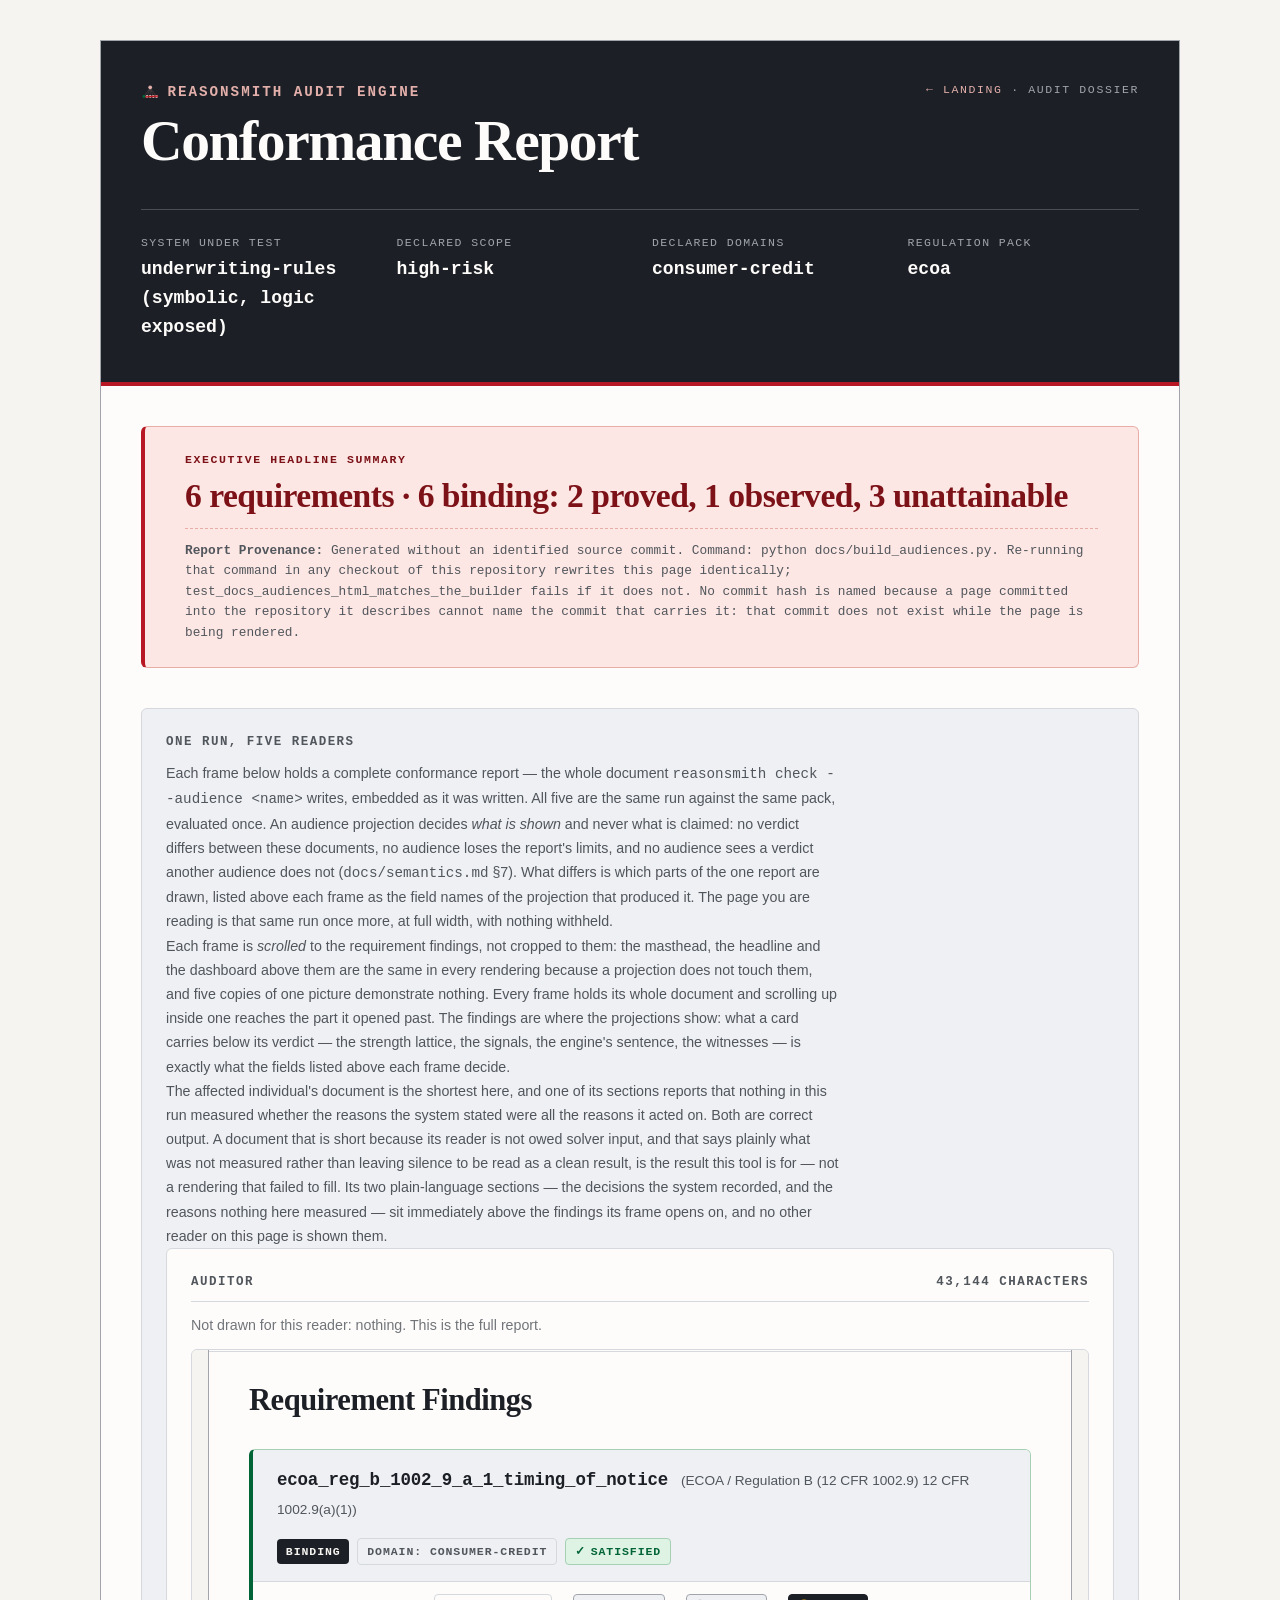
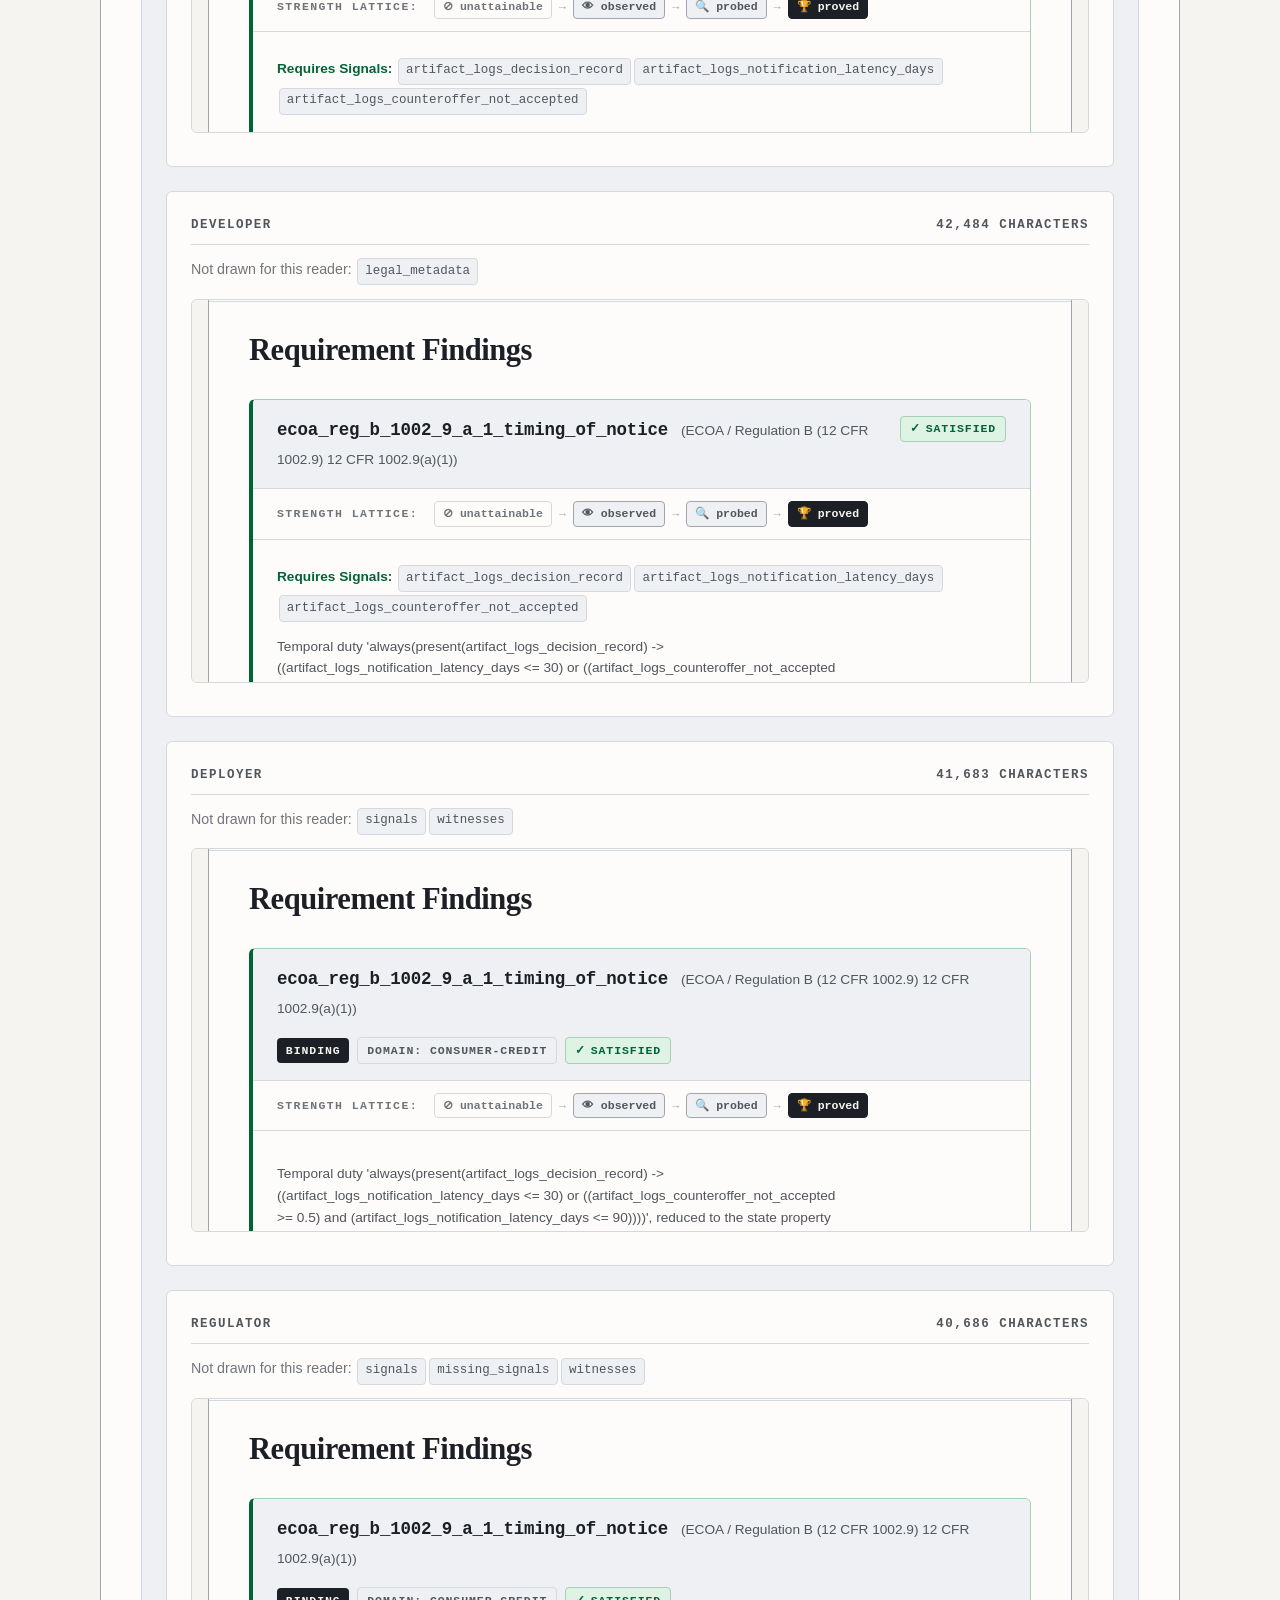
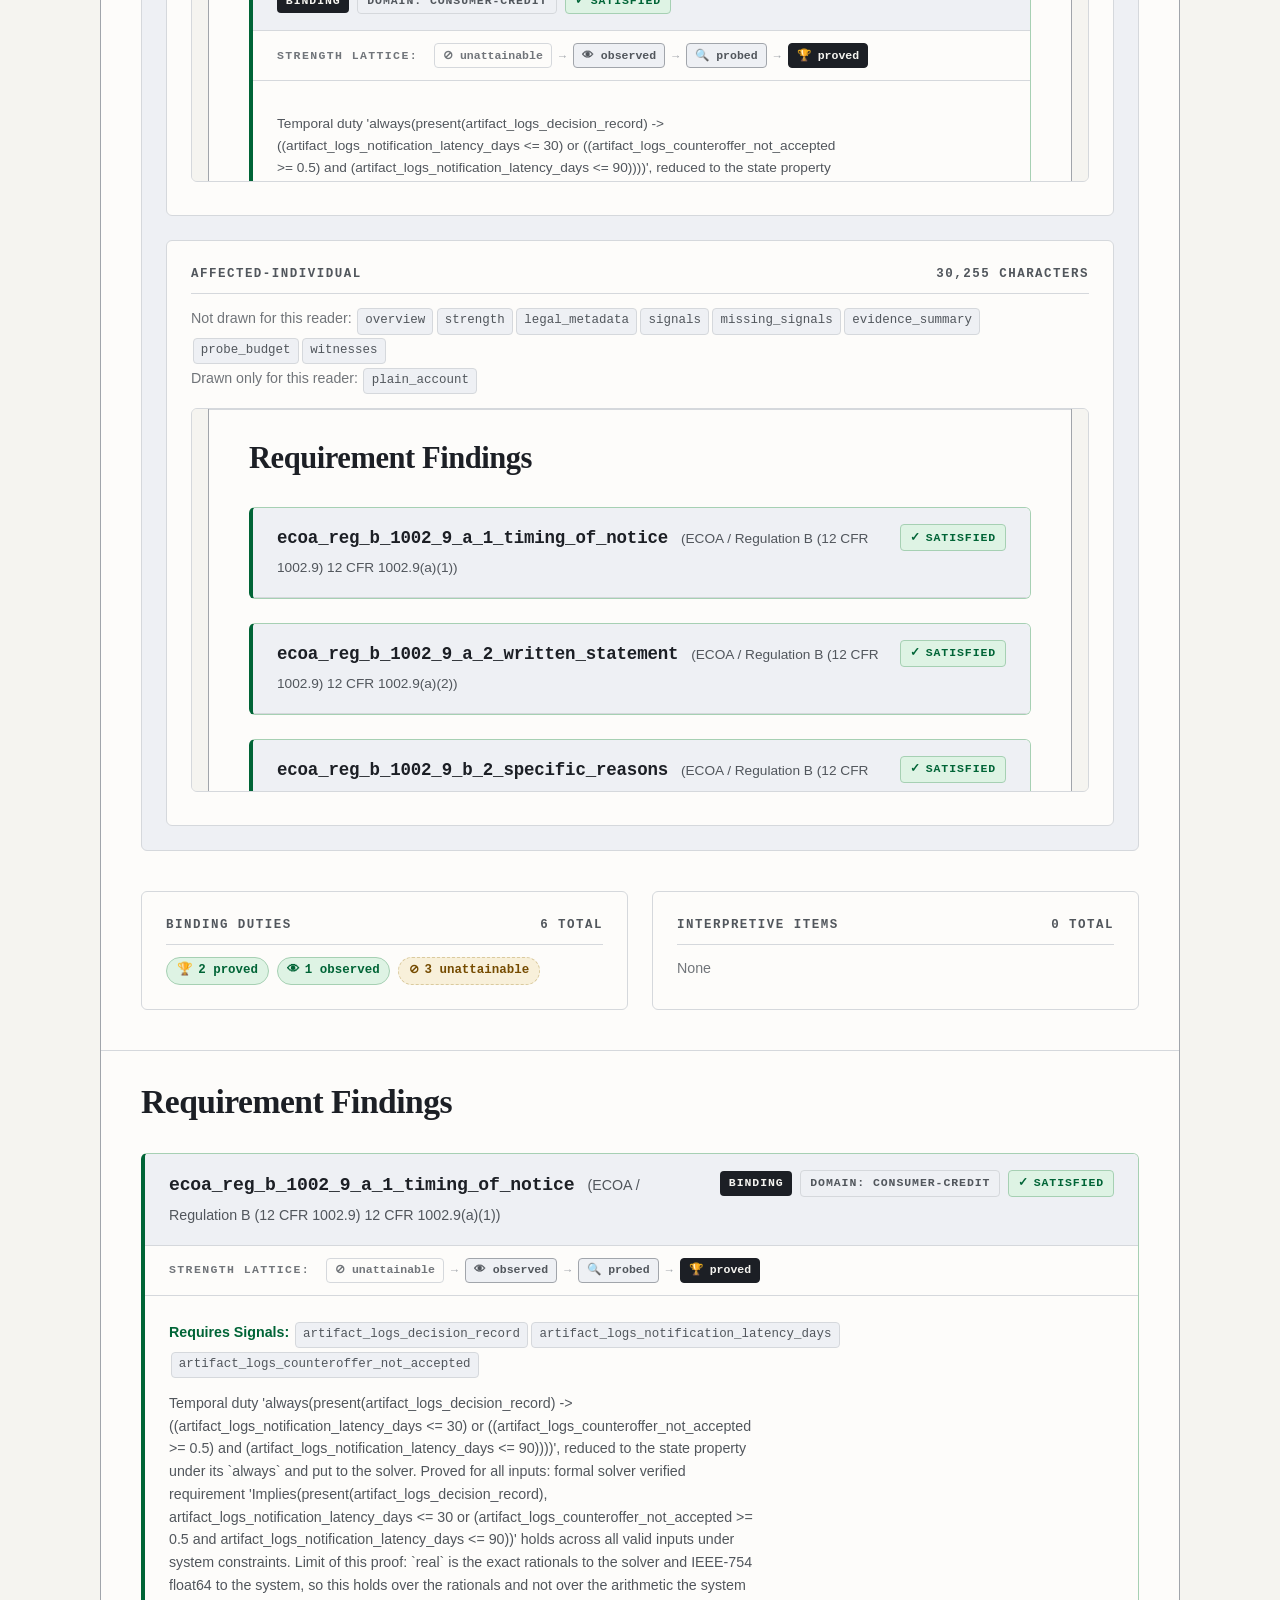
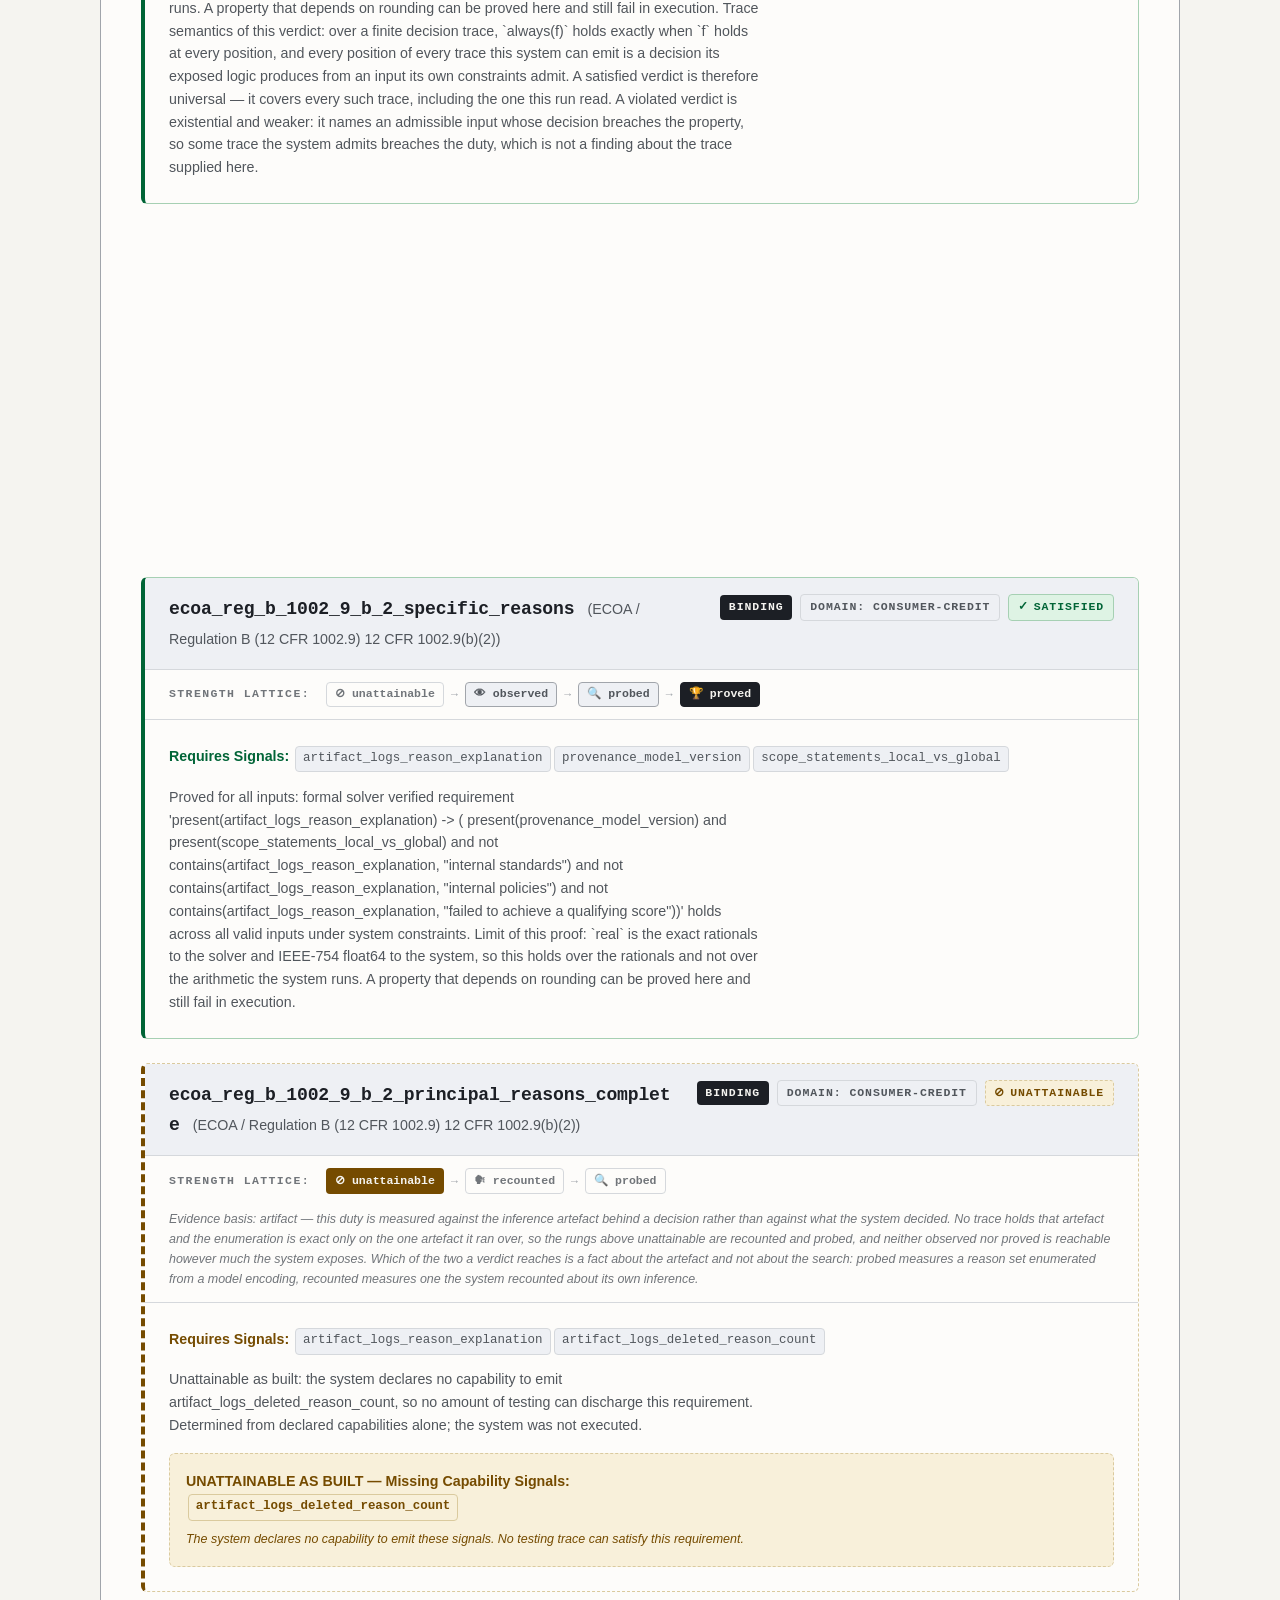
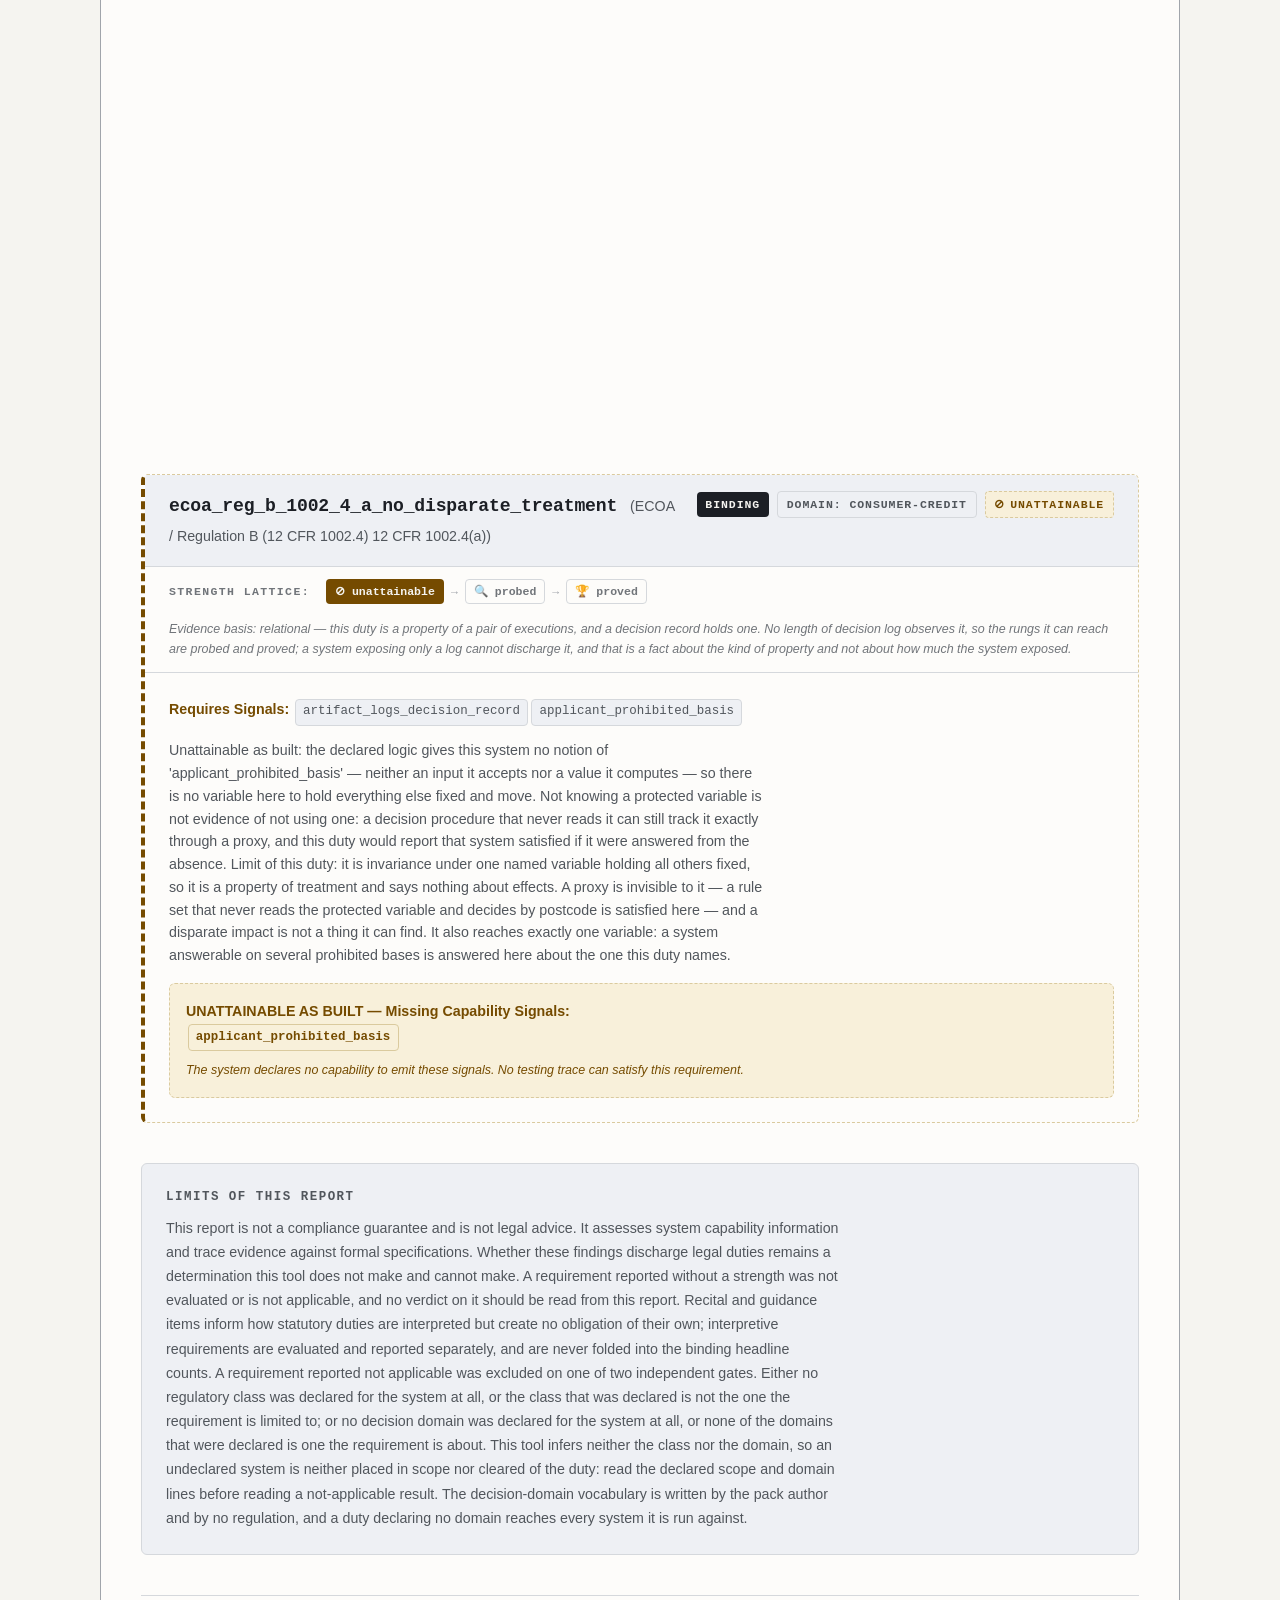
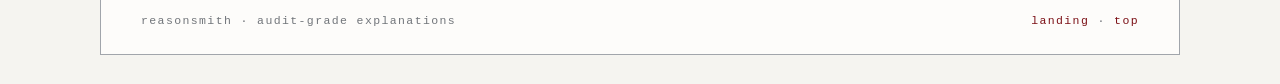
==== commit da70cd1e: "chore: sync generated pages from eduardstan/reasonsmith@main" ====
--- a/audiences.html
+++ b/audiences.html
@@ -720,7 +720,7 @@
         <div class="split-card">
           <div class="split-card-header">
             <span>auditor</span>
-            <span>42,755 characters</span>
+            <span>43,144 characters</span>
           </div>
           <p class="text-muted">Not drawn for this reader: nothing. This is the full report.</p>
           <iframe title="The auditor rendering of this run" onload="var w=this.contentWindow,e=w.document.getElementById(&#x27;findings&#x27;);if(e)w.scrollTo(0,e.getBoundingClientRect().top+w.scrollY)" loading="lazy" style="width: 100%; height: 24rem; margin-top: var(--space-xs); border: 1px solid var(--line); border-radius: var(--radius); background: var(--paper);" srcdoc="&lt;!DOCTYPE html&gt;
@@ -1535,7 +1535,7 @@
           &lt;/header&gt;
           &lt;div class=&quot;lattice-container&quot;&gt;
             &lt;span class=&quot;lattice-label&quot;&gt;Strength Lattice:&lt;/span&gt;
-            &lt;div class=&quot;lattice-track&quot;&gt;&lt;span class=&quot;lattice-step active-unattainable&quot;&gt;&lt;span aria-hidden=&quot;true&quot;&gt;⊘&lt;/span&gt; unattainable&lt;/span&gt;&lt;span class=&quot;lattice-arrow&quot;&gt;&amp;rarr;&lt;/span&gt;&lt;span class=&quot;lattice-step &quot;&gt;&lt;span aria-hidden=&quot;true&quot;&gt;🔍&lt;/span&gt; probed&lt;/span&gt;&lt;/div&gt;&lt;div class=&quot;lattice-basis&quot;&gt;Evidence basis: artifact — this duty is measured against the inference artefact behind a decision rather than against what the system decided. No trace holds that artefact and the enumeration is exact only on the one artefact it ran over, so probed is the only rung above unattainable and nothing the system exposes raises it.&lt;/div&gt;
+            &lt;div class=&quot;lattice-track&quot;&gt;&lt;span class=&quot;lattice-step active-unattainable&quot;&gt;&lt;span aria-hidden=&quot;true&quot;&gt;⊘&lt;/span&gt; unattainable&lt;/span&gt;&lt;span class=&quot;lattice-arrow&quot;&gt;&amp;rarr;&lt;/span&gt;&lt;span class=&quot;lattice-step &quot;&gt;&lt;span aria-hidden=&quot;true&quot;&gt;🗣&lt;/span&gt; recounted&lt;/span&gt;&lt;span class=&quot;lattice-arrow&quot;&gt;&amp;rarr;&lt;/span&gt;&lt;span class=&quot;lattice-step &quot;&gt;&lt;span aria-hidden=&quot;true&quot;&gt;🔍&lt;/span&gt; probed&lt;/span&gt;&lt;/div&gt;&lt;div class=&quot;lattice-basis&quot;&gt;Evidence basis: artifact — this duty is measured against the inference artefact behind a decision rather than against what the system decided. No trace holds that artefact and the enumeration is exact only on the one artefact it ran over, so the rungs above unattainable are recounted and probed, and neither observed nor proved is reachable however much the system exposes. Which of the two a verdict reaches is a fact about the artefact and not about the search: probed measures a reason set enumerated from a model encoding, recounted measures one the system recounted about its own inference.&lt;/div&gt;
           &lt;/div&gt;
           &lt;div class=&quot;req-card-body&quot;&gt;
             &lt;div class=&quot;signal-list&quot;&gt;
@@ -1653,7 +1653,7 @@
         <div class="split-card">
           <div class="split-card-header">
             <span>developer</span>
-            <span>42,095 characters</span>
+            <span>42,484 characters</span>
           </div>
           <p class="text-muted">Not drawn for this reader: <span class="signal-tag">legal_metadata</span></p>
           <iframe title="The developer rendering of this run" onload="var w=this.contentWindow,e=w.document.getElementById(&#x27;findings&#x27;);if(e)w.scrollTo(0,e.getBoundingClientRect().top+w.scrollY)" loading="lazy" style="width: 100%; height: 24rem; margin-top: var(--space-xs); border: 1px solid var(--line); border-radius: var(--radius); background: var(--paper);" srcdoc="&lt;!DOCTYPE html&gt;
@@ -2468,7 +2468,7 @@
           &lt;/header&gt;
           &lt;div class=&quot;lattice-container&quot;&gt;
             &lt;span class=&quot;lattice-label&quot;&gt;Strength Lattice:&lt;/span&gt;
-            &lt;div class=&quot;lattice-track&quot;&gt;&lt;span class=&quot;lattice-step active-unattainable&quot;&gt;&lt;span aria-hidden=&quot;true&quot;&gt;⊘&lt;/span&gt; unattainable&lt;/span&gt;&lt;span class=&quot;lattice-arrow&quot;&gt;&amp;rarr;&lt;/span&gt;&lt;span class=&quot;lattice-step &quot;&gt;&lt;span aria-hidden=&quot;true&quot;&gt;🔍&lt;/span&gt; probed&lt;/span&gt;&lt;/div&gt;&lt;div class=&quot;lattice-basis&quot;&gt;Evidence basis: artifact — this duty is measured against the inference artefact behind a decision rather than against what the system decided. No trace holds that artefact and the enumeration is exact only on the one artefact it ran over, so probed is the only rung above unattainable and nothing the system exposes raises it.&lt;/div&gt;
+            &lt;div class=&quot;lattice-track&quot;&gt;&lt;span class=&quot;lattice-step active-unattainable&quot;&gt;&lt;span aria-hidden=&quot;true&quot;&gt;⊘&lt;/span&gt; unattainable&lt;/span&gt;&lt;span class=&quot;lattice-arrow&quot;&gt;&amp;rarr;&lt;/span&gt;&lt;span class=&quot;lattice-step &quot;&gt;&lt;span aria-hidden=&quot;true&quot;&gt;🗣&lt;/span&gt; recounted&lt;/span&gt;&lt;span class=&quot;lattice-arrow&quot;&gt;&amp;rarr;&lt;/span&gt;&lt;span class=&quot;lattice-step &quot;&gt;&lt;span aria-hidden=&quot;true&quot;&gt;🔍&lt;/span&gt; probed&lt;/span&gt;&lt;/div&gt;&lt;div class=&quot;lattice-basis&quot;&gt;Evidence basis: artifact — this duty is measured against the inference artefact behind a decision rather than against what the system decided. No trace holds that artefact and the enumeration is exact only on the one artefact it ran over, so the rungs above unattainable are recounted and probed, and neither observed nor proved is reachable however much the system exposes. Which of the two a verdict reaches is a fact about the artefact and not about the search: probed measures a reason set enumerated from a model encoding, recounted measures one the system recounted about its own inference.&lt;/div&gt;
           &lt;/div&gt;
           &lt;div class=&quot;req-card-body&quot;&gt;
             &lt;div class=&quot;signal-list&quot;&gt;
@@ -2586,7 +2586,7 @@
         <div class="split-card">
           <div class="split-card-header">
             <span>deployer</span>
-            <span>41,294 characters</span>
+            <span>41,683 characters</span>
           </div>
           <p class="text-muted">Not drawn for this reader: <span class="signal-tag">signals</span><span class="signal-tag">witnesses</span></p>
           <iframe title="The deployer rendering of this run" onload="var w=this.contentWindow,e=w.document.getElementById(&#x27;findings&#x27;);if(e)w.scrollTo(0,e.getBoundingClientRect().top+w.scrollY)" loading="lazy" style="width: 100%; height: 24rem; margin-top: var(--space-xs); border: 1px solid var(--line); border-radius: var(--radius); background: var(--paper);" srcdoc="&lt;!DOCTYPE html&gt;
@@ -3395,7 +3395,7 @@
           &lt;/header&gt;
           &lt;div class=&quot;lattice-container&quot;&gt;
             &lt;span class=&quot;lattice-label&quot;&gt;Strength Lattice:&lt;/span&gt;
-            &lt;div class=&quot;lattice-track&quot;&gt;&lt;span class=&quot;lattice-step active-unattainable&quot;&gt;&lt;span aria-hidden=&quot;true&quot;&gt;⊘&lt;/span&gt; unattainable&lt;/span&gt;&lt;span class=&quot;lattice-arrow&quot;&gt;&amp;rarr;&lt;/span&gt;&lt;span class=&quot;lattice-step &quot;&gt;&lt;span aria-hidden=&quot;true&quot;&gt;🔍&lt;/span&gt; probed&lt;/span&gt;&lt;/div&gt;&lt;div class=&quot;lattice-basis&quot;&gt;Evidence basis: artifact — this duty is measured against the inference artefact behind a decision rather than against what the system decided. No trace holds that artefact and the enumeration is exact only on the one artefact it ran over, so probed is the only rung above unattainable and nothing the system exposes raises it.&lt;/div&gt;
+            &lt;div class=&quot;lattice-track&quot;&gt;&lt;span class=&quot;lattice-step active-unattainable&quot;&gt;&lt;span aria-hidden=&quot;true&quot;&gt;⊘&lt;/span&gt; unattainable&lt;/span&gt;&lt;span class=&quot;lattice-arrow&quot;&gt;&amp;rarr;&lt;/span&gt;&lt;span class=&quot;lattice-step &quot;&gt;&lt;span aria-hidden=&quot;true&quot;&gt;🗣&lt;/span&gt; recounted&lt;/span&gt;&lt;span class=&quot;lattice-arrow&quot;&gt;&amp;rarr;&lt;/span&gt;&lt;span class=&quot;lattice-step &quot;&gt;&lt;span aria-hidden=&quot;true&quot;&gt;🔍&lt;/span&gt; probed&lt;/span&gt;&lt;/div&gt;&lt;div class=&quot;lattice-basis&quot;&gt;Evidence basis: artifact — this duty is measured against the inference artefact behind a decision rather than against what the system decided. No trace holds that artefact and the enumeration is exact only on the one artefact it ran over, so the rungs above unattainable are recounted and probed, and neither observed nor proved is reachable however much the system exposes. Which of the two a verdict reaches is a fact about the artefact and not about the search: probed measures a reason set enumerated from a model encoding, recounted measures one the system recounted about its own inference.&lt;/div&gt;
           &lt;/div&gt;
           &lt;div class=&quot;req-card-body&quot;&gt;
 
@@ -3507,7 +3507,7 @@
         <div class="split-card">
           <div class="split-card-header">
             <span>regulator</span>
-            <span>40,297 characters</span>
+            <span>40,686 characters</span>
           </div>
           <p class="text-muted">Not drawn for this reader: <span class="signal-tag">signals</span><span class="signal-tag">missing_signals</span><span class="signal-tag">witnesses</span></p>
           <iframe title="The regulator rendering of this run" onload="var w=this.contentWindow,e=w.document.getElementById(&#x27;findings&#x27;);if(e)w.scrollTo(0,e.getBoundingClientRect().top+w.scrollY)" loading="lazy" style="width: 100%; height: 24rem; margin-top: var(--space-xs); border: 1px solid var(--line); border-radius: var(--radius); background: var(--paper);" srcdoc="&lt;!DOCTYPE html&gt;
@@ -4316,7 +4316,7 @@
           &lt;/header&gt;
           &lt;div class=&quot;lattice-container&quot;&gt;
             &lt;span class=&quot;lattice-label&quot;&gt;Strength Lattice:&lt;/span&gt;
-            &lt;div class=&quot;lattice-track&quot;&gt;&lt;span class=&quot;lattice-step active-unattainable&quot;&gt;&lt;span aria-hidden=&quot;true&quot;&gt;⊘&lt;/span&gt; unattainable&lt;/span&gt;&lt;span class=&quot;lattice-arrow&quot;&gt;&amp;rarr;&lt;/span&gt;&lt;span class=&quot;lattice-step &quot;&gt;&lt;span aria-hidden=&quot;true&quot;&gt;🔍&lt;/span&gt; probed&lt;/span&gt;&lt;/div&gt;&lt;div class=&quot;lattice-basis&quot;&gt;Evidence basis: artifact — this duty is measured against the inference artefact behind a decision rather than against what the system decided. No trace holds that artefact and the enumeration is exact only on the one artefact it ran over, so probed is the only rung above unattainable and nothing the system exposes raises it.&lt;/div&gt;
+            &lt;div class=&quot;lattice-track&quot;&gt;&lt;span class=&quot;lattice-step active-unattainable&quot;&gt;&lt;span aria-hidden=&quot;true&quot;&gt;⊘&lt;/span&gt; unattainable&lt;/span&gt;&lt;span class=&quot;lattice-arrow&quot;&gt;&amp;rarr;&lt;/span&gt;&lt;span class=&quot;lattice-step &quot;&gt;&lt;span aria-hidden=&quot;true&quot;&gt;🗣&lt;/span&gt; recounted&lt;/span&gt;&lt;span class=&quot;lattice-arrow&quot;&gt;&amp;rarr;&lt;/span&gt;&lt;span class=&quot;lattice-step &quot;&gt;&lt;span aria-hidden=&quot;true&quot;&gt;🔍&lt;/span&gt; probed&lt;/span&gt;&lt;/div&gt;&lt;div class=&quot;lattice-basis&quot;&gt;Evidence basis: artifact — this duty is measured against the inference artefact behind a decision rather than against what the system decided. No trace holds that artefact and the enumeration is exact only on the one artefact it ran over, so the rungs above unattainable are recounted and probed, and neither observed nor proved is reachable however much the system exposes. Which of the two a verdict reaches is a fact about the artefact and not about the search: probed measures a reason set enumerated from a model encoding, recounted measures one the system recounted about its own inference.&lt;/div&gt;
           &lt;/div&gt;
           &lt;div class=&quot;req-card-body&quot;&gt;
 
@@ -5394,7 +5394,7 @@
           </header>
           <div class="lattice-container">
             <span class="lattice-label">Strength Lattice:</span>
-            <div class="lattice-track"><span class="lattice-step active-unattainable"><span aria-hidden="true">⊘</span> unattainable</span><span class="lattice-arrow">&rarr;</span><span class="lattice-step "><span aria-hidden="true">🔍</span> probed</span></div><div class="lattice-basis">Evidence basis: artifact — this duty is measured against the inference artefact behind a decision rather than against what the system decided. No trace holds that artefact and the enumeration is exact only on the one artefact it ran over, so probed is the only rung above unattainable and nothing the system exposes raises it.</div>
+            <div class="lattice-track"><span class="lattice-step active-unattainable"><span aria-hidden="true">⊘</span> unattainable</span><span class="lattice-arrow">&rarr;</span><span class="lattice-step "><span aria-hidden="true">🗣</span> recounted</span><span class="lattice-arrow">&rarr;</span><span class="lattice-step "><span aria-hidden="true">🔍</span> probed</span></div><div class="lattice-basis">Evidence basis: artifact — this duty is measured against the inference artefact behind a decision rather than against what the system decided. No trace holds that artefact and the enumeration is exact only on the one artefact it ran over, so the rungs above unattainable are recounted and probed, and neither observed nor proved is reachable however much the system exposes. Which of the two a verdict reaches is a fact about the artefact and not about the search: probed measures a reason set enumerated from a model encoding, recounted measures one the system recounted about its own inference.</div>
           </div>
           <div class="req-card-body">
             <div class="signal-list">
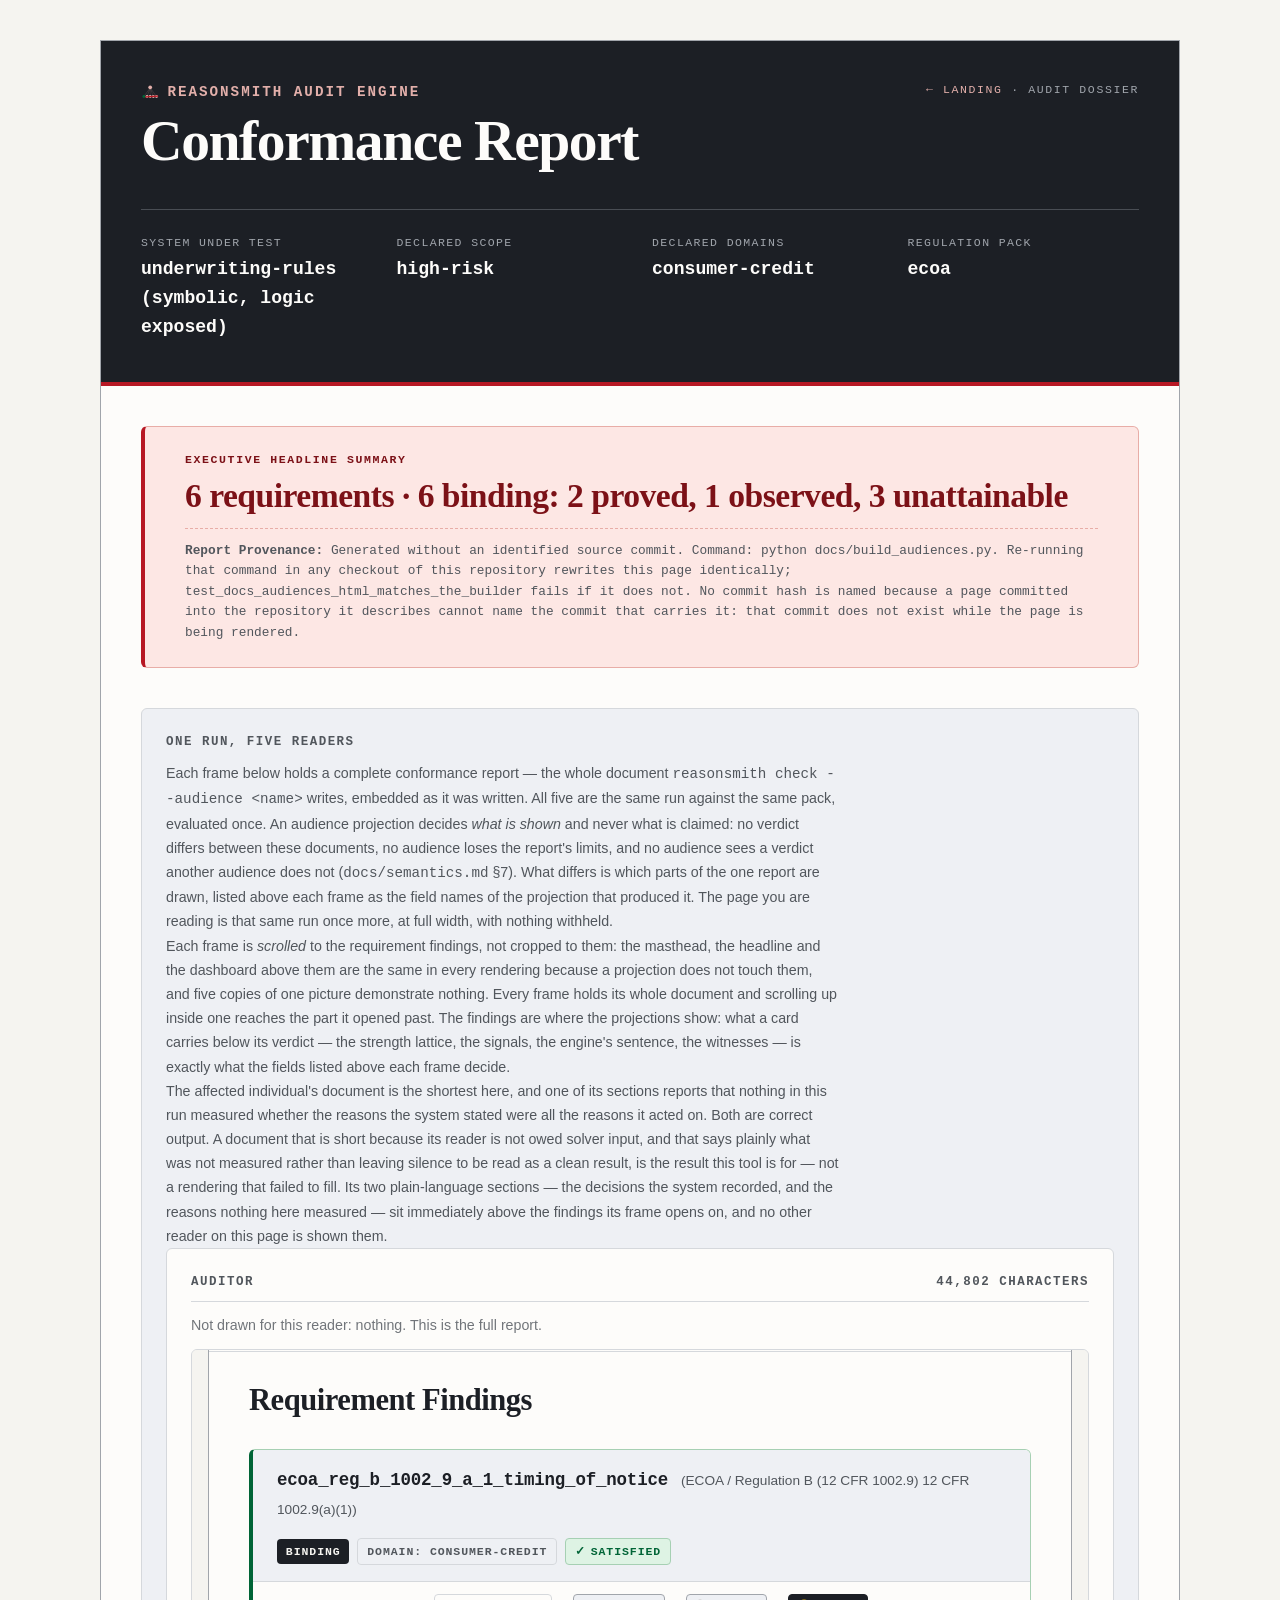
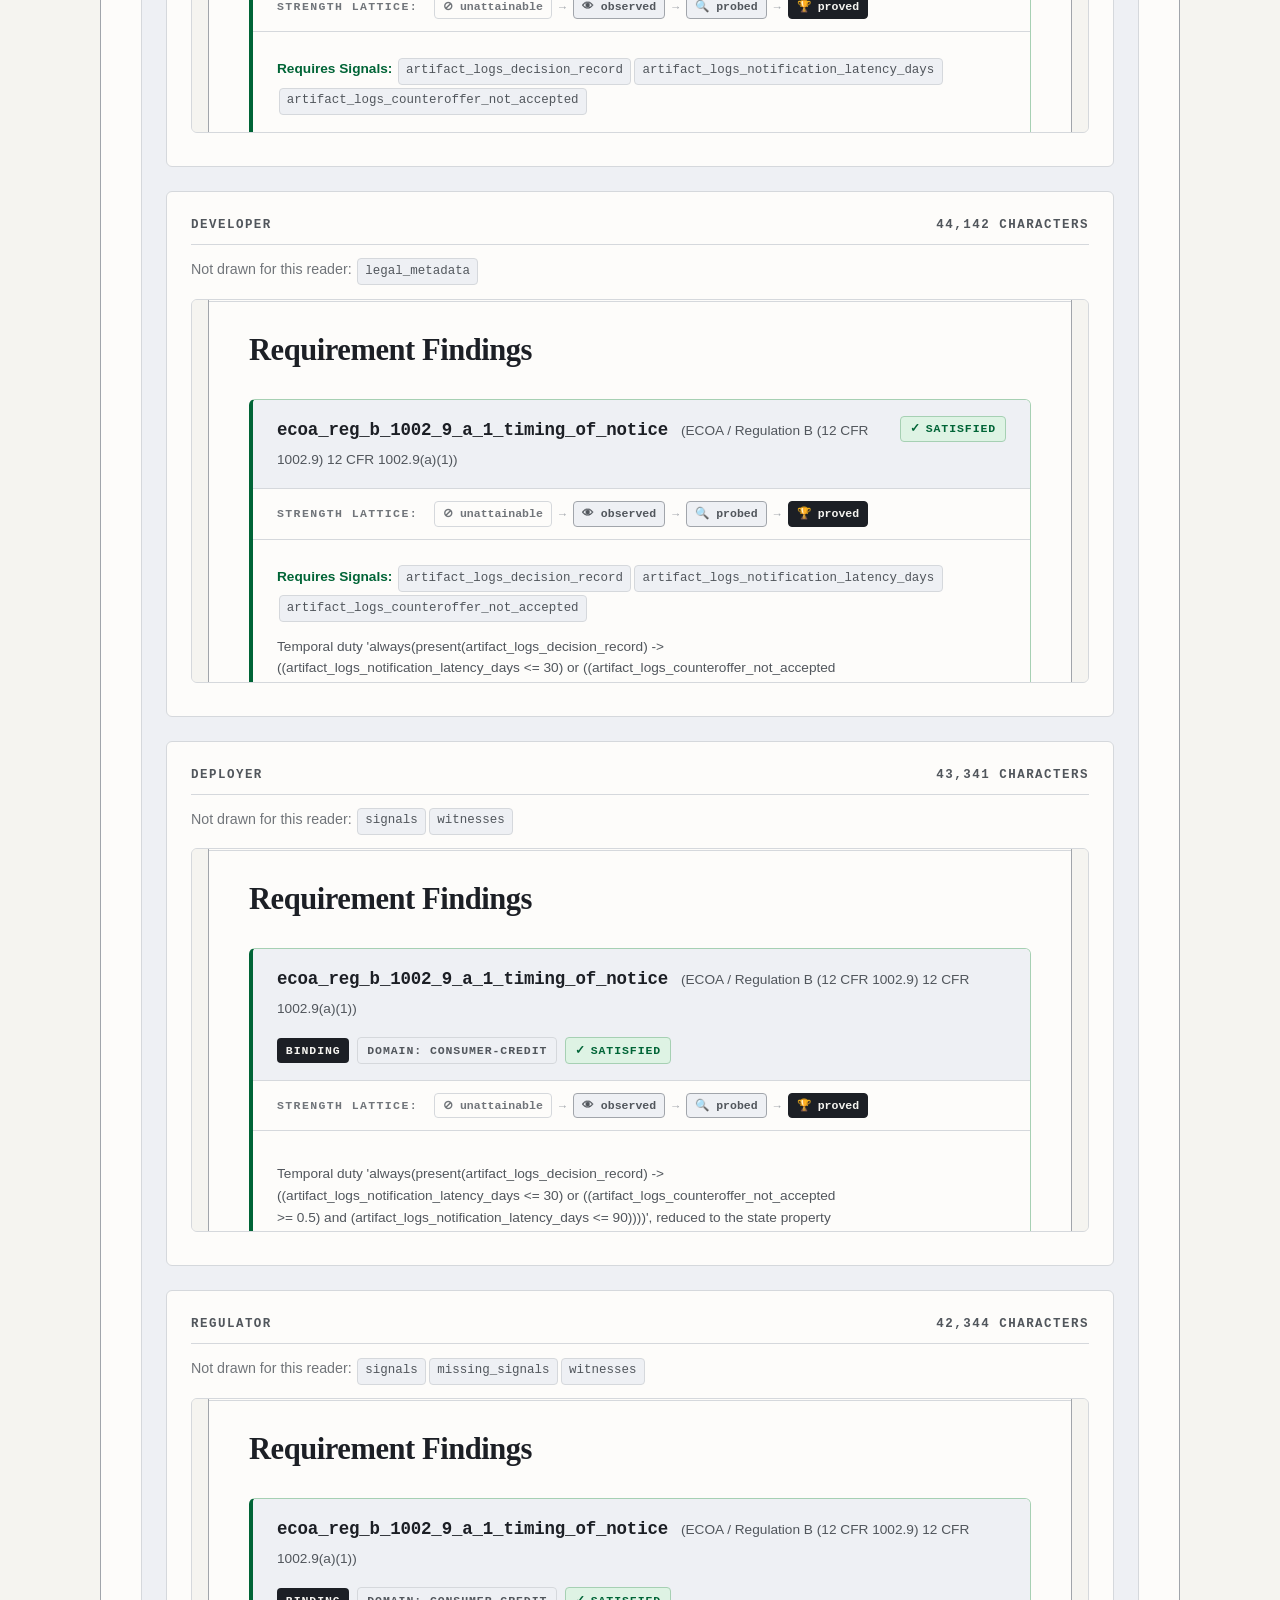
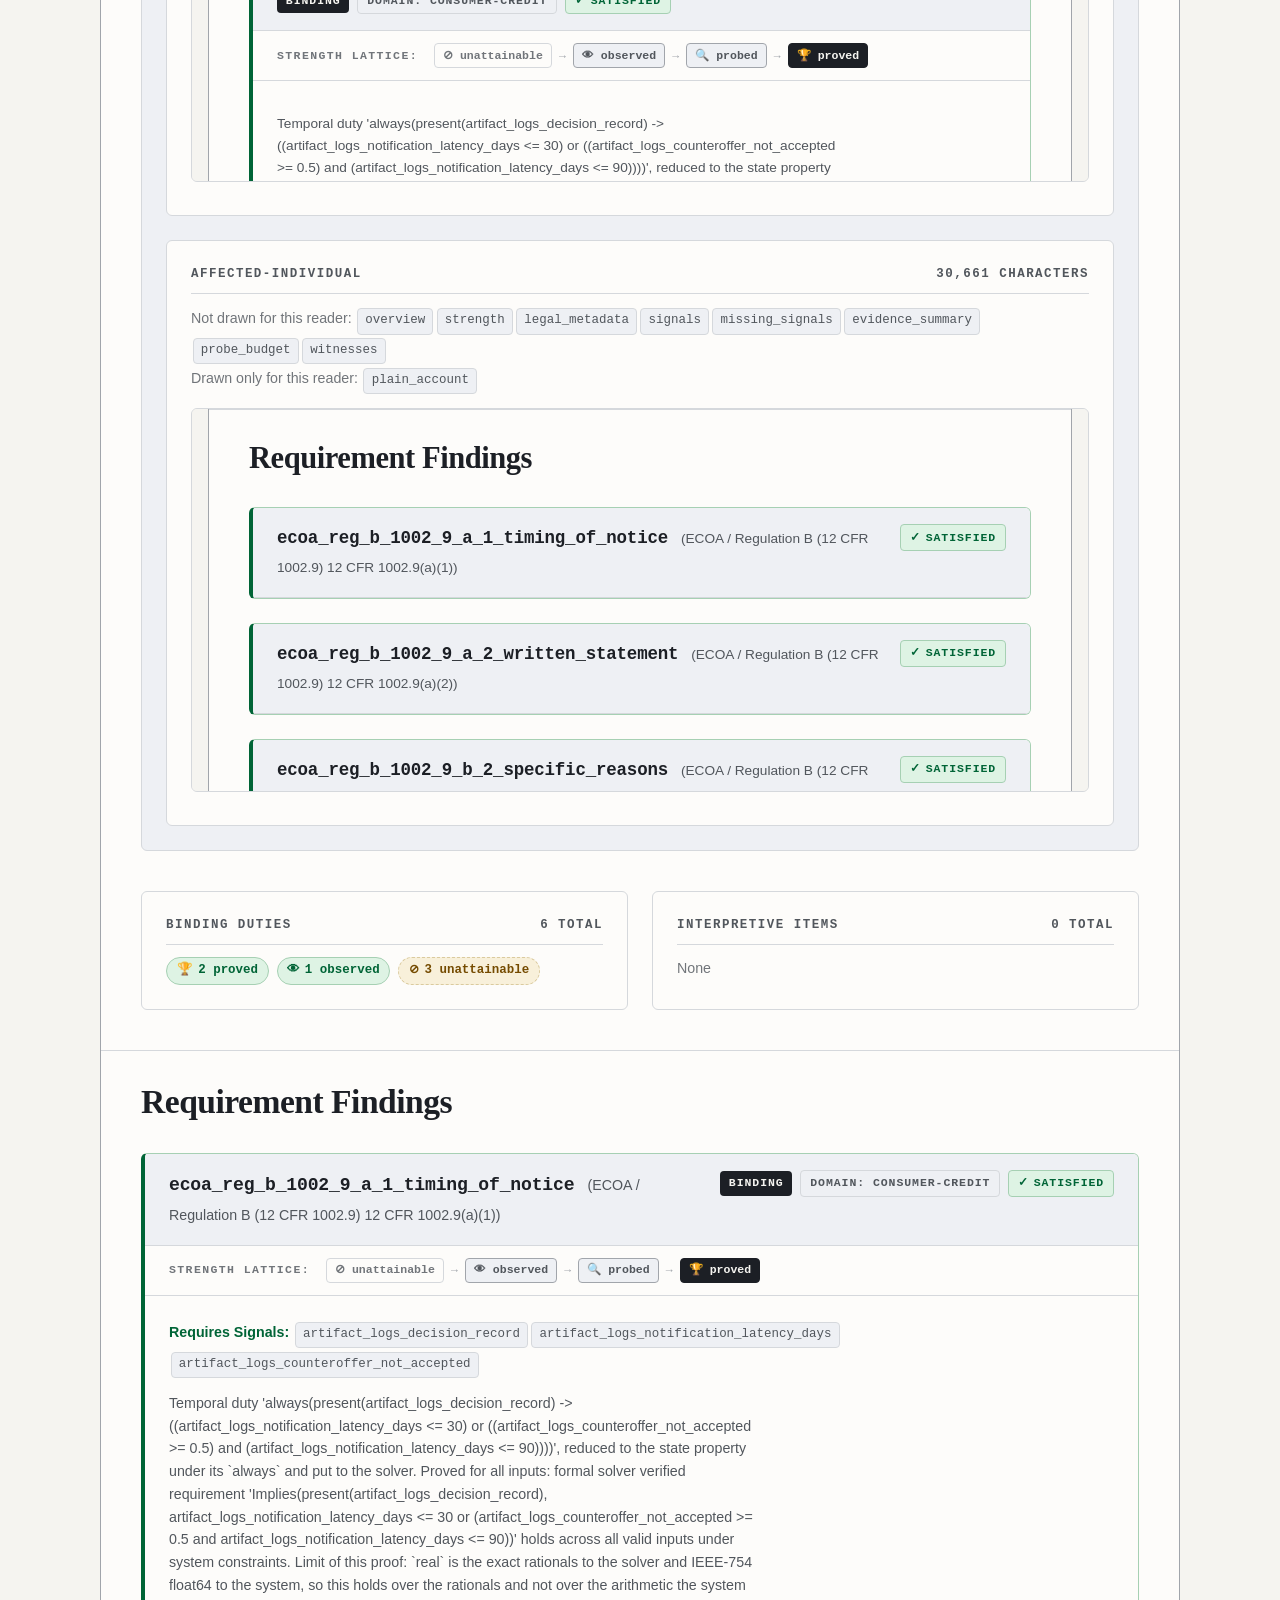
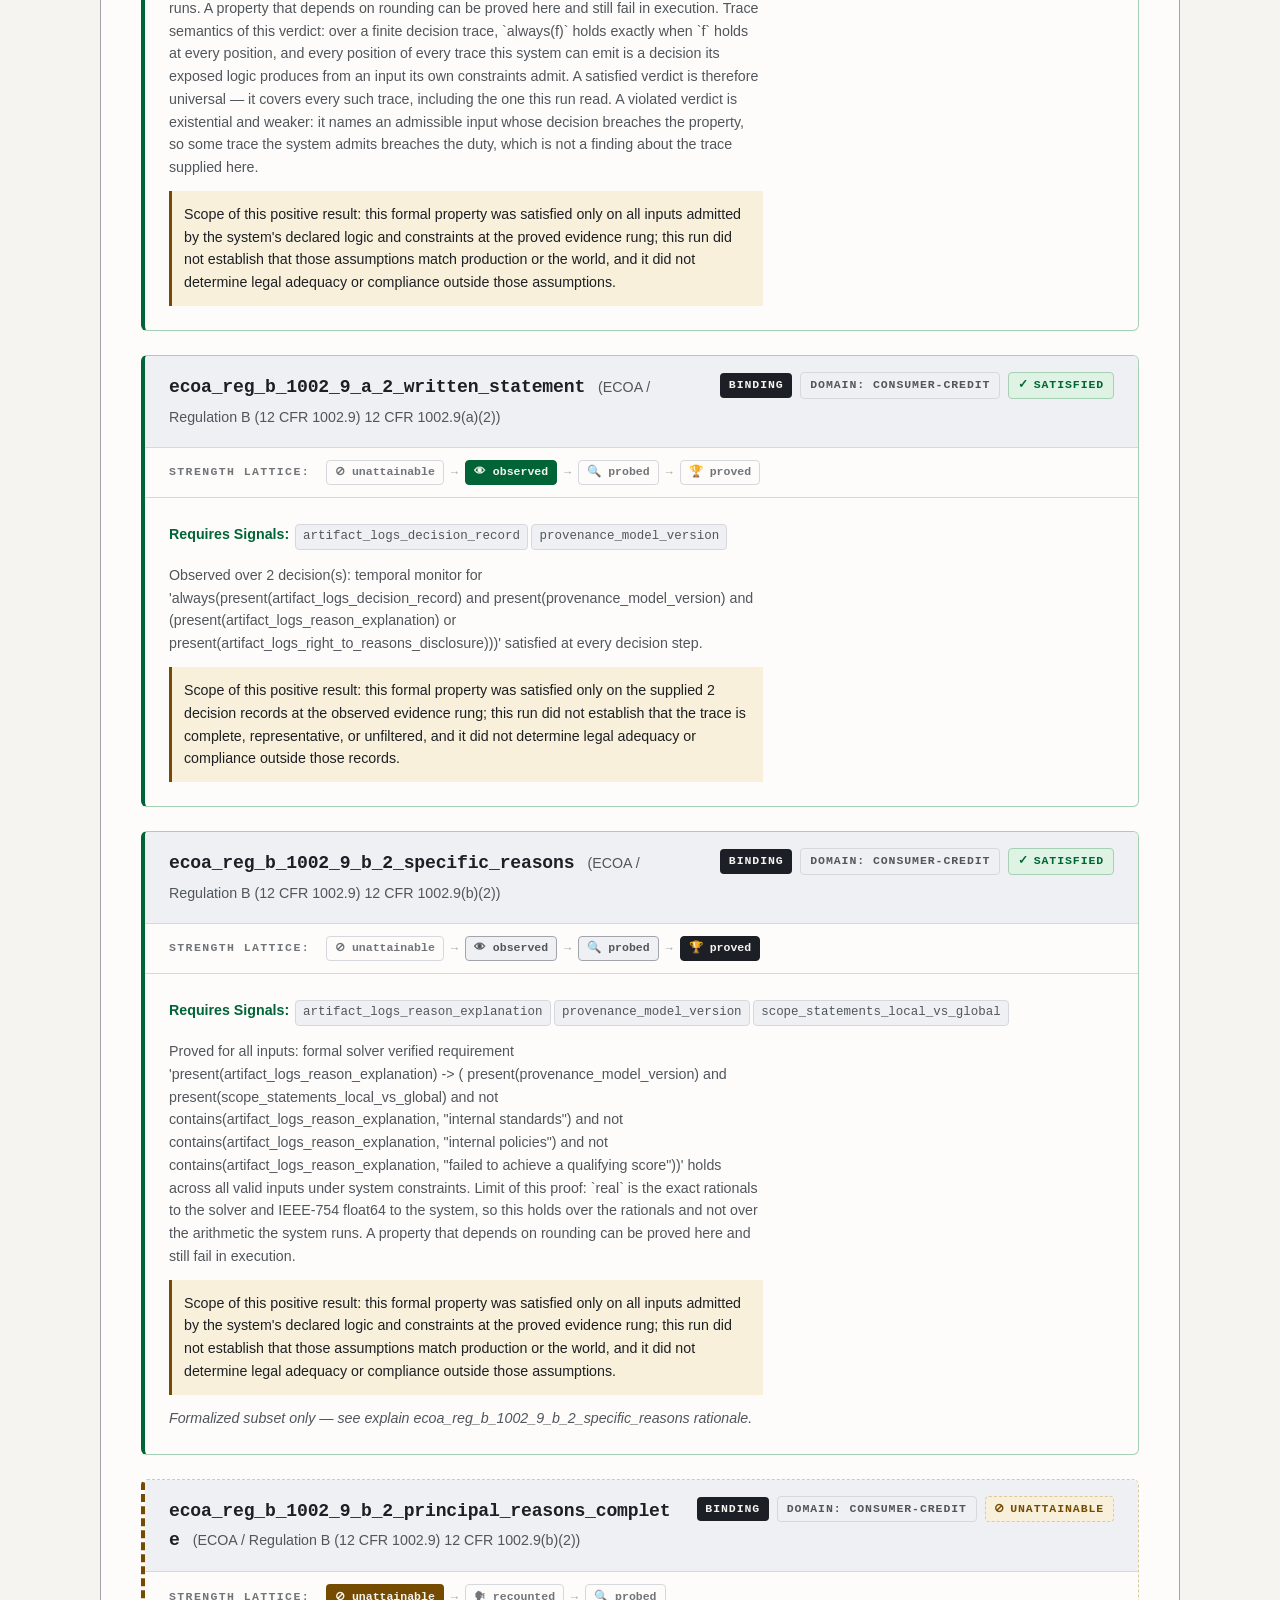
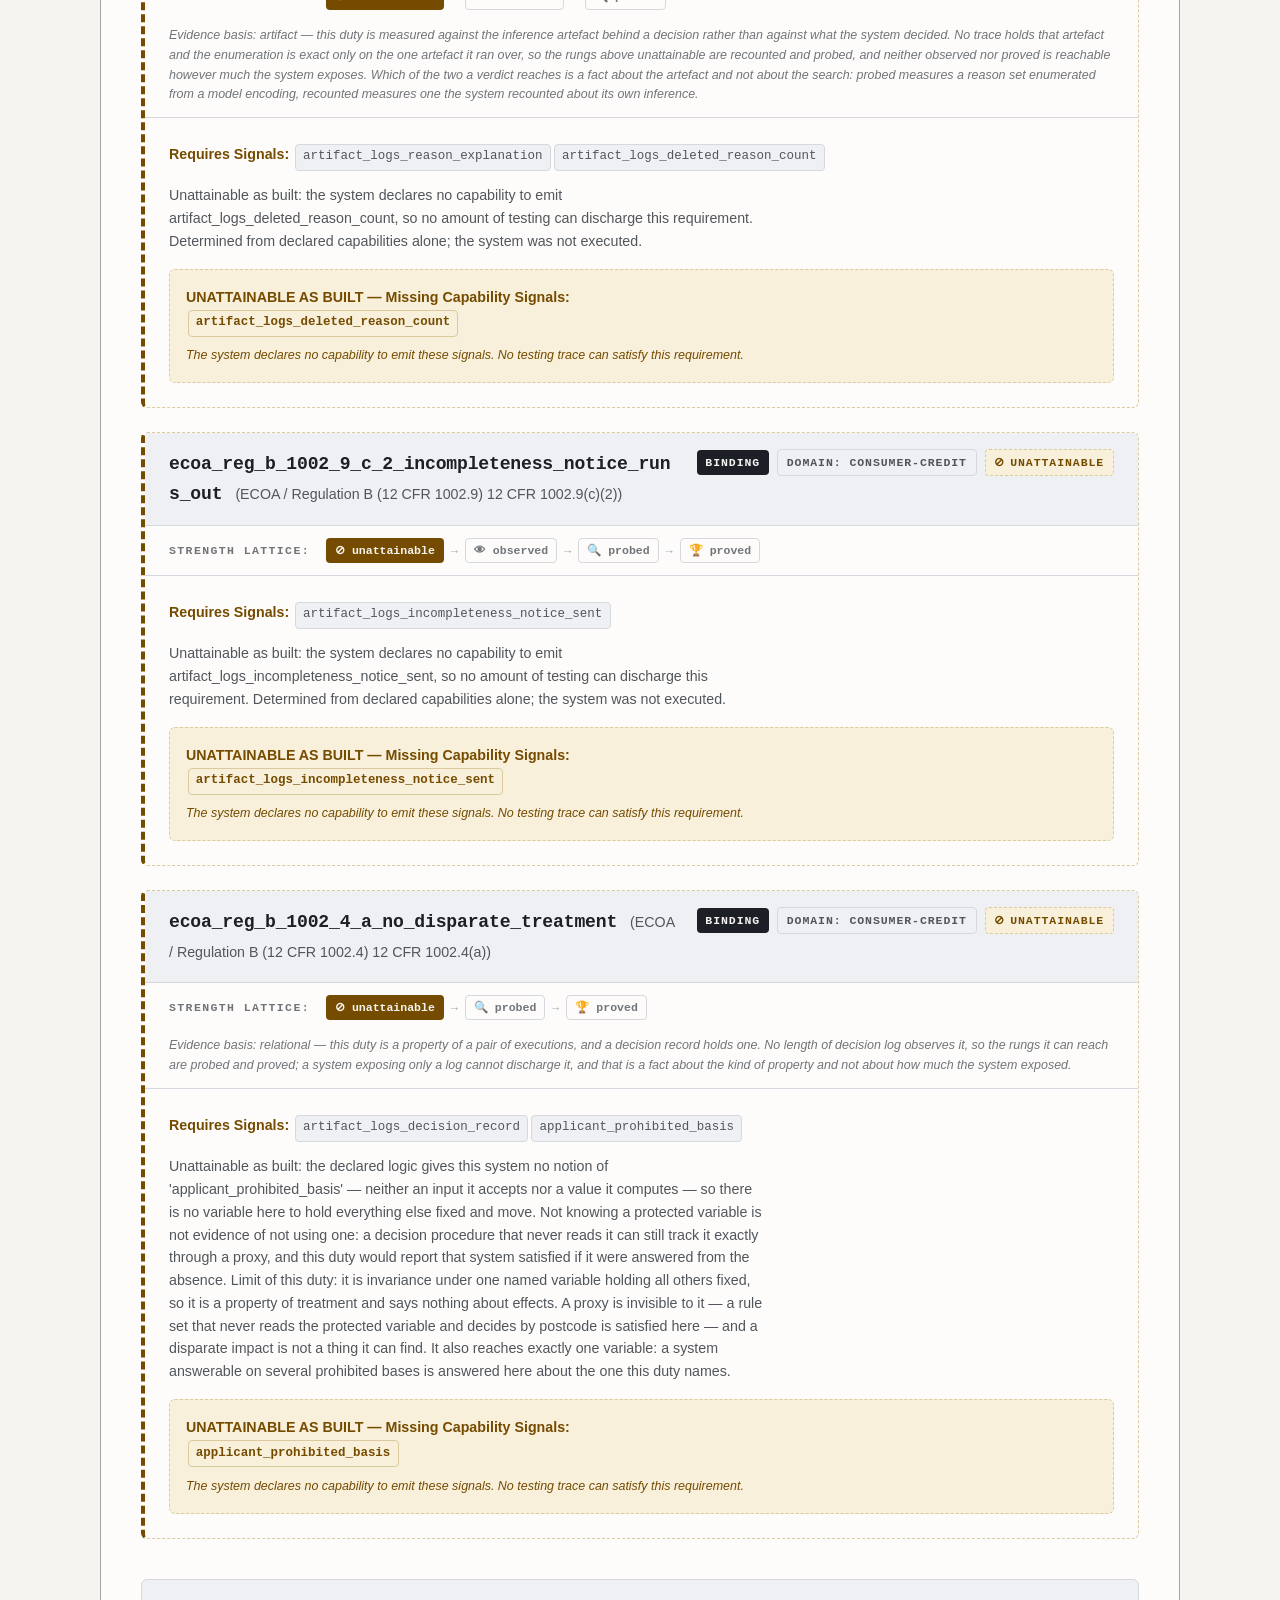
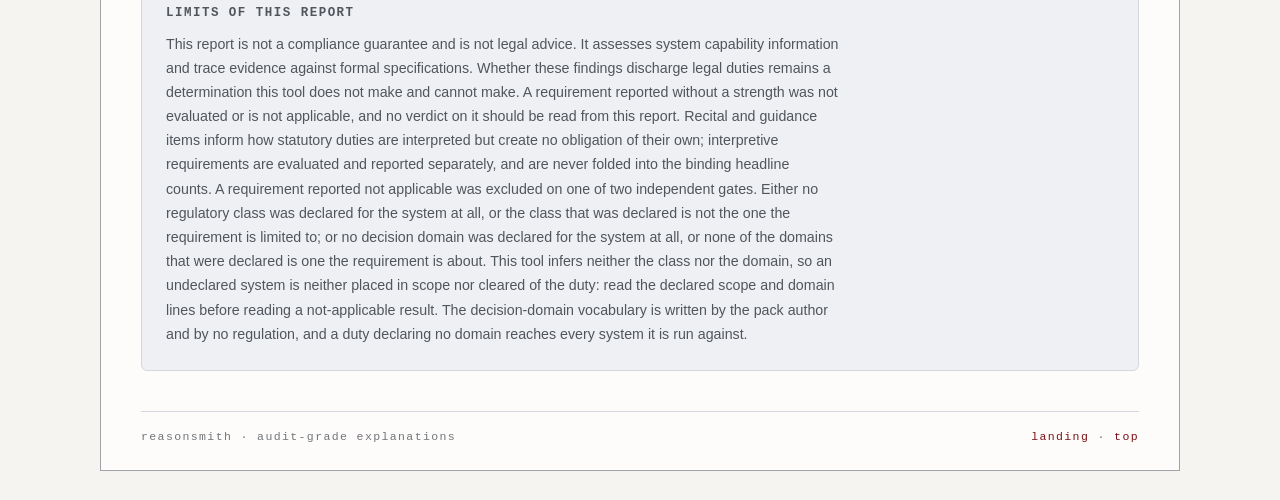
==== commit ee4bec73: "chore: sync generated pages from eduardstan/reasonsmith@main" ====
--- a/audiences.html
+++ b/audiences.html
@@ -536,6 +536,21 @@
       line-height: 1.6;
       max-width: 75ch;
       text-wrap: pretty;
+    }
+    .scope-boundary {
+      margin-top: var(--space-xs);
+      padding: var(--space-xs);
+      border-left: 3px solid var(--warn);
+      background: var(--warn-soft);
+      color: var(--ink);
+      font-size: var(--step--1);
+      max-width: 75ch;
+    }
+    .subset-marker {
+      margin-top: var(--space-xs);
+      color: var(--ink-muted);
+      font-size: var(--step--1);
+      font-style: italic;
     }
     .callout-box {
       margin-top: var(--space-s);
@@ -720,7 +735,7 @@
         <div class="split-card">
           <div class="split-card-header">
             <span>auditor</span>
-            <span>43,144 characters</span>
+            <span>44,802 characters</span>
           </div>
           <p class="text-muted">Not drawn for this reader: nothing. This is the full report.</p>
           <iframe title="The auditor rendering of this run" onload="var w=this.contentWindow,e=w.document.getElementById(&#x27;findings&#x27;);if(e)w.scrollTo(0,e.getBoundingClientRect().top+w.scrollY)" loading="lazy" style="width: 100%; height: 24rem; margin-top: var(--space-xs); border: 1px solid var(--line); border-radius: var(--radius); background: var(--paper);" srcdoc="&lt;!DOCTYPE html&gt;
@@ -1261,6 +1276,21 @@
       line-height: 1.6;
       max-width: 75ch;
       text-wrap: pretty;
+    }
+    .scope-boundary {
+      margin-top: var(--space-xs);
+      padding: var(--space-xs);
+      border-left: 3px solid var(--warn);
+      background: var(--warn-soft);
+      color: var(--ink);
+      font-size: var(--step--1);
+      max-width: 75ch;
+    }
+    .subset-marker {
+      margin-top: var(--space-xs);
+      color: var(--ink-muted);
+      font-size: var(--step--1);
+      font-style: italic;
     }
     .callout-box {
       margin-top: var(--space-s);
@@ -1464,6 +1494,8 @@
               &lt;strong&gt;Requires Signals:&lt;/strong&gt; &lt;span class=&quot;signal-tag&quot;&gt;artifact_logs_decision_record&lt;/span&gt;&lt;span class=&quot;signal-tag&quot;&gt;artifact_logs_notification_latency_days&lt;/span&gt;&lt;span class=&quot;signal-tag&quot;&gt;artifact_logs_counteroffer_not_accepted&lt;/span&gt;
             &lt;/div&gt;
             &lt;div class=&quot;evidence-summary&quot;&gt;Temporal duty &amp;#x27;always(present(artifact_logs_decision_record) -&amp;gt; ((artifact_logs_notification_latency_days &amp;lt;= 30) or ((artifact_logs_counteroffer_not_accepted &amp;gt;= 0.5) and (artifact_logs_notification_latency_days &amp;lt;= 90))))&amp;#x27;, reduced to the state property under its `always` and put to the solver. Proved for all inputs: formal solver verified requirement &amp;#x27;Implies(present(artifact_logs_decision_record), artifact_logs_notification_latency_days &amp;lt;= 30 or (artifact_logs_counteroffer_not_accepted &amp;gt;= 0.5 and artifact_logs_notification_latency_days &amp;lt;= 90))&amp;#x27; holds across all valid inputs under system constraints. Limit of this proof: `real` is the exact rationals to the solver and IEEE-754 float64 to the system, so this holds over the rationals and not over the arithmetic the system runs. A property that depends on rounding can be proved here and still fail in execution. Trace semantics of this verdict: over a finite decision trace, `always(f)` holds exactly when `f` holds at every position, and every position of every trace this system can emit is a decision its exposed logic produces from an input its own constraints admit. A satisfied verdict is therefore universal — it covers every such trace, including the one this run read. A violated verdict is existential and weaker: it names an admissible input whose decision breaches the property, so some trace the system admits breaches the duty, which is not a finding about the trace supplied here.&lt;/div&gt;
+            &lt;div class=&quot;scope-boundary&quot;&gt;Scope of this positive result: this formal property was satisfied only on all inputs admitted by the system&amp;#x27;s declared logic and constraints at the proved evidence rung; this run did not establish that those assumptions match production or the world, and it did not determine legal adequacy or compliance outside those assumptions.&lt;/div&gt;
+
             
           &lt;/div&gt;
         &lt;/article&gt;
@@ -1490,6 +1522,8 @@
               &lt;strong&gt;Requires Signals:&lt;/strong&gt; &lt;span class=&quot;signal-tag&quot;&gt;artifact_logs_decision_record&lt;/span&gt;&lt;span class=&quot;signal-tag&quot;&gt;provenance_model_version&lt;/span&gt;
             &lt;/div&gt;
             &lt;div class=&quot;evidence-summary&quot;&gt;Observed over 2 decision(s): temporal monitor for &amp;#x27;always(present(artifact_logs_decision_record) and present(provenance_model_version) and (present(artifact_logs_reason_explanation) or present(artifact_logs_right_to_reasons_disclosure)))&amp;#x27; satisfied at every decision step.&lt;/div&gt;
+            &lt;div class=&quot;scope-boundary&quot;&gt;Scope of this positive result: this formal property was satisfied only on the supplied 2 decision records at the observed evidence rung; this run did not establish that the trace is complete, representative, or unfiltered, and it did not determine legal adequacy or compliance outside those records.&lt;/div&gt;
+
             
           &lt;/div&gt;
         &lt;/article&gt;
@@ -1516,6 +1550,8 @@
               &lt;strong&gt;Requires Signals:&lt;/strong&gt; &lt;span class=&quot;signal-tag&quot;&gt;artifact_logs_reason_explanation&lt;/span&gt;&lt;span class=&quot;signal-tag&quot;&gt;provenance_model_version&lt;/span&gt;&lt;span class=&quot;signal-tag&quot;&gt;scope_statements_local_vs_global&lt;/span&gt;
             &lt;/div&gt;
             &lt;div class=&quot;evidence-summary&quot;&gt;Proved for all inputs: formal solver verified requirement &amp;#x27;present(artifact_logs_reason_explanation) -&amp;gt; ( present(provenance_model_version) and present(scope_statements_local_vs_global) and not contains(artifact_logs_reason_explanation, &amp;quot;internal standards&amp;quot;) and not contains(artifact_logs_reason_explanation, &amp;quot;internal policies&amp;quot;) and not contains(artifact_logs_reason_explanation, &amp;quot;failed to achieve a qualifying score&amp;quot;))&amp;#x27; holds across all valid inputs under system constraints. Limit of this proof: `real` is the exact rationals to the solver and IEEE-754 float64 to the system, so this holds over the rationals and not over the arithmetic the system runs. A property that depends on rounding can be proved here and still fail in execution.&lt;/div&gt;
+            &lt;div class=&quot;scope-boundary&quot;&gt;Scope of this positive result: this formal property was satisfied only on all inputs admitted by the system&amp;#x27;s declared logic and constraints at the proved evidence rung; this run did not establish that those assumptions match production or the world, and it did not determine legal adequacy or compliance outside those assumptions.&lt;/div&gt;
+            &lt;div class=&quot;subset-marker&quot;&gt;Formalized subset only — see explain ecoa_reg_b_1002_9_b_2_specific_reasons rationale.&lt;/div&gt;
             
           &lt;/div&gt;
         &lt;/article&gt;
@@ -1542,6 +1578,8 @@
               &lt;strong&gt;Requires Signals:&lt;/strong&gt; &lt;span class=&quot;signal-tag&quot;&gt;artifact_logs_reason_explanation&lt;/span&gt;&lt;span class=&quot;signal-tag&quot;&gt;artifact_logs_deleted_reason_count&lt;/span&gt;
             &lt;/div&gt;
             &lt;div class=&quot;evidence-summary&quot;&gt;Unattainable as built: the system declares no capability to emit artifact_logs_deleted_reason_count, so no amount of testing can discharge this requirement. Determined from declared capabilities alone; the system was not executed.&lt;/div&gt;
+
+
             &lt;div class=&quot;callout-box callout-unattainable&quot;&gt;&lt;strong&gt;UNATTAINABLE AS BUILT — Missing Capability Signals:&lt;/strong&gt;&lt;br&gt;&lt;span class=&quot;signal-tag missing&quot;&gt;artifact_logs_deleted_reason_count&lt;/span&gt;&lt;div class=&quot;callout-note&quot;&gt;The system declares no capability to emit these signals. No testing trace can satisfy this requirement.&lt;/div&gt;&lt;/div&gt;
           &lt;/div&gt;
         &lt;/article&gt;
@@ -1568,6 +1606,8 @@
               &lt;strong&gt;Requires Signals:&lt;/strong&gt; &lt;span class=&quot;signal-tag&quot;&gt;artifact_logs_incompleteness_notice_sent&lt;/span&gt;
             &lt;/div&gt;
             &lt;div class=&quot;evidence-summary&quot;&gt;Unattainable as built: the system declares no capability to emit artifact_logs_incompleteness_notice_sent, so no amount of testing can discharge this requirement. Determined from declared capabilities alone; the system was not executed.&lt;/div&gt;
+
+
             &lt;div class=&quot;callout-box callout-unattainable&quot;&gt;&lt;strong&gt;UNATTAINABLE AS BUILT — Missing Capability Signals:&lt;/strong&gt;&lt;br&gt;&lt;span class=&quot;signal-tag missing&quot;&gt;artifact_logs_incompleteness_notice_sent&lt;/span&gt;&lt;div class=&quot;callout-note&quot;&gt;The system declares no capability to emit these signals. No testing trace can satisfy this requirement.&lt;/div&gt;&lt;/div&gt;
           &lt;/div&gt;
         &lt;/article&gt;
@@ -1594,6 +1634,8 @@
               &lt;strong&gt;Requires Signals:&lt;/strong&gt; &lt;span class=&quot;signal-tag&quot;&gt;artifact_logs_decision_record&lt;/span&gt;&lt;span class=&quot;signal-tag&quot;&gt;applicant_prohibited_basis&lt;/span&gt;
             &lt;/div&gt;
             &lt;div class=&quot;evidence-summary&quot;&gt;Unattainable as built: the declared logic gives this system no notion of &amp;#x27;applicant_prohibited_basis&amp;#x27; — neither an input it accepts nor a value it computes — so there is no variable here to hold everything else fixed and move. Not knowing a protected variable is not evidence of not using one: a decision procedure that never reads it can still track it exactly through a proxy, and this duty would report that system satisfied if it were answered from the absence. Limit of this duty: it is invariance under one named variable holding all others fixed, so it is a property of treatment and says nothing about effects. A proxy is invisible to it — a rule set that never reads the protected variable and decides by postcode is satisfied here — and a disparate impact is not a thing it can find. It also reaches exactly one variable: a system answerable on several prohibited bases is answered here about the one this duty names.&lt;/div&gt;
+
+
             &lt;div class=&quot;callout-box callout-unattainable&quot;&gt;&lt;strong&gt;UNATTAINABLE AS BUILT — Missing Capability Signals:&lt;/strong&gt;&lt;br&gt;&lt;span class=&quot;signal-tag missing&quot;&gt;applicant_prohibited_basis&lt;/span&gt;&lt;div class=&quot;callout-note&quot;&gt;The system declares no capability to emit these signals. No testing trace can satisfy this requirement.&lt;/div&gt;&lt;/div&gt;
           &lt;/div&gt;
         &lt;/article&gt;
@@ -1653,7 +1695,7 @@
         <div class="split-card">
           <div class="split-card-header">
             <span>developer</span>
-            <span>42,484 characters</span>
+            <span>44,142 characters</span>
           </div>
           <p class="text-muted">Not drawn for this reader: <span class="signal-tag">legal_metadata</span></p>
           <iframe title="The developer rendering of this run" onload="var w=this.contentWindow,e=w.document.getElementById(&#x27;findings&#x27;);if(e)w.scrollTo(0,e.getBoundingClientRect().top+w.scrollY)" loading="lazy" style="width: 100%; height: 24rem; margin-top: var(--space-xs); border: 1px solid var(--line); border-radius: var(--radius); background: var(--paper);" srcdoc="&lt;!DOCTYPE html&gt;
@@ -2194,6 +2236,21 @@
       line-height: 1.6;
       max-width: 75ch;
       text-wrap: pretty;
+    }
+    .scope-boundary {
+      margin-top: var(--space-xs);
+      padding: var(--space-xs);
+      border-left: 3px solid var(--warn);
+      background: var(--warn-soft);
+      color: var(--ink);
+      font-size: var(--step--1);
+      max-width: 75ch;
+    }
+    .subset-marker {
+      margin-top: var(--space-xs);
+      color: var(--ink-muted);
+      font-size: var(--step--1);
+      font-style: italic;
     }
     .callout-box {
       margin-top: var(--space-s);
@@ -2397,6 +2454,8 @@
               &lt;strong&gt;Requires Signals:&lt;/strong&gt; &lt;span class=&quot;signal-tag&quot;&gt;artifact_logs_decision_record&lt;/span&gt;&lt;span class=&quot;signal-tag&quot;&gt;artifact_logs_notification_latency_days&lt;/span&gt;&lt;span class=&quot;signal-tag&quot;&gt;artifact_logs_counteroffer_not_accepted&lt;/span&gt;
             &lt;/div&gt;
             &lt;div class=&quot;evidence-summary&quot;&gt;Temporal duty &amp;#x27;always(present(artifact_logs_decision_record) -&amp;gt; ((artifact_logs_notification_latency_days &amp;lt;= 30) or ((artifact_logs_counteroffer_not_accepted &amp;gt;= 0.5) and (artifact_logs_notification_latency_days &amp;lt;= 90))))&amp;#x27;, reduced to the state property under its `always` and put to the solver. Proved for all inputs: formal solver verified requirement &amp;#x27;Implies(present(artifact_logs_decision_record), artifact_logs_notification_latency_days &amp;lt;= 30 or (artifact_logs_counteroffer_not_accepted &amp;gt;= 0.5 and artifact_logs_notification_latency_days &amp;lt;= 90))&amp;#x27; holds across all valid inputs under system constraints. Limit of this proof: `real` is the exact rationals to the solver and IEEE-754 float64 to the system, so this holds over the rationals and not over the arithmetic the system runs. A property that depends on rounding can be proved here and still fail in execution. Trace semantics of this verdict: over a finite decision trace, `always(f)` holds exactly when `f` holds at every position, and every position of every trace this system can emit is a decision its exposed logic produces from an input its own constraints admit. A satisfied verdict is therefore universal — it covers every such trace, including the one this run read. A violated verdict is existential and weaker: it names an admissible input whose decision breaches the property, so some trace the system admits breaches the duty, which is not a finding about the trace supplied here.&lt;/div&gt;
+            &lt;div class=&quot;scope-boundary&quot;&gt;Scope of this positive result: this formal property was satisfied only on all inputs admitted by the system&amp;#x27;s declared logic and constraints at the proved evidence rung; this run did not establish that those assumptions match production or the world, and it did not determine legal adequacy or compliance outside those assumptions.&lt;/div&gt;
+
             
           &lt;/div&gt;
         &lt;/article&gt;
@@ -2423,6 +2482,8 @@
               &lt;strong&gt;Requires Signals:&lt;/strong&gt; &lt;span class=&quot;signal-tag&quot;&gt;artifact_logs_decision_record&lt;/span&gt;&lt;span class=&quot;signal-tag&quot;&gt;provenance_model_version&lt;/span&gt;
             &lt;/div&gt;
             &lt;div class=&quot;evidence-summary&quot;&gt;Observed over 2 decision(s): temporal monitor for &amp;#x27;always(present(artifact_logs_decision_record) and present(provenance_model_version) and (present(artifact_logs_reason_explanation) or present(artifact_logs_right_to_reasons_disclosure)))&amp;#x27; satisfied at every decision step.&lt;/div&gt;
+            &lt;div class=&quot;scope-boundary&quot;&gt;Scope of this positive result: this formal property was satisfied only on the supplied 2 decision records at the observed evidence rung; this run did not establish that the trace is complete, representative, or unfiltered, and it did not determine legal adequacy or compliance outside those records.&lt;/div&gt;
+
             
           &lt;/div&gt;
         &lt;/article&gt;
@@ -2449,6 +2510,8 @@
               &lt;strong&gt;Requires Signals:&lt;/strong&gt; &lt;span class=&quot;signal-tag&quot;&gt;artifact_logs_reason_explanation&lt;/span&gt;&lt;span class=&quot;signal-tag&quot;&gt;provenance_model_version&lt;/span&gt;&lt;span class=&quot;signal-tag&quot;&gt;scope_statements_local_vs_global&lt;/span&gt;
             &lt;/div&gt;
             &lt;div class=&quot;evidence-summary&quot;&gt;Proved for all inputs: formal solver verified requirement &amp;#x27;present(artifact_logs_reason_explanation) -&amp;gt; ( present(provenance_model_version) and present(scope_statements_local_vs_global) and not contains(artifact_logs_reason_explanation, &amp;quot;internal standards&amp;quot;) and not contains(artifact_logs_reason_explanation, &amp;quot;internal policies&amp;quot;) and not contains(artifact_logs_reason_explanation, &amp;quot;failed to achieve a qualifying score&amp;quot;))&amp;#x27; holds across all valid inputs under system constraints. Limit of this proof: `real` is the exact rationals to the solver and IEEE-754 float64 to the system, so this holds over the rationals and not over the arithmetic the system runs. A property that depends on rounding can be proved here and still fail in execution.&lt;/div&gt;
+            &lt;div class=&quot;scope-boundary&quot;&gt;Scope of this positive result: this formal property was satisfied only on all inputs admitted by the system&amp;#x27;s declared logic and constraints at the proved evidence rung; this run did not establish that those assumptions match production or the world, and it did not determine legal adequacy or compliance outside those assumptions.&lt;/div&gt;
+            &lt;div class=&quot;subset-marker&quot;&gt;Formalized subset only — see explain ecoa_reg_b_1002_9_b_2_specific_reasons rationale.&lt;/div&gt;
             
           &lt;/div&gt;
         &lt;/article&gt;
@@ -2475,6 +2538,8 @@
               &lt;strong&gt;Requires Signals:&lt;/strong&gt; &lt;span class=&quot;signal-tag&quot;&gt;artifact_logs_reason_explanation&lt;/span&gt;&lt;span class=&quot;signal-tag&quot;&gt;artifact_logs_deleted_reason_count&lt;/span&gt;
             &lt;/div&gt;
             &lt;div class=&quot;evidence-summary&quot;&gt;Unattainable as built: the system declares no capability to emit artifact_logs_deleted_reason_count, so no amount of testing can discharge this requirement. Determined from declared capabilities alone; the system was not executed.&lt;/div&gt;
+
+
             &lt;div class=&quot;callout-box callout-unattainable&quot;&gt;&lt;strong&gt;UNATTAINABLE AS BUILT — Missing Capability Signals:&lt;/strong&gt;&lt;br&gt;&lt;span class=&quot;signal-tag missing&quot;&gt;artifact_logs_deleted_reason_count&lt;/span&gt;&lt;div class=&quot;callout-note&quot;&gt;The system declares no capability to emit these signals. No testing trace can satisfy this requirement.&lt;/div&gt;&lt;/div&gt;
           &lt;/div&gt;
         &lt;/article&gt;
@@ -2501,6 +2566,8 @@
               &lt;strong&gt;Requires Signals:&lt;/strong&gt; &lt;span class=&quot;signal-tag&quot;&gt;artifact_logs_incompleteness_notice_sent&lt;/span&gt;
             &lt;/div&gt;
             &lt;div class=&quot;evidence-summary&quot;&gt;Unattainable as built: the system declares no capability to emit artifact_logs_incompleteness_notice_sent, so no amount of testing can discharge this requirement. Determined from declared capabilities alone; the system was not executed.&lt;/div&gt;
+
+
             &lt;div class=&quot;callout-box callout-unattainable&quot;&gt;&lt;strong&gt;UNATTAINABLE AS BUILT — Missing Capability Signals:&lt;/strong&gt;&lt;br&gt;&lt;span class=&quot;signal-tag missing&quot;&gt;artifact_logs_incompleteness_notice_sent&lt;/span&gt;&lt;div class=&quot;callout-note&quot;&gt;The system declares no capability to emit these signals. No testing trace can satisfy this requirement.&lt;/div&gt;&lt;/div&gt;
           &lt;/div&gt;
         &lt;/article&gt;
@@ -2527,6 +2594,8 @@
               &lt;strong&gt;Requires Signals:&lt;/strong&gt; &lt;span class=&quot;signal-tag&quot;&gt;artifact_logs_decision_record&lt;/span&gt;&lt;span class=&quot;signal-tag&quot;&gt;applicant_prohibited_basis&lt;/span&gt;
             &lt;/div&gt;
             &lt;div class=&quot;evidence-summary&quot;&gt;Unattainable as built: the declared logic gives this system no notion of &amp;#x27;applicant_prohibited_basis&amp;#x27; — neither an input it accepts nor a value it computes — so there is no variable here to hold everything else fixed and move. Not knowing a protected variable is not evidence of not using one: a decision procedure that never reads it can still track it exactly through a proxy, and this duty would report that system satisfied if it were answered from the absence. Limit of this duty: it is invariance under one named variable holding all others fixed, so it is a property of treatment and says nothing about effects. A proxy is invisible to it — a rule set that never reads the protected variable and decides by postcode is satisfied here — and a disparate impact is not a thing it can find. It also reaches exactly one variable: a system answerable on several prohibited bases is answered here about the one this duty names.&lt;/div&gt;
+
+
             &lt;div class=&quot;callout-box callout-unattainable&quot;&gt;&lt;strong&gt;UNATTAINABLE AS BUILT — Missing Capability Signals:&lt;/strong&gt;&lt;br&gt;&lt;span class=&quot;signal-tag missing&quot;&gt;applicant_prohibited_basis&lt;/span&gt;&lt;div class=&quot;callout-note&quot;&gt;The system declares no capability to emit these signals. No testing trace can satisfy this requirement.&lt;/div&gt;&lt;/div&gt;
           &lt;/div&gt;
         &lt;/article&gt;
@@ -2586,7 +2655,7 @@
         <div class="split-card">
           <div class="split-card-header">
             <span>deployer</span>
-            <span>41,683 characters</span>
+            <span>43,341 characters</span>
           </div>
           <p class="text-muted">Not drawn for this reader: <span class="signal-tag">signals</span><span class="signal-tag">witnesses</span></p>
           <iframe title="The deployer rendering of this run" onload="var w=this.contentWindow,e=w.document.getElementById(&#x27;findings&#x27;);if(e)w.scrollTo(0,e.getBoundingClientRect().top+w.scrollY)" loading="lazy" style="width: 100%; height: 24rem; margin-top: var(--space-xs); border: 1px solid var(--line); border-radius: var(--radius); background: var(--paper);" srcdoc="&lt;!DOCTYPE html&gt;
@@ -3127,6 +3196,21 @@
       line-height: 1.6;
       max-width: 75ch;
       text-wrap: pretty;
+    }
+    .scope-boundary {
+      margin-top: var(--space-xs);
+      padding: var(--space-xs);
+      border-left: 3px solid var(--warn);
+      background: var(--warn-soft);
+      color: var(--ink);
+      font-size: var(--step--1);
+      max-width: 75ch;
+    }
+    .subset-marker {
+      margin-top: var(--space-xs);
+      color: var(--ink-muted);
+      font-size: var(--step--1);
+      font-style: italic;
     }
     .callout-box {
       margin-top: var(--space-s);
@@ -3328,6 +3412,8 @@
           &lt;div class=&quot;req-card-body&quot;&gt;
 
             &lt;div class=&quot;evidence-summary&quot;&gt;Temporal duty &amp;#x27;always(present(artifact_logs_decision_record) -&amp;gt; ((artifact_logs_notification_latency_days &amp;lt;= 30) or ((artifact_logs_counteroffer_not_accepted &amp;gt;= 0.5) and (artifact_logs_notification_latency_days &amp;lt;= 90))))&amp;#x27;, reduced to the state property under its `always` and put to the solver. Proved for all inputs: formal solver verified requirement &amp;#x27;Implies(present(artifact_logs_decision_record), artifact_logs_notification_latency_days &amp;lt;= 30 or (artifact_logs_counteroffer_not_accepted &amp;gt;= 0.5 and artifact_logs_notification_latency_days &amp;lt;= 90))&amp;#x27; holds across all valid inputs under system constraints. Limit of this proof: `real` is the exact rationals to the solver and IEEE-754 float64 to the system, so this holds over the rationals and not over the arithmetic the system runs. A property that depends on rounding can be proved here and still fail in execution. Trace semantics of this verdict: over a finite decision trace, `always(f)` holds exactly when `f` holds at every position, and every position of every trace this system can emit is a decision its exposed logic produces from an input its own constraints admit. A satisfied verdict is therefore universal — it covers every such trace, including the one this run read. A violated verdict is existential and weaker: it names an admissible input whose decision breaches the property, so some trace the system admits breaches the duty, which is not a finding about the trace supplied here.&lt;/div&gt;
+            &lt;div class=&quot;scope-boundary&quot;&gt;Scope of this positive result: this formal property was satisfied only on all inputs admitted by the system&amp;#x27;s declared logic and constraints at the proved evidence rung; this run did not establish that those assumptions match production or the world, and it did not determine legal adequacy or compliance outside those assumptions.&lt;/div&gt;
+
             
           &lt;/div&gt;
         &lt;/article&gt;
@@ -3352,6 +3438,8 @@
           &lt;div class=&quot;req-card-body&quot;&gt;
 
             &lt;div class=&quot;evidence-summary&quot;&gt;Observed over 2 decision(s): temporal monitor for &amp;#x27;always(present(artifact_logs_decision_record) and present(provenance_model_version) and (present(artifact_logs_reason_explanation) or present(artifact_logs_right_to_reasons_disclosure)))&amp;#x27; satisfied at every decision step.&lt;/div&gt;
+            &lt;div class=&quot;scope-boundary&quot;&gt;Scope of this positive result: this formal property was satisfied only on the supplied 2 decision records at the observed evidence rung; this run did not establish that the trace is complete, representative, or unfiltered, and it did not determine legal adequacy or compliance outside those records.&lt;/div&gt;
+
             
           &lt;/div&gt;
         &lt;/article&gt;
@@ -3376,6 +3464,8 @@
           &lt;div class=&quot;req-card-body&quot;&gt;
 
             &lt;div class=&quot;evidence-summary&quot;&gt;Proved for all inputs: formal solver verified requirement &amp;#x27;present(artifact_logs_reason_explanation) -&amp;gt; ( present(provenance_model_version) and present(scope_statements_local_vs_global) and not contains(artifact_logs_reason_explanation, &amp;quot;internal standards&amp;quot;) and not contains(artifact_logs_reason_explanation, &amp;quot;internal policies&amp;quot;) and not contains(artifact_logs_reason_explanation, &amp;quot;failed to achieve a qualifying score&amp;quot;))&amp;#x27; holds across all valid inputs under system constraints. Limit of this proof: `real` is the exact rationals to the solver and IEEE-754 float64 to the system, so this holds over the rationals and not over the arithmetic the system runs. A property that depends on rounding can be proved here and still fail in execution.&lt;/div&gt;
+            &lt;div class=&quot;scope-boundary&quot;&gt;Scope of this positive result: this formal property was satisfied only on all inputs admitted by the system&amp;#x27;s declared logic and constraints at the proved evidence rung; this run did not establish that those assumptions match production or the world, and it did not determine legal adequacy or compliance outside those assumptions.&lt;/div&gt;
+            &lt;div class=&quot;subset-marker&quot;&gt;Formalized subset only — see explain ecoa_reg_b_1002_9_b_2_specific_reasons rationale.&lt;/div&gt;
             
           &lt;/div&gt;
         &lt;/article&gt;
@@ -3400,6 +3490,8 @@
           &lt;div class=&quot;req-card-body&quot;&gt;
 
             &lt;div class=&quot;evidence-summary&quot;&gt;Unattainable as built: the system declares no capability to emit artifact_logs_deleted_reason_count, so no amount of testing can discharge this requirement. Determined from declared capabilities alone; the system was not executed.&lt;/div&gt;
+
+
             &lt;div class=&quot;callout-box callout-unattainable&quot;&gt;&lt;strong&gt;UNATTAINABLE AS BUILT — Missing Capability Signals:&lt;/strong&gt;&lt;br&gt;&lt;span class=&quot;signal-tag missing&quot;&gt;artifact_logs_deleted_reason_count&lt;/span&gt;&lt;div class=&quot;callout-note&quot;&gt;The system declares no capability to emit these signals. No testing trace can satisfy this requirement.&lt;/div&gt;&lt;/div&gt;
           &lt;/div&gt;
         &lt;/article&gt;
@@ -3424,6 +3516,8 @@
           &lt;div class=&quot;req-card-body&quot;&gt;
 
             &lt;div class=&quot;evidence-summary&quot;&gt;Unattainable as built: the system declares no capability to emit artifact_logs_incompleteness_notice_sent, so no amount of testing can discharge this requirement. Determined from declared capabilities alone; the system was not executed.&lt;/div&gt;
+
+
             &lt;div class=&quot;callout-box callout-unattainable&quot;&gt;&lt;strong&gt;UNATTAINABLE AS BUILT — Missing Capability Signals:&lt;/strong&gt;&lt;br&gt;&lt;span class=&quot;signal-tag missing&quot;&gt;artifact_logs_incompleteness_notice_sent&lt;/span&gt;&lt;div class=&quot;callout-note&quot;&gt;The system declares no capability to emit these signals. No testing trace can satisfy this requirement.&lt;/div&gt;&lt;/div&gt;
           &lt;/div&gt;
         &lt;/article&gt;
@@ -3448,6 +3542,8 @@
           &lt;div class=&quot;req-card-body&quot;&gt;
 
             &lt;div class=&quot;evidence-summary&quot;&gt;Unattainable as built: the declared logic gives this system no notion of &amp;#x27;applicant_prohibited_basis&amp;#x27; — neither an input it accepts nor a value it computes — so there is no variable here to hold everything else fixed and move. Not knowing a protected variable is not evidence of not using one: a decision procedure that never reads it can still track it exactly through a proxy, and this duty would report that system satisfied if it were answered from the absence. Limit of this duty: it is invariance under one named variable holding all others fixed, so it is a property of treatment and says nothing about effects. A proxy is invisible to it — a rule set that never reads the protected variable and decides by postcode is satisfied here — and a disparate impact is not a thing it can find. It also reaches exactly one variable: a system answerable on several prohibited bases is answered here about the one this duty names.&lt;/div&gt;
+
+
             &lt;div class=&quot;callout-box callout-unattainable&quot;&gt;&lt;strong&gt;UNATTAINABLE AS BUILT — Missing Capability Signals:&lt;/strong&gt;&lt;br&gt;&lt;span class=&quot;signal-tag missing&quot;&gt;applicant_prohibited_basis&lt;/span&gt;&lt;div class=&quot;callout-note&quot;&gt;The system declares no capability to emit these signals. No testing trace can satisfy this requirement.&lt;/div&gt;&lt;/div&gt;
           &lt;/div&gt;
         &lt;/article&gt;
@@ -3507,7 +3603,7 @@
         <div class="split-card">
           <div class="split-card-header">
             <span>regulator</span>
-            <span>40,686 characters</span>
+            <span>42,344 characters</span>
           </div>
           <p class="text-muted">Not drawn for this reader: <span class="signal-tag">signals</span><span class="signal-tag">missing_signals</span><span class="signal-tag">witnesses</span></p>
           <iframe title="The regulator rendering of this run" onload="var w=this.contentWindow,e=w.document.getElementById(&#x27;findings&#x27;);if(e)w.scrollTo(0,e.getBoundingClientRect().top+w.scrollY)" loading="lazy" style="width: 100%; height: 24rem; margin-top: var(--space-xs); border: 1px solid var(--line); border-radius: var(--radius); background: var(--paper);" srcdoc="&lt;!DOCTYPE html&gt;
@@ -4048,6 +4144,21 @@
       line-height: 1.6;
       max-width: 75ch;
       text-wrap: pretty;
+    }
+    .scope-boundary {
+      margin-top: var(--space-xs);
+      padding: var(--space-xs);
+      border-left: 3px solid var(--warn);
+      background: var(--warn-soft);
+      color: var(--ink);
+      font-size: var(--step--1);
+      max-width: 75ch;
+    }
+    .subset-marker {
+      margin-top: var(--space-xs);
+      color: var(--ink-muted);
+      font-size: var(--step--1);
+      font-style: italic;
     }
     .callout-box {
       margin-top: var(--space-s);
@@ -4249,6 +4360,8 @@
           &lt;div class=&quot;req-card-body&quot;&gt;
 
             &lt;div class=&quot;evidence-summary&quot;&gt;Temporal duty &amp;#x27;always(present(artifact_logs_decision_record) -&amp;gt; ((artifact_logs_notification_latency_days &amp;lt;= 30) or ((artifact_logs_counteroffer_not_accepted &amp;gt;= 0.5) and (artifact_logs_notification_latency_days &amp;lt;= 90))))&amp;#x27;, reduced to the state property under its `always` and put to the solver. Proved for all inputs: formal solver verified requirement &amp;#x27;Implies(present(artifact_logs_decision_record), artifact_logs_notification_latency_days &amp;lt;= 30 or (artifact_logs_counteroffer_not_accepted &amp;gt;= 0.5 and artifact_logs_notification_latency_days &amp;lt;= 90))&amp;#x27; holds across all valid inputs under system constraints. Limit of this proof: `real` is the exact rationals to the solver and IEEE-754 float64 to the system, so this holds over the rationals and not over the arithmetic the system runs. A property that depends on rounding can be proved here and still fail in execution. Trace semantics of this verdict: over a finite decision trace, `always(f)` holds exactly when `f` holds at every position, and every position of every trace this system can emit is a decision its exposed logic produces from an input its own constraints admit. A satisfied verdict is therefore universal — it covers every such trace, including the one this run read. A violated verdict is existential and weaker: it names an admissible input whose decision breaches the property, so some trace the system admits breaches the duty, which is not a finding about the trace supplied here.&lt;/div&gt;
+            &lt;div class=&quot;scope-boundary&quot;&gt;Scope of this positive result: this formal property was satisfied only on all inputs admitted by the system&amp;#x27;s declared logic and constraints at the proved evidence rung; this run did not establish that those assumptions match production or the world, and it did not determine legal adequacy or compliance outside those assumptions.&lt;/div&gt;
+
             
           &lt;/div&gt;
         &lt;/article&gt;
@@ -4273,6 +4386,8 @@
           &lt;div class=&quot;req-card-body&quot;&gt;
 
             &lt;div class=&quot;evidence-summary&quot;&gt;Observed over 2 decision(s): temporal monitor for &amp;#x27;always(present(artifact_logs_decision_record) and present(provenance_model_version) and (present(artifact_logs_reason_explanation) or present(artifact_logs_right_to_reasons_disclosure)))&amp;#x27; satisfied at every decision step.&lt;/div&gt;
+            &lt;div class=&quot;scope-boundary&quot;&gt;Scope of this positive result: this formal property was satisfied only on the supplied 2 decision records at the observed evidence rung; this run did not establish that the trace is complete, representative, or unfiltered, and it did not determine legal adequacy or compliance outside those records.&lt;/div&gt;
+
             
           &lt;/div&gt;
         &lt;/article&gt;
@@ -4297,6 +4412,8 @@
           &lt;div class=&quot;req-card-body&quot;&gt;
 
             &lt;div class=&quot;evidence-summary&quot;&gt;Proved for all inputs: formal solver verified requirement &amp;#x27;present(artifact_logs_reason_explanation) -&amp;gt; ( present(provenance_model_version) and present(scope_statements_local_vs_global) and not contains(artifact_logs_reason_explanation, &amp;quot;internal standards&amp;quot;) and not contains(artifact_logs_reason_explanation, &amp;quot;internal policies&amp;quot;) and not contains(artifact_logs_reason_explanation, &amp;quot;failed to achieve a qualifying score&amp;quot;))&amp;#x27; holds across all valid inputs under system constraints. Limit of this proof: `real` is the exact rationals to the solver and IEEE-754 float64 to the system, so this holds over the rationals and not over the arithmetic the system runs. A property that depends on rounding can be proved here and still fail in execution.&lt;/div&gt;
+            &lt;div class=&quot;scope-boundary&quot;&gt;Scope of this positive result: this formal property was satisfied only on all inputs admitted by the system&amp;#x27;s declared logic and constraints at the proved evidence rung; this run did not establish that those assumptions match production or the world, and it did not determine legal adequacy or compliance outside those assumptions.&lt;/div&gt;
+            &lt;div class=&quot;subset-marker&quot;&gt;Formalized subset only — see explain ecoa_reg_b_1002_9_b_2_specific_reasons rationale.&lt;/div&gt;
             
           &lt;/div&gt;
         &lt;/article&gt;
@@ -4321,6 +4438,8 @@
           &lt;div class=&quot;req-card-body&quot;&gt;
 
             &lt;div class=&quot;evidence-summary&quot;&gt;Unattainable as built: the system declares no capability to emit artifact_logs_deleted_reason_count, so no amount of testing can discharge this requirement. Determined from declared capabilities alone; the system was not executed.&lt;/div&gt;
+
+
             
           &lt;/div&gt;
         &lt;/article&gt;
@@ -4345,6 +4464,8 @@
           &lt;div class=&quot;req-card-body&quot;&gt;
 
             &lt;div class=&quot;evidence-summary&quot;&gt;Unattainable as built: the system declares no capability to emit artifact_logs_incompleteness_notice_sent, so no amount of testing can discharge this requirement. Determined from declared capabilities alone; the system was not executed.&lt;/div&gt;
+
+
             
           &lt;/div&gt;
         &lt;/article&gt;
@@ -4369,6 +4490,8 @@
           &lt;div class=&quot;req-card-body&quot;&gt;
 
             &lt;div class=&quot;evidence-summary&quot;&gt;Unattainable as built: the declared logic gives this system no notion of &amp;#x27;applicant_prohibited_basis&amp;#x27; — neither an input it accepts nor a value it computes — so there is no variable here to hold everything else fixed and move. Not knowing a protected variable is not evidence of not using one: a decision procedure that never reads it can still track it exactly through a proxy, and this duty would report that system satisfied if it were answered from the absence. Limit of this duty: it is invariance under one named variable holding all others fixed, so it is a property of treatment and says nothing about effects. A proxy is invisible to it — a rule set that never reads the protected variable and decides by postcode is satisfied here — and a disparate impact is not a thing it can find. It also reaches exactly one variable: a system answerable on several prohibited bases is answered here about the one this duty names.&lt;/div&gt;
+
+
             
           &lt;/div&gt;
         &lt;/article&gt;
@@ -4428,7 +4551,7 @@
         <div class="split-card">
           <div class="split-card-header">
             <span>affected-individual</span>
-            <span>30,255 characters</span>
+            <span>30,661 characters</span>
           </div>
           <p class="text-muted">Not drawn for this reader: <span class="signal-tag">overview</span><span class="signal-tag">strength</span><span class="signal-tag">legal_metadata</span><span class="signal-tag">signals</span><span class="signal-tag">missing_signals</span><span class="signal-tag">evidence_summary</span><span class="signal-tag">probe_budget</span><span class="signal-tag">witnesses</span></p><p class="text-muted">Drawn only for this reader: <span class="signal-tag">plain_account</span></p>
           <iframe title="The affected-individual rendering of this run" onload="var w=this.contentWindow,e=w.document.getElementById(&#x27;findings&#x27;);if(e)w.scrollTo(0,e.getBoundingClientRect().top+w.scrollY)" loading="lazy" style="width: 100%; height: 24rem; margin-top: var(--space-xs); border: 1px solid var(--line); border-radius: var(--radius); background: var(--paper);" srcdoc="&lt;!DOCTYPE html&gt;
@@ -4969,6 +5092,21 @@
       line-height: 1.6;
       max-width: 75ch;
       text-wrap: pretty;
+    }
+    .scope-boundary {
+      margin-top: var(--space-xs);
+      padding: var(--space-xs);
+      border-left: 3px solid var(--warn);
+      background: var(--warn-soft);
+      color: var(--ink);
+      font-size: var(--step--1);
+      max-width: 75ch;
+    }
+    .subset-marker {
+      margin-top: var(--space-xs);
+      color: var(--ink-muted);
+      font-size: var(--step--1);
+      font-style: italic;
     }
     .callout-box {
       margin-top: var(--space-s);
@@ -5323,6 +5461,8 @@
               <strong>Requires Signals:</strong> <span class="signal-tag">artifact_logs_decision_record</span><span class="signal-tag">artifact_logs_notification_latency_days</span><span class="signal-tag">artifact_logs_counteroffer_not_accepted</span>
             </div>
             <div class="evidence-summary">Temporal duty &#x27;always(present(artifact_logs_decision_record) -&gt; ((artifact_logs_notification_latency_days &lt;= 30) or ((artifact_logs_counteroffer_not_accepted &gt;= 0.5) and (artifact_logs_notification_latency_days &lt;= 90))))&#x27;, reduced to the state property under its `always` and put to the solver. Proved for all inputs: formal solver verified requirement &#x27;Implies(present(artifact_logs_decision_record), artifact_logs_notification_latency_days &lt;= 30 or (artifact_logs_counteroffer_not_accepted &gt;= 0.5 and artifact_logs_notification_latency_days &lt;= 90))&#x27; holds across all valid inputs under system constraints. Limit of this proof: `real` is the exact rationals to the solver and IEEE-754 float64 to the system, so this holds over the rationals and not over the arithmetic the system runs. A property that depends on rounding can be proved here and still fail in execution. Trace semantics of this verdict: over a finite decision trace, `always(f)` holds exactly when `f` holds at every position, and every position of every trace this system can emit is a decision its exposed logic produces from an input its own constraints admit. A satisfied verdict is therefore universal — it covers every such trace, including the one this run read. A violated verdict is existential and weaker: it names an admissible input whose decision breaches the property, so some trace the system admits breaches the duty, which is not a finding about the trace supplied here.</div>
+            <div class="scope-boundary">Scope of this positive result: this formal property was satisfied only on all inputs admitted by the system&#x27;s declared logic and constraints at the proved evidence rung; this run did not establish that those assumptions match production or the world, and it did not determine legal adequacy or compliance outside those assumptions.</div>
+
             
           </div>
         </article>
@@ -5349,6 +5489,8 @@
               <strong>Requires Signals:</strong> <span class="signal-tag">artifact_logs_decision_record</span><span class="signal-tag">provenance_model_version</span>
             </div>
             <div class="evidence-summary">Observed over 2 decision(s): temporal monitor for &#x27;always(present(artifact_logs_decision_record) and present(provenance_model_version) and (present(artifact_logs_reason_explanation) or present(artifact_logs_right_to_reasons_disclosure)))&#x27; satisfied at every decision step.</div>
+            <div class="scope-boundary">Scope of this positive result: this formal property was satisfied only on the supplied 2 decision records at the observed evidence rung; this run did not establish that the trace is complete, representative, or unfiltered, and it did not determine legal adequacy or compliance outside those records.</div>
+
             
           </div>
         </article>
@@ -5375,6 +5517,8 @@
               <strong>Requires Signals:</strong> <span class="signal-tag">artifact_logs_reason_explanation</span><span class="signal-tag">provenance_model_version</span><span class="signal-tag">scope_statements_local_vs_global</span>
             </div>
             <div class="evidence-summary">Proved for all inputs: formal solver verified requirement &#x27;present(artifact_logs_reason_explanation) -&gt; ( present(provenance_model_version) and present(scope_statements_local_vs_global) and not contains(artifact_logs_reason_explanation, &quot;internal standards&quot;) and not contains(artifact_logs_reason_explanation, &quot;internal policies&quot;) and not contains(artifact_logs_reason_explanation, &quot;failed to achieve a qualifying score&quot;))&#x27; holds across all valid inputs under system constraints. Limit of this proof: `real` is the exact rationals to the solver and IEEE-754 float64 to the system, so this holds over the rationals and not over the arithmetic the system runs. A property that depends on rounding can be proved here and still fail in execution.</div>
+            <div class="scope-boundary">Scope of this positive result: this formal property was satisfied only on all inputs admitted by the system&#x27;s declared logic and constraints at the proved evidence rung; this run did not establish that those assumptions match production or the world, and it did not determine legal adequacy or compliance outside those assumptions.</div>
+            <div class="subset-marker">Formalized subset only — see explain ecoa_reg_b_1002_9_b_2_specific_reasons rationale.</div>
             
           </div>
         </article>
@@ -5401,6 +5545,8 @@
               <strong>Requires Signals:</strong> <span class="signal-tag">artifact_logs_reason_explanation</span><span class="signal-tag">artifact_logs_deleted_reason_count</span>
             </div>
             <div class="evidence-summary">Unattainable as built: the system declares no capability to emit artifact_logs_deleted_reason_count, so no amount of testing can discharge this requirement. Determined from declared capabilities alone; the system was not executed.</div>
+
+
             <div class="callout-box callout-unattainable"><strong>UNATTAINABLE AS BUILT — Missing Capability Signals:</strong><br><span class="signal-tag missing">artifact_logs_deleted_reason_count</span><div class="callout-note">The system declares no capability to emit these signals. No testing trace can satisfy this requirement.</div></div>
           </div>
         </article>
@@ -5427,6 +5573,8 @@
               <strong>Requires Signals:</strong> <span class="signal-tag">artifact_logs_incompleteness_notice_sent</span>
             </div>
             <div class="evidence-summary">Unattainable as built: the system declares no capability to emit artifact_logs_incompleteness_notice_sent, so no amount of testing can discharge this requirement. Determined from declared capabilities alone; the system was not executed.</div>
+
+
             <div class="callout-box callout-unattainable"><strong>UNATTAINABLE AS BUILT — Missing Capability Signals:</strong><br><span class="signal-tag missing">artifact_logs_incompleteness_notice_sent</span><div class="callout-note">The system declares no capability to emit these signals. No testing trace can satisfy this requirement.</div></div>
           </div>
         </article>
@@ -5453,6 +5601,8 @@
               <strong>Requires Signals:</strong> <span class="signal-tag">artifact_logs_decision_record</span><span class="signal-tag">applicant_prohibited_basis</span>
             </div>
             <div class="evidence-summary">Unattainable as built: the declared logic gives this system no notion of &#x27;applicant_prohibited_basis&#x27; — neither an input it accepts nor a value it computes — so there is no variable here to hold everything else fixed and move. Not knowing a protected variable is not evidence of not using one: a decision procedure that never reads it can still track it exactly through a proxy, and this duty would report that system satisfied if it were answered from the absence. Limit of this duty: it is invariance under one named variable holding all others fixed, so it is a property of treatment and says nothing about effects. A proxy is invisible to it — a rule set that never reads the protected variable and decides by postcode is satisfied here — and a disparate impact is not a thing it can find. It also reaches exactly one variable: a system answerable on several prohibited bases is answered here about the one this duty names.</div>
+
+
             <div class="callout-box callout-unattainable"><strong>UNATTAINABLE AS BUILT — Missing Capability Signals:</strong><br><span class="signal-tag missing">applicant_prohibited_basis</span><div class="callout-note">The system declares no capability to emit these signals. No testing trace can satisfy this requirement.</div></div>
           </div>
         </article>
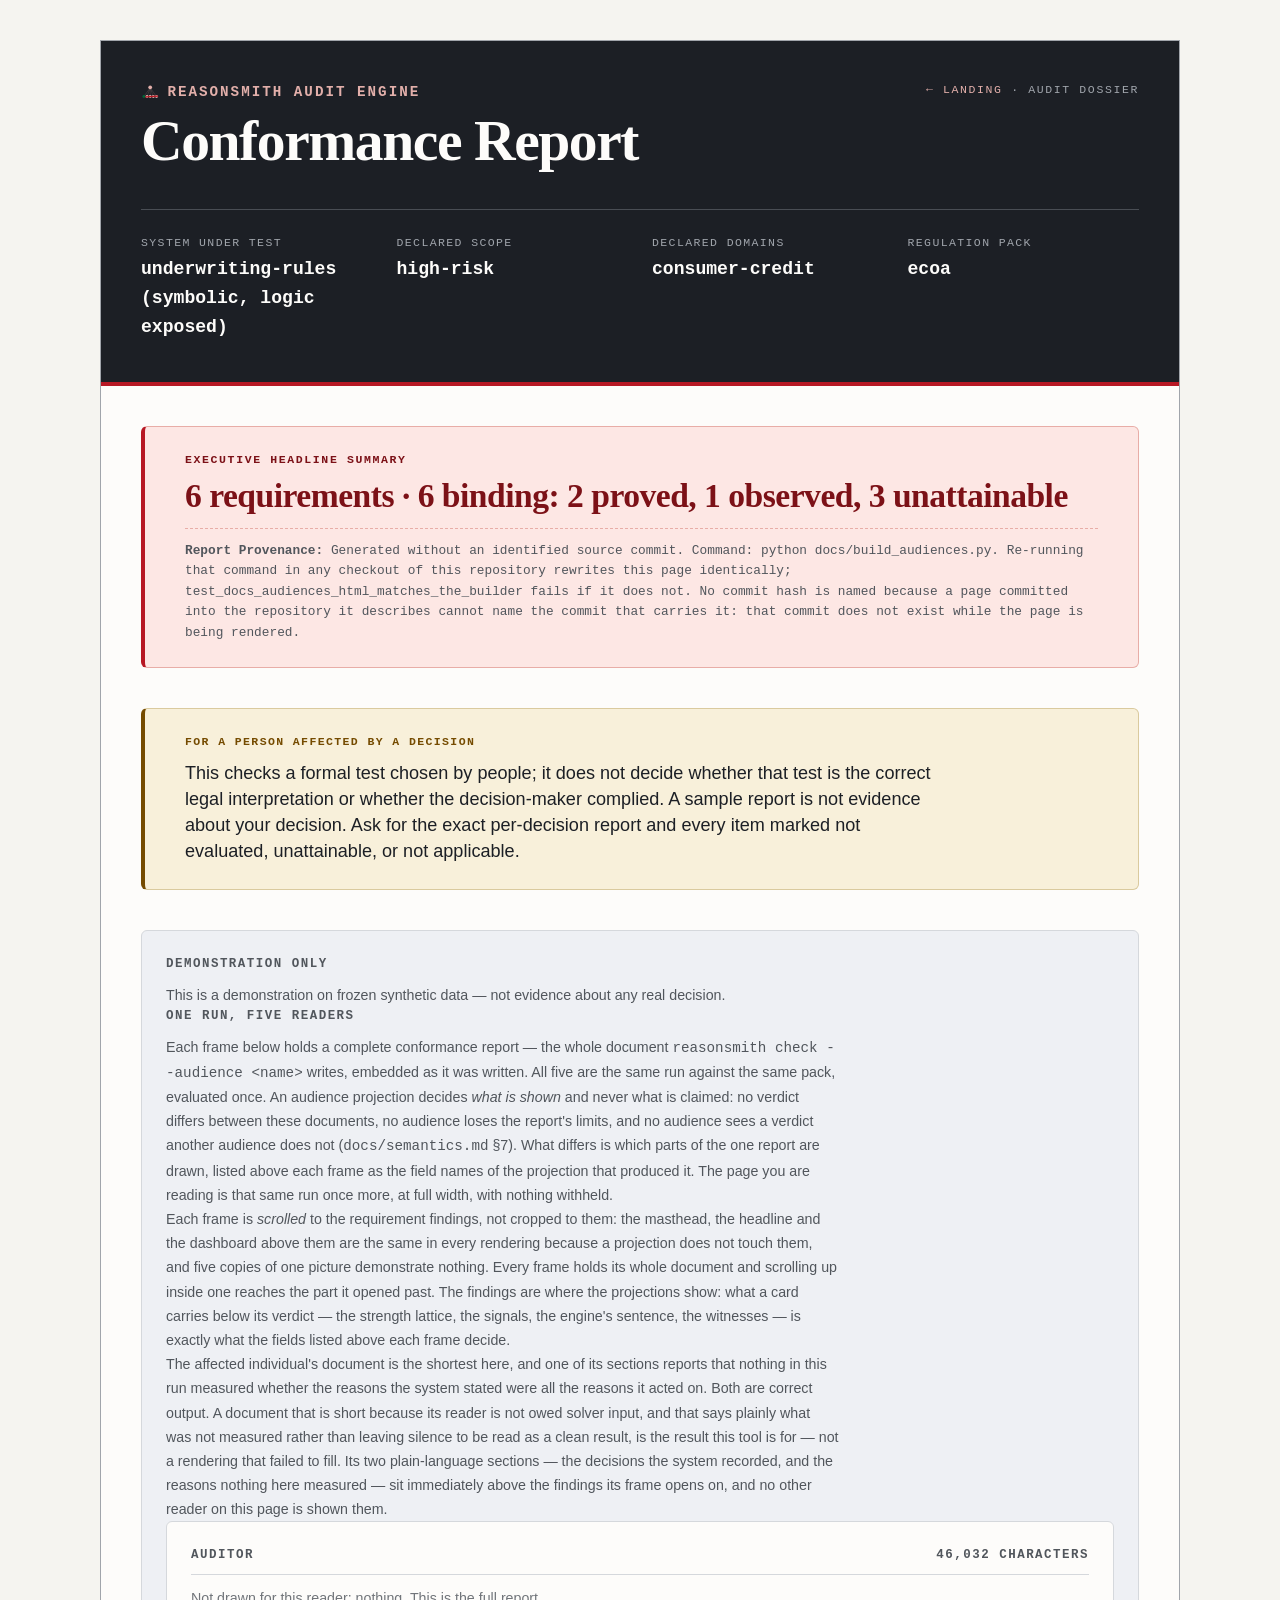
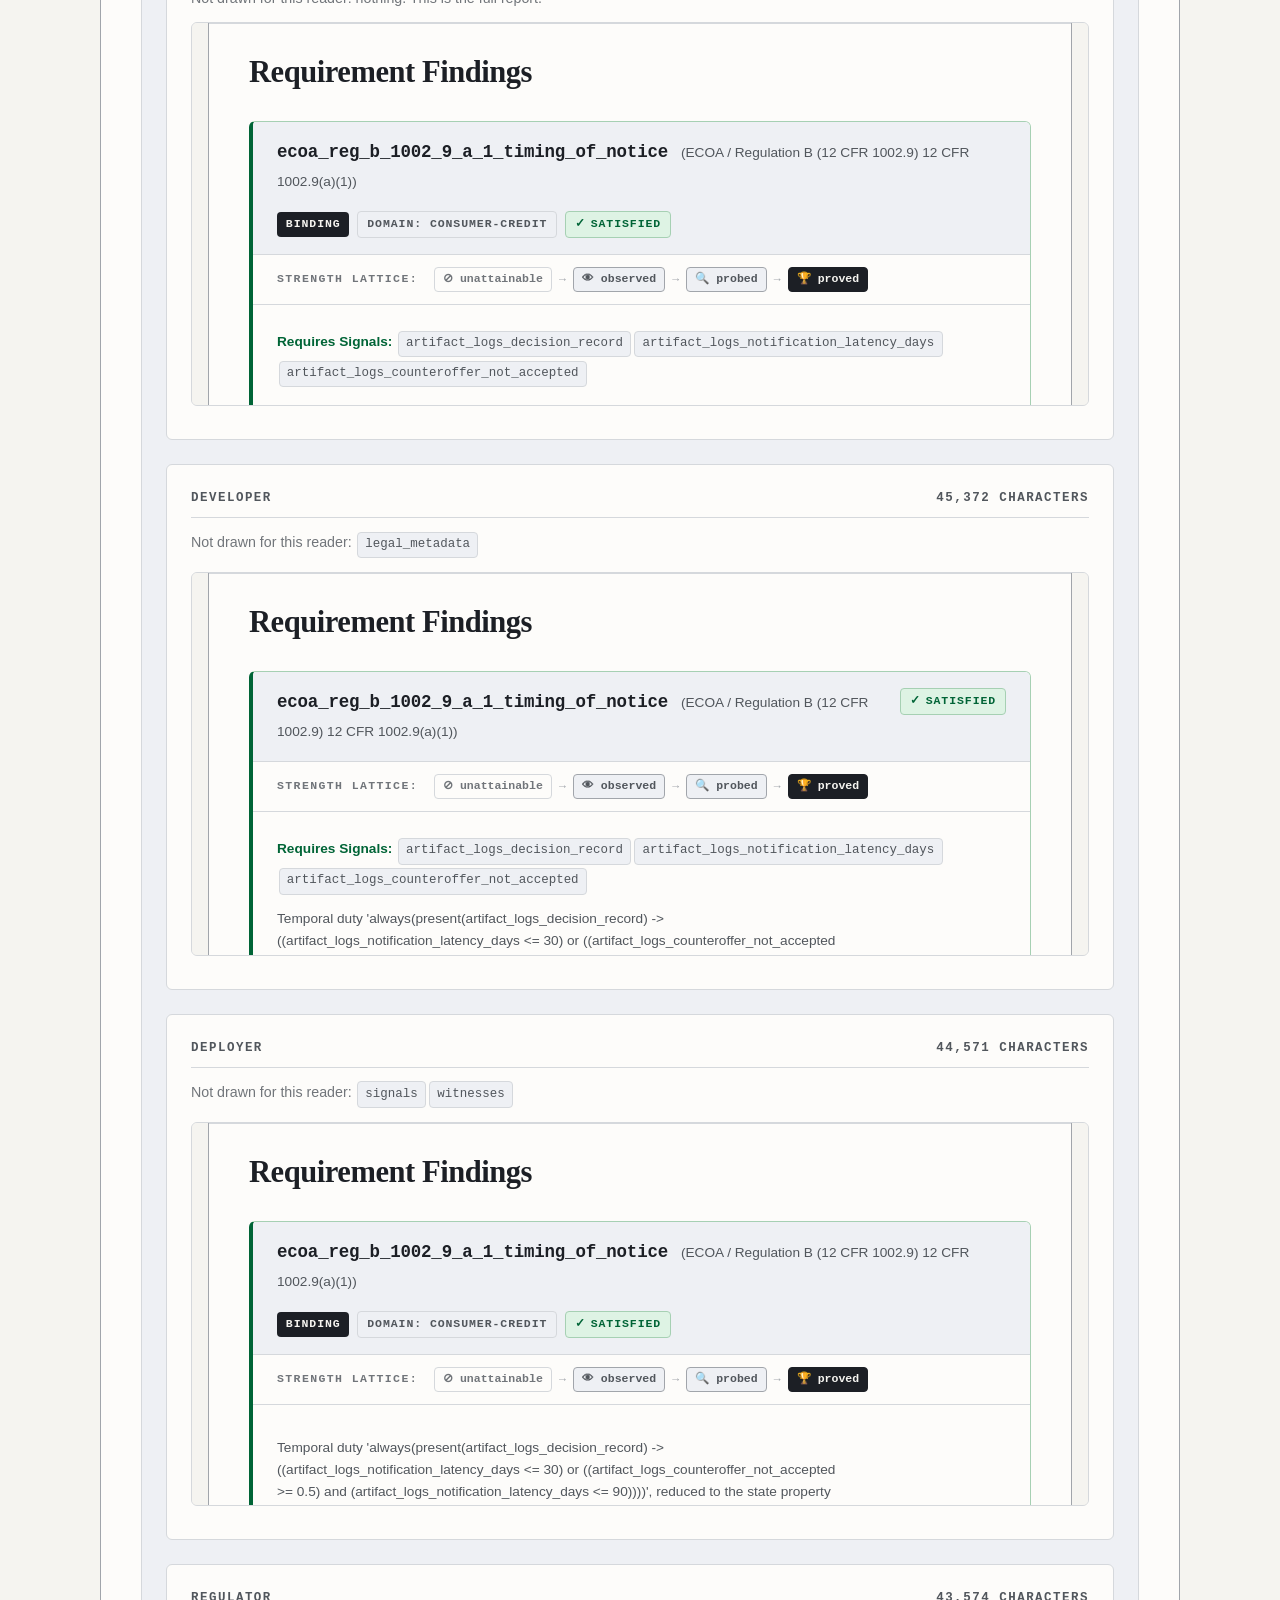
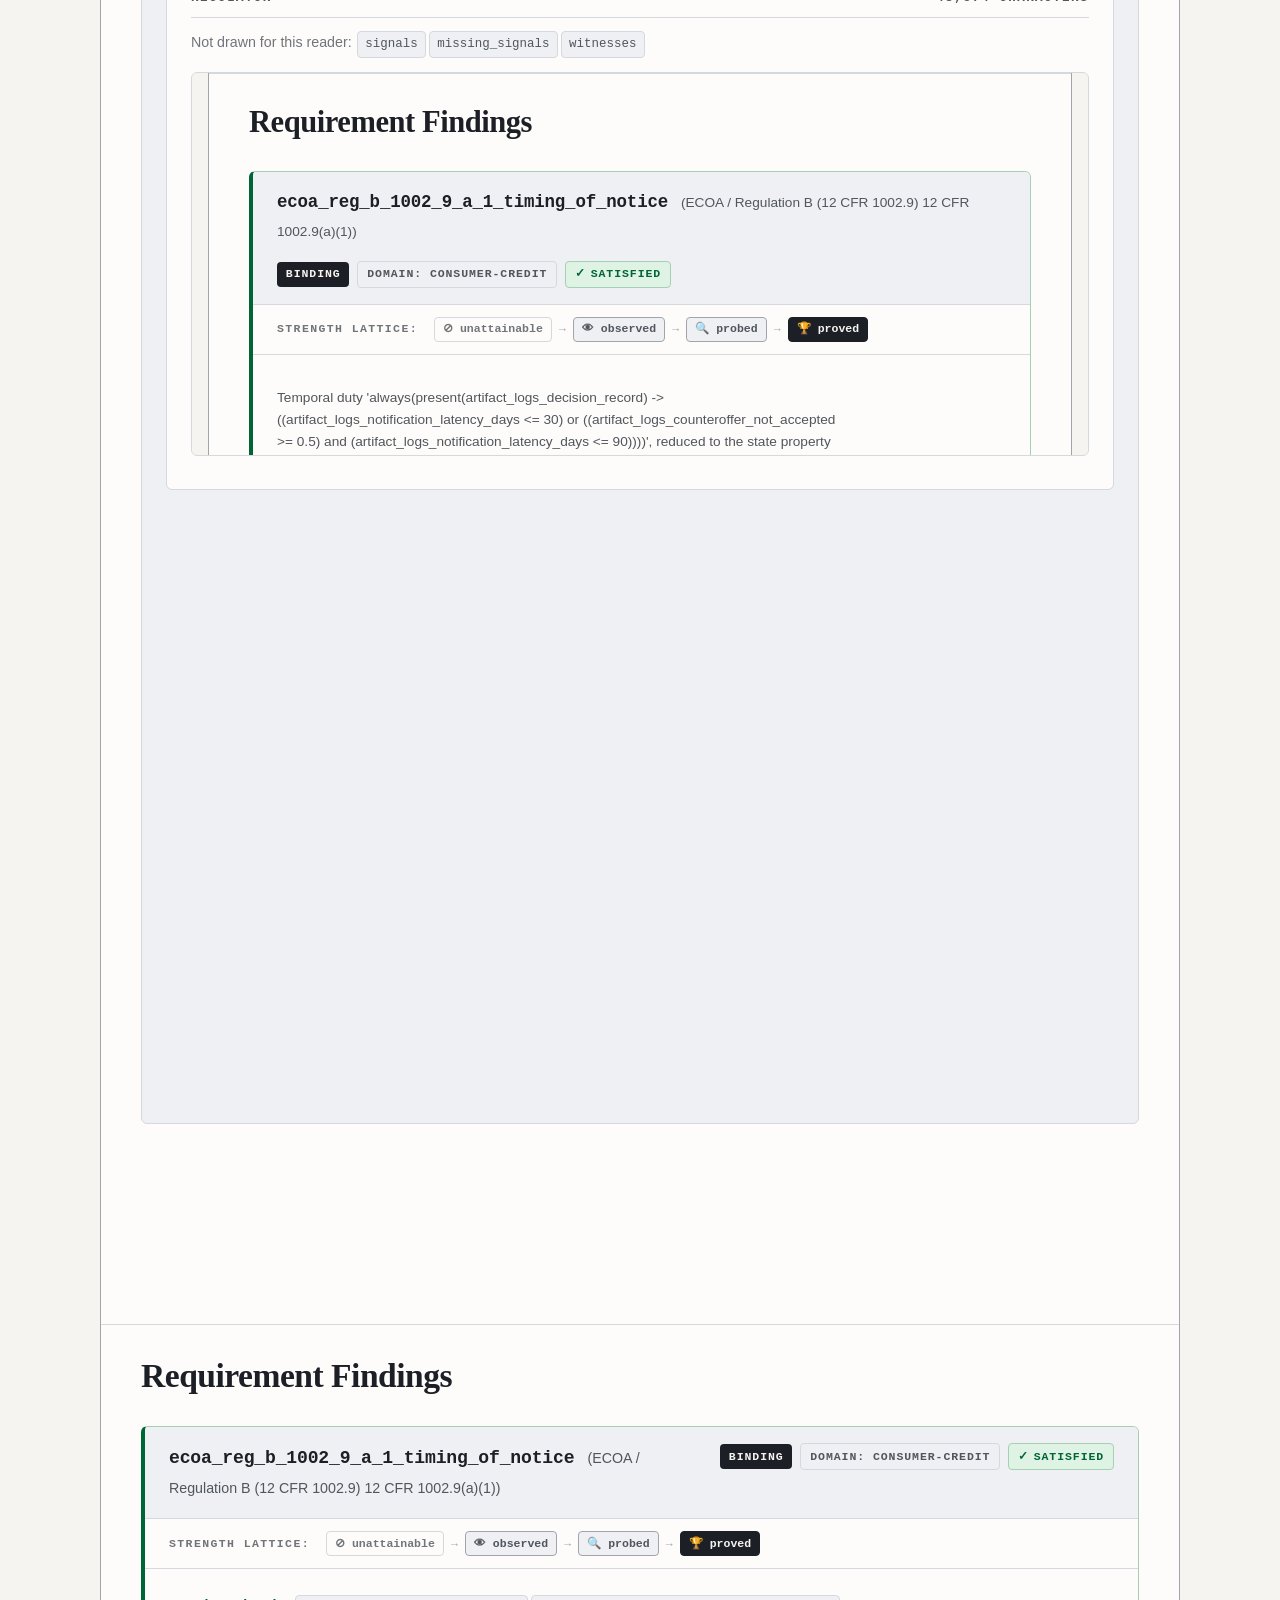
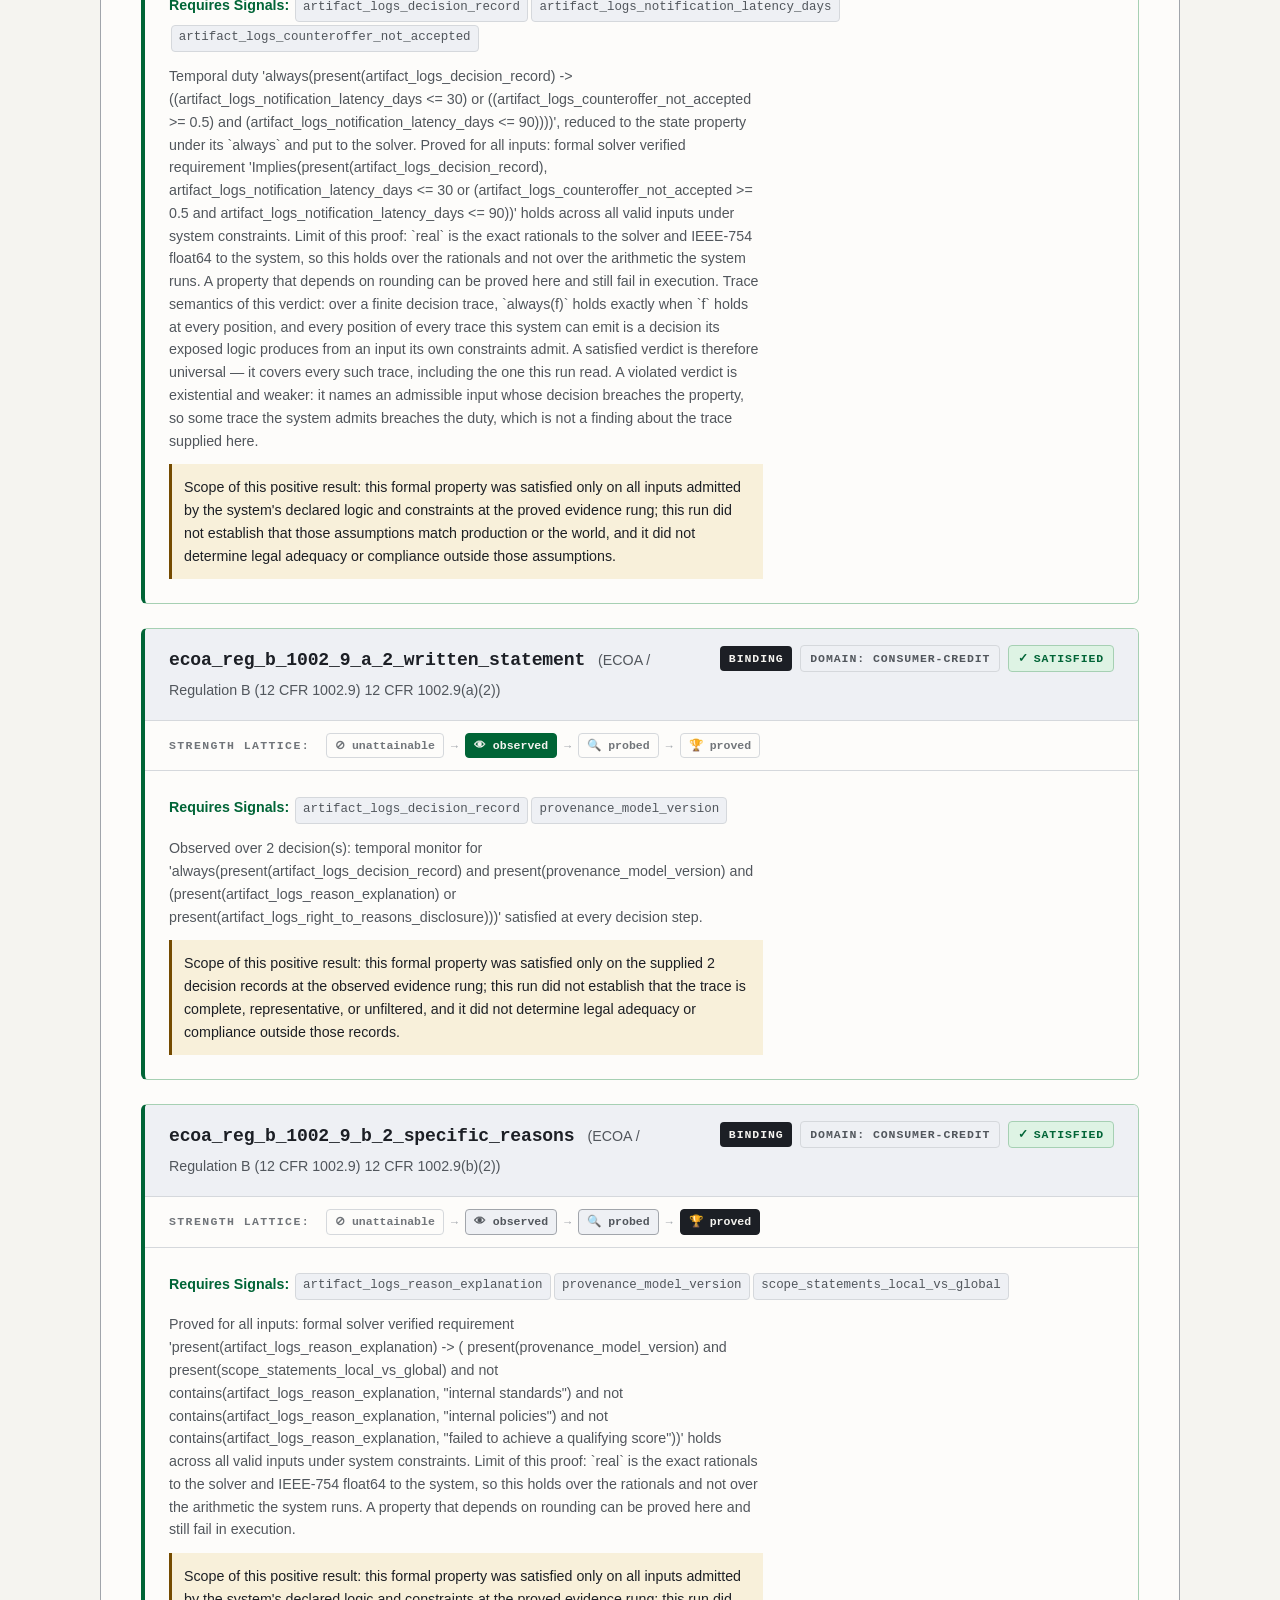
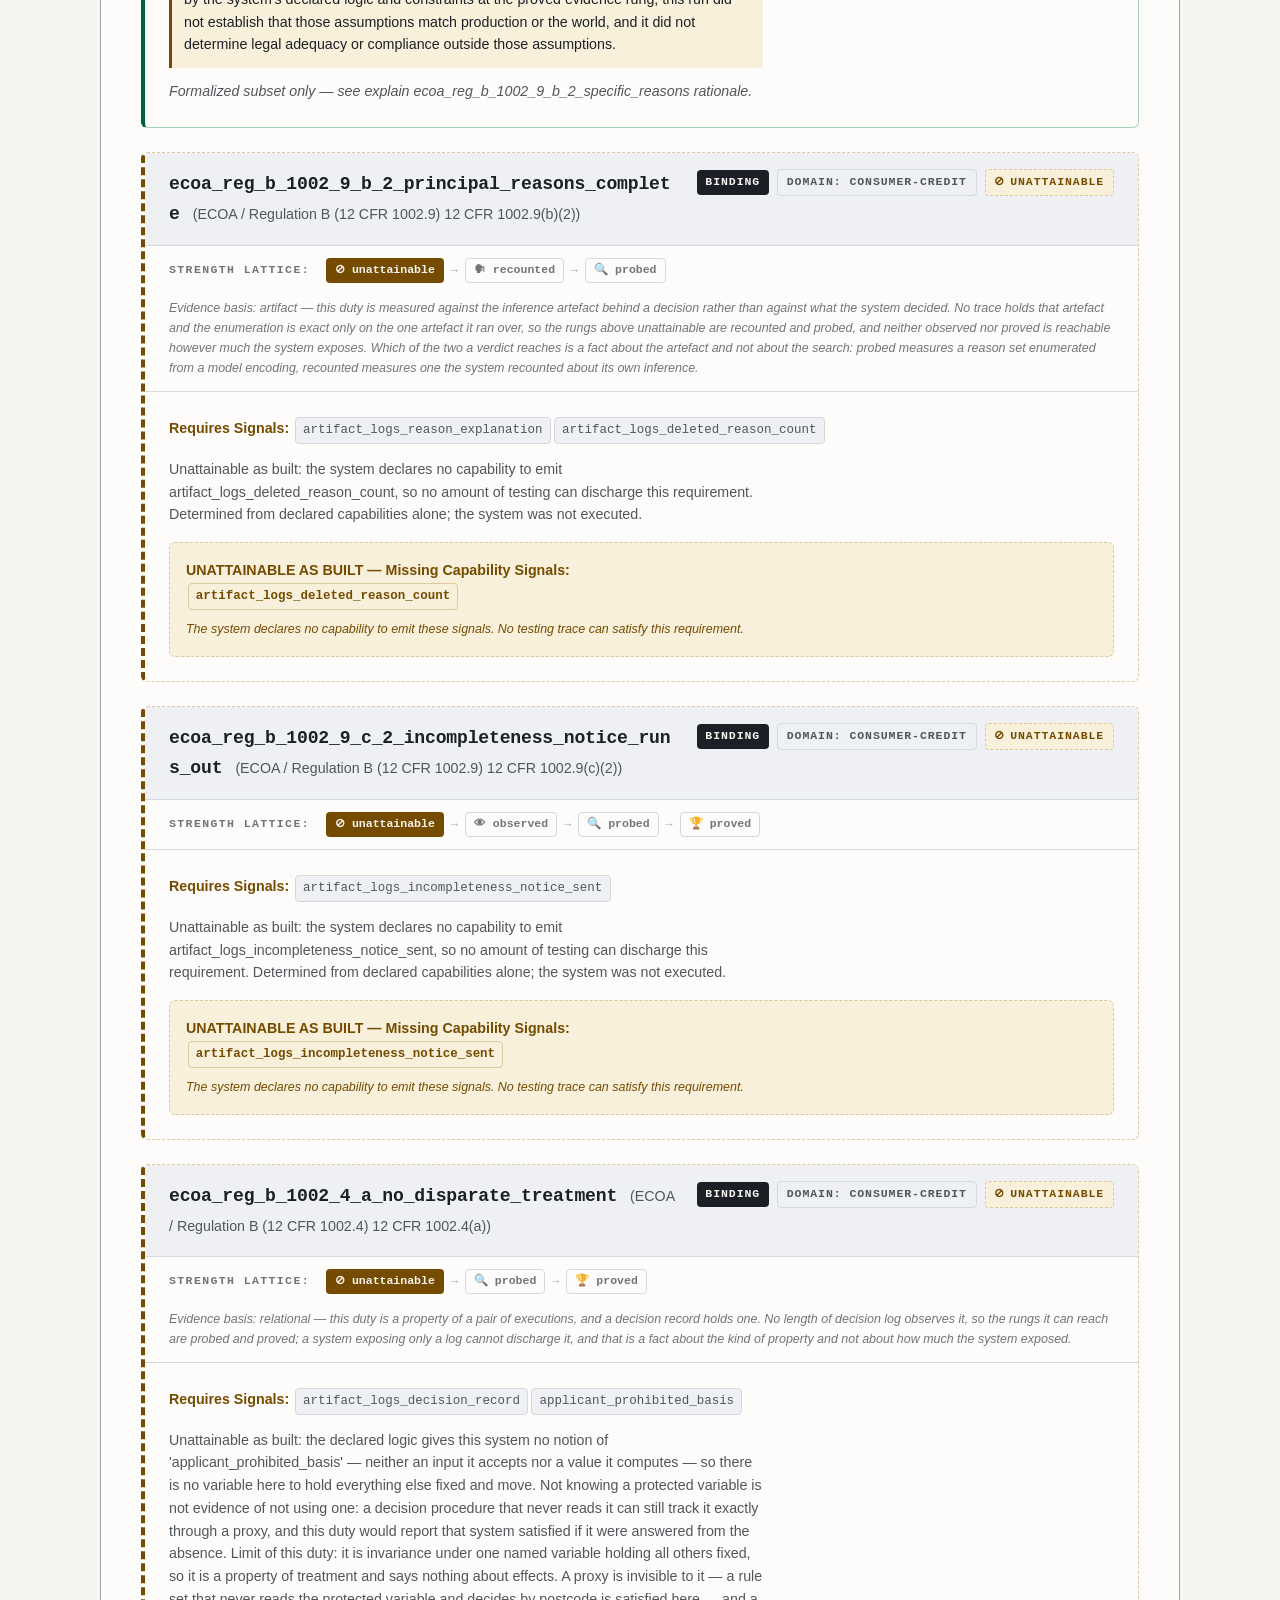
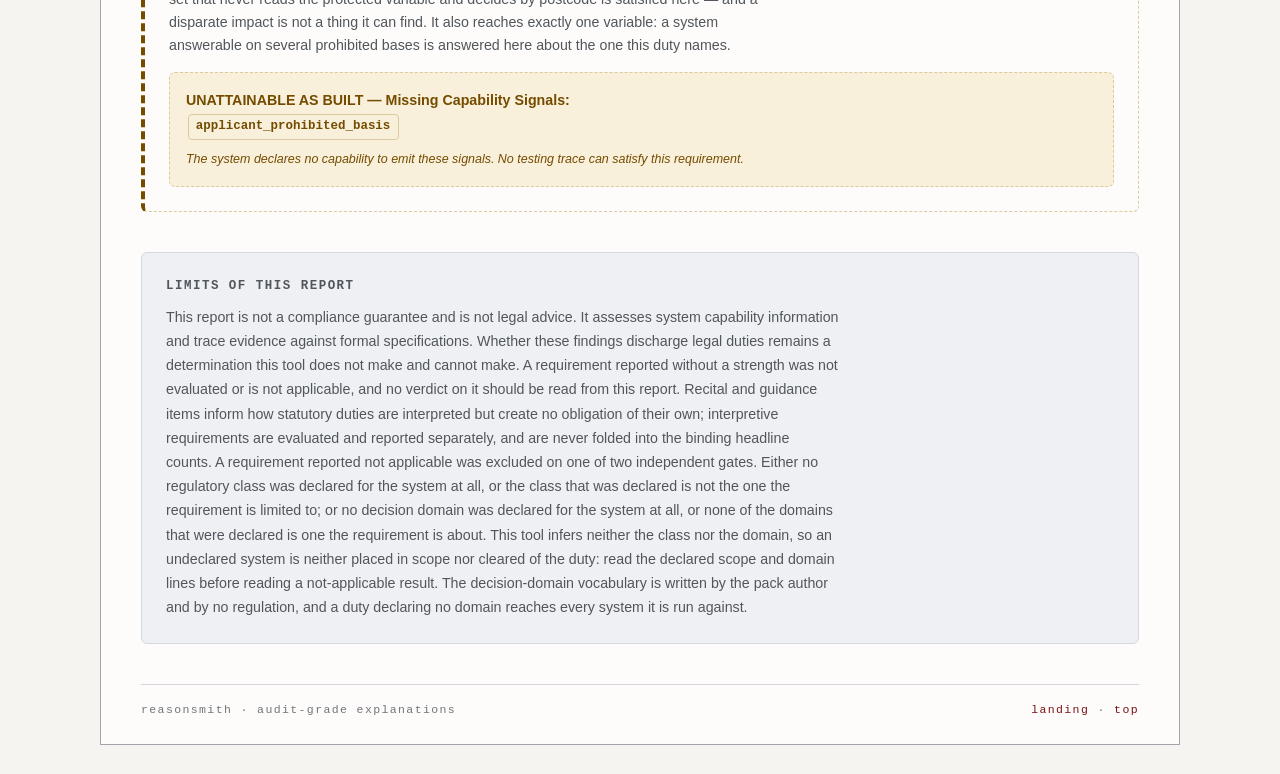
==== commit 7d45f4ef: "chore: sync generated pages from eduardstan/reasonsmith@main" ====
--- a/audiences.html
+++ b/audiences.html
@@ -261,6 +261,30 @@
       color: var(--accent-deep);
       max-width: 65ch;
       text-wrap: pretty;
+    }
+    .affected-person-card {
+      margin: var(--space-l);
+      padding: var(--space-m) var(--space-l);
+      background: var(--warn-soft);
+      border: 1px solid var(--warn-line);
+      border-left: 4px solid var(--warn);
+      border-radius: var(--radius);
+    }
+    .affected-person-card-title {
+      font-family: var(--font-mono);
+      font-size: 0.72rem;
+      font-weight: 700;
+      text-transform: uppercase;
+      letter-spacing: 0.12em;
+      color: var(--warn);
+      margin-bottom: var(--space-2xs);
+    }
+    .affected-person-card p {
+      margin: 0;
+      max-width: 75ch;
+      font-size: var(--step-0);
+      line-height: 1.45;
+      color: var(--ink);
     }
     .provenance-bar {
       font-size: 0.8rem;
@@ -673,7 +697,7 @@
           <h1 class="main-title">Conformance Report</h1>
         </div>
         <span class="header-corner">
-          <a href="index.html">&larr; landing</a> &middot; audit dossier
+          <a href="https://reasonsmith.dev/">&larr; landing</a> &middot; audit dossier
         </span>
       </div>
       <div class="meta-grid">
@@ -702,10 +726,17 @@
       <div class="provenance-bar"><strong>Report Provenance:</strong> Generated without an identified source commit. Command: <code>python docs/build_audiences.py</code>. Re-running that command in any checkout of this repository rewrites this page identically; test_docs_audiences_html_matches_the_builder fails if it does not. No commit hash is named because a page committed into the repository it describes cannot name the commit that carries it: that commit does not exist while the page is being rendered.</div>
     </div>
 
+    <aside class="affected-person-card" aria-label="For a person affected by a decision">
+      <div class="affected-person-card-title">For a person affected by a decision</div>
+      <p>This checks a formal test chosen by people; it does not decide whether that test is the correct legal interpretation or whether the decision-maker complied. A sample report is not evidence about your decision. Ask for the exact per-decision report and every item marked not evaluated, unattainable, or not applicable.</p>
+    </aside>
+
     
 
     
     <section class="limits-card">
+      <h3 class="limits-header">Demonstration only</h3>
+      <p class="limits-text">This is a demonstration on frozen synthetic data &mdash; not evidence about any real decision.</p>
       <h3 class="limits-header">One run, five readers</h3>
       <p class="limits-text">Each frame below holds a complete conformance report — the whole
       document <code>reasonsmith check --audience &lt;name&gt;</code> writes, embedded as it was
@@ -735,7 +766,7 @@
         <div class="split-card">
           <div class="split-card-header">
             <span>auditor</span>
-            <span>44,802 characters</span>
+            <span>46,032 characters</span>
           </div>
           <p class="text-muted">Not drawn for this reader: nothing. This is the full report.</p>
           <iframe title="The auditor rendering of this run" onload="var w=this.contentWindow,e=w.document.getElementById(&#x27;findings&#x27;);if(e)w.scrollTo(0,e.getBoundingClientRect().top+w.scrollY)" loading="lazy" style="width: 100%; height: 24rem; margin-top: var(--space-xs); border: 1px solid var(--line); border-radius: var(--radius); background: var(--paper);" srcdoc="&lt;!DOCTYPE html&gt;
@@ -1001,6 +1032,30 @@
       color: var(--accent-deep);
       max-width: 65ch;
       text-wrap: pretty;
+    }
+    .affected-person-card {
+      margin: var(--space-l);
+      padding: var(--space-m) var(--space-l);
+      background: var(--warn-soft);
+      border: 1px solid var(--warn-line);
+      border-left: 4px solid var(--warn);
+      border-radius: var(--radius);
+    }
+    .affected-person-card-title {
+      font-family: var(--font-mono);
+      font-size: 0.72rem;
+      font-weight: 700;
+      text-transform: uppercase;
+      letter-spacing: 0.12em;
+      color: var(--warn);
+      margin-bottom: var(--space-2xs);
+    }
+    .affected-person-card p {
+      margin: 0;
+      max-width: 75ch;
+      font-size: var(--step-0);
+      line-height: 1.45;
+      color: var(--ink);
     }
     .provenance-bar {
       font-size: 0.8rem;
@@ -1413,7 +1468,7 @@
           &lt;h1 class=&quot;main-title&quot;&gt;Conformance Report&lt;/h1&gt;
         &lt;/div&gt;
         &lt;span class=&quot;header-corner&quot;&gt;
-          &lt;a href=&quot;index.html&quot;&gt;&amp;larr; landing&lt;/a&gt; &amp;middot; audit dossier
+          &lt;a href=&quot;https://reasonsmith.dev/&quot;&gt;&amp;larr; landing&lt;/a&gt; &amp;middot; audit dossier
         &lt;/span&gt;
       &lt;/div&gt;
       &lt;div class=&quot;meta-grid&quot;&gt;
@@ -1442,6 +1497,11 @@
       &lt;div class=&quot;provenance-bar&quot;&gt;&lt;strong&gt;Report Provenance:&lt;/strong&gt; Generated without an identified source commit. Command: &lt;code&gt;python docs/build_audiences.py&lt;/code&gt;.&lt;/div&gt;
     &lt;/div&gt;
 
+    &lt;aside class=&quot;affected-person-card&quot; aria-label=&quot;For a person affected by a decision&quot;&gt;
+      &lt;div class=&quot;affected-person-card-title&quot;&gt;For a person affected by a decision&lt;/div&gt;
+      &lt;p&gt;This checks a formal test chosen by people; it does not decide whether that test is the correct legal interpretation or whether the decision-maker complied. A sample report is not evidence about your decision. Ask for the exact per-decision report and every item marked not evaluated, unattainable, or not applicable.&lt;/p&gt;
+    &lt;/aside&gt;
+
     
 
     
@@ -1647,7 +1707,7 @@
     &lt;/section&gt;
     &lt;footer class=&quot;dossier-foot&quot;&gt;
       &lt;span&gt;reasonsmith &amp;middot; audit-grade explanations&lt;/span&gt;
-      &lt;span&gt;&lt;a href=&quot;index.html&quot;&gt;landing&lt;/a&gt; &amp;middot; &lt;a href=&quot;#top&quot;&gt;top&lt;/a&gt;&lt;/span&gt;
+      &lt;span&gt;&lt;a href=&quot;https://reasonsmith.dev/&quot;&gt;landing&lt;/a&gt; &amp;middot; &lt;a href=&quot;#top&quot;&gt;top&lt;/a&gt;&lt;/span&gt;
     &lt;/footer&gt;
   &lt;/div&gt;
   &lt;script&gt;
@@ -1695,7 +1755,7 @@
         <div class="split-card">
           <div class="split-card-header">
             <span>developer</span>
-            <span>44,142 characters</span>
+            <span>45,372 characters</span>
           </div>
           <p class="text-muted">Not drawn for this reader: <span class="signal-tag">legal_metadata</span></p>
           <iframe title="The developer rendering of this run" onload="var w=this.contentWindow,e=w.document.getElementById(&#x27;findings&#x27;);if(e)w.scrollTo(0,e.getBoundingClientRect().top+w.scrollY)" loading="lazy" style="width: 100%; height: 24rem; margin-top: var(--space-xs); border: 1px solid var(--line); border-radius: var(--radius); background: var(--paper);" srcdoc="&lt;!DOCTYPE html&gt;
@@ -1961,6 +2021,30 @@
       color: var(--accent-deep);
       max-width: 65ch;
       text-wrap: pretty;
+    }
+    .affected-person-card {
+      margin: var(--space-l);
+      padding: var(--space-m) var(--space-l);
+      background: var(--warn-soft);
+      border: 1px solid var(--warn-line);
+      border-left: 4px solid var(--warn);
+      border-radius: var(--radius);
+    }
+    .affected-person-card-title {
+      font-family: var(--font-mono);
+      font-size: 0.72rem;
+      font-weight: 700;
+      text-transform: uppercase;
+      letter-spacing: 0.12em;
+      color: var(--warn);
+      margin-bottom: var(--space-2xs);
+    }
+    .affected-person-card p {
+      margin: 0;
+      max-width: 75ch;
+      font-size: var(--step-0);
+      line-height: 1.45;
+      color: var(--ink);
     }
     .provenance-bar {
       font-size: 0.8rem;
@@ -2373,7 +2457,7 @@
           &lt;h1 class=&quot;main-title&quot;&gt;Conformance Report&lt;/h1&gt;
         &lt;/div&gt;
         &lt;span class=&quot;header-corner&quot;&gt;
-          &lt;a href=&quot;index.html&quot;&gt;&amp;larr; landing&lt;/a&gt; &amp;middot; audit dossier
+          &lt;a href=&quot;https://reasonsmith.dev/&quot;&gt;&amp;larr; landing&lt;/a&gt; &amp;middot; audit dossier
         &lt;/span&gt;
       &lt;/div&gt;
       &lt;div class=&quot;meta-grid&quot;&gt;
@@ -2402,6 +2486,11 @@
       &lt;div class=&quot;provenance-bar&quot;&gt;&lt;strong&gt;Report Provenance:&lt;/strong&gt; Generated without an identified source commit. Command: &lt;code&gt;python docs/build_audiences.py&lt;/code&gt;.&lt;/div&gt;
     &lt;/div&gt;
 
+    &lt;aside class=&quot;affected-person-card&quot; aria-label=&quot;For a person affected by a decision&quot;&gt;
+      &lt;div class=&quot;affected-person-card-title&quot;&gt;For a person affected by a decision&lt;/div&gt;
+      &lt;p&gt;This checks a formal test chosen by people; it does not decide whether that test is the correct legal interpretation or whether the decision-maker complied. A sample report is not evidence about your decision. Ask for the exact per-decision report and every item marked not evaluated, unattainable, or not applicable.&lt;/p&gt;
+    &lt;/aside&gt;
+
     
 
     
@@ -2607,7 +2696,7 @@
     &lt;/section&gt;
     &lt;footer class=&quot;dossier-foot&quot;&gt;
       &lt;span&gt;reasonsmith &amp;middot; audit-grade explanations&lt;/span&gt;
-      &lt;span&gt;&lt;a href=&quot;index.html&quot;&gt;landing&lt;/a&gt; &amp;middot; &lt;a href=&quot;#top&quot;&gt;top&lt;/a&gt;&lt;/span&gt;
+      &lt;span&gt;&lt;a href=&quot;https://reasonsmith.dev/&quot;&gt;landing&lt;/a&gt; &amp;middot; &lt;a href=&quot;#top&quot;&gt;top&lt;/a&gt;&lt;/span&gt;
     &lt;/footer&gt;
   &lt;/div&gt;
   &lt;script&gt;
@@ -2655,7 +2744,7 @@
         <div class="split-card">
           <div class="split-card-header">
             <span>deployer</span>
-            <span>43,341 characters</span>
+            <span>44,571 characters</span>
           </div>
           <p class="text-muted">Not drawn for this reader: <span class="signal-tag">signals</span><span class="signal-tag">witnesses</span></p>
           <iframe title="The deployer rendering of this run" onload="var w=this.contentWindow,e=w.document.getElementById(&#x27;findings&#x27;);if(e)w.scrollTo(0,e.getBoundingClientRect().top+w.scrollY)" loading="lazy" style="width: 100%; height: 24rem; margin-top: var(--space-xs); border: 1px solid var(--line); border-radius: var(--radius); background: var(--paper);" srcdoc="&lt;!DOCTYPE html&gt;
@@ -2921,6 +3010,30 @@
       color: var(--accent-deep);
       max-width: 65ch;
       text-wrap: pretty;
+    }
+    .affected-person-card {
+      margin: var(--space-l);
+      padding: var(--space-m) var(--space-l);
+      background: var(--warn-soft);
+      border: 1px solid var(--warn-line);
+      border-left: 4px solid var(--warn);
+      border-radius: var(--radius);
+    }
+    .affected-person-card-title {
+      font-family: var(--font-mono);
+      font-size: 0.72rem;
+      font-weight: 700;
+      text-transform: uppercase;
+      letter-spacing: 0.12em;
+      color: var(--warn);
+      margin-bottom: var(--space-2xs);
+    }
+    .affected-person-card p {
+      margin: 0;
+      max-width: 75ch;
+      font-size: var(--step-0);
+      line-height: 1.45;
+      color: var(--ink);
     }
     .provenance-bar {
       font-size: 0.8rem;
@@ -3333,7 +3446,7 @@
           &lt;h1 class=&quot;main-title&quot;&gt;Conformance Report&lt;/h1&gt;
         &lt;/div&gt;
         &lt;span class=&quot;header-corner&quot;&gt;
-          &lt;a href=&quot;index.html&quot;&gt;&amp;larr; landing&lt;/a&gt; &amp;middot; audit dossier
+          &lt;a href=&quot;https://reasonsmith.dev/&quot;&gt;&amp;larr; landing&lt;/a&gt; &amp;middot; audit dossier
         &lt;/span&gt;
       &lt;/div&gt;
       &lt;div class=&quot;meta-grid&quot;&gt;
@@ -3362,6 +3475,11 @@
       &lt;div class=&quot;provenance-bar&quot;&gt;&lt;strong&gt;Report Provenance:&lt;/strong&gt; Generated without an identified source commit. Command: &lt;code&gt;python docs/build_audiences.py&lt;/code&gt;.&lt;/div&gt;
     &lt;/div&gt;
 
+    &lt;aside class=&quot;affected-person-card&quot; aria-label=&quot;For a person affected by a decision&quot;&gt;
+      &lt;div class=&quot;affected-person-card-title&quot;&gt;For a person affected by a decision&lt;/div&gt;
+      &lt;p&gt;This checks a formal test chosen by people; it does not decide whether that test is the correct legal interpretation or whether the decision-maker complied. A sample report is not evidence about your decision. Ask for the exact per-decision report and every item marked not evaluated, unattainable, or not applicable.&lt;/p&gt;
+    &lt;/aside&gt;
+
     
 
     
@@ -3555,7 +3673,7 @@
     &lt;/section&gt;
     &lt;footer class=&quot;dossier-foot&quot;&gt;
       &lt;span&gt;reasonsmith &amp;middot; audit-grade explanations&lt;/span&gt;
-      &lt;span&gt;&lt;a href=&quot;index.html&quot;&gt;landing&lt;/a&gt; &amp;middot; &lt;a href=&quot;#top&quot;&gt;top&lt;/a&gt;&lt;/span&gt;
+      &lt;span&gt;&lt;a href=&quot;https://reasonsmith.dev/&quot;&gt;landing&lt;/a&gt; &amp;middot; &lt;a href=&quot;#top&quot;&gt;top&lt;/a&gt;&lt;/span&gt;
     &lt;/footer&gt;
   &lt;/div&gt;
   &lt;script&gt;
@@ -3603,7 +3721,7 @@
         <div class="split-card">
           <div class="split-card-header">
             <span>regulator</span>
-            <span>42,344 characters</span>
+            <span>43,574 characters</span>
           </div>
           <p class="text-muted">Not drawn for this reader: <span class="signal-tag">signals</span><span class="signal-tag">missing_signals</span><span class="signal-tag">witnesses</span></p>
           <iframe title="The regulator rendering of this run" onload="var w=this.contentWindow,e=w.document.getElementById(&#x27;findings&#x27;);if(e)w.scrollTo(0,e.getBoundingClientRect().top+w.scrollY)" loading="lazy" style="width: 100%; height: 24rem; margin-top: var(--space-xs); border: 1px solid var(--line); border-radius: var(--radius); background: var(--paper);" srcdoc="&lt;!DOCTYPE html&gt;
@@ -3869,6 +3987,30 @@
       color: var(--accent-deep);
       max-width: 65ch;
       text-wrap: pretty;
+    }
+    .affected-person-card {
+      margin: var(--space-l);
+      padding: var(--space-m) var(--space-l);
+      background: var(--warn-soft);
+      border: 1px solid var(--warn-line);
+      border-left: 4px solid var(--warn);
+      border-radius: var(--radius);
+    }
+    .affected-person-card-title {
+      font-family: var(--font-mono);
+      font-size: 0.72rem;
+      font-weight: 700;
+      text-transform: uppercase;
+      letter-spacing: 0.12em;
+      color: var(--warn);
+      margin-bottom: var(--space-2xs);
+    }
+    .affected-person-card p {
+      margin: 0;
+      max-width: 75ch;
+      font-size: var(--step-0);
+      line-height: 1.45;
+      color: var(--ink);
     }
     .provenance-bar {
       font-size: 0.8rem;
@@ -4281,7 +4423,7 @@
           &lt;h1 class=&quot;main-title&quot;&gt;Conformance Report&lt;/h1&gt;
         &lt;/div&gt;
         &lt;span class=&quot;header-corner&quot;&gt;
-          &lt;a href=&quot;index.html&quot;&gt;&amp;larr; landing&lt;/a&gt; &amp;middot; audit dossier
+          &lt;a href=&quot;https://reasonsmith.dev/&quot;&gt;&amp;larr; landing&lt;/a&gt; &amp;middot; audit dossier
         &lt;/span&gt;
       &lt;/div&gt;
       &lt;div class=&quot;meta-grid&quot;&gt;
@@ -4310,6 +4452,11 @@
       &lt;div class=&quot;provenance-bar&quot;&gt;&lt;strong&gt;Report Provenance:&lt;/strong&gt; Generated without an identified source commit. Command: &lt;code&gt;python docs/build_audiences.py&lt;/code&gt;.&lt;/div&gt;
     &lt;/div&gt;
 
+    &lt;aside class=&quot;affected-person-card&quot; aria-label=&quot;For a person affected by a decision&quot;&gt;
+      &lt;div class=&quot;affected-person-card-title&quot;&gt;For a person affected by a decision&lt;/div&gt;
+      &lt;p&gt;This checks a formal test chosen by people; it does not decide whether that test is the correct legal interpretation or whether the decision-maker complied. A sample report is not evidence about your decision. Ask for the exact per-decision report and every item marked not evaluated, unattainable, or not applicable.&lt;/p&gt;
+    &lt;/aside&gt;
+
     
 
     
@@ -4503,7 +4650,7 @@
     &lt;/section&gt;
     &lt;footer class=&quot;dossier-foot&quot;&gt;
       &lt;span&gt;reasonsmith &amp;middot; audit-grade explanations&lt;/span&gt;
-      &lt;span&gt;&lt;a href=&quot;index.html&quot;&gt;landing&lt;/a&gt; &amp;middot; &lt;a href=&quot;#top&quot;&gt;top&lt;/a&gt;&lt;/span&gt;
+      &lt;span&gt;&lt;a href=&quot;https://reasonsmith.dev/&quot;&gt;landing&lt;/a&gt; &amp;middot; &lt;a href=&quot;#top&quot;&gt;top&lt;/a&gt;&lt;/span&gt;
     &lt;/footer&gt;
   &lt;/div&gt;
   &lt;script&gt;
@@ -4551,7 +4698,7 @@
         <div class="split-card">
           <div class="split-card-header">
             <span>affected-individual</span>
-            <span>30,661 characters</span>
+            <span>31,891 characters</span>
           </div>
           <p class="text-muted">Not drawn for this reader: <span class="signal-tag">overview</span><span class="signal-tag">strength</span><span class="signal-tag">legal_metadata</span><span class="signal-tag">signals</span><span class="signal-tag">missing_signals</span><span class="signal-tag">evidence_summary</span><span class="signal-tag">probe_budget</span><span class="signal-tag">witnesses</span></p><p class="text-muted">Drawn only for this reader: <span class="signal-tag">plain_account</span></p>
           <iframe title="The affected-individual rendering of this run" onload="var w=this.contentWindow,e=w.document.getElementById(&#x27;findings&#x27;);if(e)w.scrollTo(0,e.getBoundingClientRect().top+w.scrollY)" loading="lazy" style="width: 100%; height: 24rem; margin-top: var(--space-xs); border: 1px solid var(--line); border-radius: var(--radius); background: var(--paper);" srcdoc="&lt;!DOCTYPE html&gt;
@@ -4817,6 +4964,30 @@
       color: var(--accent-deep);
       max-width: 65ch;
       text-wrap: pretty;
+    }
+    .affected-person-card {
+      margin: var(--space-l);
+      padding: var(--space-m) var(--space-l);
+      background: var(--warn-soft);
+      border: 1px solid var(--warn-line);
+      border-left: 4px solid var(--warn);
+      border-radius: var(--radius);
+    }
+    .affected-person-card-title {
+      font-family: var(--font-mono);
+      font-size: 0.72rem;
+      font-weight: 700;
+      text-transform: uppercase;
+      letter-spacing: 0.12em;
+      color: var(--warn);
+      margin-bottom: var(--space-2xs);
+    }
+    .affected-person-card p {
+      margin: 0;
+      max-width: 75ch;
+      font-size: var(--step-0);
+      line-height: 1.45;
+      color: var(--ink);
     }
     .provenance-bar {
       font-size: 0.8rem;
@@ -5229,7 +5400,7 @@
           &lt;h1 class=&quot;main-title&quot;&gt;Conformance Report&lt;/h1&gt;
         &lt;/div&gt;
         &lt;span class=&quot;header-corner&quot;&gt;
-          &lt;a href=&quot;index.html&quot;&gt;&amp;larr; landing&lt;/a&gt; &amp;middot; audit dossier
+          &lt;a href=&quot;https://reasonsmith.dev/&quot;&gt;&amp;larr; landing&lt;/a&gt; &amp;middot; audit dossier
         &lt;/span&gt;
       &lt;/div&gt;
       &lt;div class=&quot;meta-grid&quot;&gt;
@@ -5245,6 +5416,11 @@
     &lt;/header&gt;
 
 
+    &lt;aside class=&quot;affected-person-card&quot; aria-label=&quot;For a person affected by a decision&quot;&gt;
+      &lt;div class=&quot;affected-person-card-title&quot;&gt;For a person affected by a decision&lt;/div&gt;
+      &lt;p&gt;This checks a formal test chosen by people; it does not decide whether that test is the correct legal interpretation or whether the decision-maker complied. A sample report is not evidence about your decision. Ask for the exact per-decision report and every item marked not evaluated, unattainable, or not applicable.&lt;/p&gt;
+    &lt;/aside&gt;
+
     
 
     
@@ -5364,7 +5540,7 @@
     &lt;/section&gt;
     &lt;footer class=&quot;dossier-foot&quot;&gt;
       &lt;span&gt;reasonsmith &amp;middot; audit-grade explanations&lt;/span&gt;
-      &lt;span&gt;&lt;a href=&quot;index.html&quot;&gt;landing&lt;/a&gt; &amp;middot; &lt;a href=&quot;#top&quot;&gt;top&lt;/a&gt;&lt;/span&gt;
+      &lt;span&gt;&lt;a href=&quot;https://reasonsmith.dev/&quot;&gt;landing&lt;/a&gt; &amp;middot; &lt;a href=&quot;#top&quot;&gt;top&lt;/a&gt;&lt;/span&gt;
     &lt;/footer&gt;
   &lt;/div&gt;
   &lt;script&gt;
@@ -5614,7 +5790,7 @@
     </section>
     <footer class="dossier-foot">
       <span>reasonsmith &middot; audit-grade explanations</span>
-      <span><a href="index.html">landing</a> &middot; <a href="#top">top</a></span>
+      <span><a href="https://reasonsmith.dev/">landing</a> &middot; <a href="#top">top</a></span>
     </footer>
   </div>
   <script>
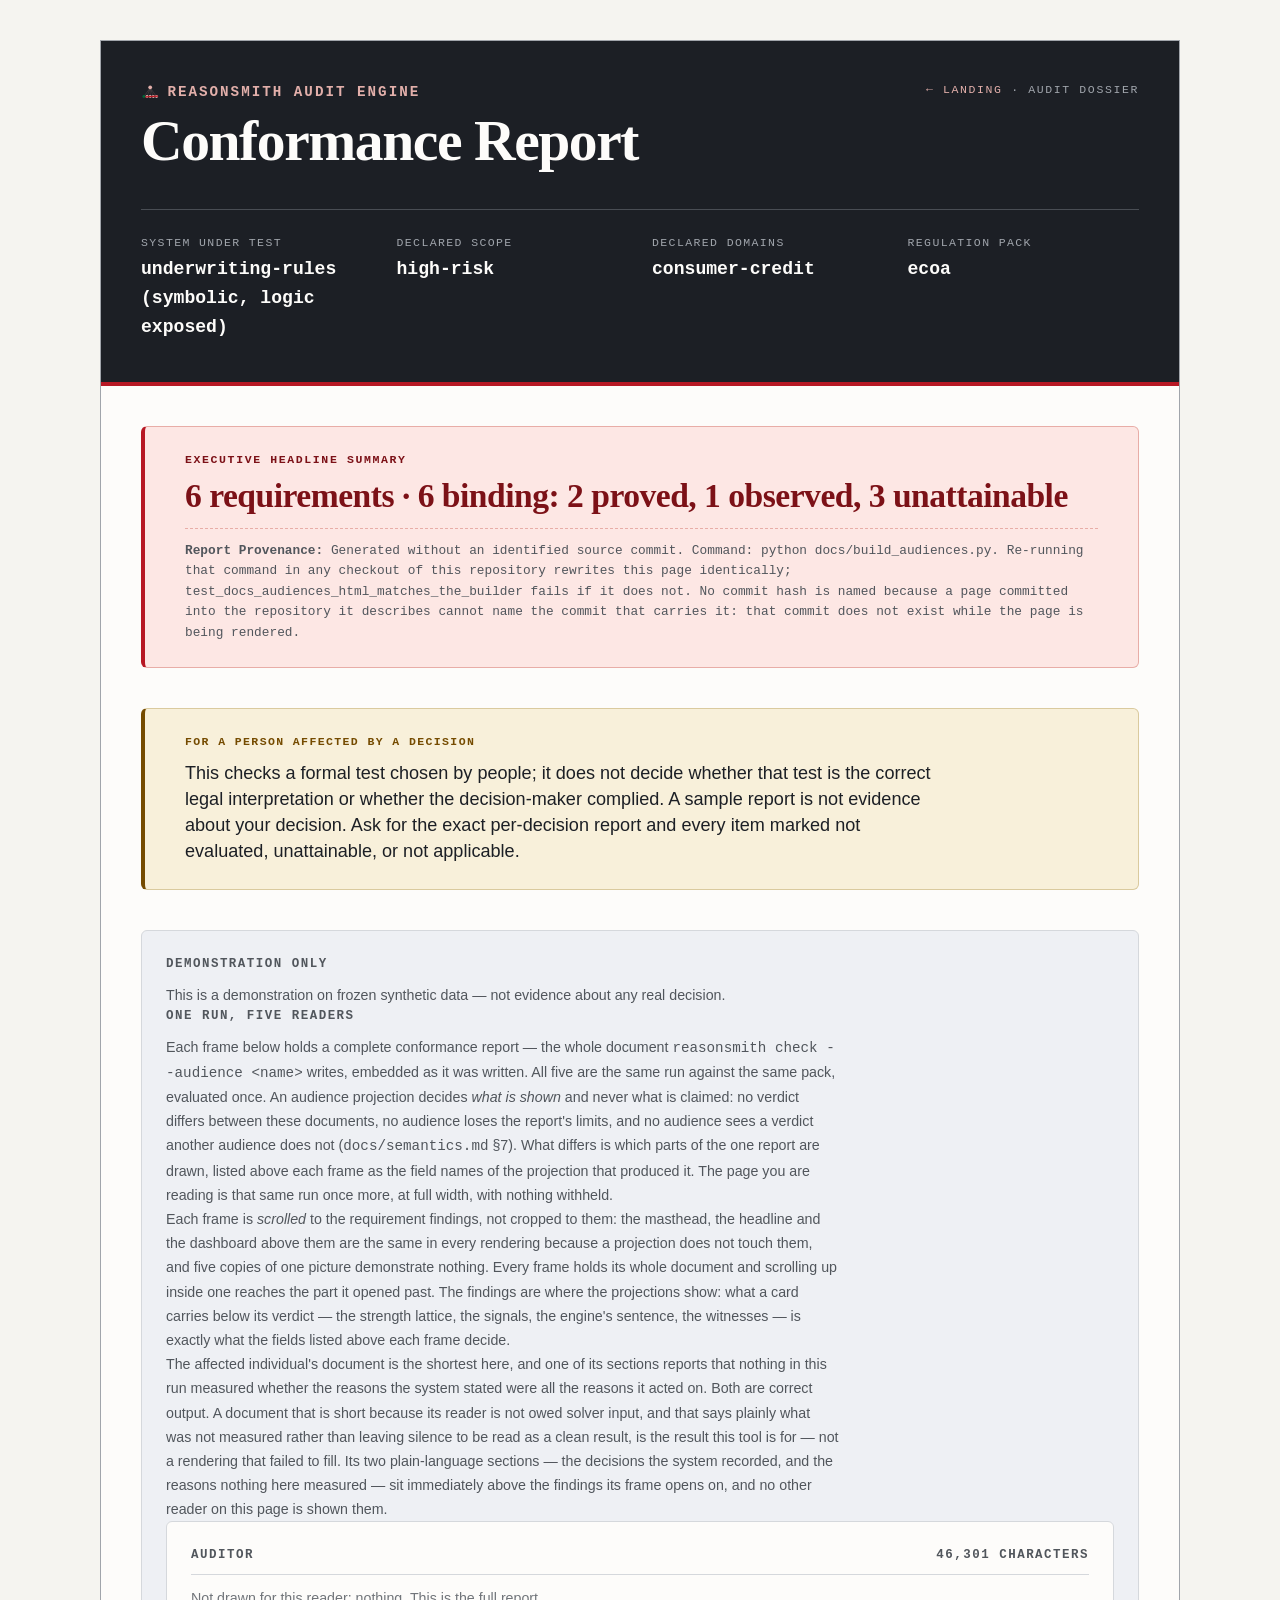
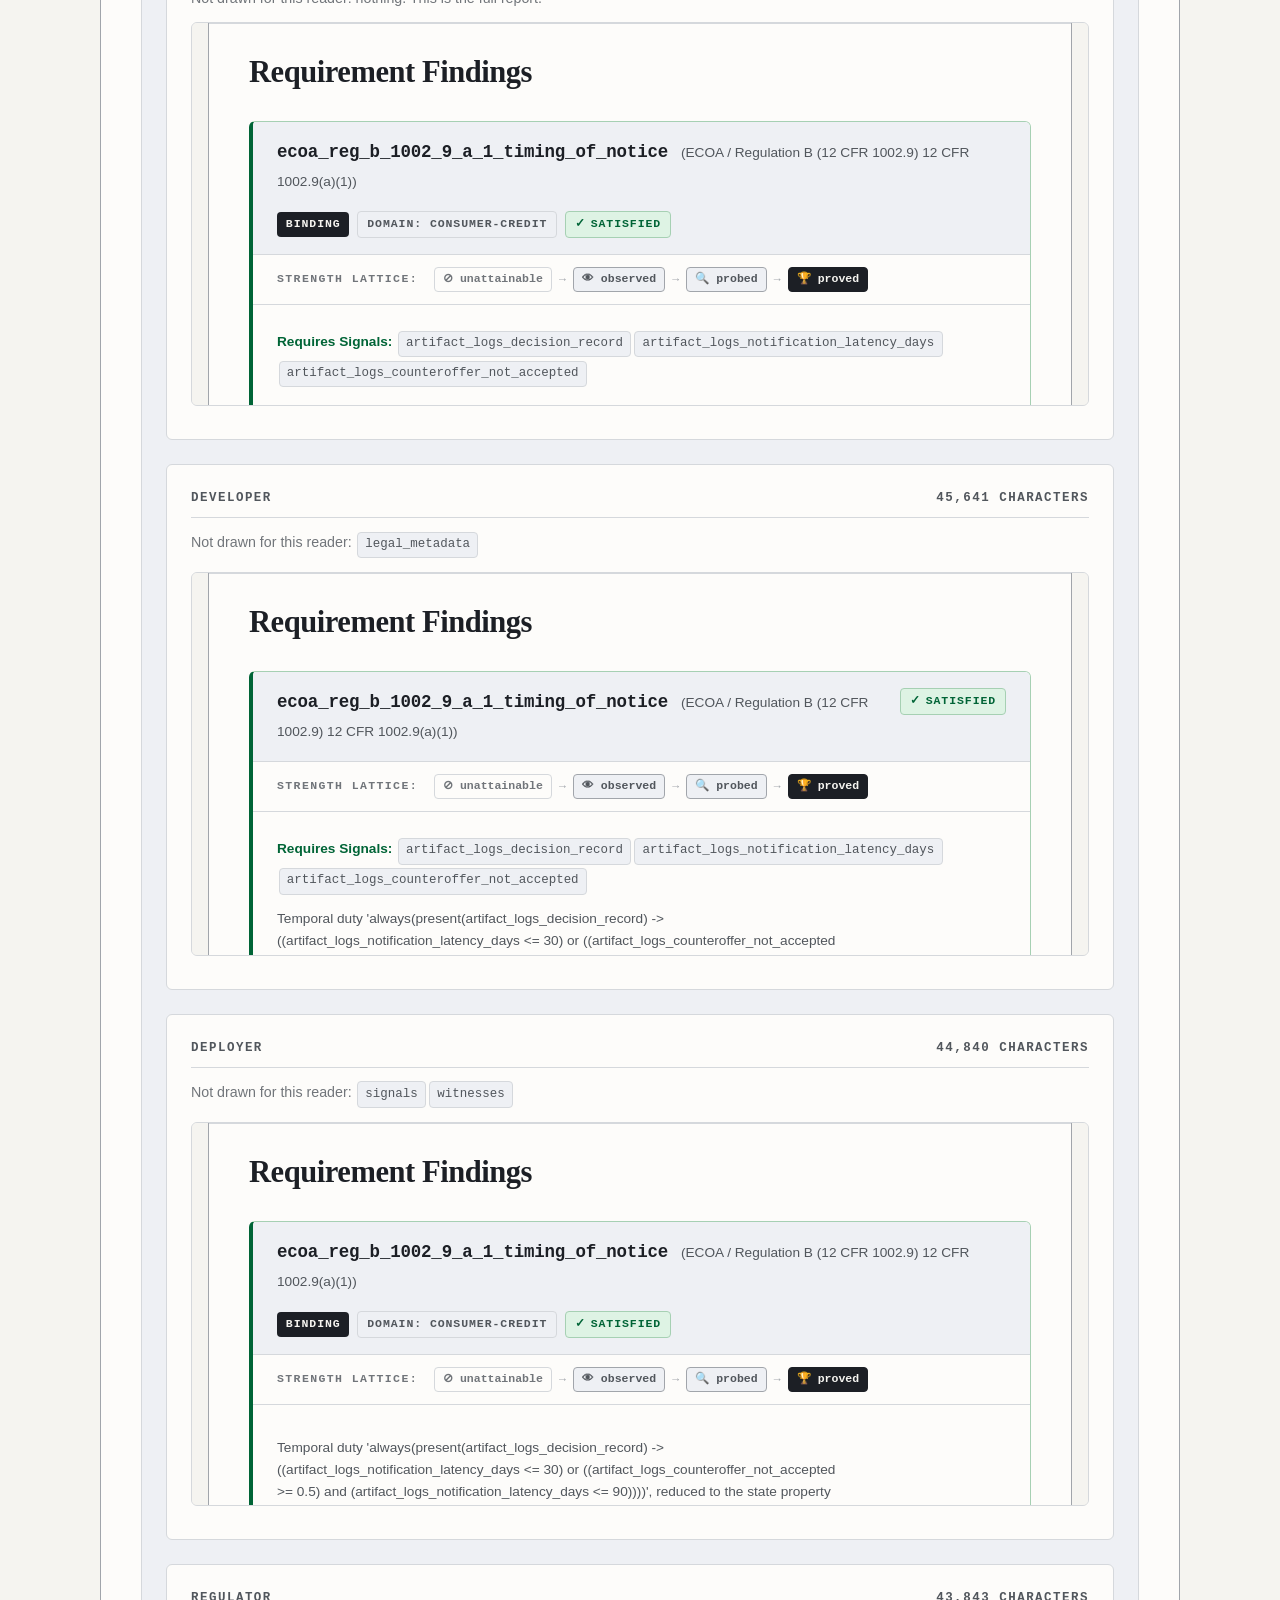
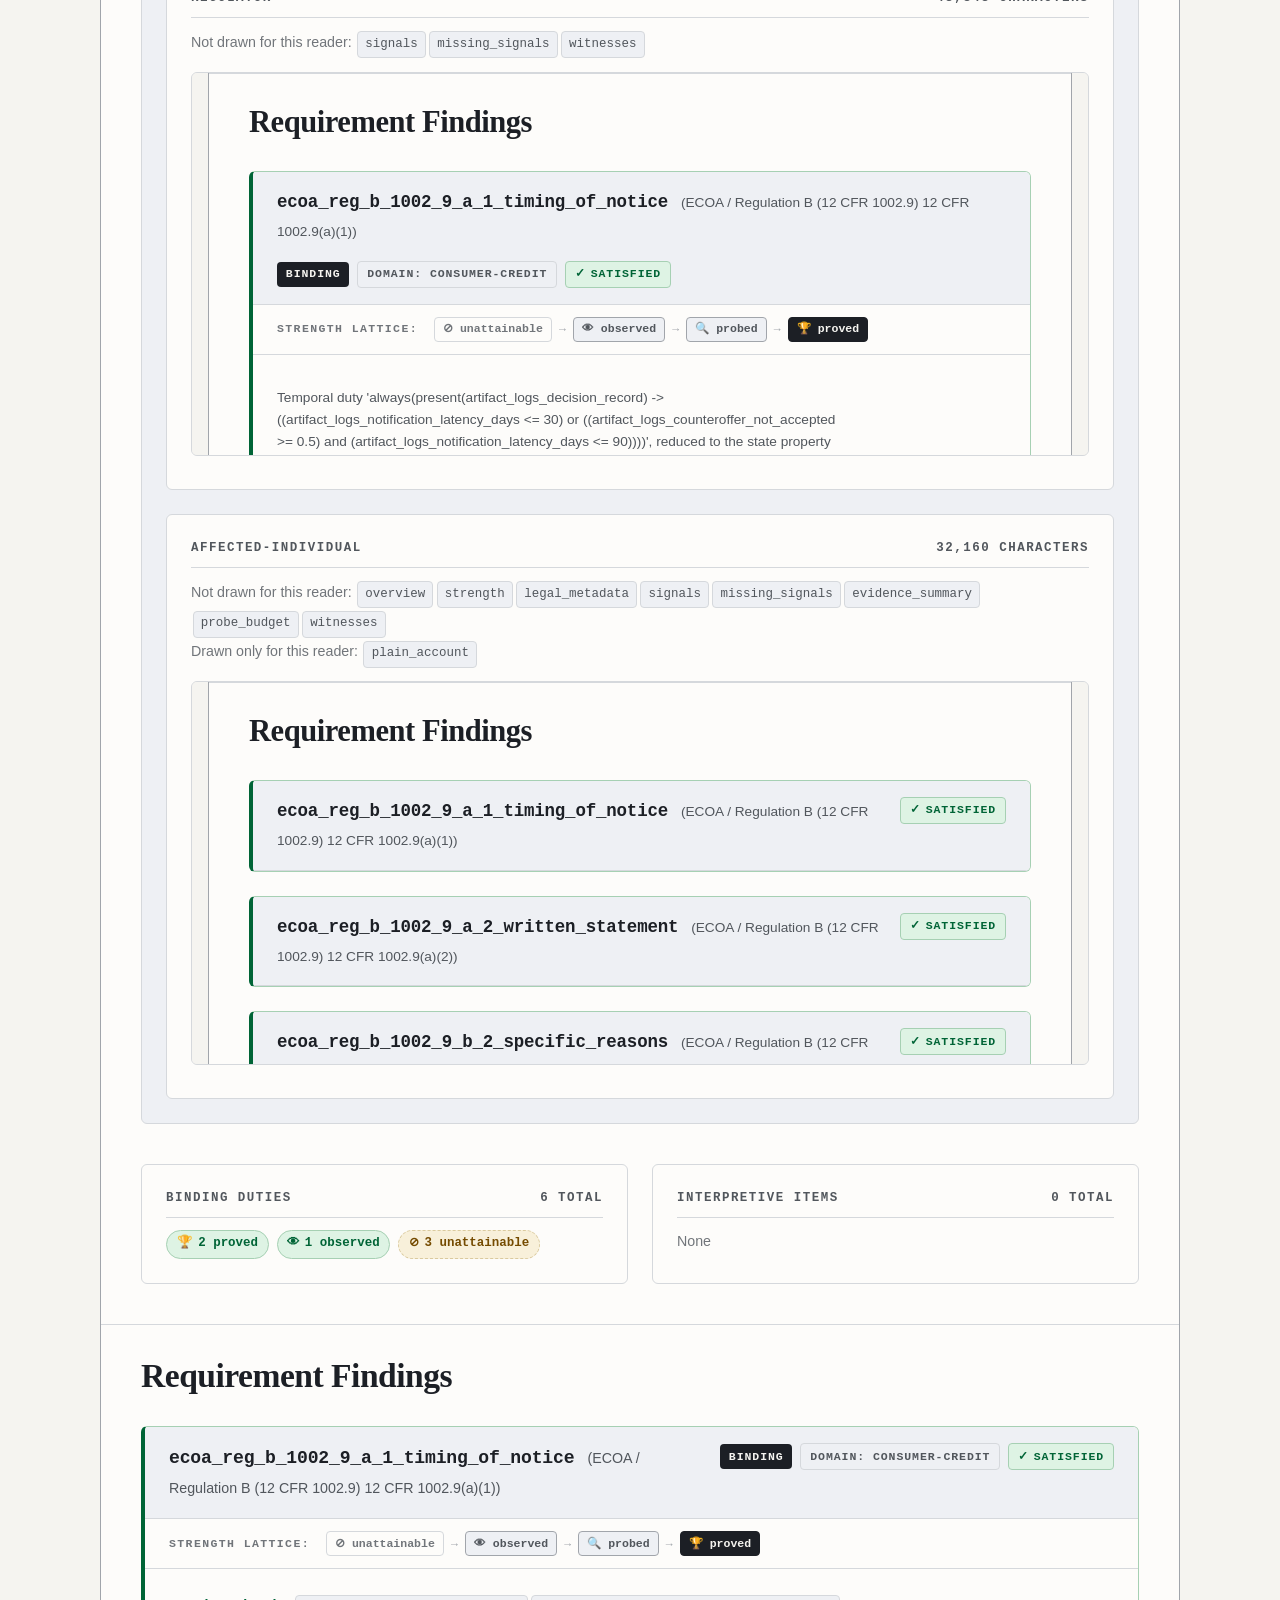
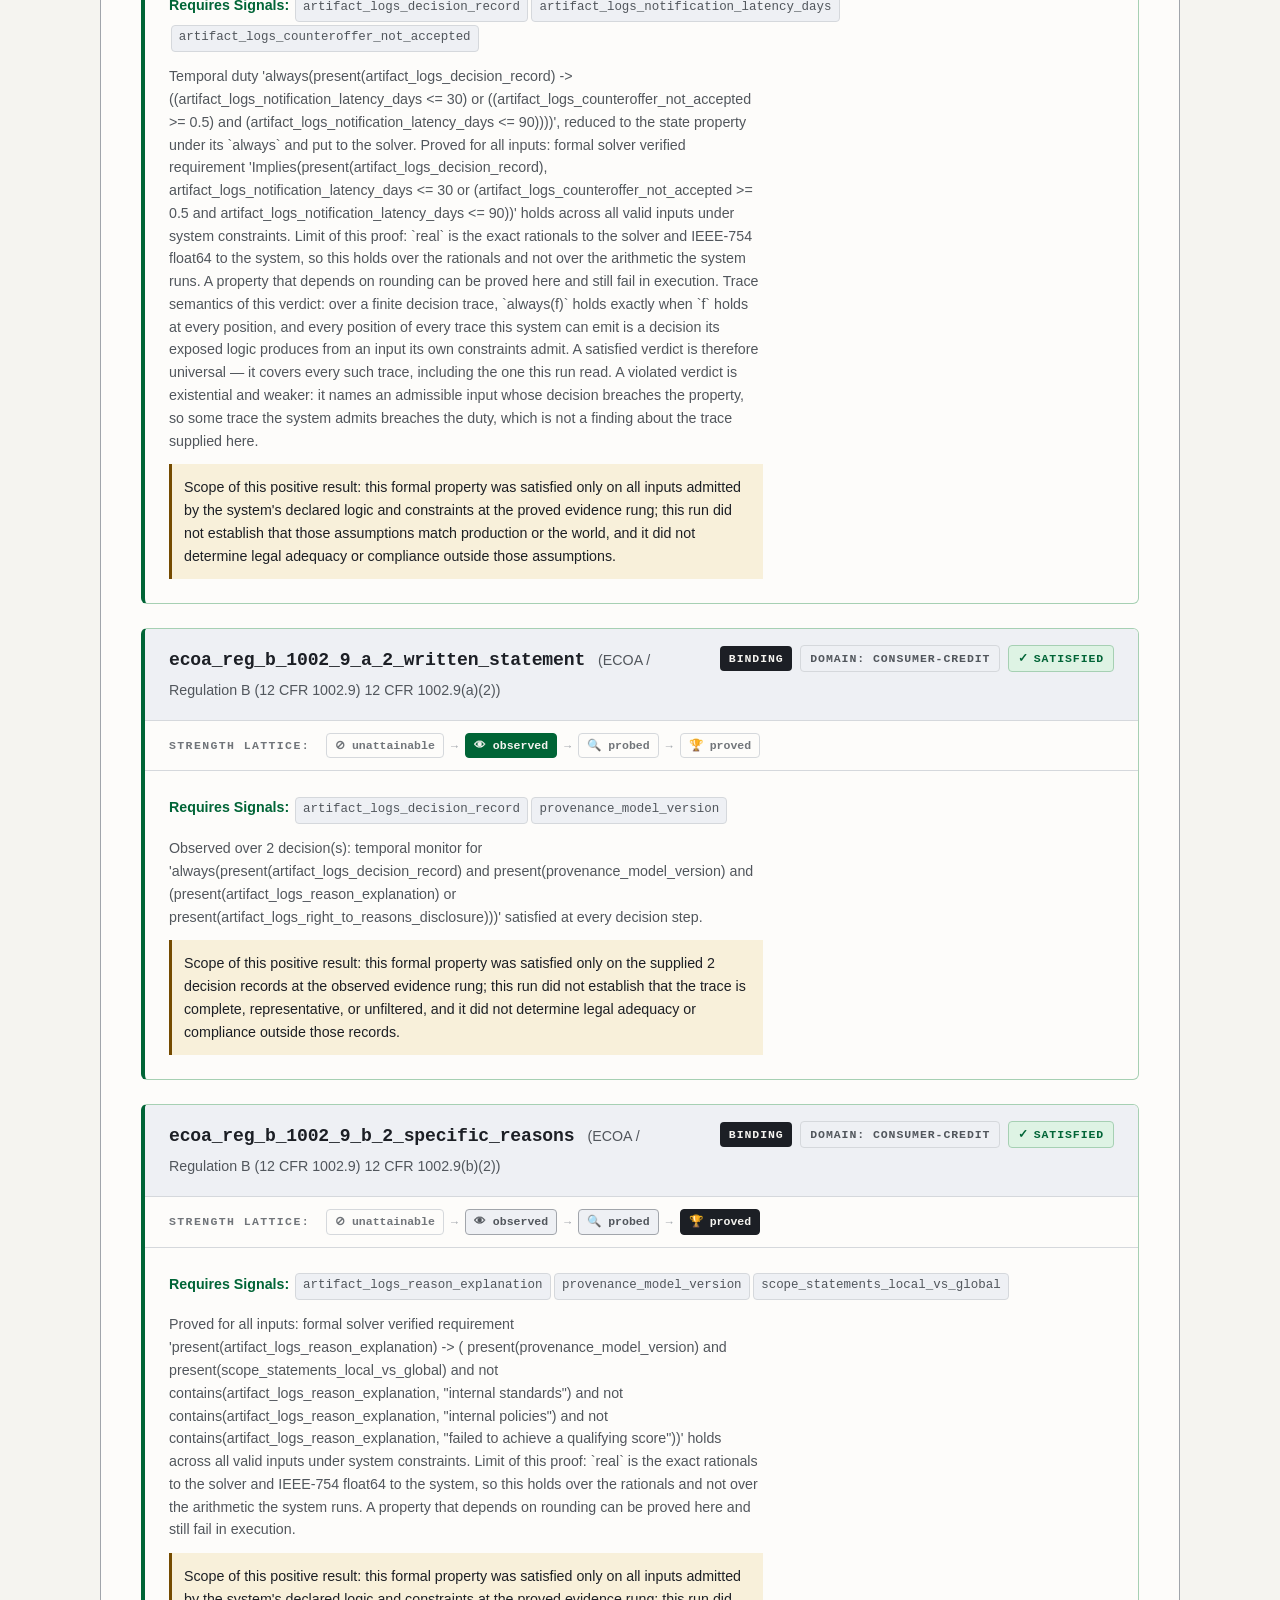
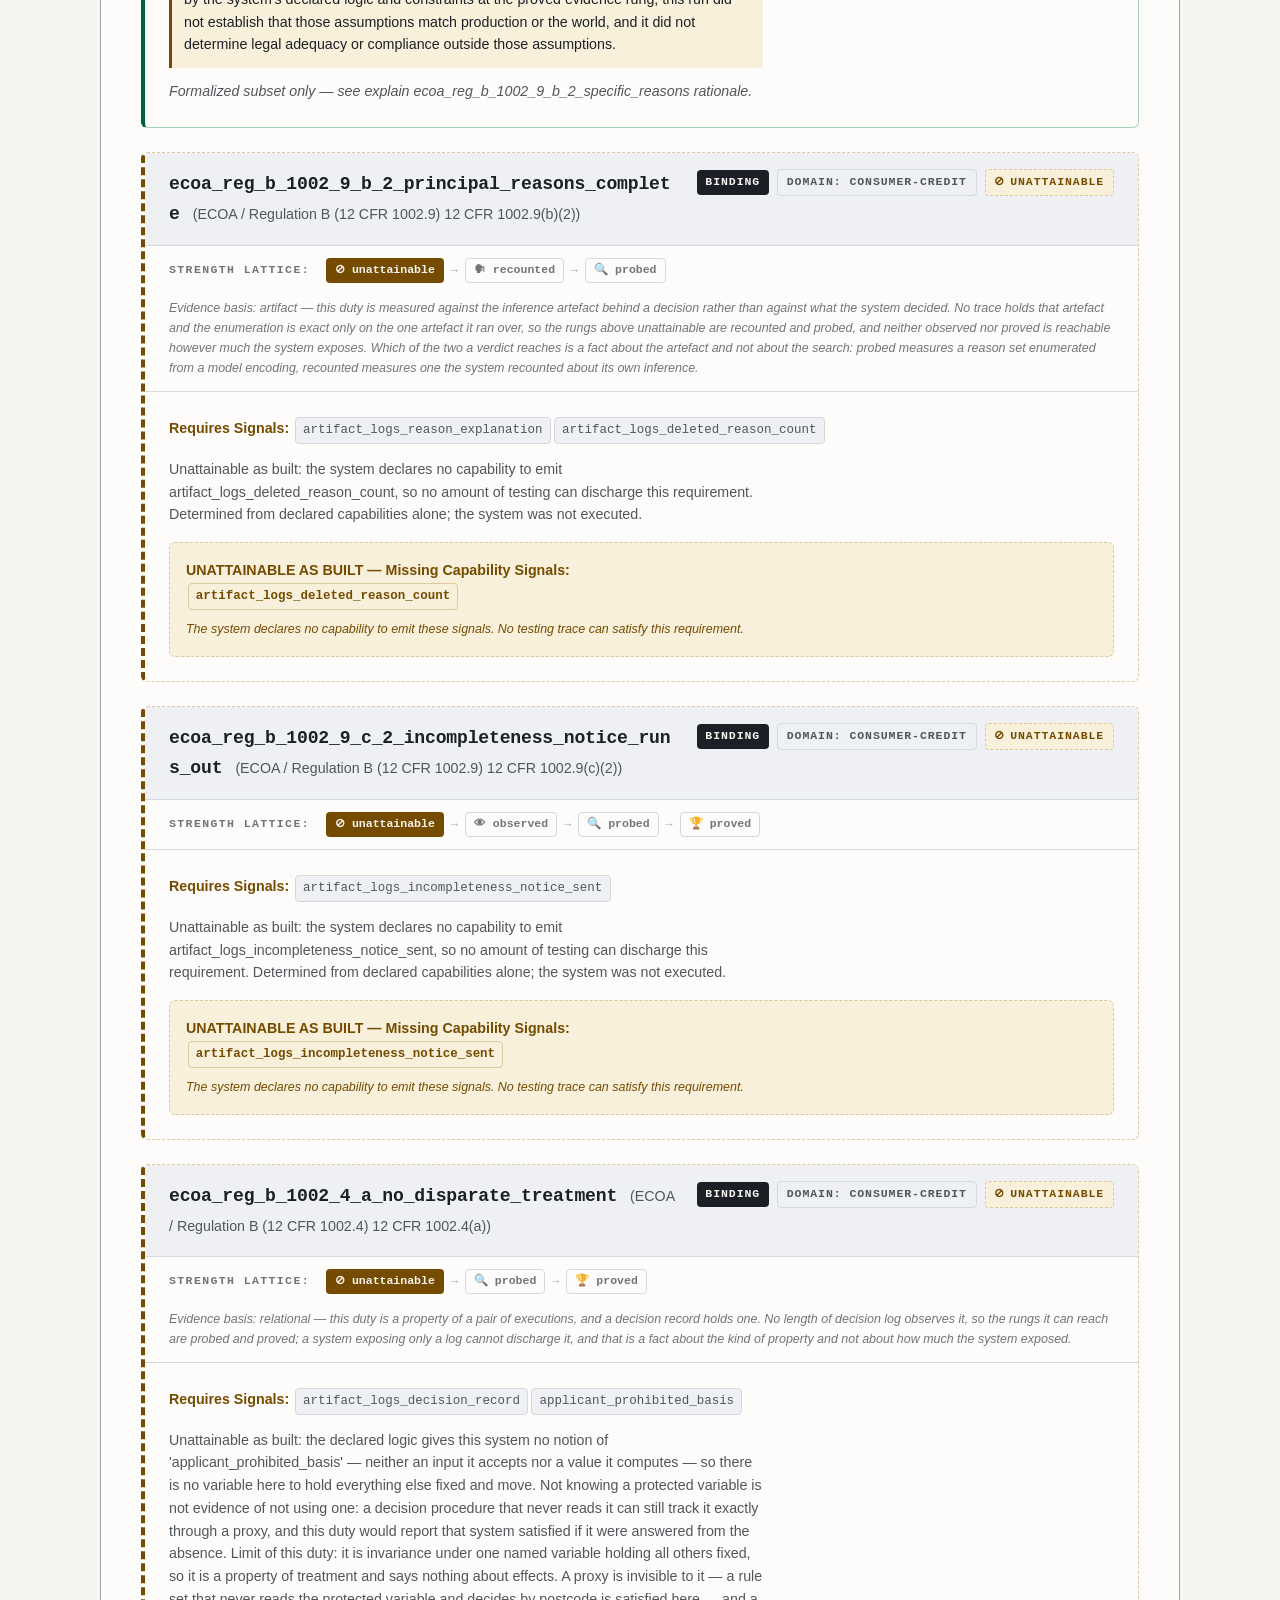
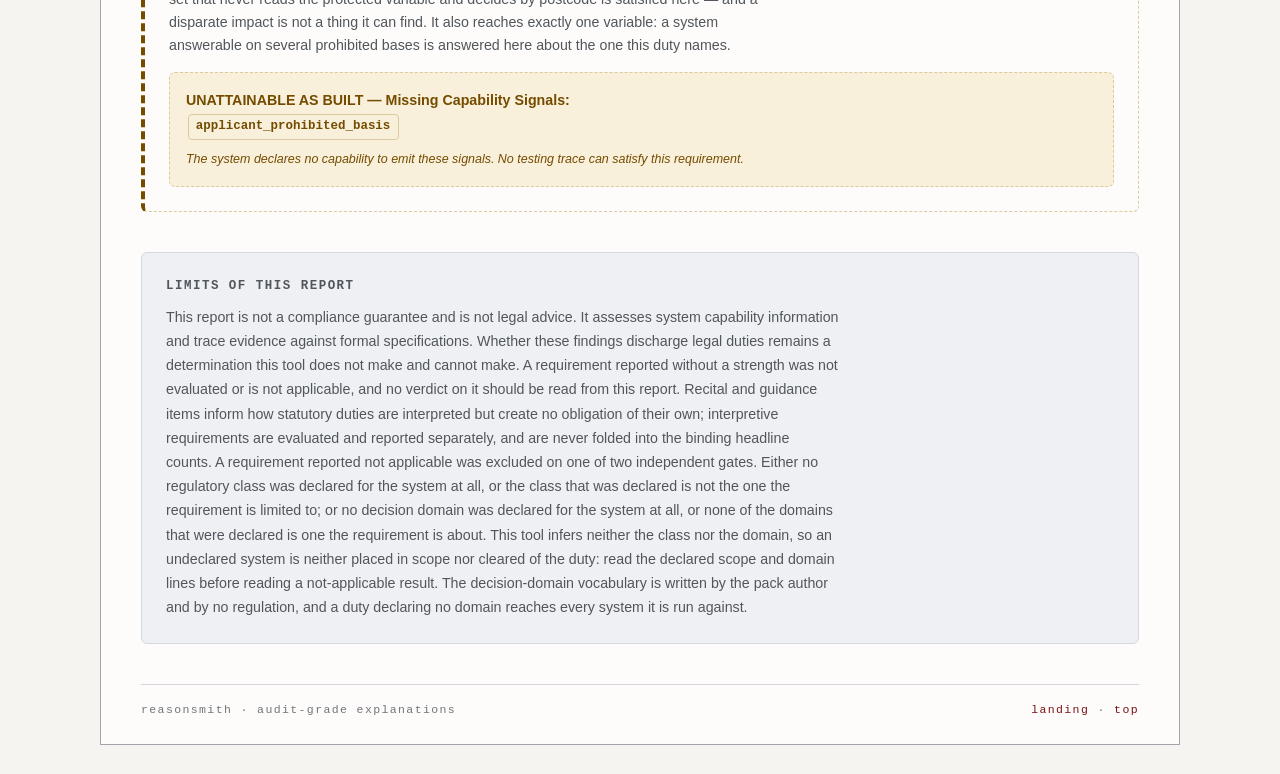
==== commit 3e64a0c9: "chore: sync generated pages from eduardstan/reasonsmith@main" ====
--- a/audiences.html
+++ b/audiences.html
@@ -569,6 +569,16 @@
       color: var(--ink);
       font-size: var(--step--1);
       max-width: 75ch;
+    }
+    .witness-pill {
+      display: inline-block;
+      margin-top: var(--space-xs);
+      padding: 0.2rem 0.6rem;
+      border-radius: 9999px;
+      background: var(--ink);
+      color: var(--paper);
+      font-family: var(--font-mono);
+      font-size: 0.78rem;
     }
     .subset-marker {
       margin-top: var(--space-xs);
@@ -766,7 +776,7 @@
         <div class="split-card">
           <div class="split-card-header">
             <span>auditor</span>
-            <span>46,032 characters</span>
+            <span>46,301 characters</span>
           </div>
           <p class="text-muted">Not drawn for this reader: nothing. This is the full report.</p>
           <iframe title="The auditor rendering of this run" onload="var w=this.contentWindow,e=w.document.getElementById(&#x27;findings&#x27;);if(e)w.scrollTo(0,e.getBoundingClientRect().top+w.scrollY)" loading="lazy" style="width: 100%; height: 24rem; margin-top: var(--space-xs); border: 1px solid var(--line); border-radius: var(--radius); background: var(--paper);" srcdoc="&lt;!DOCTYPE html&gt;
@@ -1340,6 +1350,16 @@
       color: var(--ink);
       font-size: var(--step--1);
       max-width: 75ch;
+    }
+    .witness-pill {
+      display: inline-block;
+      margin-top: var(--space-xs);
+      padding: 0.2rem 0.6rem;
+      border-radius: 9999px;
+      background: var(--ink);
+      color: var(--paper);
+      font-family: var(--font-mono);
+      font-size: 0.78rem;
     }
     .subset-marker {
       margin-top: var(--space-xs);
@@ -1755,7 +1775,7 @@
         <div class="split-card">
           <div class="split-card-header">
             <span>developer</span>
-            <span>45,372 characters</span>
+            <span>45,641 characters</span>
           </div>
           <p class="text-muted">Not drawn for this reader: <span class="signal-tag">legal_metadata</span></p>
           <iframe title="The developer rendering of this run" onload="var w=this.contentWindow,e=w.document.getElementById(&#x27;findings&#x27;);if(e)w.scrollTo(0,e.getBoundingClientRect().top+w.scrollY)" loading="lazy" style="width: 100%; height: 24rem; margin-top: var(--space-xs); border: 1px solid var(--line); border-radius: var(--radius); background: var(--paper);" srcdoc="&lt;!DOCTYPE html&gt;
@@ -2329,6 +2349,16 @@
       color: var(--ink);
       font-size: var(--step--1);
       max-width: 75ch;
+    }
+    .witness-pill {
+      display: inline-block;
+      margin-top: var(--space-xs);
+      padding: 0.2rem 0.6rem;
+      border-radius: 9999px;
+      background: var(--ink);
+      color: var(--paper);
+      font-family: var(--font-mono);
+      font-size: 0.78rem;
     }
     .subset-marker {
       margin-top: var(--space-xs);
@@ -2744,7 +2774,7 @@
         <div class="split-card">
           <div class="split-card-header">
             <span>deployer</span>
-            <span>44,571 characters</span>
+            <span>44,840 characters</span>
           </div>
           <p class="text-muted">Not drawn for this reader: <span class="signal-tag">signals</span><span class="signal-tag">witnesses</span></p>
           <iframe title="The deployer rendering of this run" onload="var w=this.contentWindow,e=w.document.getElementById(&#x27;findings&#x27;);if(e)w.scrollTo(0,e.getBoundingClientRect().top+w.scrollY)" loading="lazy" style="width: 100%; height: 24rem; margin-top: var(--space-xs); border: 1px solid var(--line); border-radius: var(--radius); background: var(--paper);" srcdoc="&lt;!DOCTYPE html&gt;
@@ -3318,6 +3348,16 @@
       color: var(--ink);
       font-size: var(--step--1);
       max-width: 75ch;
+    }
+    .witness-pill {
+      display: inline-block;
+      margin-top: var(--space-xs);
+      padding: 0.2rem 0.6rem;
+      border-radius: 9999px;
+      background: var(--ink);
+      color: var(--paper);
+      font-family: var(--font-mono);
+      font-size: 0.78rem;
     }
     .subset-marker {
       margin-top: var(--space-xs);
@@ -3721,7 +3761,7 @@
         <div class="split-card">
           <div class="split-card-header">
             <span>regulator</span>
-            <span>43,574 characters</span>
+            <span>43,843 characters</span>
           </div>
           <p class="text-muted">Not drawn for this reader: <span class="signal-tag">signals</span><span class="signal-tag">missing_signals</span><span class="signal-tag">witnesses</span></p>
           <iframe title="The regulator rendering of this run" onload="var w=this.contentWindow,e=w.document.getElementById(&#x27;findings&#x27;);if(e)w.scrollTo(0,e.getBoundingClientRect().top+w.scrollY)" loading="lazy" style="width: 100%; height: 24rem; margin-top: var(--space-xs); border: 1px solid var(--line); border-radius: var(--radius); background: var(--paper);" srcdoc="&lt;!DOCTYPE html&gt;
@@ -4295,6 +4335,16 @@
       color: var(--ink);
       font-size: var(--step--1);
       max-width: 75ch;
+    }
+    .witness-pill {
+      display: inline-block;
+      margin-top: var(--space-xs);
+      padding: 0.2rem 0.6rem;
+      border-radius: 9999px;
+      background: var(--ink);
+      color: var(--paper);
+      font-family: var(--font-mono);
+      font-size: 0.78rem;
     }
     .subset-marker {
       margin-top: var(--space-xs);
@@ -4698,7 +4748,7 @@
         <div class="split-card">
           <div class="split-card-header">
             <span>affected-individual</span>
-            <span>31,891 characters</span>
+            <span>32,160 characters</span>
           </div>
           <p class="text-muted">Not drawn for this reader: <span class="signal-tag">overview</span><span class="signal-tag">strength</span><span class="signal-tag">legal_metadata</span><span class="signal-tag">signals</span><span class="signal-tag">missing_signals</span><span class="signal-tag">evidence_summary</span><span class="signal-tag">probe_budget</span><span class="signal-tag">witnesses</span></p><p class="text-muted">Drawn only for this reader: <span class="signal-tag">plain_account</span></p>
           <iframe title="The affected-individual rendering of this run" onload="var w=this.contentWindow,e=w.document.getElementById(&#x27;findings&#x27;);if(e)w.scrollTo(0,e.getBoundingClientRect().top+w.scrollY)" loading="lazy" style="width: 100%; height: 24rem; margin-top: var(--space-xs); border: 1px solid var(--line); border-radius: var(--radius); background: var(--paper);" srcdoc="&lt;!DOCTYPE html&gt;
@@ -5272,6 +5322,16 @@
       color: var(--ink);
       font-size: var(--step--1);
       max-width: 75ch;
+    }
+    .witness-pill {
+      display: inline-block;
+      margin-top: var(--space-xs);
+      padding: 0.2rem 0.6rem;
+      border-radius: 9999px;
+      background: var(--ink);
+      color: var(--paper);
+      font-family: var(--font-mono);
+      font-size: 0.78rem;
     }
     .subset-marker {
       margin-top: var(--space-xs);
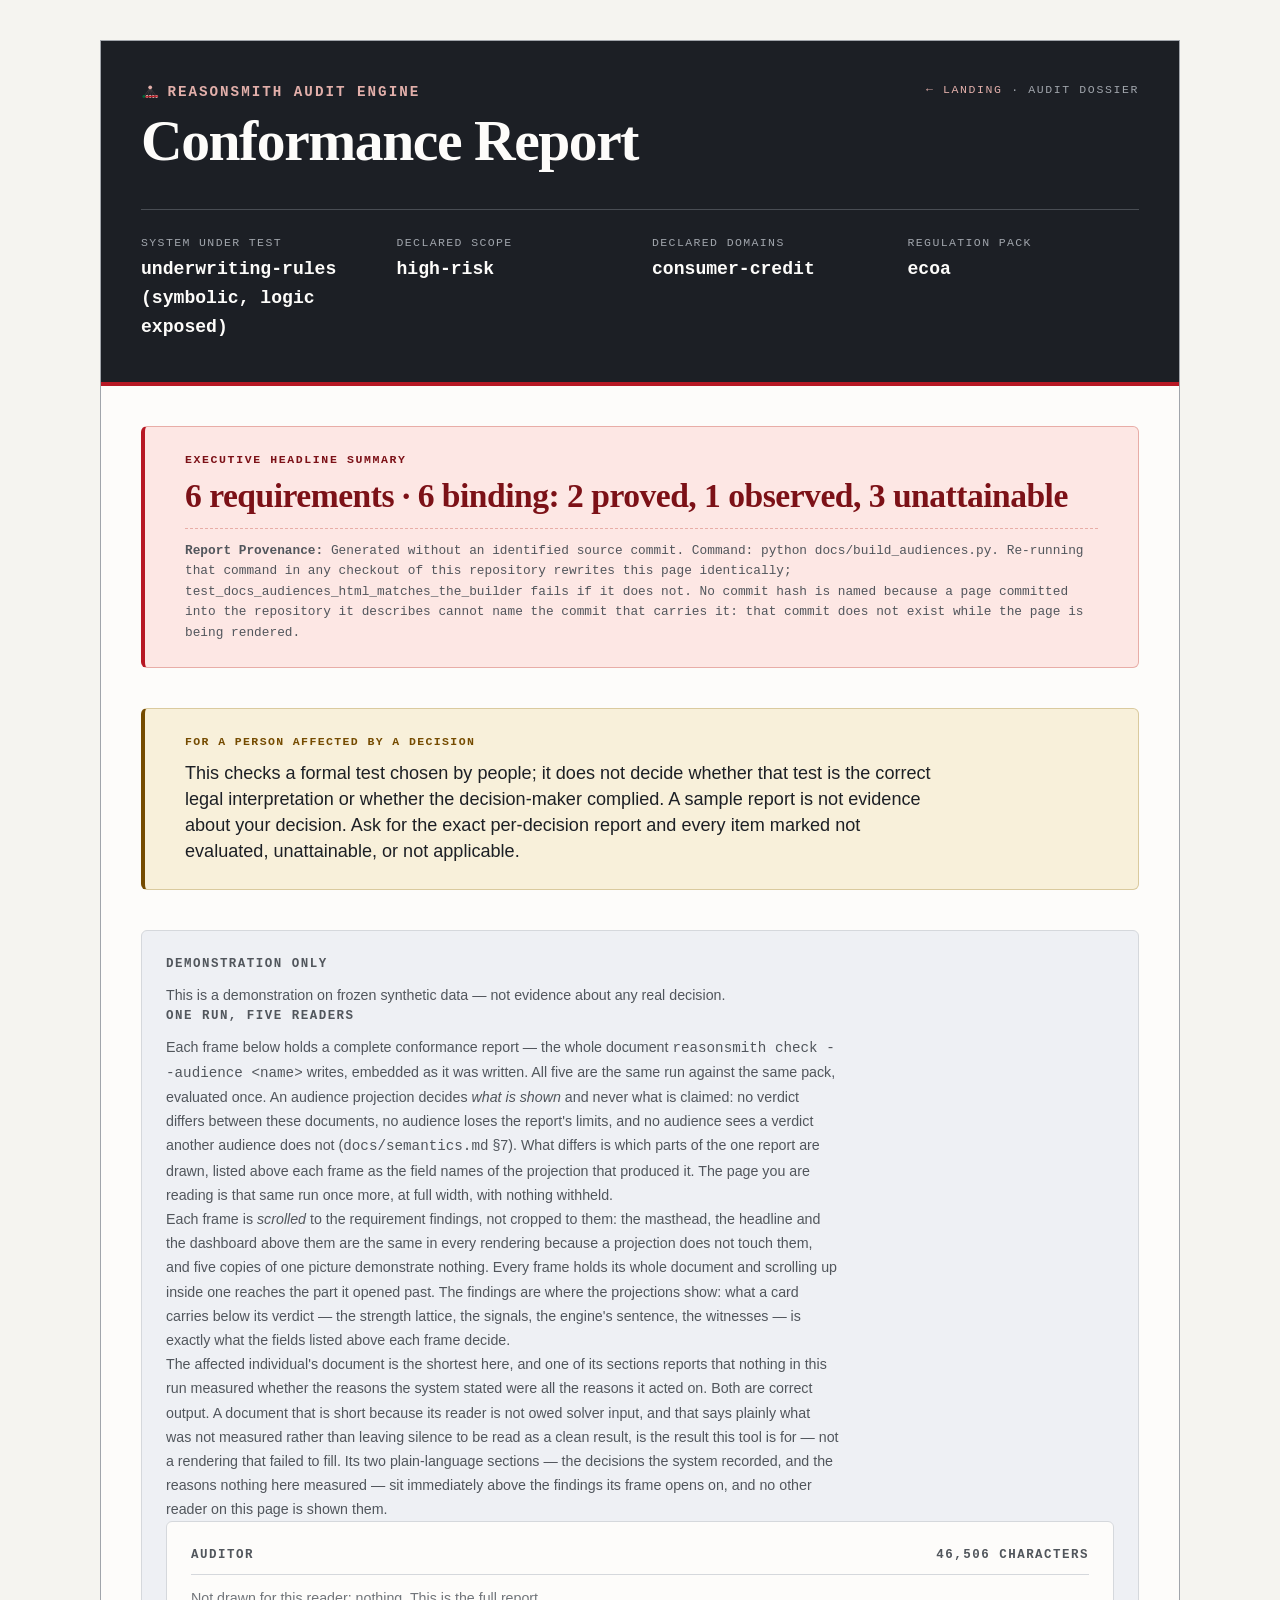
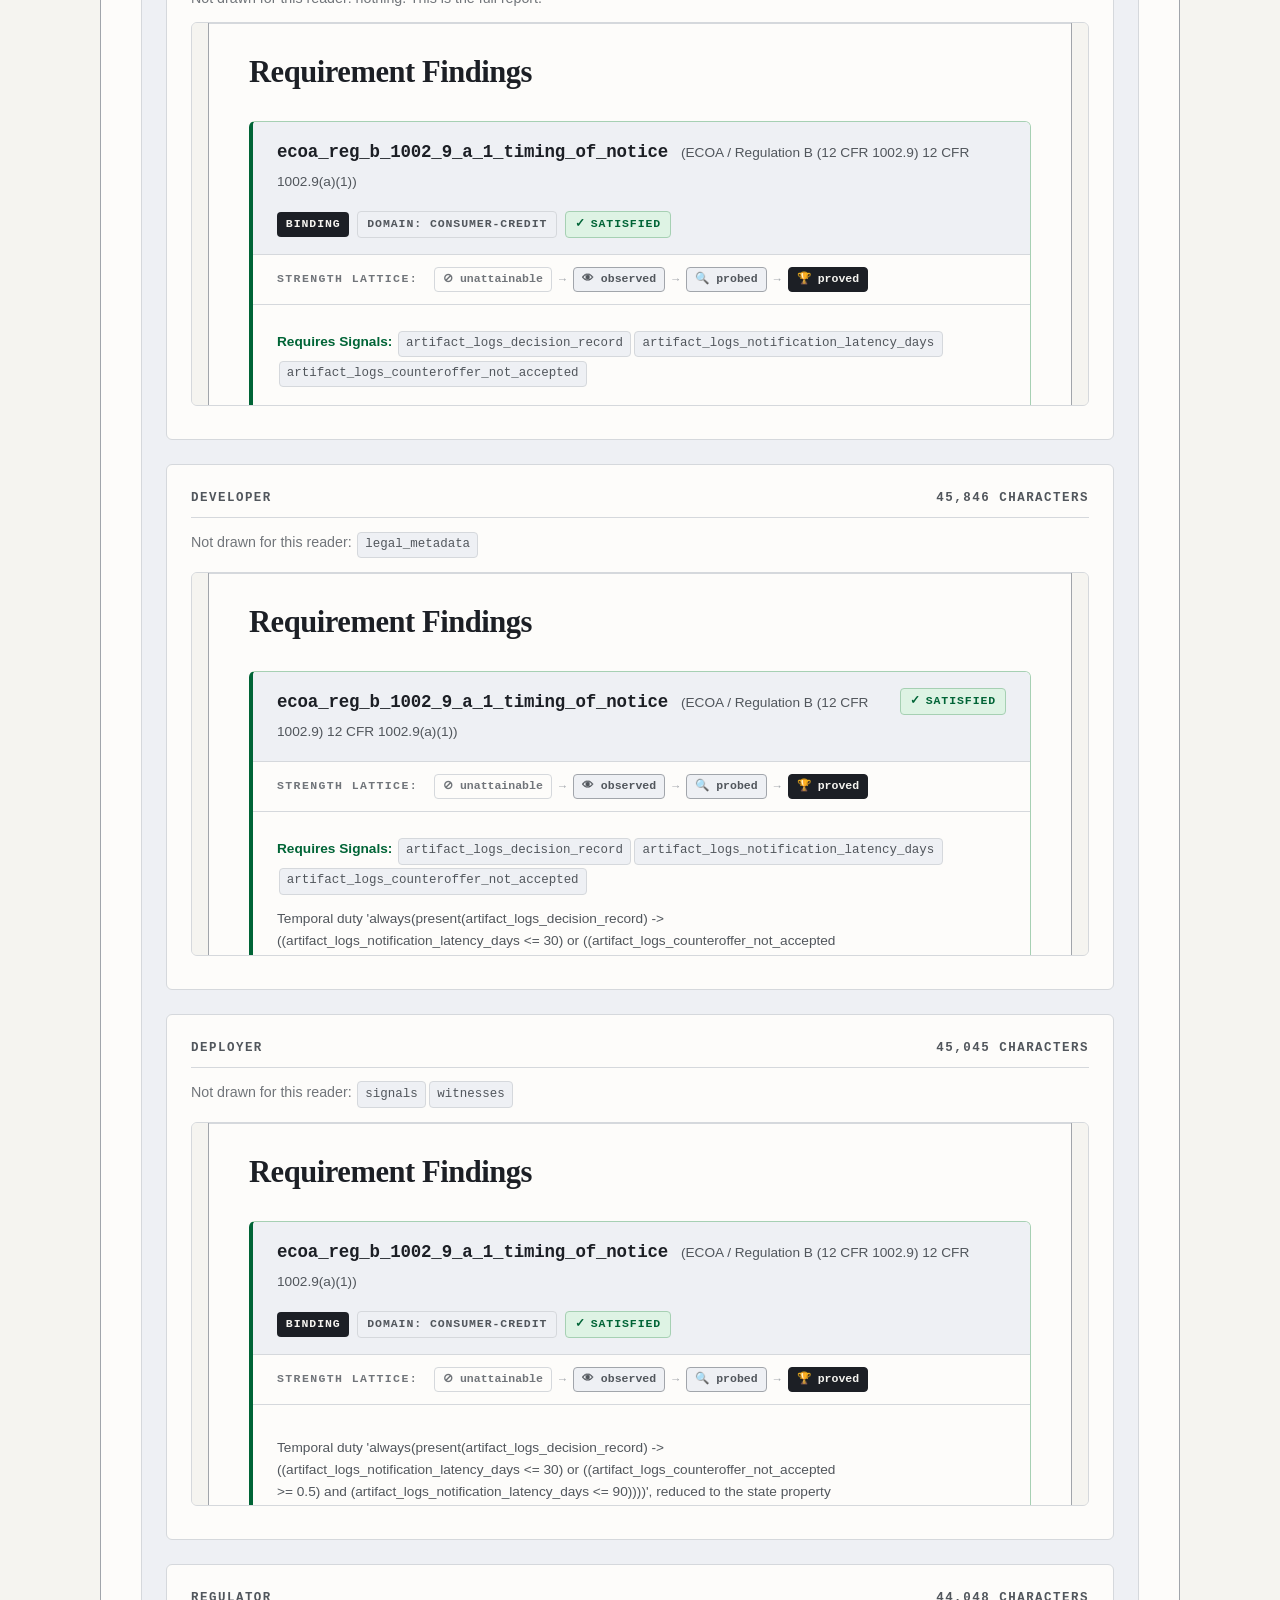
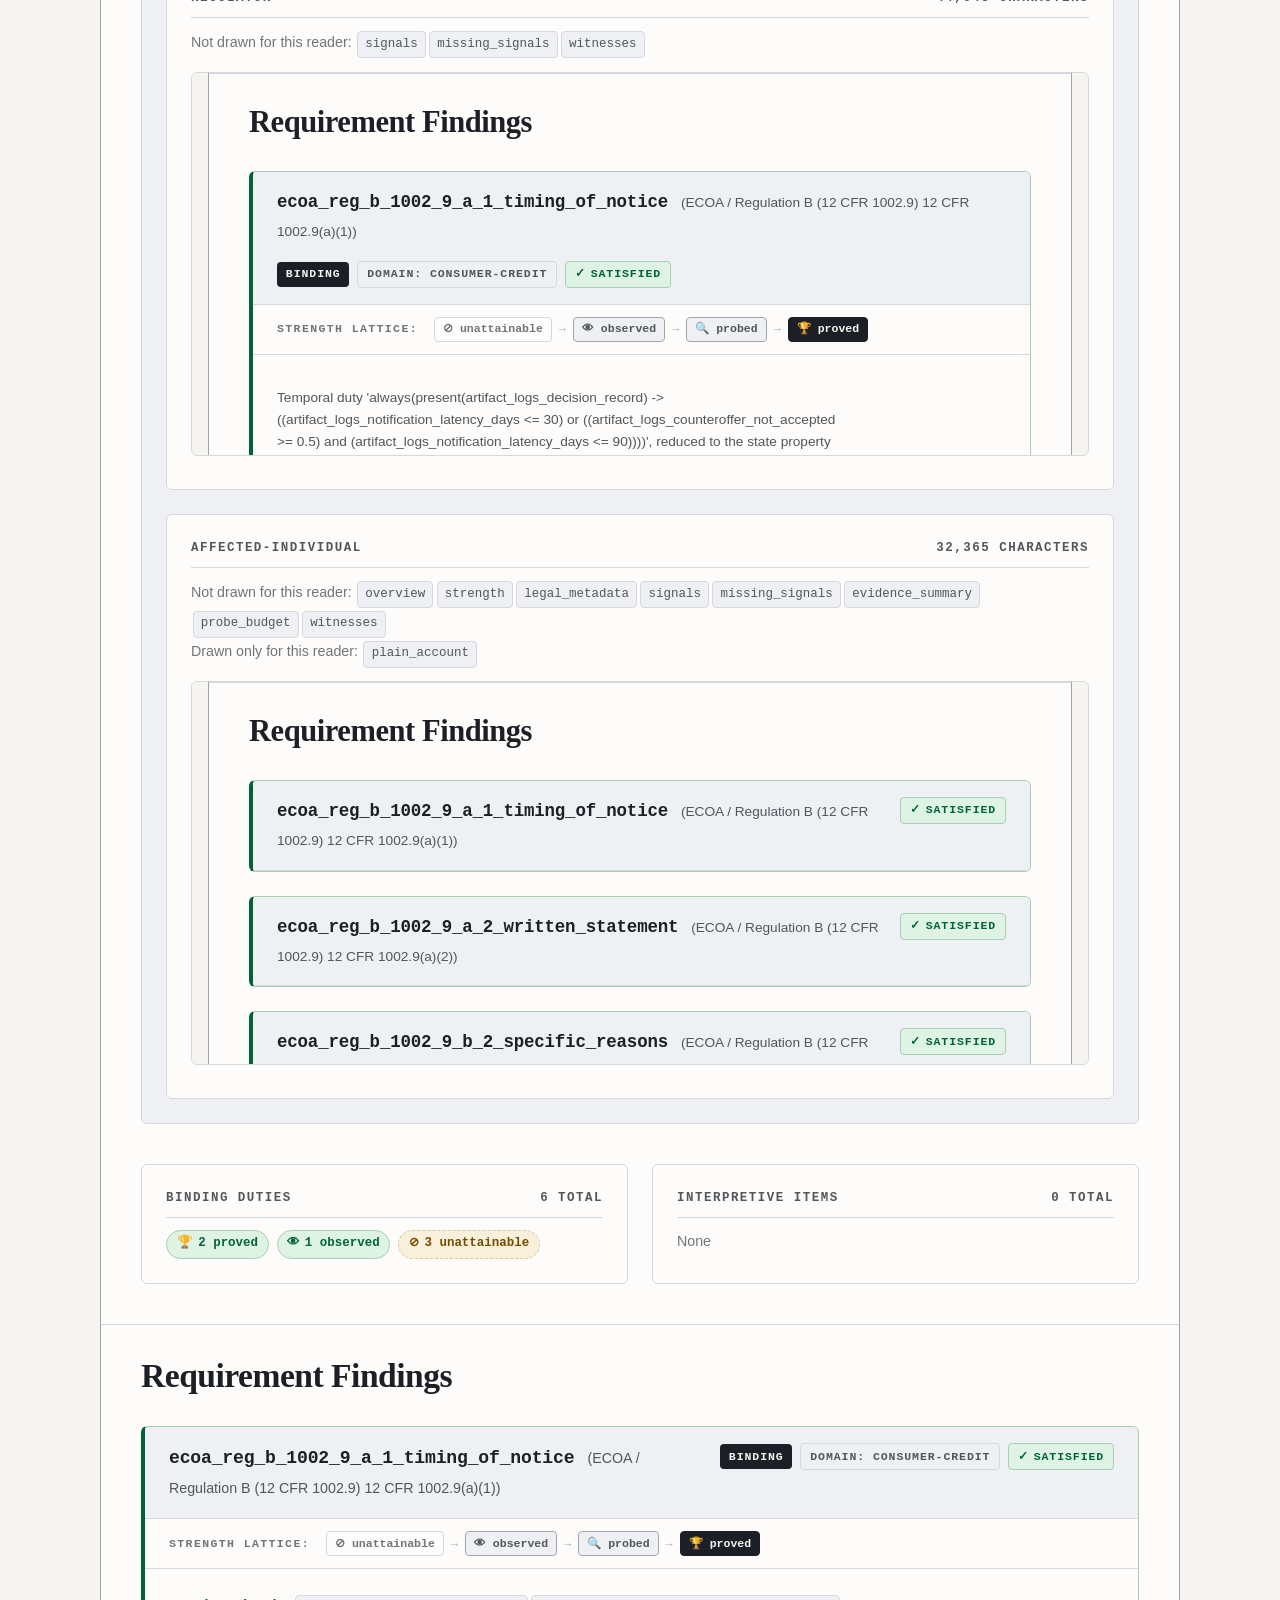
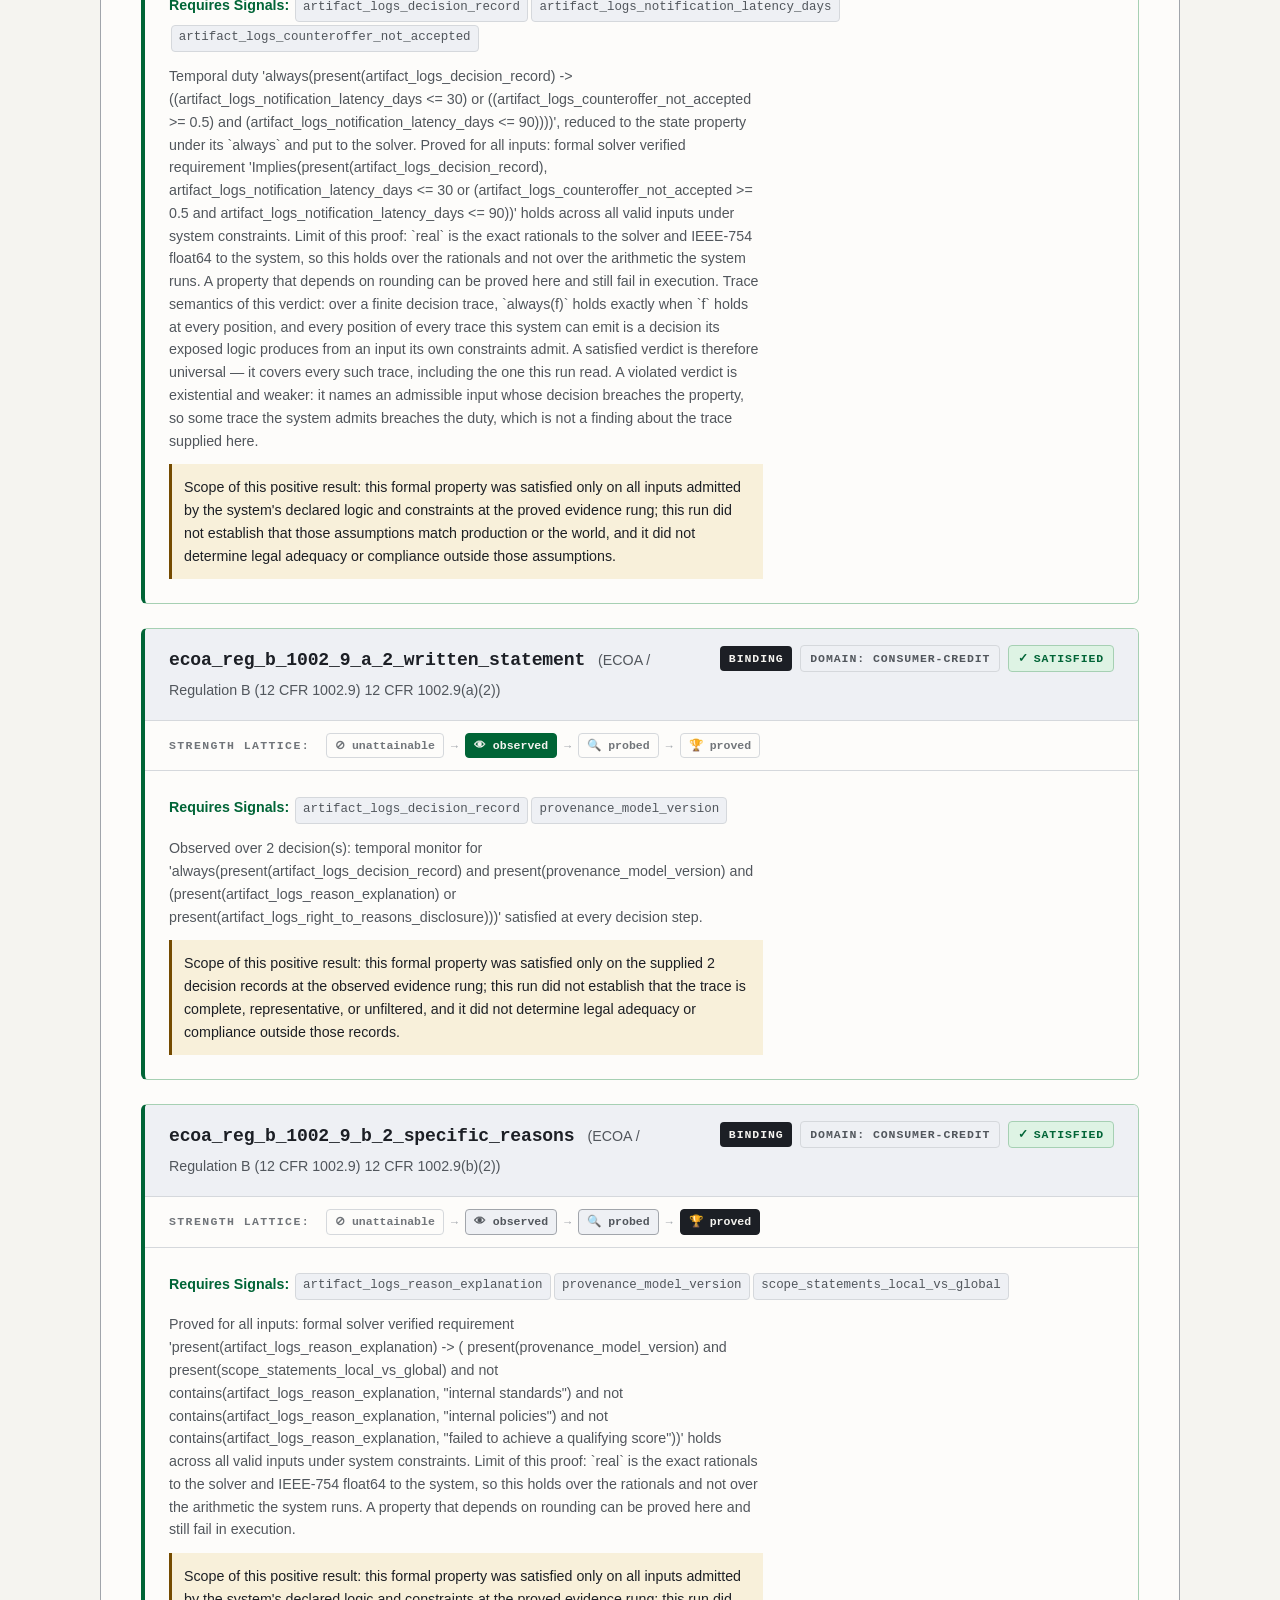
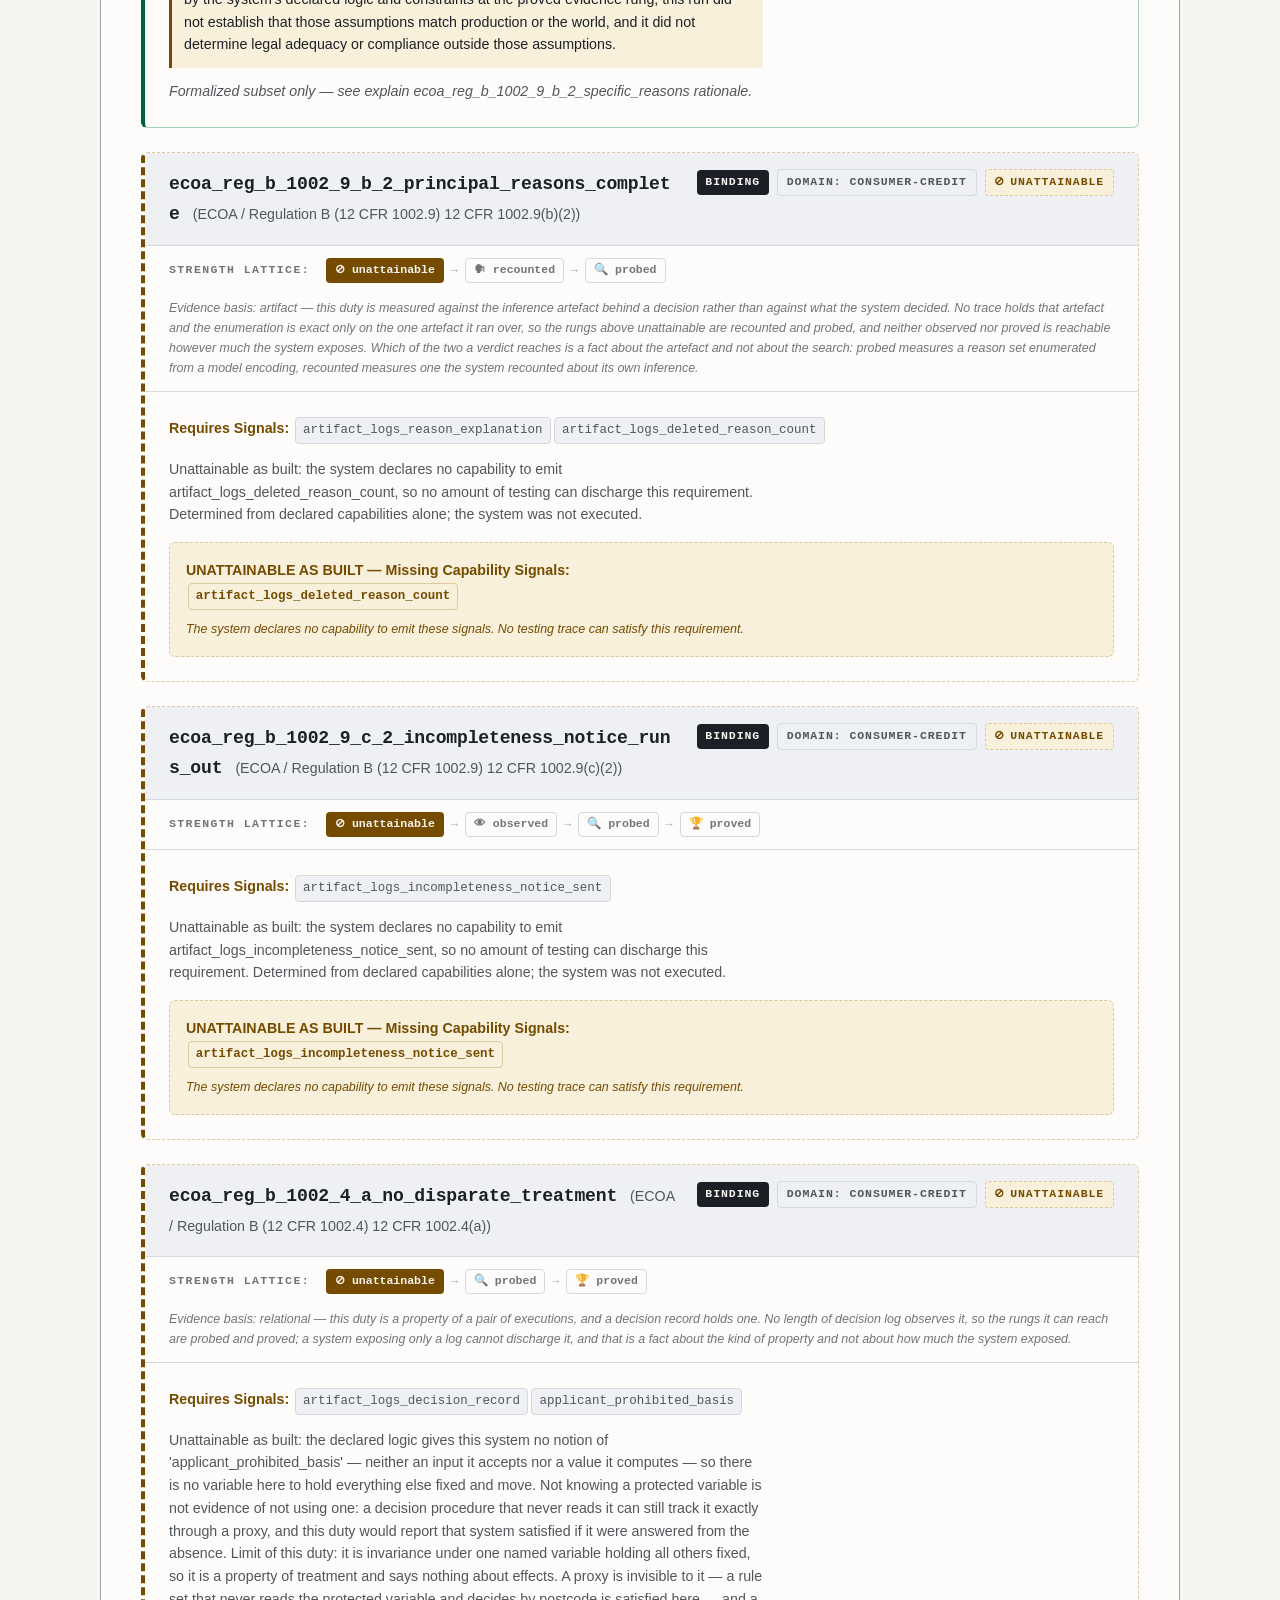
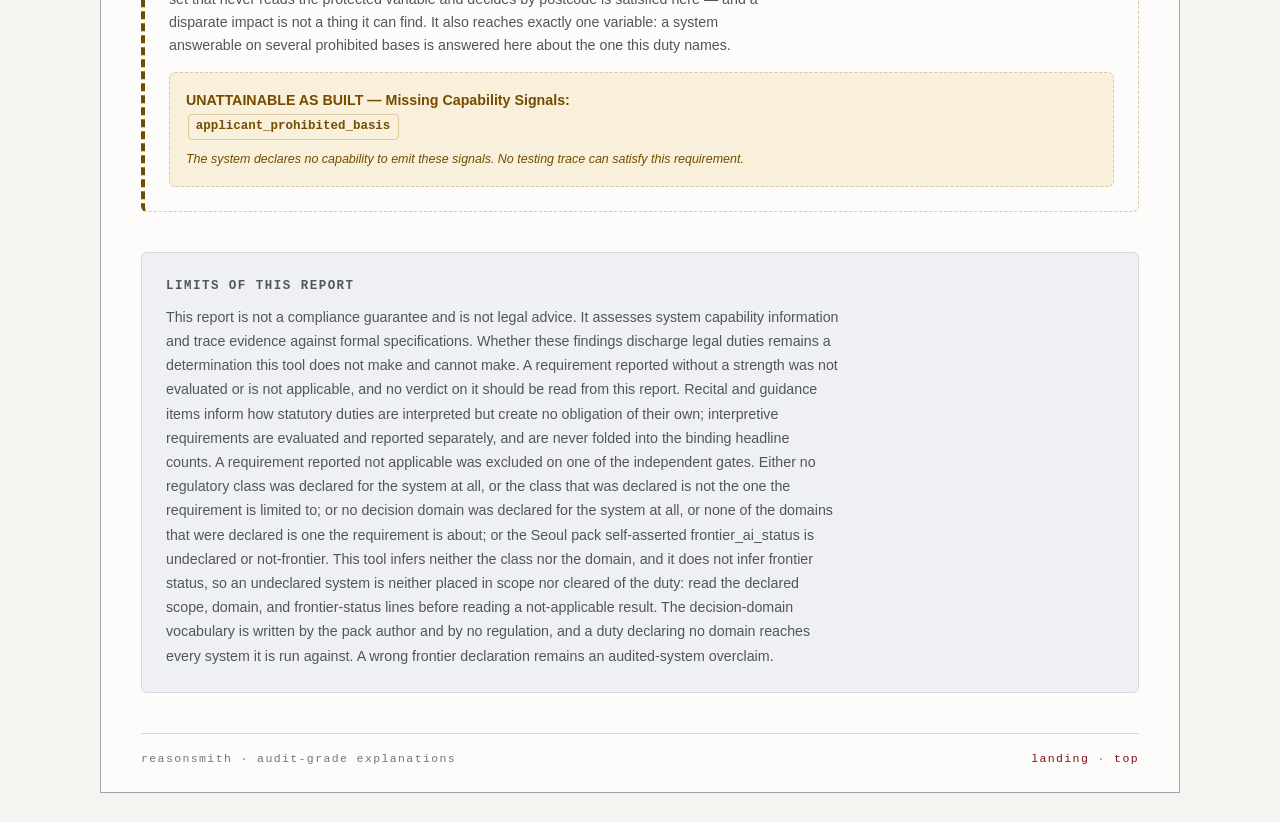
==== commit 7fc08a9c: "chore: sync generated pages from eduardstan/reasonsmith@main" ====
--- a/audiences.html
+++ b/audiences.html
@@ -776,7 +776,7 @@
         <div class="split-card">
           <div class="split-card-header">
             <span>auditor</span>
-            <span>46,301 characters</span>
+            <span>46,506 characters</span>
           </div>
           <p class="text-muted">Not drawn for this reader: nothing. This is the full report.</p>
           <iframe title="The auditor rendering of this run" onload="var w=this.contentWindow,e=w.document.getElementById(&#x27;findings&#x27;);if(e)w.scrollTo(0,e.getBoundingClientRect().top+w.scrollY)" loading="lazy" style="width: 100%; height: 24rem; margin-top: var(--space-xs); border: 1px solid var(--line); border-radius: var(--radius); background: var(--paper);" srcdoc="&lt;!DOCTYPE html&gt;
@@ -1723,7 +1723,7 @@
 
     &lt;section class=&quot;limits-card&quot;&gt;
       &lt;h3 class=&quot;limits-header&quot;&gt;Limits of this report&lt;/h3&gt;
-      &lt;p class=&quot;limits-text&quot;&gt;This report is not a compliance guarantee and is not legal advice. It assesses system capability information and trace evidence against formal specifications. Whether these findings discharge legal duties remains a determination this tool does not make and cannot make. A requirement reported without a strength was not evaluated or is not applicable, and no verdict on it should be read from this report. Recital and guidance items inform how statutory duties are interpreted but create no obligation of their own; interpretive requirements are evaluated and reported separately, and are never folded into the binding headline counts. A requirement reported not applicable was excluded on one of two independent gates. Either no regulatory class was declared for the system at all, or the class that was declared is not the one the requirement is limited to; or no decision domain was declared for the system at all, or none of the domains that were declared is one the requirement is about. This tool infers neither the class nor the domain, so an undeclared system is neither placed in scope nor cleared of the duty: read the declared scope and domain lines before reading a not-applicable result. The decision-domain vocabulary is written by the pack author and by no regulation, and a duty declaring no domain reaches every system it is run against.&lt;/p&gt;
+      &lt;p class=&quot;limits-text&quot;&gt;This report is not a compliance guarantee and is not legal advice. It assesses system capability information and trace evidence against formal specifications. Whether these findings discharge legal duties remains a determination this tool does not make and cannot make. A requirement reported without a strength was not evaluated or is not applicable, and no verdict on it should be read from this report. Recital and guidance items inform how statutory duties are interpreted but create no obligation of their own; interpretive requirements are evaluated and reported separately, and are never folded into the binding headline counts. A requirement reported not applicable was excluded on one of the independent gates. Either no regulatory class was declared for the system at all, or the class that was declared is not the one the requirement is limited to; or no decision domain was declared for the system at all, or none of the domains that were declared is one the requirement is about; or the Seoul pack self-asserted frontier_ai_status is undeclared or not-frontier. This tool infers neither the class nor the domain, and it does not infer frontier status, so an undeclared system is neither placed in scope nor cleared of the duty: read the declared scope, domain, and frontier-status lines before reading a not-applicable result. The decision-domain vocabulary is written by the pack author and by no regulation, and a duty declaring no domain reaches every system it is run against. A wrong frontier declaration remains an audited-system overclaim.&lt;/p&gt;
     &lt;/section&gt;
     &lt;footer class=&quot;dossier-foot&quot;&gt;
       &lt;span&gt;reasonsmith &amp;middot; audit-grade explanations&lt;/span&gt;
@@ -1775,7 +1775,7 @@
         <div class="split-card">
           <div class="split-card-header">
             <span>developer</span>
-            <span>45,641 characters</span>
+            <span>45,846 characters</span>
           </div>
           <p class="text-muted">Not drawn for this reader: <span class="signal-tag">legal_metadata</span></p>
           <iframe title="The developer rendering of this run" onload="var w=this.contentWindow,e=w.document.getElementById(&#x27;findings&#x27;);if(e)w.scrollTo(0,e.getBoundingClientRect().top+w.scrollY)" loading="lazy" style="width: 100%; height: 24rem; margin-top: var(--space-xs); border: 1px solid var(--line); border-radius: var(--radius); background: var(--paper);" srcdoc="&lt;!DOCTYPE html&gt;
@@ -2722,7 +2722,7 @@
 
     &lt;section class=&quot;limits-card&quot;&gt;
       &lt;h3 class=&quot;limits-header&quot;&gt;Limits of this report&lt;/h3&gt;
-      &lt;p class=&quot;limits-text&quot;&gt;This report is not a compliance guarantee and is not legal advice. It assesses system capability information and trace evidence against formal specifications. Whether these findings discharge legal duties remains a determination this tool does not make and cannot make. A requirement reported without a strength was not evaluated or is not applicable, and no verdict on it should be read from this report. Recital and guidance items inform how statutory duties are interpreted but create no obligation of their own; interpretive requirements are evaluated and reported separately, and are never folded into the binding headline counts. A requirement reported not applicable was excluded on one of two independent gates. Either no regulatory class was declared for the system at all, or the class that was declared is not the one the requirement is limited to; or no decision domain was declared for the system at all, or none of the domains that were declared is one the requirement is about. This tool infers neither the class nor the domain, so an undeclared system is neither placed in scope nor cleared of the duty: read the declared scope and domain lines before reading a not-applicable result. The decision-domain vocabulary is written by the pack author and by no regulation, and a duty declaring no domain reaches every system it is run against.&lt;/p&gt;
+      &lt;p class=&quot;limits-text&quot;&gt;This report is not a compliance guarantee and is not legal advice. It assesses system capability information and trace evidence against formal specifications. Whether these findings discharge legal duties remains a determination this tool does not make and cannot make. A requirement reported without a strength was not evaluated or is not applicable, and no verdict on it should be read from this report. Recital and guidance items inform how statutory duties are interpreted but create no obligation of their own; interpretive requirements are evaluated and reported separately, and are never folded into the binding headline counts. A requirement reported not applicable was excluded on one of the independent gates. Either no regulatory class was declared for the system at all, or the class that was declared is not the one the requirement is limited to; or no decision domain was declared for the system at all, or none of the domains that were declared is one the requirement is about; or the Seoul pack self-asserted frontier_ai_status is undeclared or not-frontier. This tool infers neither the class nor the domain, and it does not infer frontier status, so an undeclared system is neither placed in scope nor cleared of the duty: read the declared scope, domain, and frontier-status lines before reading a not-applicable result. The decision-domain vocabulary is written by the pack author and by no regulation, and a duty declaring no domain reaches every system it is run against. A wrong frontier declaration remains an audited-system overclaim.&lt;/p&gt;
     &lt;/section&gt;
     &lt;footer class=&quot;dossier-foot&quot;&gt;
       &lt;span&gt;reasonsmith &amp;middot; audit-grade explanations&lt;/span&gt;
@@ -2774,7 +2774,7 @@
         <div class="split-card">
           <div class="split-card-header">
             <span>deployer</span>
-            <span>44,840 characters</span>
+            <span>45,045 characters</span>
           </div>
           <p class="text-muted">Not drawn for this reader: <span class="signal-tag">signals</span><span class="signal-tag">witnesses</span></p>
           <iframe title="The deployer rendering of this run" onload="var w=this.contentWindow,e=w.document.getElementById(&#x27;findings&#x27;);if(e)w.scrollTo(0,e.getBoundingClientRect().top+w.scrollY)" loading="lazy" style="width: 100%; height: 24rem; margin-top: var(--space-xs); border: 1px solid var(--line); border-radius: var(--radius); background: var(--paper);" srcdoc="&lt;!DOCTYPE html&gt;
@@ -3709,7 +3709,7 @@
 
     &lt;section class=&quot;limits-card&quot;&gt;
       &lt;h3 class=&quot;limits-header&quot;&gt;Limits of this report&lt;/h3&gt;
-      &lt;p class=&quot;limits-text&quot;&gt;This report is not a compliance guarantee and is not legal advice. It assesses system capability information and trace evidence against formal specifications. Whether these findings discharge legal duties remains a determination this tool does not make and cannot make. A requirement reported without a strength was not evaluated or is not applicable, and no verdict on it should be read from this report. Recital and guidance items inform how statutory duties are interpreted but create no obligation of their own; interpretive requirements are evaluated and reported separately, and are never folded into the binding headline counts. A requirement reported not applicable was excluded on one of two independent gates. Either no regulatory class was declared for the system at all, or the class that was declared is not the one the requirement is limited to; or no decision domain was declared for the system at all, or none of the domains that were declared is one the requirement is about. This tool infers neither the class nor the domain, so an undeclared system is neither placed in scope nor cleared of the duty: read the declared scope and domain lines before reading a not-applicable result. The decision-domain vocabulary is written by the pack author and by no regulation, and a duty declaring no domain reaches every system it is run against.&lt;/p&gt;
+      &lt;p class=&quot;limits-text&quot;&gt;This report is not a compliance guarantee and is not legal advice. It assesses system capability information and trace evidence against formal specifications. Whether these findings discharge legal duties remains a determination this tool does not make and cannot make. A requirement reported without a strength was not evaluated or is not applicable, and no verdict on it should be read from this report. Recital and guidance items inform how statutory duties are interpreted but create no obligation of their own; interpretive requirements are evaluated and reported separately, and are never folded into the binding headline counts. A requirement reported not applicable was excluded on one of the independent gates. Either no regulatory class was declared for the system at all, or the class that was declared is not the one the requirement is limited to; or no decision domain was declared for the system at all, or none of the domains that were declared is one the requirement is about; or the Seoul pack self-asserted frontier_ai_status is undeclared or not-frontier. This tool infers neither the class nor the domain, and it does not infer frontier status, so an undeclared system is neither placed in scope nor cleared of the duty: read the declared scope, domain, and frontier-status lines before reading a not-applicable result. The decision-domain vocabulary is written by the pack author and by no regulation, and a duty declaring no domain reaches every system it is run against. A wrong frontier declaration remains an audited-system overclaim.&lt;/p&gt;
     &lt;/section&gt;
     &lt;footer class=&quot;dossier-foot&quot;&gt;
       &lt;span&gt;reasonsmith &amp;middot; audit-grade explanations&lt;/span&gt;
@@ -3761,7 +3761,7 @@
         <div class="split-card">
           <div class="split-card-header">
             <span>regulator</span>
-            <span>43,843 characters</span>
+            <span>44,048 characters</span>
           </div>
           <p class="text-muted">Not drawn for this reader: <span class="signal-tag">signals</span><span class="signal-tag">missing_signals</span><span class="signal-tag">witnesses</span></p>
           <iframe title="The regulator rendering of this run" onload="var w=this.contentWindow,e=w.document.getElementById(&#x27;findings&#x27;);if(e)w.scrollTo(0,e.getBoundingClientRect().top+w.scrollY)" loading="lazy" style="width: 100%; height: 24rem; margin-top: var(--space-xs); border: 1px solid var(--line); border-radius: var(--radius); background: var(--paper);" srcdoc="&lt;!DOCTYPE html&gt;
@@ -4696,7 +4696,7 @@
 
     &lt;section class=&quot;limits-card&quot;&gt;
       &lt;h3 class=&quot;limits-header&quot;&gt;Limits of this report&lt;/h3&gt;
-      &lt;p class=&quot;limits-text&quot;&gt;This report is not a compliance guarantee and is not legal advice. It assesses system capability information and trace evidence against formal specifications. Whether these findings discharge legal duties remains a determination this tool does not make and cannot make. A requirement reported without a strength was not evaluated or is not applicable, and no verdict on it should be read from this report. Recital and guidance items inform how statutory duties are interpreted but create no obligation of their own; interpretive requirements are evaluated and reported separately, and are never folded into the binding headline counts. A requirement reported not applicable was excluded on one of two independent gates. Either no regulatory class was declared for the system at all, or the class that was declared is not the one the requirement is limited to; or no decision domain was declared for the system at all, or none of the domains that were declared is one the requirement is about. This tool infers neither the class nor the domain, so an undeclared system is neither placed in scope nor cleared of the duty: read the declared scope and domain lines before reading a not-applicable result. The decision-domain vocabulary is written by the pack author and by no regulation, and a duty declaring no domain reaches every system it is run against.&lt;/p&gt;
+      &lt;p class=&quot;limits-text&quot;&gt;This report is not a compliance guarantee and is not legal advice. It assesses system capability information and trace evidence against formal specifications. Whether these findings discharge legal duties remains a determination this tool does not make and cannot make. A requirement reported without a strength was not evaluated or is not applicable, and no verdict on it should be read from this report. Recital and guidance items inform how statutory duties are interpreted but create no obligation of their own; interpretive requirements are evaluated and reported separately, and are never folded into the binding headline counts. A requirement reported not applicable was excluded on one of the independent gates. Either no regulatory class was declared for the system at all, or the class that was declared is not the one the requirement is limited to; or no decision domain was declared for the system at all, or none of the domains that were declared is one the requirement is about; or the Seoul pack self-asserted frontier_ai_status is undeclared or not-frontier. This tool infers neither the class nor the domain, and it does not infer frontier status, so an undeclared system is neither placed in scope nor cleared of the duty: read the declared scope, domain, and frontier-status lines before reading a not-applicable result. The decision-domain vocabulary is written by the pack author and by no regulation, and a duty declaring no domain reaches every system it is run against. A wrong frontier declaration remains an audited-system overclaim.&lt;/p&gt;
     &lt;/section&gt;
     &lt;footer class=&quot;dossier-foot&quot;&gt;
       &lt;span&gt;reasonsmith &amp;middot; audit-grade explanations&lt;/span&gt;
@@ -4748,7 +4748,7 @@
         <div class="split-card">
           <div class="split-card-header">
             <span>affected-individual</span>
-            <span>32,160 characters</span>
+            <span>32,365 characters</span>
           </div>
           <p class="text-muted">Not drawn for this reader: <span class="signal-tag">overview</span><span class="signal-tag">strength</span><span class="signal-tag">legal_metadata</span><span class="signal-tag">signals</span><span class="signal-tag">missing_signals</span><span class="signal-tag">evidence_summary</span><span class="signal-tag">probe_budget</span><span class="signal-tag">witnesses</span></p><p class="text-muted">Drawn only for this reader: <span class="signal-tag">plain_account</span></p>
           <iframe title="The affected-individual rendering of this run" onload="var w=this.contentWindow,e=w.document.getElementById(&#x27;findings&#x27;);if(e)w.scrollTo(0,e.getBoundingClientRect().top+w.scrollY)" loading="lazy" style="width: 100%; height: 24rem; margin-top: var(--space-xs); border: 1px solid var(--line); border-radius: var(--radius); background: var(--paper);" srcdoc="&lt;!DOCTYPE html&gt;
@@ -5595,7 +5595,7 @@
     &lt;section class=&quot;limits-card&quot;&gt;
       &lt;details&gt;
         &lt;summary class=&quot;limits-header&quot;&gt;Limits of this report&lt;/summary&gt;
-        &lt;p class=&quot;limits-text&quot;&gt;This report is not a compliance guarantee and is not legal advice. It assesses system capability information and trace evidence against formal specifications. Whether these findings discharge legal duties remains a determination this tool does not make and cannot make. A requirement reported without a strength was not evaluated or is not applicable, and no verdict on it should be read from this report. Recital and guidance items inform how statutory duties are interpreted but create no obligation of their own; interpretive requirements are evaluated and reported separately, and are never folded into the binding headline counts. A requirement reported not applicable was excluded on one of two independent gates. Either no regulatory class was declared for the system at all, or the class that was declared is not the one the requirement is limited to; or no decision domain was declared for the system at all, or none of the domains that were declared is one the requirement is about. This tool infers neither the class nor the domain, so an undeclared system is neither placed in scope nor cleared of the duty: read the declared scope and domain lines before reading a not-applicable result. The decision-domain vocabulary is written by the pack author and by no regulation, and a duty declaring no domain reaches every system it is run against.&lt;/p&gt;
+        &lt;p class=&quot;limits-text&quot;&gt;This report is not a compliance guarantee and is not legal advice. It assesses system capability information and trace evidence against formal specifications. Whether these findings discharge legal duties remains a determination this tool does not make and cannot make. A requirement reported without a strength was not evaluated or is not applicable, and no verdict on it should be read from this report. Recital and guidance items inform how statutory duties are interpreted but create no obligation of their own; interpretive requirements are evaluated and reported separately, and are never folded into the binding headline counts. A requirement reported not applicable was excluded on one of the independent gates. Either no regulatory class was declared for the system at all, or the class that was declared is not the one the requirement is limited to; or no decision domain was declared for the system at all, or none of the domains that were declared is one the requirement is about; or the Seoul pack self-asserted frontier_ai_status is undeclared or not-frontier. This tool infers neither the class nor the domain, and it does not infer frontier status, so an undeclared system is neither placed in scope nor cleared of the duty: read the declared scope, domain, and frontier-status lines before reading a not-applicable result. The decision-domain vocabulary is written by the pack author and by no regulation, and a duty declaring no domain reaches every system it is run against. A wrong frontier declaration remains an audited-system overclaim.&lt;/p&gt;
       &lt;/details&gt;
     &lt;/section&gt;
     &lt;footer class=&quot;dossier-foot&quot;&gt;
@@ -5846,7 +5846,7 @@
 
     <section class="limits-card">
       <h3 class="limits-header">Limits of this report</h3>
-      <p class="limits-text">This report is not a compliance guarantee and is not legal advice. It assesses system capability information and trace evidence against formal specifications. Whether these findings discharge legal duties remains a determination this tool does not make and cannot make. A requirement reported without a strength was not evaluated or is not applicable, and no verdict on it should be read from this report. Recital and guidance items inform how statutory duties are interpreted but create no obligation of their own; interpretive requirements are evaluated and reported separately, and are never folded into the binding headline counts. A requirement reported not applicable was excluded on one of two independent gates. Either no regulatory class was declared for the system at all, or the class that was declared is not the one the requirement is limited to; or no decision domain was declared for the system at all, or none of the domains that were declared is one the requirement is about. This tool infers neither the class nor the domain, so an undeclared system is neither placed in scope nor cleared of the duty: read the declared scope and domain lines before reading a not-applicable result. The decision-domain vocabulary is written by the pack author and by no regulation, and a duty declaring no domain reaches every system it is run against.</p>
+      <p class="limits-text">This report is not a compliance guarantee and is not legal advice. It assesses system capability information and trace evidence against formal specifications. Whether these findings discharge legal duties remains a determination this tool does not make and cannot make. A requirement reported without a strength was not evaluated or is not applicable, and no verdict on it should be read from this report. Recital and guidance items inform how statutory duties are interpreted but create no obligation of their own; interpretive requirements are evaluated and reported separately, and are never folded into the binding headline counts. A requirement reported not applicable was excluded on one of the independent gates. Either no regulatory class was declared for the system at all, or the class that was declared is not the one the requirement is limited to; or no decision domain was declared for the system at all, or none of the domains that were declared is one the requirement is about; or the Seoul pack self-asserted frontier_ai_status is undeclared or not-frontier. This tool infers neither the class nor the domain, and it does not infer frontier status, so an undeclared system is neither placed in scope nor cleared of the duty: read the declared scope, domain, and frontier-status lines before reading a not-applicable result. The decision-domain vocabulary is written by the pack author and by no regulation, and a duty declaring no domain reaches every system it is run against. A wrong frontier declaration remains an audited-system overclaim.</p>
     </section>
     <footer class="dossier-foot">
       <span>reasonsmith &middot; audit-grade explanations</span>
